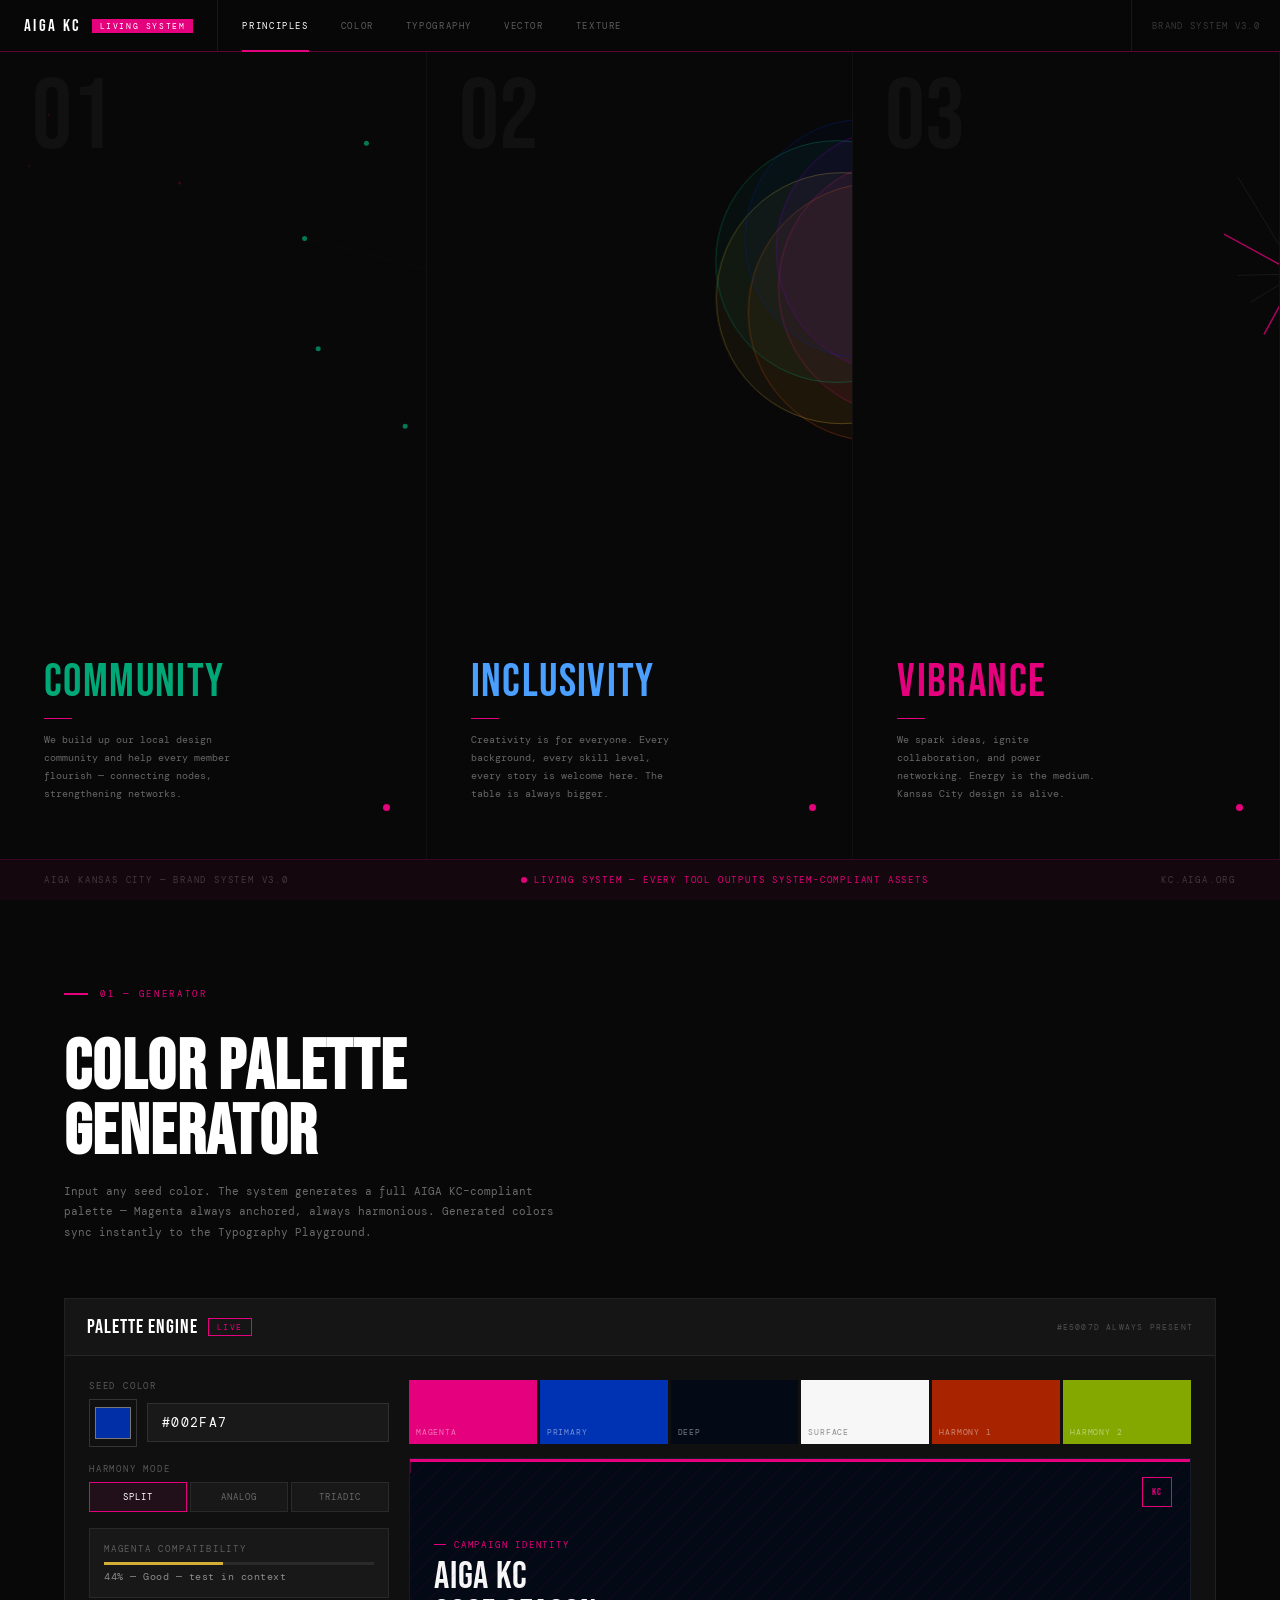
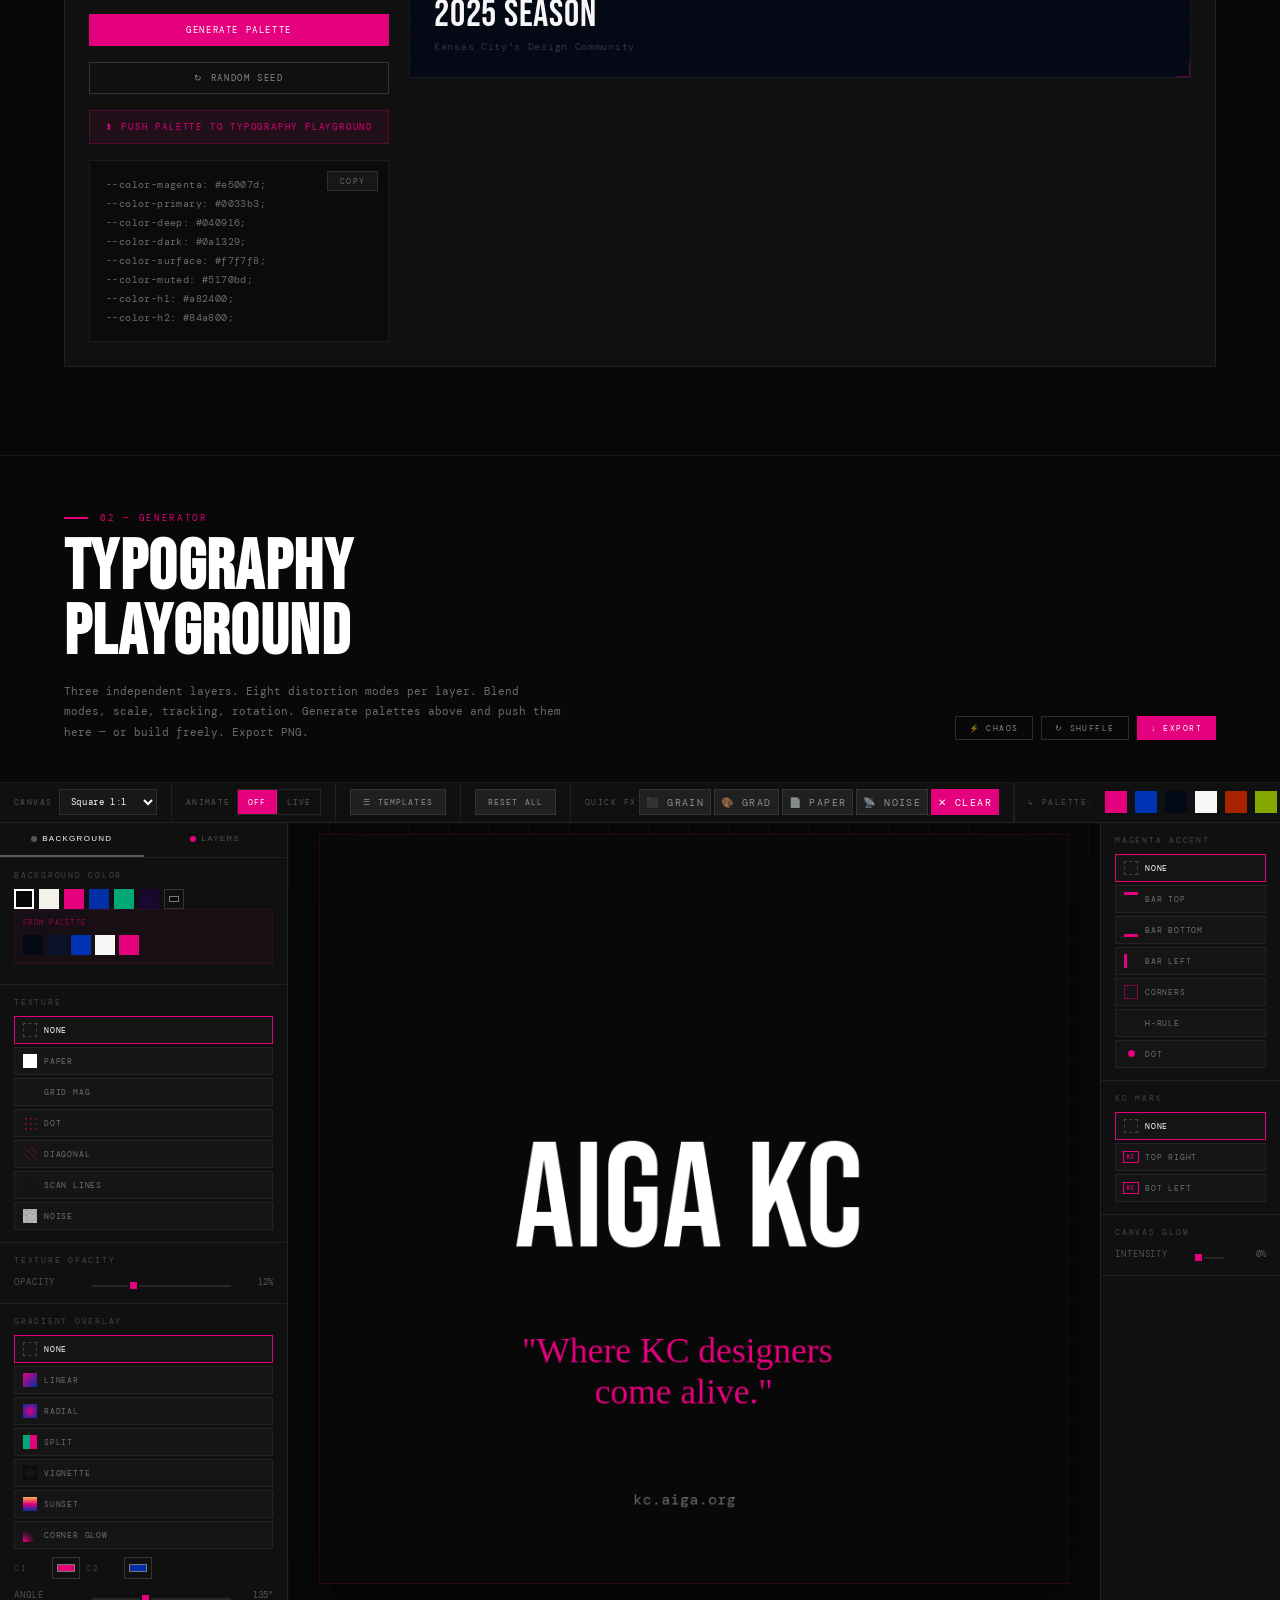
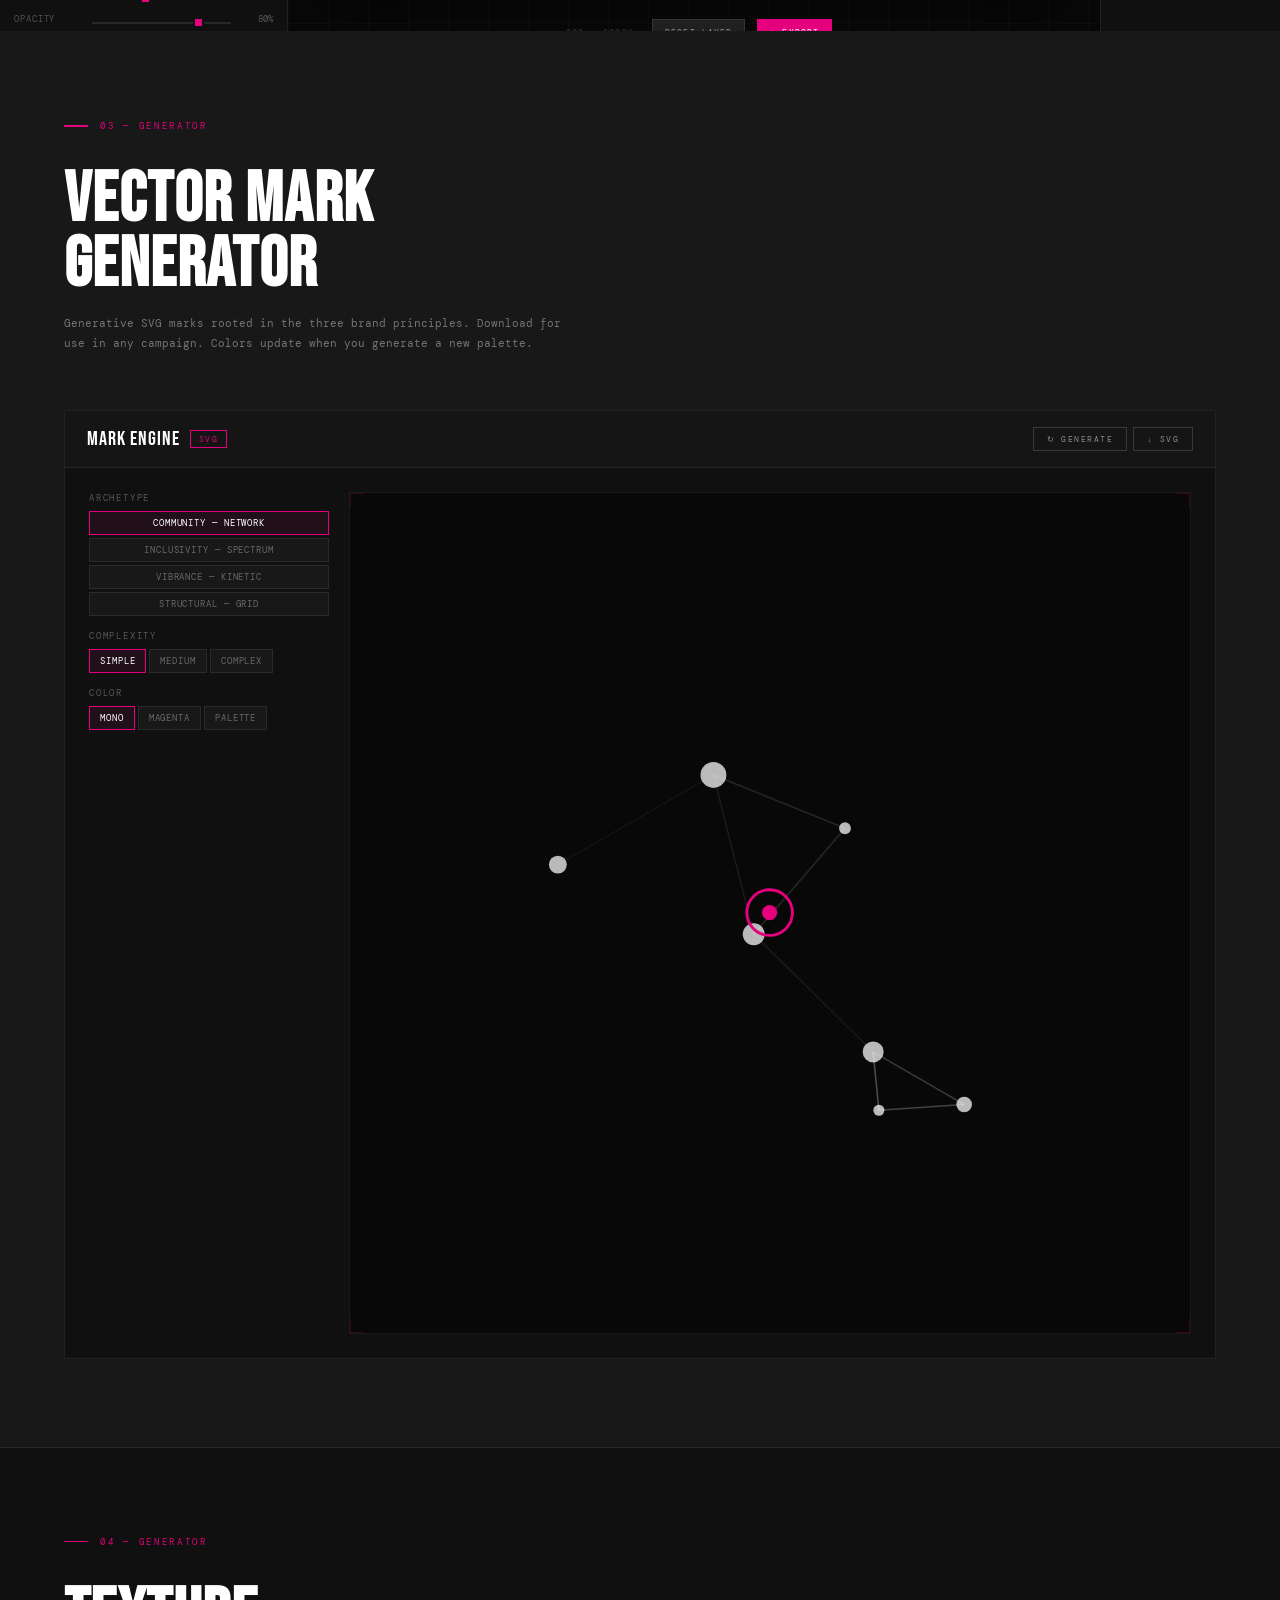
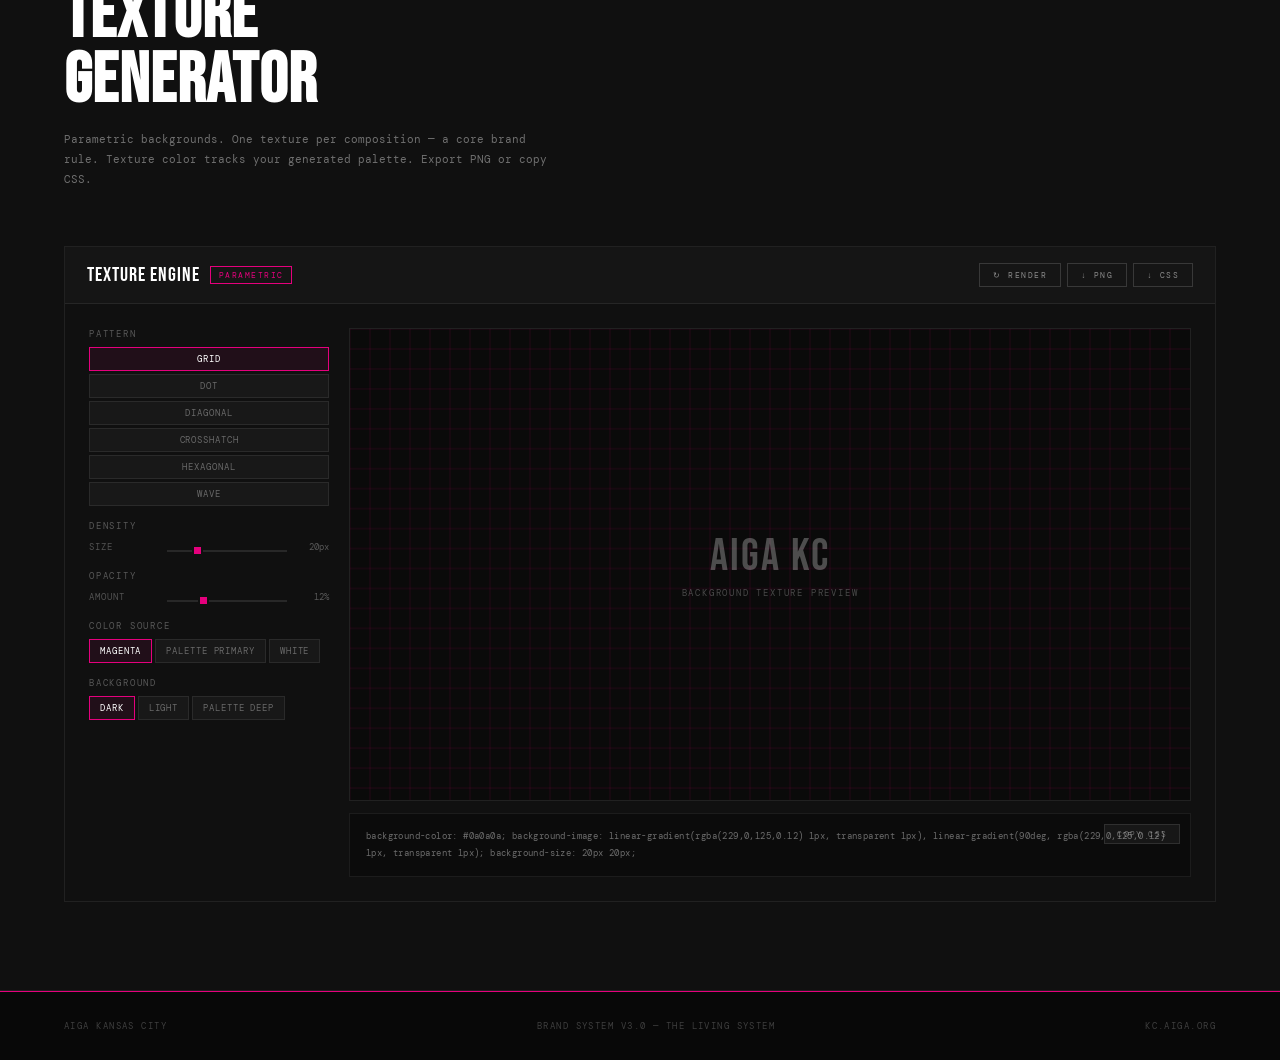
==== aigakc-brand-unified.html @ 0a93a460 "Initial commit" ====
<!DOCTYPE html>
<html lang="en">
<head>
<meta charset="UTF-8">
<meta name="viewport" content="width=device-width, initial-scale=1.0">
<title>AIGA KC — The Living Brand System</title>
<link rel="preconnect" href="https://fonts.googleapis.com">
<link href="https://fonts.googleapis.com/css2?family=Bebas+Neue&family=DM+Mono:ital,wght@0,300;0,400;0,500;1,300&family=Playfair+Display:ital,wght@0,700;0,900;1,700&display=swap" rel="stylesheet">
<style>
/* ════════════════════════════════════════
   TOKENS
════════════════════════════════════════ */
:root {
  --ink:    #080808;
  --ink2:   #101010;
  --ink3:   #181818;
  --ink4:   #202020;
  --ink5:   #2a2a2a;
  --paper:  #f4f1ea;
  --paper2: #ede9e0;
  --white:  #ffffff;
  --mag:    #e5007d;
  --mag-lo: rgba(229,0,125,0.15);
  --mag-hi: rgba(229,0,125,0.4);
  --border: rgba(255,255,255,0.07);
  --ease:   cubic-bezier(0.16,1,0.3,1);
  --nav-h:  52px;
  --panel-w: 288px;
}
*,*::before,*::after{margin:0;padding:0;box-sizing:border-box;}
html{scroll-behavior:smooth;font-size:13px;}
body{font-family:'DM Mono',monospace;background:var(--ink);color:var(--white);overflow-x:hidden;}
::selection{background:var(--mag);color:#fff;}
::-webkit-scrollbar{width:4px;height:4px;}
::-webkit-scrollbar-track{background:var(--ink);}
::-webkit-scrollbar-thumb{background:var(--ink5);}
::-webkit-scrollbar-thumb:hover{background:var(--mag);}

/* ════════════════════════════════════════
   NAV
════════════════════════════════════════ */
#nav{
  position:fixed;top:0;left:0;right:0;z-index:200;
  height:var(--nav-h);
  background:rgba(8,8,8,0.96);
  backdrop-filter:blur(16px);
  border-bottom:1.5px solid var(--mag-hi);
  display:flex;align-items:center;
}
.nav-logo{
  font-family:'Bebas Neue',sans-serif;
  font-size:17px;letter-spacing:0.14em;
  padding:0 24px;border-right:1px solid var(--border);
  height:100%;display:flex;align-items:center;gap:10px;white-space:nowrap;
}
.nav-logo .tag{
  background:var(--mag);color:#fff;
  font-family:'DM Mono',monospace;font-size:8px;
  letter-spacing:0.2em;padding:2px 8px;text-transform:uppercase;
}
.nav-links{display:flex;gap:0;list-style:none;padding:0 8px;}
.nav-links a{
  display:flex;align-items:center;height:var(--nav-h);
  padding:0 16px;
  color:rgba(255,255,255,0.35);
  text-decoration:none;font-size:9px;
  letter-spacing:0.18em;text-transform:uppercase;
  transition:color 0.15s;position:relative;
}
.nav-links a::after{
  content:'';position:absolute;bottom:0;left:16px;right:16px;height:1.5px;
  background:var(--mag);transform:scaleX(0);transition:transform 0.2s var(--ease);
}
.nav-links a:hover{color:rgba(255,255,255,0.7);}
.nav-links a.active{color:#fff;}
.nav-links a.active::after{transform:scaleX(1);}
.nav-spacer{flex:1;}
.nav-version{
  font-size:9px;letter-spacing:0.15em;text-transform:uppercase;
  color:rgba(255,255,255,0.2);padding:0 20px;
  border-left:1px solid var(--border);height:100%;display:flex;align-items:center;
}

/* ════════════════════════════════════════
   SHARED SECTION SHELL
════════════════════════════════════════ */
.section{
  padding:88px 64px;
  border-bottom:1.5px solid var(--border);
  position:relative;
}
.section.light{background:var(--paper);color:var(--ink);}
.eyebrow{
  display:flex;align-items:center;gap:12px;
  font-size:9px;letter-spacing:0.3em;text-transform:uppercase;
  color:var(--mag);margin-bottom:36px;
}
.eyebrow::before{content:'';display:block;width:24px;height:1.5px;background:var(--mag);}
.sec-title{
  font-family:'Bebas Neue',sans-serif;
  font-size:clamp(40px,5.5vw,72px);
  line-height:.93;letter-spacing:.02em;margin-bottom:14px;
}
.sec-lead{
  font-size:11px;line-height:1.85;
  color:rgba(255,255,255,0.4);
  max-width:500px;margin-bottom:56px;
}
.section.light .sec-lead{color:rgba(0,0,0,0.45);}

/* corner marks */
.cm{position:absolute;width:14px;height:14px;
    border-color:currentColor;border-style:solid;border-width:0;}
.cm.tl{top:0;left:0;border-top-width:1.5px;border-left-width:1.5px;}
.cm.tr{top:0;right:0;border-top-width:1.5px;border-right-width:1.5px;}
.cm.bl{bottom:0;left:0;border-bottom-width:1.5px;border-left-width:1.5px;}
.cm.br{bottom:0;right:0;border-bottom-width:1.5px;border-right-width:1.5px;}

/* ════════════════════════════════════════
   HERO
════════════════════════════════════════ */
#hero{
  margin-top:var(--nav-h);
  min-height:calc(100vh - var(--nav-h));
  display:grid;grid-template-columns:1fr 1fr 1fr;
  grid-template-rows:1fr auto;
  position:relative;overflow:hidden;
}
#hero-canvas{position:absolute;inset:0;pointer-events:none;z-index:0;}

.p-panel{
  position:relative;z-index:1;
  display:flex;flex-direction:column;justify-content:flex-end;
  padding:56px 44px;
  border-right:1px solid rgba(255,255,255,0.04);
  overflow:hidden;cursor:pointer;
  transition:background .4s;
}
.p-panel:last-child{border-right:none;}
.p-panel::before{
  content:'';position:absolute;inset:0;opacity:0;transition:opacity .5s;
}
.p-community::before{background:radial-gradient(circle at 50% 60%,rgba(0,168,120,.15),transparent 70%);}
.p-inclusivity::before{background:radial-gradient(circle at 50% 60%,rgba(0,47,167,.15),transparent 70%);}
.p-vibrance::before{background:radial-gradient(circle at 50% 60%,rgba(229,0,125,.2),transparent 70%);}
.p-panel:hover::before{opacity:1;}
.p-canvas{position:absolute;top:0;left:0;right:0;height:55%;pointer-events:none;}
.p-num{
  font-family:'Bebas Neue',sans-serif;font-size:100px;line-height:1;
  color:rgba(255,255,255,.04);position:absolute;top:16px;left:32px;
  pointer-events:none;transition:color .4s;
}
.p-panel:hover .p-num{color:rgba(255,255,255,.07);}
.p-word{font-family:'Bebas Neue',sans-serif;font-size:46px;line-height:1;letter-spacing:.03em;margin-bottom:12px;}
.p-line{width:28px;height:1.5px;background:var(--mag);margin-bottom:12px;transition:width .4s var(--ease);}
.p-panel:hover .p-line{width:56px;}
.p-desc{font-size:10px;line-height:1.8;color:rgba(255,255,255,.38);max-width:200px;transition:color .3s;}
.p-panel:hover .p-desc{color:rgba(255,255,255,.6);}
.p-dot{
  width:7px;height:7px;border-radius:50%;background:var(--mag);
  position:absolute;bottom:48px;right:36px;transition:transform .4s var(--ease);
}
.p-panel:hover .p-dot{transform:scale(2.5);}

.hero-bar{
  grid-column:1/-1;z-index:1;
  background:rgba(229,0,125,.06);
  border-top:1px solid rgba(229,0,125,.18);
  padding:14px 44px;
  display:flex;align-items:center;justify-content:space-between;
  font-size:9px;letter-spacing:.2em;text-transform:uppercase;
  color:rgba(255,255,255,.2);
}
.pulse-row{display:flex;align-items:center;gap:7px;color:var(--mag);}
.pulse-dot{width:6px;height:6px;border-radius:50%;background:var(--mag);animation:pulse 2s infinite;}
@keyframes pulse{0%,100%{opacity:1;transform:scale(1);}50%{opacity:.35;transform:scale(.55);}}

/* ════════════════════════════════════════
   GEN CARD SHELL
════════════════════════════════════════ */
.gen-card{
  background:var(--ink2);
  border:1.5px solid var(--border);
  position:relative;overflow:hidden;
}
.gen-card-head{
  display:flex;align-items:center;justify-content:space-between;
  padding:16px 22px;
  border-bottom:1px solid var(--border);
  background:rgba(255,255,255,.02);
}
.gen-card-title{
  font-family:'Bebas Neue',sans-serif;font-size:20px;letter-spacing:.05em;
  display:flex;align-items:center;gap:10px;
}
.gtag{
  font-family:'DM Mono',monospace;font-size:8px;
  letter-spacing:.18em;text-transform:uppercase;
  padding:3px 8px;border:1.5px solid var(--mag);color:var(--mag);
}
.gen-body{padding:24px;}

/* ════════════════════════════════════════
   SHARED FORM CONTROLS
════════════════════════════════════════ */
.ctrl-label{
  display:block;font-size:9px;letter-spacing:.2em;
  text-transform:uppercase;color:rgba(255,255,255,.3);
  margin-bottom:7px;
}
.section.light .ctrl-label{color:rgba(0,0,0,.4);}
.seg{display:flex;gap:3px;flex-wrap:wrap;}
.seg-btn{
  padding:5px 10px;
  background:rgba(255,255,255,.03);border:1px solid rgba(255,255,255,.08);
  color:rgba(255,255,255,.35);font-family:'DM Mono',monospace;
  font-size:9px;letter-spacing:.1em;text-transform:uppercase;
  cursor:pointer;transition:all .12s;
}
.seg-btn:hover{border-color:rgba(255,255,255,.2);color:#fff;}
.seg-btn.active{border-color:var(--mag);color:#fff;background:rgba(229,0,125,.08);}

.sl-row{display:flex;align-items:center;gap:8px;margin-bottom:7px;}
.sl-row:last-child{margin-bottom:0;}
.sl-label{font-size:9px;letter-spacing:.1em;color:rgba(255,255,255,.28);
  width:70px;flex-shrink:0;text-transform:uppercase;}
.sl-wrap{flex:1;}
input[type="range"]{
  -webkit-appearance:none;width:100%;height:2px;
  background:rgba(255,255,255,.1);outline:none;cursor:pointer;
}
input[type="range"]::-webkit-slider-thumb{
  -webkit-appearance:none;width:11px;height:11px;
  background:var(--mag);cursor:pointer;border:2px solid var(--ink2);
}
input[type="range"]:focus::-webkit-slider-thumb{background:#fff;}
.sl-val{font-size:9px;color:rgba(255,255,255,.3);width:34px;text-align:right;flex-shrink:0;}

.btn{
  display:inline-flex;align-items:center;justify-content:center;
  padding:9px 18px;font-family:'DM Mono',monospace;
  font-size:9px;letter-spacing:.18em;text-transform:uppercase;
  cursor:pointer;transition:all .15s;border:1.5px solid;
  white-space:nowrap;gap:6px;
}
.btn-primary{background:var(--mag);border-color:var(--mag);color:#fff;}
.btn-primary:hover{background:#c8006d;border-color:#c8006d;}
.btn-ghost{background:transparent;border-color:rgba(255,255,255,.15);color:rgba(255,255,255,.5);}
.btn-ghost:hover{border-color:#fff;color:#fff;}
.btn-sm{padding:6px 13px;font-size:8px;}

/* ════════════════════════════════════════
   PALETTE BRIDGE STRIP
════════════════════════════════════════ */
.palette-strip{
  display:flex;align-items:center;gap:6px;
  padding:7px 14px;
  background:rgba(255,255,255,.025);
  border:1px solid var(--border);
  border-radius:0;
}
.ps-label{font-size:8px;letter-spacing:.18em;text-transform:uppercase;
  color:rgba(255,255,255,.25);margin-right:4px;white-space:nowrap;}
.ps-swatch{
  width:22px;height:22px;cursor:pointer;flex-shrink:0;
  border:2px solid transparent;transition:border-color .12s,transform .12s;
  position:relative;
}
.ps-swatch:hover{border-color:rgba(255,255,255,.5);transform:scale(1.2);}
.ps-swatch.active{border-color:#fff;}
.ps-swatch[title]:hover::after{
  content:attr(title);
  position:absolute;bottom:calc(100% + 4px);left:50%;transform:translateX(-50%);
  background:var(--ink3);color:#fff;font-size:8px;letter-spacing:.1em;
  padding:3px 7px;white-space:nowrap;pointer-events:none;z-index:10;
}

/* ════════════════════════════════════════
   COLOR GENERATOR SECTION
════════════════════════════════════════ */
#color-section{background:var(--ink);}
.color-gen-grid{display:grid;grid-template-columns:300px 1fr;gap:20px;}
.color-controls{display:flex;flex-direction:column;gap:16px;}
.color-input-row{display:flex;gap:10px;align-items:center;}
#colorPicker{
  width:48px;height:48px;border:1px solid rgba(255,255,255,.15);
  background:transparent;cursor:pointer;padding:3px;flex-shrink:0;
}
#colorHex{
  flex:1;background:rgba(255,255,255,.04);
  border:1.5px solid rgba(255,255,255,.1);color:#fff;
  font-family:'DM Mono',monospace;font-size:13px;letter-spacing:.1em;
  padding:10px 14px;text-transform:uppercase;outline:none;transition:border-color .2s;
}
#colorHex:focus{border-color:var(--mag);}
.harm-row{display:flex;gap:3px;}
.harm-btn{
  flex:1;padding:8px 6px;
  background:rgba(255,255,255,.03);border:1px solid rgba(255,255,255,.08);
  color:rgba(255,255,255,.35);font-family:'DM Mono',monospace;
  font-size:9px;letter-spacing:.1em;text-transform:uppercase;
  cursor:pointer;transition:all .12s;
}
.harm-btn:hover,.harm-btn.active{border-color:var(--mag);color:#fff;background:rgba(229,0,125,.08);}

.compat-block{padding:14px;background:rgba(255,255,255,.03);border:1px solid var(--border);}
.compat-bar-track{height:3px;background:rgba(255,255,255,.08);position:relative;overflow:hidden;margin:7px 0 5px;}
.compat-bar-fill{height:100%;background:var(--mag);transition:width .5s var(--ease),background .3s;width:100%;}
.compat-score{font-size:10px;color:rgba(255,255,255,.5);letter-spacing:.05em;}

.palette-out{display:flex;flex-direction:column;gap:14px;}
.swatch-row{display:flex;gap:3px;height:64px;}
.p-swatch{
  flex:1;position:relative;cursor:pointer;
  transition:flex .25s var(--ease);overflow:hidden;
}
.p-swatch:hover{flex:1.8;}
.p-swatch-inner{
  position:absolute;inset:0;display:flex;
  flex-direction:column;justify-content:flex-end;padding:7px;
}
.p-swatch-hex{font-size:8px;letter-spacing:.08em;text-transform:uppercase;
  opacity:0;transition:opacity .15s;font-weight:500;}
.p-swatch:hover .p-swatch-hex{opacity:1;}
.p-swatch-name{font-size:8px;letter-spacing:.1em;text-transform:uppercase;opacity:.45;}

.preview-card{
  border:1.5px solid rgba(255,255,255,.08);
  overflow:hidden;position:relative;
  min-height:220px;display:flex;flex-direction:column;
  justify-content:flex-end;padding:24px;
  transition:background .35s;
}
.preview-card .cm{color:rgba(229,0,125,.4);}
.pc-bar{position:absolute;top:0;left:0;right:0;height:3px;}
.pc-kc{
  position:absolute;top:18px;right:18px;
  width:30px;height:30px;display:flex;align-items:center;justify-content:center;
  border:1.5px solid var(--mag);
  font-family:'Bebas Neue',sans-serif;font-size:10px;
  letter-spacing:.1em;color:var(--mag);
}
.pc-tag{font-size:9px;letter-spacing:.2em;text-transform:uppercase;margin-bottom:7px;
  display:flex;align-items:center;gap:8px;color:var(--mag);}
.pc-tag::before{content:'';display:block;width:12px;height:1px;background:currentColor;}
.pc-headline{font-family:'Bebas Neue',sans-serif;font-size:38px;line-height:1;
  letter-spacing:.02em;margin-bottom:6px;}
.pc-sub{font-size:10px;opacity:.45;letter-spacing:.07em;}

.css-box{
  background:rgba(0,0,0,.3);border:1px solid var(--border);
  padding:14px 16px;font-size:10px;line-height:1.9;
  color:rgba(255,255,255,.4);font-family:'DM Mono',monospace;
  letter-spacing:.04em;position:relative;
}
.copy-btn{
  position:absolute;top:10px;right:10px;
  padding:4px 12px;background:rgba(255,255,255,.05);
  border:1px solid rgba(255,255,255,.1);color:rgba(255,255,255,.35);
  font-family:'DM Mono',monospace;font-size:8px;letter-spacing:.15em;
  text-transform:uppercase;cursor:pointer;transition:all .15s;
}
.copy-btn:hover{border-color:var(--mag);color:#fff;}
.copy-btn.ok{border-color:#00a878;color:#00a878;}

.push-palette-btn{
  width:100%;padding:10px;text-align:center;
  background:rgba(229,0,125,.08);
  border:1.5px solid rgba(229,0,125,.25);
  color:var(--mag);font-family:'DM Mono',monospace;
  font-size:9px;letter-spacing:.2em;text-transform:uppercase;
  cursor:pointer;transition:all .2s;
}
.push-palette-btn:hover{background:rgba(229,0,125,.15);border-color:var(--mag);}

/* ════════════════════════════════════════
   TYPE PLAYGROUND SECTION
════════════════════════════════════════ */
#type-section{
  padding:0;border-bottom:1.5px solid var(--border);
}
.type-section-header{
  padding:56px 64px 40px;
  border-bottom:1px solid var(--border);
  display:flex;align-items:flex-end;justify-content:space-between;
}
.type-section-header-left{}
.type-section-actions{display:flex;gap:8px;padding-bottom:2px;}

/* The playground tool itself */
#type-tool{
  display:grid;grid-template-columns:var(--panel-w) 1fr 180px;
  height:calc(100vh - var(--nav-h));
  position:sticky;top:var(--nav-h);
  background:var(--ink);
}

/* Tool topbar */
#type-tb{
  grid-column:1/-1;grid-row:1;
  height:40px;
  background:var(--ink2);
  border-bottom:1px solid var(--border);
  display:flex;align-items:center;gap:0;
  overflow:hidden;flex-shrink:0;
}
/* redefine grid with topbar */
#type-tool{
  display:grid;
  grid-template-columns:var(--panel-w) 1fr 180px;
  grid-template-rows:40px 1fr;
  height:calc(100vh - var(--nav-h));
  position:sticky;top:var(--nav-h);
  background:var(--ink);
}
#type-tb{grid-column:1/-1;grid-row:1;}
#type-panel{
  grid-column:1;grid-row:2;
  background:var(--ink2);
  border-right:1px solid var(--border);
  overflow-y:auto;overflow-x:hidden;
  display:flex;flex-direction:column;
}
#type-canvas-area{
  grid-column:2;grid-row:2;
  display:flex;flex-direction:column;
  align-items:center;justify-content:center;
  background:var(--ink);position:relative;overflow:hidden;
}
#type-canvas-area::before{
  content:'';position:absolute;inset:0;
  background-image:
    linear-gradient(rgba(255,255,255,.02) 1px,transparent 1px),
    linear-gradient(90deg,rgba(255,255,255,.02) 1px,transparent 1px);
  background-size:40px 40px;pointer-events:none;
}
#type-rpanel{
  grid-column:3;grid-row:2;
  background:var(--ink2);
  border-left:1px solid var(--border);
  overflow-y:auto;
}

/* Palette sync strip inside type tool */
#palette-sync-strip{
  grid-column:1/-1;
  /* inside the topbar */
  display:none;
  align-items:center;
  padding:0 12px;gap:8px;
  border-left:1px solid var(--border);
  height:100%;flex:1;overflow-x:auto;
}
#palette-sync-strip.visible{display:flex;}

/* tb elements */
.tb-sep{width:1px;height:100%;background:var(--border);flex-shrink:0;}
.tb-item{
  display:flex;align-items:center;gap:6px;
  padding:0 14px;height:100%;
  border-right:1px solid var(--border);
  flex-shrink:0;
}
.tb-label{font-size:8px;letter-spacing:.18em;text-transform:uppercase;color:rgba(255,255,255,.28);white-space:nowrap;}
.tb-select{
  background:var(--ink3);border:1px solid rgba(255,255,255,.1);color:#fff;
  font-family:'DM Mono',monospace;font-size:9px;letter-spacing:.07em;
  padding:4px 7px;cursor:pointer;outline:none;height:26px;
}
.tb-select:focus{border-color:var(--mag);}
.tb-btn{
  height:26px;padding:0 12px;
  background:var(--ink4);border:1px solid rgba(255,255,255,.09);
  color:rgba(255,255,255,.5);font-family:'DM Mono',monospace;
  font-size:8px;letter-spacing:.14em;text-transform:uppercase;
  cursor:pointer;transition:all .12s;white-space:nowrap;
}
.tb-btn:hover{border-color:var(--mag);color:#fff;}
.tb-btn.mag{background:var(--mag);border-color:var(--mag);color:#fff;}
.tb-btn.mag:hover{background:#c8006d;}
.tb-toggle{display:flex;height:26px;border:1px solid rgba(255,255,255,.09);overflow:hidden;}
.tb-toggle button{
  padding:0 10px;background:transparent;border:none;
  color:rgba(255,255,255,.3);font-family:'DM Mono',monospace;
  font-size:8px;letter-spacing:.12em;text-transform:uppercase;
  cursor:pointer;transition:all .12s;
  border-right:1px solid rgba(255,255,255,.07);
}
.tb-toggle button:last-child{border-right:none;}
.tb-toggle button.active{background:var(--mag);color:#fff;}
.tb-toggle button:hover:not(.active){color:#fff;background:rgba(255,255,255,.05);}
.tb-spacer{flex:1;}

/* ── Panel mode tabs (BG / Layers) ── */
#panel-mode-tabs{
  display:flex;flex-shrink:0;border-bottom:1px solid var(--border);
}
.panel-mode-tab{
  flex:1;height:34px;display:flex;align-items:center;justify-content:center;gap:5px;
  font-size:8px;letter-spacing:.16em;text-transform:uppercase;
  cursor:pointer;background:transparent;border:none;color:rgba(255,255,255,.28);
  border-bottom:2px solid transparent;transition:all .12s;
}
.panel-mode-tab:hover{color:rgba(255,255,255,.6);}
.panel-mode-tab.active{color:#fff;border-bottom-color:rgba(255,255,255,.3);}
.panel-mode-tab.active.mode-layers{border-bottom-color:var(--mag);}
.l-dot{width:6px;height:6px;border-radius:50%;flex-shrink:0;}

/* ── Layer stack ── */
#layer-stack{
  flex-shrink:0;border-bottom:1px solid var(--border);
  background:rgba(0,0,0,.18);
}
.layer-row{
  display:flex;align-items:center;gap:0;
  height:44px;border-bottom:1px solid rgba(255,255,255,.04);
  cursor:pointer;transition:background .1s;position:relative;
}
.layer-row:last-child{border-bottom:none;}
.layer-row:hover{background:rgba(255,255,255,.03);}
.layer-row.active-layer{background:rgba(255,255,255,.055);}
.layer-row.active-layer::before{
  content:'';position:absolute;left:0;top:0;bottom:0;width:2px;
}
.layer-row[data-lid="l1"].active-layer::before{background:#e5007d;}
.layer-row[data-lid="l2"].active-layer::before{background:#4a9fff;}
.layer-row[data-lid="l3"].active-layer::before{background:#00c896;}

/* Eye toggle — dedicated click zone */
.layer-eye{
  width:36px;height:100%;display:flex;align-items:center;justify-content:center;
  flex-shrink:0;cursor:pointer;font-size:13px;
  transition:opacity .12s;z-index:2;
}
.layer-eye:hover{background:rgba(255,255,255,.05);}
.layer-row.layer-hidden .layer-eye{opacity:.28;}
.layer-row.layer-hidden .layer-body{opacity:.3;}

/* Layer body — click to edit */
.layer-body{
  flex:1;min-width:0;padding:0 6px 0 2px;
  display:flex;flex-direction:column;gap:2px;pointer-events:none;
}
.layer-body-top{
  display:flex;align-items:center;gap:6px;
}
.layer-name-badge{
  font-size:7px;letter-spacing:.18em;text-transform:uppercase;
  color:rgba(255,255,255,.32);flex-shrink:0;
}
.layer-text-preview{
  font-size:9px;color:rgba(255,255,255,.6);
  white-space:nowrap;overflow:hidden;text-overflow:ellipsis;
  max-width:100%;
}
.layer-body-meta{
  display:flex;align-items:center;gap:6px;
}
.layer-font-badge{
  font-size:7px;letter-spacing:.1em;text-transform:uppercase;
  color:rgba(255,255,255,.2);
}
.layer-op-bar{
  height:2px;flex:1;background:rgba(255,255,255,.06);
  position:relative;overflow:hidden;
}
.layer-op-bar-fill{
  position:absolute;left:0;top:0;bottom:0;
  background:var(--mag);opacity:.6;transition:width .15s;
}

/* Solo button */
.layer-solo{
  width:28px;height:100%;display:flex;align-items:center;justify-content:center;
  flex-shrink:0;cursor:pointer;font-size:9px;
  color:rgba(255,255,255,.15);transition:all .1s;letter-spacing:.06em;
}
.layer-solo:hover{color:rgba(255,255,255,.7);background:rgba(255,255,255,.04);}
.layer-solo.soloed{color:var(--mag);}

/* Add/clear strip */
#layer-stack-footer{
  display:flex;align-items:center;justify-content:space-between;
  padding:5px 8px;border-top:1px solid rgba(255,255,255,.04);
}
.lsf-btn{
  font-size:7px;letter-spacing:.15em;text-transform:uppercase;
  background:none;border:none;color:rgba(255,255,255,.25);
  cursor:pointer;padding:3px 6px;font-family:'DM Mono',monospace;
  transition:color .12s;
}
.lsf-btn:hover{color:rgba(255,255,255,.7);}
.lsf-btn.mag:hover{color:var(--mag);}
.lsf-count{
  font-size:7px;letter-spacing:.12em;text-transform:uppercase;
  color:rgba(255,255,255,.15);
}

/* Old layer-tab kept for compat */
#layer-tabs{display:none;}
.layer-tab{display:none;}

#panel-body{flex:1;overflow-y:auto;overflow-x:hidden;}
.tab-pane{display:none;}
.tab-pane.active{display:block;}

/* Control groups */
.cg{padding:12px 14px;border-bottom:1px solid var(--border);}
.cg-title{
  font-size:8px;letter-spacing:.22em;text-transform:uppercase;
  color:rgba(255,255,255,.22);margin-bottom:9px;
  display:flex;align-items:center;justify-content:space-between;
}
.cg-mini-btn{
  font-size:8px;letter-spacing:.1em;text-transform:uppercase;
  background:none;border:none;color:var(--mag);cursor:pointer;
  font-family:'DM Mono',monospace;padding:0;
}
.cg-mini-btn:hover{color:#fff;}
textarea.ti{
  width:100%;padding:8px 9px;background:rgba(255,255,255,.04);
  border:1px solid rgba(255,255,255,.08);color:#fff;
  font-family:'DM Mono',monospace;font-size:10px;letter-spacing:.04em;
  resize:vertical;min-height:44px;max-height:88px;outline:none;
  transition:border-color .15s;
}
textarea.ti:focus{border-color:var(--mag);}
.chips{display:flex;flex-wrap:wrap;gap:3px;margin-top:7px;}
.chip{
  padding:3px 7px;background:rgba(255,255,255,.03);
  border:1px solid rgba(255,255,255,.07);color:rgba(255,255,255,.4);
  font-family:'DM Mono',monospace;font-size:8px;letter-spacing:.09em;
  cursor:pointer;transition:all .1s;text-transform:uppercase;
}
.chip:hover{border-color:var(--mag);color:#fff;}

.color-row{display:flex;gap:5px;flex-wrap:wrap;align-items:center;}
.cdot{
  width:20px;height:20px;cursor:pointer;
  border:2px solid transparent;transition:border-color .12s;flex-shrink:0;
}
.cdot.active{border-color:#fff;}
.cdot:hover{border-color:rgba(255,255,255,.5);}
.cust-color{
  width:20px;height:20px;cursor:pointer;
  border:1px solid rgba(255,255,255,.15);background:transparent;padding:2px;
}

/* Palette color row in layers */
.palette-colors{
  display:flex;gap:4px;flex-wrap:wrap;margin-bottom:8px;
  padding:8px;
  background:rgba(229,0,125,.04);
  border:1px solid rgba(229,0,125,.12);
}
.palette-colors .ps-label{
  width:100%;font-size:7px;letter-spacing:.18em;text-transform:uppercase;
  color:rgba(229,0,125,.6);margin-bottom:4px;
}

.dist-grid{display:grid;grid-template-columns:1fr 1fr;gap:2px;}
.dist-btn{
  padding:8px 5px;text-align:center;
  background:rgba(255,255,255,.02);border:1px solid rgba(255,255,255,.07);
  color:rgba(255,255,255,.32);font-family:'DM Mono',monospace;
  font-size:7px;letter-spacing:.07em;text-transform:uppercase;
  cursor:pointer;transition:all .1s;line-height:1.5;
}
.dist-btn .di{display:block;font-size:14px;margin-bottom:2px;opacity:.55;}
.dist-btn:hover{border-color:rgba(255,255,255,.2);color:#fff;}
.dist-btn.active{border-color:var(--mag);color:#fff;background:rgba(229,0,125,.08);}
.dist-btn.active .di{opacity:1;}

.blend-seg{display:flex;gap:2px;flex-wrap:wrap;}
.bg-opts-col{display:flex;flex-direction:column;gap:3px;}
.bg-opt{
  display:flex;align-items:center;gap:7px;padding:6px 8px;
  background:rgba(255,255,255,.02);border:1px solid rgba(255,255,255,.06);
  color:rgba(255,255,255,.38);font-size:8px;letter-spacing:.1em;
  text-transform:uppercase;cursor:pointer;transition:all .1s;
}
.bg-opt:hover,.bg-opt.active{border-color:var(--mag);color:#fff;}
.bg-opt .sw{width:14px;height:14px;flex-shrink:0;}

.icon-btn{
  width:24px;height:24px;background:rgba(255,255,255,.04);
  border:1px solid rgba(255,255,255,.08);color:rgba(255,255,255,.38);
  cursor:pointer;font-size:11px;display:flex;align-items:center;justify-content:center;
  transition:all .1s;flex-shrink:0;
}
.icon-btn:hover{border-color:var(--mag);color:#fff;}
.icon-btn.active{background:rgba(229,0,125,.12);border-color:var(--mag);color:var(--mag);}

/* Canvas stage */
#stage{position:relative;z-index:1;box-shadow:0 0 0 1px rgba(229,0,125,.18),0 20px 60px rgba(0,0,0,.6);}
#typeCanvas{display:block;}
#canvas-info-bar{
  position:relative;z-index:1;
  display:flex;align-items:center;gap:8px;margin-top:10px;
}
.c-info{font-size:8px;letter-spacing:.15em;text-transform:uppercase;color:rgba(255,255,255,.18);padding:0 10px;}

/* ════════════════════════════════════════
   TEMPLATE DRAWER
════════════════════════════════════════ */
#tpl-drawer{
  position:absolute;
  top:40px; /* sits flush under the toolbar */
  left:var(--panel-w);
  right:180px;
  z-index:50;
  background:var(--ink2);
  border-bottom:1.5px solid var(--mag-hi);
  border-left:1px solid var(--border);
  border-right:1px solid var(--border);
  transform:translateY(-100%) translateY(-40px);
  opacity:0;
  pointer-events:none;
  transition:transform .32s var(--ease), opacity .22s ease;
  overflow:hidden;
}
#tpl-drawer.open{
  transform:translateY(0);
  opacity:1;
  pointer-events:all;
}
.tpl-drawer-inner{
  padding:16px 20px 20px;
}
.tpl-drawer-header{
  display:flex;align-items:center;justify-content:space-between;
  margin-bottom:16px;
}
.tpl-drawer-title{
  font-size:9px;letter-spacing:.22em;text-transform:uppercase;
  color:rgba(255,255,255,.35);
  display:flex;align-items:center;gap:10px;
}
.tpl-drawer-title::before{
  content:'';display:block;width:16px;height:1.5px;background:var(--mag);
}
.tpl-close{
  background:none;border:none;color:rgba(255,255,255,.3);
  font-size:14px;cursor:pointer;padding:2px 6px;
  transition:color .15s;font-family:'DM Mono',monospace;
}
.tpl-close:hover{color:var(--mag);}
.tpl-grid{
  display:grid;
  grid-template-columns:repeat(auto-fill,minmax(148px,1fr));
  gap:8px;
}
.tpl-card{
  cursor:pointer;
  border:1.5px solid rgba(255,255,255,.07);
  overflow:hidden;
  transition:border-color .15s, transform .15s var(--ease);
  position:relative;
}
.tpl-card:hover{
  border-color:var(--mag);
  transform:translateY(-2px);
}
.tpl-card.active-tpl{
  border-color:var(--mag);
  box-shadow:0 0 0 1px var(--mag);
}
/* The mini canvas preview */
.tpl-preview{
  height:90px;
  position:relative;overflow:hidden;
  display:flex;flex-direction:column;justify-content:flex-end;
  padding:10px 10px 8px;
  pointer-events:none;
}
.tpl-preview .tp-bar{
  position:absolute;top:0;left:0;right:0;height:2.5px;background:var(--mag);
}
.tpl-preview .tp-corner{
  position:absolute;width:8px;height:8px;
  border-color:rgba(229,0,125,.5);border-style:solid;border-width:0;
}
.tpl-preview .tp-corner.tl{top:5px;left:5px;border-top-width:1px;border-left-width:1px;}
.tpl-preview .tp-corner.br{bottom:5px;right:5px;border-bottom-width:1px;border-right-width:1px;}
.tpl-preview .tp-ey{
  font-size:6px;letter-spacing:.18em;text-transform:uppercase;
  margin-bottom:3px;display:flex;align-items:center;gap:4px;
}
.tpl-preview .tp-ey::before{content:'';display:block;width:8px;height:1px;background:currentColor;}
.tpl-preview .tp-h1{
  font-family:'Bebas Neue',sans-serif;line-height:.95;letter-spacing:.02em;
}
.tpl-preview .tp-h2{
  font-family:'Playfair Display',serif;font-style:italic;line-height:1.1;
}
.tpl-preview .tp-sub{
  font-family:'DM Mono',monospace;letter-spacing:.07em;text-transform:uppercase;
}
.tpl-meta{
  padding:7px 9px 8px;
  border-top:1px solid rgba(255,255,255,.06);
  background:rgba(255,255,255,.02);
}
.tpl-name{
  font-size:8px;letter-spacing:.12em;text-transform:uppercase;
  color:rgba(255,255,255,.7);display:block;margin-bottom:2px;
}
.tpl-desc{
  font-size:7px;letter-spacing:.06em;color:rgba(255,255,255,.28);
}
.tpl-cat{
  display:inline-block;margin-top:4px;
  font-size:6px;letter-spacing:.15em;text-transform:uppercase;
  padding:2px 6px;border:1px solid rgba(229,0,125,.3);color:var(--mag);
}

/* ════════════════════════════════════════
   VECTOR + TEXTURE SECTIONS
════════════════════════════════════════ */
#vector-section{background:var(--ink3);}
#texture-section{background:var(--ink2);}
.two-gen-grid{display:grid;grid-template-columns:240px 1fr;gap:20px;align-items:start;}
.vector-stage{
  aspect-ratio:1;background:var(--ink);
  border:1.5px solid var(--border);
  display:flex;align-items:center;justify-content:center;
  position:relative;overflow:hidden;
}
#vectorSvg{width:68%;height:68%;}
.texture-stage{
  aspect-ratio:16/9;border:1.5px solid var(--border);
  position:relative;overflow:hidden;
  display:flex;align-items:center;justify-content:center;
}
#textureCanvas{position:absolute;inset:0;width:100%;height:100%;}
.tex-overlay{
  position:relative;z-index:1;text-align:center;pointer-events:none;
}
.tex-overlay .big{font-family:'Bebas Neue',sans-serif;font-size:clamp(28px,3.5vw,48px);
  letter-spacing:.05em;opacity:.55;}
.tex-overlay .sm{font-size:9px;letter-spacing:.2em;text-transform:uppercase;opacity:.25;margin-top:4px;}

/* ════════════════════════════════════════
   OKLCH SHADE PANEL
════════════════════════════════════════ */
#oklch-panel{
  display:none;
  border:1px solid rgba(229,0,125,.22);
  background:rgba(0,0,0,.3);
  margin-top:8px;
  animation:shadeIn .2s var(--ease) both;
}
@keyframes shadeIn{from{opacity:0;transform:translateY(-6px);}to{opacity:1;transform:none;}}

.oklch-head{
  display:flex;align-items:center;justify-content:space-between;
  padding:10px 14px 8px;border-bottom:1px solid rgba(255,255,255,.06);
}
.oklch-title{
  font-size:8px;letter-spacing:.2em;text-transform:uppercase;
  color:rgba(255,255,255,.3);display:flex;align-items:center;gap:10px;
}
.oklch-source-chip{
  display:inline-flex;align-items:center;gap:6px;
  padding:3px 8px 3px 6px;
  border:1px solid rgba(255,255,255,.1);
  font-size:9px;letter-spacing:.06em;
}
.oklch-source-dot{width:10px;height:10px;border-radius:50%;flex-shrink:0;}
.oklch-actions{display:flex;gap:5px;}
.oklch-x{
  background:none;border:none;color:rgba(255,255,255,.2);
  font-family:'DM Mono',monospace;font-size:11px;cursor:pointer;
  padding:2px 6px;transition:color .12s;
}
.oklch-x:hover{color:#fff;}

/* Shade strip */
.oklch-shades{
  display:flex;height:72px;
  overflow:hidden;
}
.oklch-shade{
  flex:1;position:relative;cursor:pointer;
  transition:flex .2s var(--ease);
}
.oklch-shade:hover{flex:2.2;}
.oklch-shade-inner{
  position:absolute;inset:0;
  display:flex;flex-direction:column;justify-content:flex-end;
  padding:5px 5px 4px;opacity:0;transition:opacity .12s;
  gap:1px;pointer-events:none;
}
.oklch-shade:hover .oklch-shade-inner{opacity:1;}
.oklch-shade-step{
  font-size:7px;letter-spacing:.1em;text-transform:uppercase;
  font-family:'DM Mono',monospace;
}
.oklch-shade-hex{
  font-size:8px;letter-spacing:.04em;font-family:'DM Mono',monospace;
}
.oklch-shade-val{
  font-size:6.5px;letter-spacing:.04em;font-family:'DM Mono',monospace;opacity:.7;
  white-space:nowrap;overflow:hidden;text-overflow:ellipsis;
}

/* Detail row */
.oklch-detail{
  display:flex;gap:0;border-top:1px solid rgba(255,255,255,.05);
  flex-wrap:wrap;
}
.oklch-stat{
  flex:1;min-width:80px;padding:9px 12px;border-right:1px solid rgba(255,255,255,.05);
  display:flex;flex-direction:column;gap:3px;
}
.oklch-stat:last-child{border-right:none;}
.oklch-stat-val{
  font-family:'Bebas Neue',sans-serif;font-size:17px;letter-spacing:.04em;color:#fff;
  line-height:1;
}
.oklch-stat-key{
  font-size:7px;letter-spacing:.16em;text-transform:uppercase;
  color:rgba(255,255,255,.25);
}

/* Copy row */
.oklch-copy-row{
  display:flex;gap:4px;padding:8px 12px;border-top:1px solid rgba(255,255,255,.05);
  flex-wrap:wrap;
}
.oklch-copy-btn{
  font-family:'DM Mono',monospace;font-size:7px;letter-spacing:.14em;text-transform:uppercase;
  padding:4px 10px;background:rgba(255,255,255,.04);border:1px solid rgba(255,255,255,.08);
  color:rgba(255,255,255,.4);cursor:pointer;transition:all .1s;
}
.oklch-copy-btn:hover{border-color:var(--mag);color:#fff;}
.oklch-copy-btn.copied{border-color:#00a878;color:#00a878;}

/* ════════════════════════════════════════
   FOOTER
════════════════════════════════════════ */
footer{
  padding:28px 64px;border-top:1.5px solid var(--mag);
  display:flex;justify-content:space-between;align-items:center;
  font-size:9px;letter-spacing:.16em;text-transform:uppercase;
  color:rgba(255,255,255,.22);
}

/* ════════════════════════════════════════
   TOAST + REVEAL
════════════════════════════════════════ */
#toast{
  position:fixed;bottom:24px;left:50%;transform:translateX(-50%) translateY(10px);
  background:var(--mag);color:#fff;padding:7px 18px;
  font-size:8px;letter-spacing:.18em;text-transform:uppercase;
  opacity:0;transition:all .22s var(--ease);pointer-events:none;z-index:999;
}
#toast.show{opacity:1;transform:translateX(-50%) translateY(0);}
.reveal{opacity:0;transform:translateY(18px);
  transition:opacity .6s ease,transform .6s var(--ease);}
.reveal.in{opacity:1;transform:none;}

@media(max-width:900px){
  .color-gen-grid,.two-gen-grid{grid-template-columns:1fr;}
  #type-tool{grid-template-columns:1fr;grid-template-rows:40px auto 1fr;height:auto;position:relative;}
  #type-panel{max-height:320px;}
  #type-rpanel{display:none;}
  .section{padding:56px 24px;}
  #nav .nav-links{display:none;}
  footer{flex-direction:column;gap:10px;text-align:center;}
  .type-section-header{padding:40px 24px 28px;flex-direction:column;gap:14px;align-items:flex-start;}
}
</style>
</head>
<body>
<div id="toast"></div>

<!-- ══════════════════════════════════════
  NAV
══════════════════════════════════════ -->
<nav id="nav">
  <div class="nav-logo">AIGA KC <span class="tag">Living System</span></div>
  <ul class="nav-links">
    <li><a href="#hero" class="active">Principles</a></li>
    <li><a href="#color-section">Color</a></li>
    <li><a href="#type-section">Typography</a></li>
    <li><a href="#vector-section">Vector</a></li>
    <li><a href="#texture-section">Texture</a></li>
  </ul>
  <div class="nav-spacer"></div>
  <div class="nav-version">Brand System v3.0</div>
</nav>

<!-- ══════════════════════════════════════
  HERO — PRINCIPLES
══════════════════════════════════════ -->
<section id="hero" style="margin-top:var(--nav-h);">
  <canvas id="hero-canvas"></canvas>

  <div class="p-panel p-community" onclick="toast('Community — We build up our local design community and help every member flourish.')">
    <span class="p-num">01</span>
    <canvas class="p-canvas" id="pc-community"></canvas>
    <div class="p-word" style="color:#00a878;">Community</div>
    <div class="p-line"></div>
    <p class="p-desc">We build up our local design community and help every member flourish — connecting nodes, strengthening networks.</p>
    <div class="p-dot"></div>
  </div>

  <div class="p-panel p-inclusivity" onclick="toast('Inclusivity — Creativity is for everyone. Every background, every skill level is welcome here.')">
    <span class="p-num">02</span>
    <canvas class="p-canvas" id="pc-inclusivity"></canvas>
    <div class="p-word" style="color:#4a9fff;">Inclusivity</div>
    <div class="p-line"></div>
    <p class="p-desc">Creativity is for everyone. Every background, every skill level, every story is welcome here. The table is always bigger.</p>
    <div class="p-dot"></div>
  </div>

  <div class="p-panel p-vibrance" onclick="toast('Vibrance — We spark ideas, ignite collaboration, and power networking in KC.')">
    <span class="p-num">03</span>
    <canvas class="p-canvas" id="pc-vibrance"></canvas>
    <div class="p-word" style="color:#e5007d;">Vibrance</div>
    <div class="p-line"></div>
    <p class="p-desc">We spark ideas, ignite collaboration, and power networking. Energy is the medium. Kansas City design is alive.</p>
    <div class="p-dot"></div>
  </div>

  <div class="hero-bar">
    <span>AIGA Kansas City — Brand System v3.0</span>
    <div class="pulse-row"><div class="pulse-dot"></div><span>Living System — every tool outputs system-compliant assets</span></div>
    <span>kc.aiga.org</span>
  </div>
</section>

<!-- ══════════════════════════════════════
  COLOR GENERATOR
══════════════════════════════════════ -->
<div class="section" id="color-section">
  <div class="eyebrow"><span>01 — Generator</span></div>
  <h2 class="sec-title">Color Palette<br>Generator</h2>
  <p class="sec-lead">Input any seed color. The system generates a full AIGA KC–compliant palette — Magenta always anchored, always harmonious. Generated colors sync instantly to the Typography Playground.</p>

  <div class="gen-card reveal">
    <div class="gen-card-head">
      <div class="gen-card-title">Palette Engine <span class="gtag">Live</span></div>
      <span style="font-size:8px;letter-spacing:.15em;text-transform:uppercase;color:rgba(255,255,255,.25);">#E5007D always present</span>
    </div>
    <div class="gen-body">
      <div class="color-gen-grid">

        <div class="color-controls">
          <div>
            <label class="ctrl-label">Seed Color</label>
            <div class="color-input-row">
              <input type="color" id="colorPicker" value="#002fa7" oninput="syncHex(this.value)">
              <input type="text" id="colorHex" value="#002FA7" maxlength="7" oninput="syncPicker(this.value)" placeholder="#000000">
            </div>
          </div>
          <div>
            <label class="ctrl-label">Harmony Mode</label>
            <div class="harm-row">
              <button class="harm-btn active" onclick="setHarmony(this,'split')">Split</button>
              <button class="harm-btn" onclick="setHarmony(this,'analogous')">Analog</button>
              <button class="harm-btn" onclick="setHarmony(this,'triadic')">Triadic</button>
            </div>
          </div>
          <div class="compat-block">
            <span class="ctrl-label" style="margin-bottom:4px;">Magenta Compatibility</span>
            <div class="compat-bar-track"><div class="compat-bar-fill" id="compatBar"></div></div>
            <div class="compat-score" id="compatScore">—</div>
          </div>
          <button class="btn btn-primary" onclick="generatePalette()" style="width:100%;">Generate Palette</button>
          <button class="btn btn-ghost" onclick="randomSeed()" style="width:100%;">↻ Random Seed</button>
          <button class="push-palette-btn" id="pushBtn" onclick="pushToPlayground()">⬆ Push Palette to Typography Playground</button>
          <div style="position:relative;">
            <div class="css-box" id="cssBox">
              <button class="copy-btn" id="cssBtn" onclick="copyCss()">Copy</button>
              <div id="cssVars" style="font-size:10px;">-- Click Generate --</div>
            </div>
          </div>
        </div>

        <div class="palette-out">
          <div class="swatch-row" id="paletteSwatches"></div>

          <!-- OKLCH Shade Panel — injected below swatches on click -->
          <div id="oklch-panel">
            <div class="oklch-head">
              <div class="oklch-title">
                OKLCH Shades
                <span class="oklch-source-chip" id="oklchSourceChip">
                  <span class="oklch-source-dot" id="oklchSourceDot"></span>
                  <span id="oklchSourceLabel">—</span>
                </span>
              </div>
              <div class="oklch-actions">
                <button class="oklch-copy-btn" onclick="copyOklchCss()">Copy CSS Vars</button>
                <button class="oklch-x" onclick="closeOklchPanel()" title="Close">✕</button>
              </div>
            </div>
            <div class="oklch-shades" id="oklchShades"></div>
            <div class="oklch-detail" id="oklchDetail"></div>
            <div class="oklch-copy-row" id="oklchCopyRow"></div>
          </div>
          <div class="preview-card" id="previewCard">
            <svg id="pcTex" style="position:absolute;inset:0;width:100%;height:100%;opacity:.1;pointer-events:none;" preserveAspectRatio="xMidYMid slice"></svg>
            <div class="cm tl"></div><div class="cm br"></div>
            <div class="pc-bar" id="pcBar"></div>
            <div class="pc-kc">KC</div>
            <div class="pc-tag" id="pcTag">Campaign Identity</div>
            <div class="pc-headline" id="pcHead">AIGA KC<br>2025 Season</div>
            <div class="pc-sub" id="pcSub">Kansas City's Design Community</div>
          </div>
        </div>

      </div>
    </div>
  </div>
</div>

<!-- ══════════════════════════════════════
  TYPOGRAPHY PLAYGROUND
══════════════════════════════════════ -->
<div id="type-section">
  <div class="type-section-header">
    <div class="type-section-header-left">
      <div class="eyebrow" style="margin-bottom:12px;"><span>02 — Generator</span></div>
      <h2 class="sec-title">Typography<br>Playground</h2>
      <p class="sec-lead" style="margin-bottom:0;">Three independent layers. Eight distortion modes per layer. Blend modes, scale, tracking, rotation. Generate palettes above and push them here — or build freely. Export PNG.</p>
    </div>
    <div class="type-section-actions">
      <button class="btn btn-ghost btn-sm" onclick="typo_chaos()">⚡ Chaos</button>
      <button class="btn btn-ghost btn-sm" onclick="typo_shuffle()">↻ Shuffle</button>
      <button class="btn btn-primary btn-sm" onclick="openExport()">↓ Export</button>
    </div>
  </div>

  <!-- The sticky tool -->
  <div id="type-tool">

    <!-- Topbar -->
    <div id="type-tb">
      <div class="tb-item">
        <span class="tb-label">Canvas</span>
        <select class="tb-select" id="canvasSize" onchange="typo_resize()">
          <option value="800,800">Square 1:1</option>
          <option value="1200,630">Social 16:9</option>
          <option value="630,1200">Story 9:16</option>
          <option value="1200,450">Banner 8:3</option>
          <option value="800,1000">Poster 4:5</option>
        </select>
      </div>
      <div class="tb-item">
        <span class="tb-label">Animate</span>
        <div class="tb-toggle">
          <button class="active" id="animOff" onclick="typo_setAnim(false,this)">Off</button>
          <button id="animOn" onclick="typo_setAnim(true,this)">Live</button>
        </div>
      </div>
      <div class="tb-item">
        <button class="tb-btn" id="tplToggleBtn" onclick="toggleTplDrawer()">☰ Templates</button>
      </div>
      <div class="tb-item">
        <button class="tb-btn" onclick="typo_reset()">Reset All</button>
      </div>
      <!-- Quick FX -->
      <div class="tb-item" style="gap:3px;">
        <span class="tb-label">Quick FX</span>
        <div style="display:flex;gap:3px;flex-wrap:wrap;">
          <button class="tb-btn" title="Film Grain" onclick="quickFX('grain')" style="font-size:10px;padding:3px 6px;">⬛ Grain</button>
          <button class="tb-btn" title="Gradient overlay" onclick="quickFX('gradient')" style="font-size:10px;padding:3px 6px;">🎨 Grad</button>
          <button class="tb-btn" title="Paper texture" onclick="quickFX('paper')" style="font-size:10px;padding:3px 6px;">📄 Paper</button>
          <button class="tb-btn" title="Noise overlay" onclick="quickFX('noise')" style="font-size:10px;padding:3px 6px;">📡 Noise</button>
          <button class="tb-btn mag" title="Clear all FX" onclick="quickFX('clear')" style="font-size:10px;padding:3px 6px;">✕ Clear</button>
        </div>
      </div>
      <!-- Palette sync strip -->
      <div id="palette-sync-strip">
        <span class="ps-label">↳ Palette:</span>
        <!-- swatches injected here by JS -->
      </div>
    </div><!-- /#type-tb -->

    <!-- Template Drawer -->
    <div id="tpl-drawer">
      <div class="tpl-drawer-inner">
        <div class="tpl-drawer-header">
          <span class="tpl-drawer-title">Premade Templates</span>
          <button class="tpl-close" onclick="toggleTplDrawer()">✕</button>
        </div>
        <div class="tpl-grid" id="tplGrid"><!-- cards injected by JS --></div>
      </div>
    </div>

    <!-- Left panel -->
    <div id="type-panel">
    <!-- Panel mode: BG vs Layers -->
    <div id="panel-mode-tabs">
      <button class="panel-mode-tab mode-bg active" onclick="switchPanelMode('bg',this)">
        <span class="l-dot" style="background:rgba(255,255,255,.3);"></span>Background
      </button>
      <button class="panel-mode-tab mode-layers" onclick="switchPanelMode('layers',this)">
        <span class="l-dot" style="background:var(--mag);"></span>Layers
      </button>
    </div>

    <!-- Layer stack (always visible in Layers mode) -->
    <div id="layer-stack" style="display:none;">
      <!-- rows injected by buildLayerStack() -->
      <div id="layer-stack-footer">
        <span class="lsf-count" id="layerVisCount">3 of 3 visible</span>
        <div style="display:flex;gap:4px;">
          <button class="lsf-btn" onclick="setAllLayersVisible(true)">Show All</button>
          <button class="lsf-btn mag" onclick="setAllLayersVisible(false)">Hide All</button>
        </div>
      </div>
    </div>
      <div id="panel-body">
        <!-- BG pane -->
        <div class="tab-pane" id="pane-bg">
          <div class="cg">
            <div class="cg-title">Background Color</div>
            <div class="color-row" id="bg-colors">
              <div class="cdot active" style="background:#080808;" data-c="#080808" onclick="setBG(this)"></div>
              <div class="cdot" style="background:#f4f1ea;" data-c="#f4f1ea" onclick="setBG(this)"></div>
              <div class="cdot" style="background:#e5007d;" data-c="#e5007d" onclick="setBG(this)"></div>
              <div class="cdot" style="background:#002fa7;" data-c="#002fa7" onclick="setBG(this)"></div>
              <div class="cdot" style="background:#00a878;" data-c="#00a878" onclick="setBG(this)"></div>
              <div class="cdot" style="background:#1a0830;" data-c="#1a0830" onclick="setBG(this)"></div>
              <input type="color" class="cust-color" value="#080808" oninput="T.bg=this.value;typo_render();">
            </div>
            <!-- palette colors injected here -->
            <div class="palette-colors" id="bg-palette-colors" style="display:none;">
              <span class="ps-label">From palette</span>
            </div>
          </div>
          <div class="cg">
            <div class="cg-title">Texture</div>
            <div class="bg-opts-col" id="bgTexOpts">
              <div class="bg-opt active" data-tex="none" onclick="setBGTex(this)"><span class="sw" style="border:1px dashed rgba(255,255,255,.2);"></span>None</div>
              <div class="bg-opt" data-tex="paper" onclick="setBGTex(this)"><span class="sw" style="background:white;background-image:repeating-linear-gradient(rgba(100,160,220,.35) 1px,transparent 1px),repeating-linear-gradient(90deg,rgba(100,160,220,.35) 1px,transparent 1px);background-size:8px 8px;"></span>Paper</div>
              <div class="bg-opt" data-tex="grid" onclick="setBGTex(this)"><span class="sw" style="background:repeating-linear-gradient(rgba(229,0,125,.4) 1px,transparent 1px),repeating-linear-gradient(90deg,rgba(229,0,125,.4) 1px,transparent 1px);background-size:5px 5px;"></span>Grid Mag</div>
              <div class="bg-opt" data-tex="dot" onclick="setBGTex(this)"><span class="sw" style="background:radial-gradient(circle,rgba(229,0,125,.5) 1px,transparent 1px);background-size:5px 5px;"></span>Dot</div>
              <div class="bg-opt" data-tex="diagonal" onclick="setBGTex(this)"><span class="sw" style="background:repeating-linear-gradient(45deg,rgba(229,0,125,.4) 0,rgba(229,0,125,.4) 1px,transparent 1px,transparent 5px);"></span>Diagonal</div>
              <div class="bg-opt" data-tex="scan" onclick="setBGTex(this)"><span class="sw" style="background:repeating-linear-gradient(180deg,rgba(0,0,0,.18) 0,rgba(0,0,0,.18) 1px,transparent 1px,transparent 3px);"></span>Scan Lines</div>
              <div class="bg-opt" data-tex="noise" onclick="setBGTex(this)"><span class="sw" style="background:#888;filter:url(#noise-filter) contrast(170%) brightness(100%);background-image:url('data:image/svg+xml,<svg xmlns=%22http://www.w3.org/2000/svg%22><filter id=%22n%22><feTurbulence type=%22fractalNoise%22 baseFrequency=%220.9%22 numOctaves=%224%22/></filter><rect width=%22100%25%22 height=%22100%25%22 filter=%22url(%23n)%22 opacity=%220.8%22/></svg>');background-size:64px 64px;"></span>Noise</div>
            </div>
          </div>
          <div class="cg">
            <div class="cg-title">Texture Opacity</div>
            <div class="sl-row">
              <span class="sl-label">Opacity</span>
              <div class="sl-wrap"><input type="range" min="3" max="35" value="12" oninput="T.texOp=+this.value;document.getElementById('texOpVal').textContent=this.value+'%';typo_render();"></div>
              <span class="sl-val" id="texOpVal">12%</span>
            </div>
          </div>

          <!-- GRADIENT -->
          <div class="cg">
            <div class="cg-title">Gradient Overlay</div>
            <div class="bg-opts-col" id="gradTypeOpts">
              <div class="bg-opt active" data-g="none" onclick="setGrad(this,'none')"><span class="sw" style="border:1px dashed rgba(255,255,255,.2);"></span>None</div>
              <div class="bg-opt" data-g="linear" onclick="setGrad(this,'linear')"><span class="sw" style="background:linear-gradient(135deg,#e5007d,#002fa7);"></span>Linear</div>
              <div class="bg-opt" data-g="radial" onclick="setGrad(this,'radial')"><span class="sw" style="background:radial-gradient(circle,#e5007d,#002fa7);"></span>Radial</div>
              <div class="bg-opt" data-g="split" onclick="setGrad(this,'split')"><span class="sw" style="background:linear-gradient(90deg,#00a878 50%,#e5007d 50%);"></span>Split</div>
              <div class="bg-opt" data-g="vignette" onclick="setGrad(this,'vignette')"><span class="sw" style="background:radial-gradient(circle,transparent 30%,rgba(0,0,0,.8));"></span>Vignette</div>
              <div class="bg-opt" data-g="sunset" onclick="setGrad(this,'sunset')"><span class="sw" style="background:linear-gradient(180deg,#ffb347,#e5007d,#002fa7);"></span>Sunset</div>
              <div class="bg-opt" data-g="glow-corner" onclick="setGrad(this,'glow-corner')"><span class="sw" style="background:radial-gradient(circle at 0% 100%,#e5007d 0%,transparent 60%);"></span>Corner Glow</div>
            </div>
            <div style="display:flex;gap:6px;margin-top:8px;align-items:center;">
              <span class="cg-title" style="margin-bottom:0;width:32px;flex-shrink:0;">C1</span>
              <input type="color" class="cust-color" value="#e5007d" id="gradC1" oninput="T.gradC1=this.value;typo_render();" style="width:28px;height:22px;">
              <span class="cg-title" style="margin-bottom:0;width:32px;flex-shrink:0;">C2</span>
              <input type="color" class="cust-color" value="#002fa7" id="gradC2" oninput="T.gradC2=this.value;typo_render();" style="width:28px;height:22px;">
            </div>
            <div class="sl-row" style="margin-top:8px;">
              <span class="sl-label">Angle</span>
              <div class="sl-wrap"><input type="range" min="0" max="360" value="135" id="gradAngle" oninput="T.gradAngle=+this.value;document.getElementById('gradAngleVal').textContent=this.value+'°';typo_render();"></div>
              <span class="sl-val" id="gradAngleVal">135°</span>
            </div>
            <div class="sl-row">
              <span class="sl-label">Opacity</span>
              <div class="sl-wrap"><input type="range" min="5" max="100" value="80" id="gradOpacity" oninput="T.gradOpacity=+this.value;document.getElementById('gradOpacityVal').textContent=this.value+'%';typo_render();"></div>
              <span class="sl-val" id="gradOpacityVal">80%</span>
            </div>
          </div>

          <!-- GRAIN -->
          <div class="cg">
            <div class="cg-title">Film Grain / Noise</div>
            <div class="sl-row">
              <span class="sl-label">Amount</span>
              <div class="sl-wrap"><input type="range" min="0" max="100" value="0" id="grainAmount" oninput="T.grain=+this.value;document.getElementById('grainVal').textContent=this.value+'%';typo_render();"></div>
              <span class="sl-val" id="grainVal">0%</span>
            </div>
            <div class="sl-row">
              <span class="sl-label">Grain Size</span>
              <div class="sl-wrap"><input type="range" min="1" max="4" value="1" step="0.5" id="grainSize" oninput="T.grainSize=+this.value;document.getElementById('grainSizeVal').textContent=this.value+'×';typo_render();"></div>
              <span class="sl-val" id="grainSizeVal">1×</span>
            </div>
            <div class="bg-opts-col" id="grainStyleOpts" style="margin-top:6px;">
              <div class="bg-opt active" data-gs="overlay" onclick="setGrainStyle(this,'overlay')"><span class="sw" style="background:rgba(255,255,255,.15);"></span>Overlay</div>
              <div class="bg-opt" data-gs="monochrome" onclick="setGrainStyle(this,'monochrome')"><span class="sw" style="background:rgba(255,255,255,.08);"></span>Mono</div>
              <div class="bg-opt" data-gs="color" onclick="setGrainStyle(this,'color')"><span class="sw" style="background:linear-gradient(45deg,rgba(229,0,125,.2),rgba(0,47,167,.2));"></span>Color</div>
            </div>
          </div>
        </div>
        <!-- L1/L2/L3 panes built by JS -->
        <div class="tab-pane active" id="pane-l1"></div>
        <div class="tab-pane" id="pane-l2"></div>
        <div class="tab-pane" id="pane-l3"></div>
      </div>
    </div>

    <!-- Canvas area -->
    <div id="type-canvas-area">
      <div id="stage"><canvas id="typeCanvas" width="800" height="800"></canvas></div>
      <div id="canvas-info-bar">
        <span class="c-info" id="canvasInfo">800 × 800px</span>
        <button class="tb-btn" onclick="typo_resetLayer()">Reset Layer</button>
        <button class="tb-btn mag" style="margin-left:4px;" onclick="openExport()">↓ Export</button>
      </div>
    </div>

    <!-- Right panel: accents + kc mark -->
    <div id="type-rpanel">
      <div class="cg">
        <div class="cg-title">Magenta Accent</div>
        <div class="bg-opts-col" id="accentOpts">
          <div class="bg-opt active" data-a="none" onclick="setAccent(this,'none')"><span class="sw" style="border:1px dashed rgba(255,255,255,.2);"></span>None</div>
          <div class="bg-opt" data-a="bar-top" onclick="setAccent(this,'bar-top')"><span class="sw" style="background:linear-gradient(180deg,#e5007d 3px,transparent 3px);"></span>Bar Top</div>
          <div class="bg-opt" data-a="bar-bottom" onclick="setAccent(this,'bar-bottom')"><span class="sw" style="background:linear-gradient(0deg,#e5007d 3px,transparent 3px);"></span>Bar Bottom</div>
          <div class="bg-opt" data-a="bar-left" onclick="setAccent(this,'bar-left')"><span class="sw" style="background:linear-gradient(90deg,#e5007d 3px,transparent 3px);"></span>Bar Left</div>
          <div class="bg-opt" data-a="corners" onclick="setAccent(this,'corners')"><span class="sw" style="border:1px solid rgba(229,0,125,.5);"></span>Corners</div>
          <div class="bg-opt" data-a="rule" onclick="setAccent(this,'rule')"><span class="sw" style="background:linear-gradient(180deg,transparent 47%,#e5007d 47%,#e5007d 53%,transparent 53%);"></span>H-Rule</div>
          <div class="bg-opt" data-a="dot" onclick="setAccent(this,'dot')"><span class="sw" style="display:flex;align-items:center;justify-content:center;"><span style="width:7px;height:7px;background:#e5007d;border-radius:50%;display:block;"></span></span>Dot</div>
        </div>
      </div>
      <div class="cg">
        <div class="cg-title">KC Mark</div>
        <div class="bg-opts-col" id="kcOpts">
          <div class="bg-opt active" data-kc="none" onclick="setKC(this,'none')"><span class="sw" style="border:1px dashed rgba(255,255,255,.2);"></span>None</div>
          <div class="bg-opt" data-kc="tr" onclick="setKC(this,'tr')"><span class="sw" style="display:flex;align-items:center;justify-content:center;"><span style="font-family:'Bebas Neue';font-size:7px;border:1px solid #e5007d;padding:1px 3px;color:#e5007d;">KC</span></span>Top Right</div>
          <div class="bg-opt" data-kc="bl" onclick="setKC(this,'bl')"><span class="sw" style="display:flex;align-items:center;justify-content:center;"><span style="font-family:'Bebas Neue';font-size:7px;border:1px solid #e5007d;padding:1px 3px;color:#e5007d;">KC</span></span>Bot Left</div>
        </div>
      </div>
      <div class="cg">
        <div class="cg-title">Canvas Glow</div>
        <div class="sl-row">
          <span class="sl-label">Intensity</span>
          <div class="sl-wrap"><input type="range" min="0" max="100" value="0" oninput="T.glow=+this.value;document.getElementById('glowVal').textContent=this.value+'%';typo_render();"></div>
          <span class="sl-val" id="glowVal">0%</span>
        </div>
      </div>
    </div>

  </div><!-- /type-tool -->
</div><!-- /type-section -->

<!-- ══════════════════════════════════════
  VECTOR MARK GENERATOR
══════════════════════════════════════ -->
<div class="section" id="vector-section">
  <div class="eyebrow"><span>03 — Generator</span></div>
  <h2 class="sec-title">Vector Mark<br>Generator</h2>
  <p class="sec-lead">Generative SVG marks rooted in the three brand principles. Download for use in any campaign. Colors update when you generate a new palette.</p>
  <div class="gen-card reveal">
    <div class="gen-card-head">
      <div class="gen-card-title">Mark Engine <span class="gtag">SVG</span></div>
      <div style="display:flex;gap:6px;">
        <button class="btn btn-ghost btn-sm" onclick="genVector()">↻ Generate</button>
        <button class="btn btn-ghost btn-sm" onclick="dlSVG()">↓ SVG</button>
      </div>
    </div>
    <div class="gen-body">
      <div class="two-gen-grid">
        <div style="display:flex;flex-direction:column;gap:14px;">
          <div>
            <label class="ctrl-label">Archetype</label>
            <div class="seg" id="arcOpts" style="flex-direction:column;gap:3px;">
              <button class="seg-btn active" data-v="community" onclick="selCtrl(this,'arcOpts');V.arch=this.dataset.v;genVector();">Community — Network</button>
              <button class="seg-btn" data-v="inclusivity" onclick="selCtrl(this,'arcOpts');V.arch=this.dataset.v;genVector();">Inclusivity — Spectrum</button>
              <button class="seg-btn" data-v="vibrance" onclick="selCtrl(this,'arcOpts');V.arch=this.dataset.v;genVector();">Vibrance — Kinetic</button>
              <button class="seg-btn" data-v="structural" onclick="selCtrl(this,'arcOpts');V.arch=this.dataset.v;genVector();">Structural — Grid</button>
            </div>
          </div>
          <div>
            <label class="ctrl-label">Complexity</label>
            <div class="seg" id="cmpxOpts">
              <button class="seg-btn active" data-v="simple" onclick="selCtrl(this,'cmpxOpts');V.complexity=this.dataset.v;genVector();">Simple</button>
              <button class="seg-btn" data-v="medium" onclick="selCtrl(this,'cmpxOpts');V.complexity=this.dataset.v;genVector();">Medium</button>
              <button class="seg-btn" data-v="complex" onclick="selCtrl(this,'cmpxOpts');V.complexity=this.dataset.v;genVector();">Complex</button>
            </div>
          </div>
          <div>
            <label class="ctrl-label">Color</label>
            <div class="seg" id="vcOpts">
              <button class="seg-btn active" data-v="mono" onclick="selCtrl(this,'vcOpts');V.color=this.dataset.v;genVector();">Mono</button>
              <button class="seg-btn" data-v="accent" onclick="selCtrl(this,'vcOpts');V.color=this.dataset.v;genVector();">Magenta</button>
              <button class="seg-btn" data-v="palette" onclick="selCtrl(this,'vcOpts');V.color=this.dataset.v;genVector();">Palette</button>
            </div>
          </div>
        </div>
        <div class="vector-stage">
          <div class="cm tl" style="color:rgba(229,0,125,.2);"></div>
          <div class="cm tr" style="color:rgba(229,0,125,.2);"></div>
          <div class="cm bl" style="color:rgba(229,0,125,.2);"></div>
          <div class="cm br" style="color:rgba(229,0,125,.2);"></div>
          <svg id="vectorSvg" viewBox="0 0 300 300" xmlns="http://www.w3.org/2000/svg"></svg>
        </div>
      </div>
    </div>
  </div>
</div>

<!-- ══════════════════════════════════════
  TEXTURE GENERATOR
══════════════════════════════════════ -->
<div class="section" id="texture-section">
  <div class="eyebrow"><span>04 — Generator</span></div>
  <h2 class="sec-title">Texture<br>Generator</h2>
  <p class="sec-lead">Parametric backgrounds. One texture per composition — a core brand rule. Texture color tracks your generated palette. Export PNG or copy CSS.</p>
  <div class="gen-card reveal">
    <div class="gen-card-head">
      <div class="gen-card-title">Texture Engine <span class="gtag">Parametric</span></div>
      <div style="display:flex;gap:6px;">
        <button class="btn btn-ghost btn-sm" onclick="renderTexture()">↻ Render</button>
        <button class="btn btn-ghost btn-sm" onclick="dlTexture()">↓ PNG</button>
        <button class="btn btn-ghost btn-sm" onclick="copyTexCSS()">↓ CSS</button>
      </div>
    </div>
    <div class="gen-body">
      <div class="two-gen-grid">
        <div style="display:flex;flex-direction:column;gap:14px;">
          <div>
            <label class="ctrl-label">Pattern</label>
            <div class="seg" id="patOpts" style="flex-direction:column;gap:3px;">
              <button class="seg-btn active" data-v="grid" onclick="selCtrl(this,'patOpts');TX.pattern=this.dataset.v;renderTexture();">Grid</button>
              <button class="seg-btn" data-v="dot" onclick="selCtrl(this,'patOpts');TX.pattern=this.dataset.v;renderTexture();">Dot</button>
              <button class="seg-btn" data-v="diagonal" onclick="selCtrl(this,'patOpts');TX.pattern=this.dataset.v;renderTexture();">Diagonal</button>
              <button class="seg-btn" data-v="crosshatch" onclick="selCtrl(this,'patOpts');TX.pattern=this.dataset.v;renderTexture();">Crosshatch</button>
              <button class="seg-btn" data-v="hex" onclick="selCtrl(this,'patOpts');TX.pattern=this.dataset.v;renderTexture();">Hexagonal</button>
              <button class="seg-btn" data-v="wave" onclick="selCtrl(this,'patOpts');TX.pattern=this.dataset.v;renderTexture();">Wave</button>
            </div>
          </div>
          <div>
            <label class="ctrl-label">Density</label>
            <div class="sl-row"><span class="sl-label">Size</span><div class="sl-wrap"><input type="range" min="8" max="60" value="20" oninput="TX.density=+this.value;document.getElementById('txDenVal').textContent=this.value+'px';renderTexture();"></div><span class="sl-val" id="txDenVal">20px</span></div>
          </div>
          <div>
            <label class="ctrl-label">Opacity</label>
            <div class="sl-row"><span class="sl-label">Amount</span><div class="sl-wrap"><input type="range" min="3" max="35" value="12" oninput="TX.opacity=+this.value;document.getElementById('txOpVal').textContent=this.value+'%';renderTexture();"></div><span class="sl-val" id="txOpVal">12%</span></div>
          </div>
          <div>
            <label class="ctrl-label">Color Source</label>
            <div class="seg" id="txcOpts">
              <button class="seg-btn active" data-v="magenta" onclick="selCtrl(this,'txcOpts');TX.color=this.dataset.v;renderTexture();">Magenta</button>
              <button class="seg-btn" data-v="primary" onclick="selCtrl(this,'txcOpts');TX.color=this.dataset.v;renderTexture();">Palette Primary</button>
              <button class="seg-btn" data-v="white" onclick="selCtrl(this,'txcOpts');TX.color=this.dataset.v;renderTexture();">White</button>
            </div>
          </div>
          <div>
            <label class="ctrl-label">Background</label>
            <div class="seg" id="txbgOpts">
              <button class="seg-btn active" data-v="dark" onclick="selCtrl(this,'txbgOpts');TX.bg=this.dataset.v;renderTexture();">Dark</button>
              <button class="seg-btn" data-v="light" onclick="selCtrl(this,'txbgOpts');TX.bg=this.dataset.v;renderTexture();">Light</button>
              <button class="seg-btn" data-v="palette" onclick="selCtrl(this,'txbgOpts');TX.bg=this.dataset.v;renderTexture();">Palette Deep</button>
            </div>
          </div>
        </div>
        <div>
          <div class="texture-stage" id="texStage">
            <canvas id="textureCanvas"></canvas>
            <div class="tex-overlay">
              <div class="big" id="texOverlayBig">AIGA KC</div>
              <div class="sm">Background Texture Preview</div>
            </div>
          </div>
          <div class="css-box" style="margin-top:12px;position:relative;">
            <button class="copy-btn" id="texCssBtn" onclick="copyTexCSS()">Copy CSS</button>
            <div id="texCssOut" style="font-size:9px;line-height:1.9;color:rgba(255,255,255,.4);">-- Select pattern and click Render --</div>
          </div>
        </div>
      </div>
    </div>
  </div>
</div>

<footer>
  <span>AIGA Kansas City</span>
  <span>Brand System v3.0 — The Living System</span>
  <span>kc.aiga.org</span>
</footer>

<script>
/* ════════════════════════════════════════════
   SHARED PALETTE STATE — the bridge
════════════════════════════════════════════ */
const PALETTE = {
  magenta: '#e5007d',
  primary: '#002fa7',
  deep:    '#080f20',
  dark:    '#0d1a35',
  surface: '#e8f0fe',
  muted:   '#6b8ecf',
  h1:      '#a86fa7',
  h2:      '#7fb3e8',
};

function firePaletteChange() {
  window.dispatchEvent(new CustomEvent('paletteChange', {detail: {...PALETTE}}));
}

/* ════════════════════════════════════════════
   COLOR UTILS
════════════════════════════════════════════ */
function hexToRgb(hex){
  hex=hex.replace('#','');
  if(hex.length===3)hex=hex.split('').map(c=>c+c).join('');
  const n=parseInt(hex,16);
  return{r:(n>>16)&255,g:(n>>8)&255,b:n&255};
}
function rgbToHsl(r,g,b){
  r/=255;g/=255;b/=255;
  const mx=Math.max(r,g,b),mn=Math.min(r,g,b);
  let h,s,l=(mx+mn)/2;
  if(mx===mn){h=s=0;}else{
    const d=mx-mn;s=l>.5?d/(2-mx-mn):d/(mx+mn);
    switch(mx){case r:h=((g-b)/d+(g<b?6:0))/6;break;case g:h=((b-r)/d+2)/6;break;case b:h=((r-g)/d+4)/6;break;}
  }
  return[Math.round(h*360),Math.round(s*100),Math.round(l*100)];
}
function hslToHex(h,s,l){
  h=((h%360)+360)%360;s/=100;l/=100;
  const a=s*Math.min(l,1-l);
  const f=n=>{const k=(n+h/30)%12;const c=l-a*Math.max(-1,Math.min(k-3,9-k,1));return Math.round(255*c).toString(16).padStart(2,'0');};
  return'#'+f(0)+f(8)+f(4);
}
function hexToHsl(hex){const{r,g,b}=hexToRgb(hex);return rgbToHsl(r,g,b);}
function luminance(hex){const{r,g,b}=hexToRgb(hex);const t=c=>{c/=255;return c<=.03928?c/12.92:Math.pow((c+.055)/1.055,2.4);};return .2126*t(r)+.7152*t(g)+.0722*t(b);}
function contrastRatio(a,b){const la=luminance(a),lb=luminance(b);return(Math.max(la,lb)+.05)/(Math.min(la,lb)+.05);}
function lightness(hex){return hexToHsl(hex)[2];}
function textOn(bg){return lightness(bg)>50?'#080808':'#ffffff';}
function clamp(v,a,b){return Math.min(b,Math.max(a,v));}

/* ════════════════════════════════════════════
   COLOR GENERATOR
════════════════════════════════════════════ */
let harmonyMode = 'split';
function syncHex(v){document.getElementById('colorHex').value=v.toUpperCase();}
function syncPicker(v){if(/^#[0-9A-Fa-f]{6}$/.test(v))document.getElementById('colorPicker').value=v;}
function setHarmony(btn,v){
  document.querySelectorAll('.harm-btn').forEach(b=>b.classList.remove('active'));
  btn.classList.add('active');harmonyMode=v;generatePalette();
}
function randomSeed(){
  const hex=hslToHex(Math.floor(Math.random()*360),60+Math.floor(Math.random()*40),35+Math.floor(Math.random()*25));
  document.getElementById('colorPicker').value=hex;
  document.getElementById('colorHex').value=hex.toUpperCase();
  generatePalette();
}
function generatePalette(){
  let hex=document.getElementById('colorHex').value.trim();
  if(!/^#[0-9A-Fa-f]{6}$/.test(hex))hex=document.getElementById('colorPicker').value;
  const[h,s,l]=hexToHsl(hex);
  let ah=h;if(Math.abs(h-330)<25||Math.abs(h-330+360)<25)ah=(h+35)%360;
  const primary=hslToHex(ah,clamp(s,50,100),clamp(l,35,65));
  const deep=hslToHex(ah,clamp(s*.7,20,70),clamp(l*.15,5,18));
  const dark=hslToHex(ah,clamp(s*.6,15,60),clamp(l*.22,10,25));
  const surface=hslToHex(ah,clamp(s*.08,3,15),clamp(100-l*.05,92,97));
  const muted=hslToHex(ah,clamp(s*.45,20,70),clamp(l+20,50,80));
  let h1,h2;
  if(harmonyMode==='analogous'){h1=hslToHex((ah+28)%360,s,l);h2=hslToHex((ah-28+360)%360,s,l);}
  else if(harmonyMode==='split'){h1=hslToHex((ah+150)%360,s,l);h2=hslToHex((ah+210)%360,s,l);}
  else{h1=hslToHex((ah+120)%360,s,l);h2=hslToHex((ah+240)%360,s,l);}

  Object.assign(PALETTE,{magenta:'#e5007d',primary,deep,dark,surface,muted,h1,h2});

  const cr=contrastRatio(primary,'#e5007d');
  const score=Math.min(100,Math.round((cr/5)*100));
  document.getElementById('compatBar').style.width=score+'%';
  document.getElementById('compatBar').style.background=score>60?'#00a878':score>35?'#d4af37':'#e5007d';
  document.getElementById('compatScore').textContent=`${score}% — ${score>60?'Excellent':score>35?'Good — test in context':'Close to Magenta — test carefully'}`;

  renderSwatches();
  renderPreviewCard();
  renderCssExport();
  firePaletteChange();
  toast('Palette generated — use ⬆ Push to sync to Typography');
}

function renderSwatches(){
  const sw=[
    {c:PALETTE.magenta,n:'Magenta'},{c:PALETTE.primary,n:'Primary'},
    {c:PALETTE.deep,n:'Deep'},{c:PALETTE.surface,n:'Surface'},
    {c:PALETTE.h1,n:'Harmony 1'},{c:PALETTE.h2,n:'Harmony 2'},
  ];
  document.getElementById('paletteSwatches').innerHTML=sw.map(s=>`
    <div class="p-swatch" style="background:${s.c};" onclick="openOklchPanel('${s.c}','${s.n}',this)" title="Click to view OKLCH shades">
      <div class="p-swatch-inner" style="color:${textOn(s.c)};">
        <span class="p-swatch-hex">${s.c.toUpperCase()}</span>
        <span class="p-swatch-name">${s.n}</span>
      </div>
    </div>`).join('');
  // Close panel when palette regenerates with a new seed
  if(_currentOklchHex) closeOklchPanel();
}
function renderPreviewCard(){
  const p=PALETTE;const tc=textOn(p.deep);
  document.getElementById('previewCard').style.background=p.deep;
  document.getElementById('pcBar').style.background=p.magenta;
  document.getElementById('pcTag').style.color=p.magenta;
  document.getElementById('pcHead').style.color=tc==='#ffffff'?p.surface:p.primary;
  document.getElementById('pcSub').style.color=tc==='#ffffff'?'rgba(255,255,255,.4)':'rgba(0,0,0,.4)';
  const tex=document.getElementById('pcTex');
  tex.innerHTML=`<defs><pattern id="pp" x="0" y="0" width="20" height="20" patternUnits="userSpaceOnUse"><line x1="0" y1="20" x2="20" y2="0" stroke="${p.magenta}" stroke-width="1"/></pattern></defs><rect width="100%" height="100%" fill="url(#pp)"/>`;
}
function renderCssExport(){
  const p=PALETTE;
  document.getElementById('cssVars').innerHTML=[
    `--color-magenta: ${p.magenta};`,`--color-primary: ${p.primary};`,
    `--color-deep:    ${p.deep};`,`--color-dark:    ${p.dark};`,
    `--color-surface: ${p.surface};`,`--color-muted:   ${p.muted};`,
    `--color-h1:      ${p.h1};`,`--color-h2:      ${p.h2};`,
  ].map(l=>`<div>${l}</div>`).join('');
}
function copyCss(){
  const p=PALETTE;
  const t=`:root {\n  --color-magenta: ${p.magenta};\n  --color-primary: ${p.primary};\n  --color-deep:    ${p.deep};\n  --color-dark:    ${p.dark};\n  --color-surface: ${p.surface};\n  --color-muted:   ${p.muted};\n  --color-h1:      ${p.h1};\n  --color-h2:      ${p.h2};\n}`;
  navigator.clipboard?.writeText(t);
  const b=document.getElementById('cssBtn');b.textContent='Copied!';b.classList.add('ok');
  setTimeout(()=>{b.textContent='Copy';b.classList.remove('ok');},2000);
  toast('CSS variables copied');
}

function pushToPlayground(){
  // Push palette colors into the type playground
  updatePlaygroundPaletteSwatches();
  // Also apply deep color as bg option
  toast('Palette pushed to Typography Playground — check L1/L2/L3 color rows');
}

/* ════════════════════════════════════════════
   TYPOGRAPHY PLAYGROUND STATE
════════════════════════════════════════════ */
const COPY={
  display:['AIGA KC','DESIGN','COMMUNITY','GALA','PORTFOLIO','VIBRANCE','INCLUSIVITY','CREATIVE','KC','CONNECT','FLOURISH','BELONG'],
  editorial:['"Where KC designers come alive."','"Creativity belongs to everyone."','"Build. Connect. Flourish."','"This is your community."'],
  utility:['kc.aiga.org','Spring 2025','Portfolio Review Day','Coffee with Creatives','Annual Gala','Mentorship Program','Board Recruitment'],
};
const R={
  f:(a,b)=>a+Math.random()*(b-a),
  i:(a,b)=>Math.round(R.f(a,b)),
  p:a=>a[Math.floor(Math.random()*a.length)],
};
const defLayer=(text,color,size,x,y,font)=>({
  text,color,size,x,y,font:font||'Bebas Neue',
  style:'normal',bold:false,sx:100,sy:100,rot:0,ls:2,
  opacity:100,blend:'source-over',
  dist:'normal',distAmt:40,distSpd:30,visible:true,
});
const T={
  bg:'#080808',bgTex:'none',texOp:12,
  accent:'none',kc:'none',glow:0,
  // Gradient
  grad:'none', gradC1:'#e5007d', gradC2:'#002fa7',
  gradAngle:135, gradOpacity:80,
  // Grain
  grain:0, grainSize:1,
  frame:0,animating:false,
  layers:[
    defLayer('AIGA KC','#ffffff',160,50,50,'Bebas Neue'),
    defLayer('"Where KC designers\ncome alive."','#e5007d',38,50,72,'Playfair Display'),
    defLayer('kc.aiga.org','rgba(255,255,255,0.4)',16,50,89,'DM Mono'),
  ],
};
let TW=800,TH=800,animId=null;

/* ── Layer pane builder ── */
function buildLayerPane(lid){
  const idx=parseInt(lid[1])-1;
  const layer=T.layers[idx];
  const dotColors=['#e5007d','#4a9fff','#00c896','#d4af37','#ffffff','#f4f1ea'];
  const distItems=[
    {d:'normal',i:'Aa',l:'Normal'},{d:'wave',i:'∿',l:'Wave'},
    {d:'stagger',i:'↕',l:'Stagger'},{d:'explode',i:'✳',l:'Explode'},
    {d:'arch',i:'◡',l:'Arch'},{d:'tile',i:'▦',l:'Tile'},
    {d:'mirror',i:'⇅',l:'Mirror'},{d:'glitch',i:'▓',l:'Glitch'},
  ];
  const blendModes=['source-over','multiply','screen','overlay','difference','color-dodge'];
  document.getElementById(`pane-${lid}`).innerHTML=`
    <div class="cg">
      <div class="cg-title">Text Content <button class="cg-mini-btn" onclick="randText('${lid}')">↻ Random</button></div>
      <textarea class="ti" id="${lid}-text" oninput="T.layers[${idx}].text=this.value;typo_render();if(currentPanelMode==='layers')buildLayerStack();">${layer.text}</textarea>
      <div class="chips" id="${lid}-chips">${buildChips(lid)}</div>
    </div>
    <div class="cg">
      <div class="cg-title">Typeface</div>
      <div class="seg">
        ${['Bebas Neue','Playfair Display','DM Mono'].map(f=>`<button class="seg-btn${layer.font===f?' active':''}" onclick="T.layers[${idx}].font='${f}';selCtrl(this,null);typo_render();">${f==='Bebas Neue'?'Bebas':f==='Playfair Display'?'Playfair':'Mono'}</button>`).join('')}
      </div>
    </div>
    <div class="cg">
      <div class="cg-title">Style</div>
      <div class="seg">
        <button class="seg-btn${layer.style==='normal'?' active':''}" onclick="T.layers[${idx}].style='normal';selCtrl(this,null);typo_render();">Normal</button>
        <button class="seg-btn${layer.style==='italic'?' active':''}" onclick="T.layers[${idx}].style='italic';selCtrl(this,null);typo_render();">Italic</button>
        <button class="seg-btn${layer.bold?' active':''}" id="${lid}-bold" onclick="T.layers[${idx}].bold=!T.layers[${idx}].bold;this.classList.toggle('active');typo_render();">Bold</button>
      </div>
    </div>
    <div class="cg">
      <div class="cg-title">Color</div>
      <div class="palette-colors" id="${lid}-pal-colors"><span class="ps-label">From palette</span></div>
      <div class="color-row">
        ${dotColors.map(c=>`<div class="cdot${layer.color===c?' active':''}" style="background:${c};" data-c="${c}" onclick="T.layers[${idx}].color='${c}';this.closest('.color-row').querySelectorAll('.cdot').forEach(d=>d.classList.remove('active'));this.classList.add('active');typo_render();"></div>`).join('')}
        <input type="color" class="cust-color" value="${layer.color.startsWith('#')?layer.color:'#ffffff'}" oninput="T.layers[${idx}].color=this.value;typo_render();">
      </div>
    </div>
    <div class="cg">
      <div class="cg-title">Size & Scale</div>
      ${sliderRow(lid,idx,'size','Font Size',8,500,layer.size,'px')}
      ${sliderRow(lid,idx,'sx','Scale X',10,400,layer.sx,'%')}
      ${sliderRow(lid,idx,'sy','Scale Y',10,400,layer.sy,'%')}
    </div>
    <div class="cg">
      <div class="cg-title">Position & Transform</div>
      ${sliderRow(lid,idx,'x','X',-50,150,layer.x,'%')}
      ${sliderRow(lid,idx,'y','Y',-50,150,layer.y,'%')}
      ${sliderRow(lid,idx,'rot','Rotate',-180,180,layer.rot,'°')}
      ${sliderRow(lid,idx,'ls','Tracking',-10,120,layer.ls,'')}
      ${sliderRow(lid,idx,'op','Opacity',1,100,layer.opacity,'%')}
    </div>
    <div class="cg">
      <div class="cg-title">Blend Mode</div>
      <div class="blend-seg seg">
        ${blendModes.map(b=>`<button class="seg-btn${layer.blend===b?' active':''}" onclick="T.layers[${idx}].blend='${b}';selCtrl(this,null);typo_render();">${b==='source-over'?'Normal':b.replace('-',' ')}</button>`).join('')}
      </div>
    </div>
    <div class="cg">
      <div class="cg-title">Distortion</div>
      <div class="dist-grid">
        ${distItems.map(d=>`<button class="dist-btn${layer.dist===d.d?' active':''}" onclick="T.layers[${idx}].dist='${d.d}';this.closest('.dist-grid').querySelectorAll('.dist-btn').forEach(b=>b.classList.remove('active'));this.classList.add('active');typo_render();"><span class="di">${d.i}</span>${d.l}</button>`).join('')}
      </div>
    </div>
    <div class="cg">
      <div class="cg-title">Distortion Amount</div>
      ${sliderRow(lid,idx,'da','Amount',0,100,layer.distAmt,'')}
      ${sliderRow(lid,idx,'ds','Speed',1,100,layer.distSpd,'')}
    </div>`;
}

function sliderRow(lid,idx,param,label,min,max,val,unit){
  const map={size:'size',sx:'sx',sy:'sy',x:'x',y:'y',rot:'rot',ls:'ls',op:'opacity',da:'distAmt',ds:'distSpd'};
  const field=map[param]||param;
  return `<div class="sl-row">
    <span class="sl-label">${label}</span>
    <div class="sl-wrap"><input type="range" min="${min}" max="${max}" value="${val}" id="${lid}-${param}" oninput="T.layers[${idx}].${field}=+this.value;document.getElementById('${lid}-${param}Val').textContent=this.value+'${unit}';typo_render();"></div>
    <span class="sl-val" id="${lid}-${param}Val">${val}${unit}</span>
  </div>`;
}

function buildChips(lid){
  const pool=[...COPY.display.slice(0,5),...COPY.utility.slice(0,3)];
  const idx=parseInt(lid[1])-1;
  return pool.map(c=>`<div class="chip" onclick="T.layers[${idx}].text='${c.replace(/'/g,"\\'")}';document.getElementById('${lid}-text').value='${c.replace(/'/g,"\\'")}';typo_render();">${c.length>13?c.slice(0,12)+'…':c}</div>`).join('');
}

function randText(lid){
  const idx=parseInt(lid[1])-1;
  const pools=[COPY.display,COPY.editorial,COPY.utility];
  const t=R.p(R.p(pools));
  T.layers[idx].text=t;
  const el=document.getElementById(`${lid}-text`);if(el)el.value=t;
  typo_render();
}

/* ── Palette sync into layer swatches ── */
function updatePlaygroundPaletteSwatches(){
  const pal=PALETTE;
  const swatches=[
    {c:pal.magenta,n:'Mag'},{c:pal.primary,n:'Pri'},{c:pal.deep,n:'Deep'},
    {c:pal.surface,n:'Surf'},{c:pal.h1,n:'H1'},{c:pal.h2,n:'H2'},
  ];

  ['l1','l2','l3'].forEach(lid=>{
    const idx=parseInt(lid[1])-1;
    const container=document.getElementById(`${lid}-pal-colors`);
    if(!container)return;
    container.style.display='flex';
    container.innerHTML=`<span class="ps-label">From palette</span>`;
    swatches.forEach(s=>{
      const d=document.createElement('div');
      d.className='cdot ps-swatch';d.style.background=s.c;
      d.title=s.n+' '+s.c;
      d.onclick=()=>{T.layers[idx].color=s.c;typo_render();};
      container.appendChild(d);
    });
  });

  // BG palette
  const bgpc=document.getElementById('bg-palette-colors');
  if(bgpc){
    bgpc.style.display='flex';bgpc.style.flexWrap='wrap';bgpc.style.gap='4px';
    bgpc.innerHTML=`<span class="ps-label">From palette</span>`;
    [pal.deep,pal.dark,pal.primary,pal.surface,pal.magenta].forEach(c=>{
      const d=document.createElement('div');
      d.className='cdot';d.style.background=c;d.title=c;
      d.onclick=()=>{T.bg=c;typo_render();};
      bgpc.appendChild(d);
    });
  }

  // Update toolbar strip
  const strip=document.getElementById('palette-sync-strip');
  strip.classList.add('visible');
  // Remove old swatches (keep label)
  [...strip.querySelectorAll('.ps-swatch')].forEach(e=>e.remove());
  swatches.forEach(s=>{
    const d=document.createElement('div');
    d.className='ps-swatch';d.style.background=s.c;d.title=s.c;
    d.onclick=()=>{
      const activeTab=document.querySelector('.layer-tab.active')?.dataset.tab;
      if(activeTab&&activeTab!=='bg'){
        const idx=parseInt(activeTab[1])-1;
        T.layers[idx].color=s.c;typo_render();
        toast(`${s.n} → Layer ${idx+1}`);
      }
    };
    strip.appendChild(d);
  });
}

window.addEventListener('paletteChange',()=>updatePlaygroundPaletteSwatches());

/* ════════════════════════════════════════════
   CANVAS RENDER ENGINE
════════════════════════════════════════════ */
function typo_render(){
  const canvas=document.getElementById('typeCanvas');
  const ctx=canvas.getContext('2d');
  const t=T.frame;
  ctx.clearRect(0,0,TW,TH);

  // BG solid
  ctx.fillStyle=T.bg;ctx.fillRect(0,0,TW,TH);

  // Gradient overlay
  if(T.grad!=='none'){
    ctx.save();ctx.globalAlpha=T.gradOpacity/100;
    drawGradient(ctx,T.grad,TW,TH,T.gradC1,T.gradC2,T.gradAngle);
    ctx.restore();
  }

  // Glow
  if(T.glow>0){
    const g=ctx.createRadialGradient(TW/2,TH/2,0,TW/2,TH/2,Math.max(TW,TH)*.7);
    g.addColorStop(0,`rgba(229,0,125,${T.glow/400})`);g.addColorStop(1,'transparent');
    ctx.fillStyle=g;ctx.fillRect(0,0,TW,TH);
  }

  // Texture
  if(T.bgTex!=='none'){
    ctx.save();ctx.globalAlpha=T.texOp/100;
    drawBGTexture(ctx,T.bgTex,TW,TH);ctx.restore();
  }

  // Layers
  T.layers.forEach(layer=>{
    if(!layer.visible)return;
    ctx.save();ctx.globalAlpha=layer.opacity/100;
    ctx.globalCompositeOperation=layer.blend;
    drawLayer(ctx,layer,t);ctx.restore();
  });

  // Accents & KC
  drawAccent(ctx,TW,TH);drawKC(ctx,TW,TH);

  // Grain (always on top)
  if(T.grain>0) drawGrain(ctx,TW,TH,T.grain,T.grainSize,T.grainStyle||'overlay');
}

function drawBGTexture(ctx,type,W,H){
  const s=22;ctx.strokeStyle='#e5007d';ctx.fillStyle='#e5007d';ctx.lineWidth=1;
  if(type==='grid'){
    for(let x=0;x<W;x+=s){ctx.beginPath();ctx.moveTo(x,0);ctx.lineTo(x,H);ctx.stroke();}
    for(let y=0;y<H;y+=s){ctx.beginPath();ctx.moveTo(0,y);ctx.lineTo(W,y);ctx.stroke();}
  }else if(type==='paper'){
    // Blueprint / graph paper — light blue lines, standard grid spacing
    const sp=28;const minor='rgba(100,160,220,0.55)';const major='rgba(60,120,190,0.75)';
    ctx.lineWidth=0.8;
    for(let x=0;x<W;x+=sp){
      ctx.strokeStyle=(Math.round(x/sp)%5===0)?major:minor;
      ctx.beginPath();ctx.moveTo(x,0);ctx.lineTo(x,H);ctx.stroke();
    }
    for(let y=0;y<H;y+=sp){
      ctx.strokeStyle=(Math.round(y/sp)%5===0)?major:minor;
      ctx.beginPath();ctx.moveTo(0,y);ctx.lineTo(W,y);ctx.stroke();
    }
  }else if(type==='dot'){
    for(let x=s/2;x<W;x+=s)for(let y=s/2;y<H;y+=s){ctx.beginPath();ctx.arc(x,y,s*.1,0,Math.PI*2);ctx.fill();}
  }else if(type==='diagonal'){
    const d=Math.ceil(Math.hypot(W,H));ctx.save();ctx.translate(W/2,H/2);ctx.rotate(Math.PI/4);ctx.translate(-d/2,-d/2);
    for(let x=0;x<d*2;x+=s){ctx.beginPath();ctx.moveTo(x,0);ctx.lineTo(x,d*2);ctx.stroke();}
    ctx.restore();
  }else if(type==='scan'){
    // Horizontal scan lines — CRT / risograph feel
    ctx.strokeStyle='rgba(0,0,0,0.5)';ctx.lineWidth=1;
    const lh=3;
    for(let y=0;y<H;y+=lh){ctx.beginPath();ctx.moveTo(0,y);ctx.lineTo(W,y);ctx.stroke();}
  }else if(type==='noise'){
    // Fine static noise drawn pixel-by-pixel
    const imgd=ctx.createImageData(W,H);const d=imgd.data;
    for(let i=0;i<d.length;i+=4){
      const v=Math.random()>0.5?255:0;
      d[i]=v;d[i+1]=v;d[i+2]=v;d[i+3]=Math.round(Math.random()*80+20);
    }
    ctx.putImageData(imgd,0,0);
  }
}

function drawGradient(ctx,type,W,H,c1,c2,angle){
  let g;
  if(type==='linear'){
    const rad=angle*Math.PI/180;
    const cx=W/2,cy=H/2,len=Math.max(W,H);
    g=ctx.createLinearGradient(cx-Math.cos(rad)*len/2,cy-Math.sin(rad)*len/2,cx+Math.cos(rad)*len/2,cy+Math.sin(rad)*len/2);
    g.addColorStop(0,c1);g.addColorStop(1,c2);
    ctx.fillStyle=g;ctx.fillRect(0,0,W,H);
  }else if(type==='radial'){
    g=ctx.createRadialGradient(W/2,H/2,0,W/2,H/2,Math.max(W,H)*.7);
    g.addColorStop(0,c1);g.addColorStop(1,c2);
    ctx.fillStyle=g;ctx.fillRect(0,0,W,H);
  }else if(type==='split'){
    ctx.fillStyle=c1;ctx.fillRect(0,0,W/2,H);
    ctx.fillStyle=c2;ctx.fillRect(W/2,0,W/2,H);
    // soft seam
    const sg=ctx.createLinearGradient(W/2-W*.06,0,W/2+W*.06,0);
    sg.addColorStop(0,c1);sg.addColorStop(1,c2);
    ctx.fillStyle=sg;ctx.fillRect(W/2-W*.06,0,W*.12,H);
  }else if(type==='vignette'){
    g=ctx.createRadialGradient(W/2,H/2,Math.min(W,H)*.2,W/2,H/2,Math.max(W,H)*.85);
    g.addColorStop(0,'rgba(0,0,0,0)');g.addColorStop(1,'rgba(0,0,0,0.88)');
    ctx.fillStyle=g;ctx.fillRect(0,0,W,H);
  }else if(type==='sunset'){
    g=ctx.createLinearGradient(0,0,0,H);
    g.addColorStop(0,'#ffb347');g.addColorStop(0.45,c1);g.addColorStop(1,c2);
    ctx.fillStyle=g;ctx.fillRect(0,0,W,H);
  }else if(type==='glow-corner'){
    const corners=[[0,H],[W,0]];
    corners.forEach(([cx,cy])=>{
      const cg=ctx.createRadialGradient(cx,cy,0,cx,cy,Math.max(W,H)*.75);
      cg.addColorStop(0,c1+'88');cg.addColorStop(1,'transparent');
      ctx.fillStyle=cg;ctx.fillRect(0,0,W,H);
    });
  }
}

// Cached grain canvas for performance
let _grainCanvas=null,_grainW=0,_grainH=0,_grainSeed=0;
function drawGrain(ctx,W,H,intensity,size,style){
  size=Math.max(1,Math.round(size));
  const gW=Math.ceil(W/size),gH=Math.ceil(H/size);
  // Regenerate grain every 2 frames for animation feel
  if(!_grainCanvas||_grainW!==gW||_grainH!==gH||T.animating&&T.frame%2===0){
    if(!_grainCanvas)_grainCanvas=document.createElement('canvas');
    _grainCanvas.width=gW;_grainCanvas.height=gH;
    const gCtx=_grainCanvas.getContext('2d');
    const imgData=gCtx.createImageData(gW,gH);
    const d=imgData.data;
    const alpha=Math.round(intensity*2);
    for(let i=0;i<d.length;i+=4){
      if(style==='color'){
        d[i]=Math.random()>0.5?229:0;
        d[i+1]=0;
        d[i+2]=Math.random()>0.5?125:47;
        d[i+3]=Math.random()*alpha;
      }else{
        const v=Math.round(Math.random()*255);
        d[i]=d[i+1]=d[i+2]=v;
        d[i+3]=Math.random()*alpha;
      }
    }
    gCtx.putImageData(imgData,0,0);
    _grainW=gW;_grainH=gH;
  }
  ctx.save();
  ctx.globalCompositeOperation=style==='overlay'?'overlay':'screen';
  ctx.globalAlpha=1;
  ctx.imageSmoothingEnabled=false;
  ctx.drawImage(_grainCanvas,0,0,W,H);
  ctx.restore();
}

function drawLayer(ctx,layer,t){
  const text=layer.text||'';if(!text.trim())return;
  const fstr=`${layer.style==='italic'?'italic ':''}${layer.bold?'bold ':''}${layer.size}px '${layer.font}'`;
  ctx.font=fstr.trim();ctx.fillStyle=layer.color;ctx.textBaseline='middle';
  const px=(layer.x/100)*TW,py=(layer.y/100)*TH;
  const dist=layer.dist,amt=layer.distAmt,spd=layer.distSpd/100;
  const lines=text.split('\n');
  if(dist==='tile'){drawTile(ctx,layer,fstr,lines,t);return;}
  const lineH=layer.size*1.15;
  const totalH=lineH*lines.length;
  let yOff=py-totalH/2+lineH/2;
  lines.forEach(line=>{
    if(dist==='normal'){
      ctx.save();ctx.translate(px,yOff);ctx.rotate(layer.rot*Math.PI/180);ctx.scale(layer.sx/100,layer.sy/100);
      const tw=ctx.measureText(line).width+(line.length-1)*layer.ls;
      ctx.fillText(line,-tw/2,0);ctx.restore();
    }else{
      const chars=line.split('');ctx.save();ctx.translate(px,yOff);ctx.rotate(layer.rot*Math.PI/180);ctx.scale(layer.sx/100,layer.sy/100);
      let totalW=0;const widths=chars.map(c=>{const w=ctx.measureText(c).width+layer.ls;totalW+=w;return w;});
      let cx=-totalW/2;
      chars.forEach((ch,i)=>{
        ctx.save();const cT=t*spd+i*.3;
        if(dist==='wave'){ctx.translate(cx+widths[i]/2,Math.sin(cT*2+i*.5)*(amt/100)*layer.size*.6);}
        else if(dist==='stagger'){ctx.translate(cx+widths[i]/2,Math.sin(cT*1.5+i*1.1)*(amt/100)*layer.size*.8);}
        else if(dist==='explode'){
          const sd=i*2.4+1.3,ea=(amt/100)*layer.size*1.5;
          ctx.translate(cx+widths[i]/2+Math.sin(sd*5.1)*ea+Math.sin(cT*.8+sd)*ea*.3,Math.cos(sd*3.7)*ea*.5+Math.sin(cT*.6+sd*1.2)*ea*.2);
          ctx.rotate(Math.sin(sd*2.7+cT*.5)*(amt/100)*.8);
        }
        else if(dist==='arch'){
          const arcR=Math.max(TW,TH)*(.3+(1-amt/100)*.5);
          const arcSpan=totalW/arcR;const sA=-arcSpan/2-Math.PI/2;
          const charA=sA+(cx+widths[i]/2+totalW/2)/arcR;
          ctx.translate(Math.cos(charA)*arcR,Math.sin(charA)*arcR+arcR);ctx.rotate(charA+Math.PI/2);
          ctx.translate(-widths[i]/2,0);ctx.fillText(ch,0,0);ctx.restore();cx+=widths[i];return;
        }
        else if(dist==='mirror'){
          ctx.translate(cx+widths[i]/2,0);ctx.fillText(ch,-widths[i]/2,0);
          ctx.save();ctx.scale(1,-1);ctx.globalAlpha=(amt/100)*.4;ctx.fillText(ch,-widths[i]/2,layer.size*.15);ctx.restore();
          cx+=widths[i];ctx.restore();return;
        }
        else if(dist==='glitch'){
          const ga=(amt/100)*layer.size,gx=Math.sin(t*spd*3+i)*ga*.3;
          ctx.translate(cx+widths[i]/2,0);
          ctx.save();ctx.fillStyle='#e5007d';ctx.globalAlpha*=.65;ctx.fillText(ch,-widths[i]/2+gx,Math.sin(t*spd*2+i*1.3)*ga*.1);ctx.restore();
          ctx.save();ctx.fillStyle='#00e5ff';ctx.globalAlpha*=.45;ctx.fillText(ch,-widths[i]/2-gx*.5,0);ctx.restore();
          ctx.fillStyle=layer.color;ctx.fillText(ch,-widths[i]/2,0);cx+=widths[i];ctx.restore();return;
        }
        else{ctx.translate(cx+widths[i]/2,0);}
        ctx.fillText(ch,-widths[i]/2,0);ctx.restore();cx+=widths[i];
      });ctx.restore();
    }
    yOff+=lineH;
  });
}

function drawTile(ctx,layer,fstr,lines,t){
  const text=lines.join(' ');ctx.font=fstr.trim();ctx.fillStyle=layer.color;ctx.textBaseline='middle';
  const tw=ctx.measureText(text).width+layer.ls*(text.length);
  const th=layer.size;const spd=layer.distSpd/100;
  const offset=(T.frame*spd*.5)%tw;
  ctx.save();ctx.rotate(layer.rot*Math.PI/180);
  const rows=Math.ceil(TH/th)+2;const cols=Math.ceil(TW/tw)+2;
  for(let r=-1;r<rows;r++)for(let c=-1;c<cols;c++){
    ctx.globalAlpha=layer.opacity/100*(.2+((r+c)%3===0?layer.distAmt/200:.1));
    ctx.fillText(text,c*tw-offset,r*th*1.6+(c%2===0?0:th*.8));
  }ctx.restore();
}

function drawAccent(ctx,W,H){
  ctx.fillStyle='#e5007d';const bw=Math.max(3,W*.004);
  if(T.accent==='bar-top')ctx.fillRect(0,0,W,bw);
  if(T.accent==='bar-bottom')ctx.fillRect(0,H-bw,W,bw);
  if(T.accent==='bar-left')ctx.fillRect(0,0,bw,H);
  if(T.accent==='corners'){
    ctx.lineWidth=bw;ctx.strokeStyle='#e5007d';
    const p=W*.03,s=W*.05;
    [[p,p,1,1],[W-p,p,-1,1],[p,H-p,1,-1],[W-p,H-p,-1,-1]].forEach(([x,y,dx,dy])=>{
      ctx.beginPath();ctx.moveTo(x+s*dx,y);ctx.lineTo(x,y);ctx.lineTo(x,y+s*dy);ctx.stroke();
    });
  }
  if(T.accent==='rule')ctx.fillRect(0,H/2-bw/2,W,bw);
  if(T.accent==='dot'){ctx.beginPath();ctx.arc(W*.91,H*.09,W*.013,0,Math.PI*2);ctx.fill();}
}
function drawKC(ctx,W,H){
  if(T.kc==='none')return;
  const sz=W*.09,pad=W*.04;
  const x=T.kc==='tr'?W-pad-sz:pad;
  const y=T.kc==='tr'?pad:H-pad-sz;
  ctx.strokeStyle='#e5007d';ctx.lineWidth=W*.004;ctx.strokeRect(x,y,sz,sz);
  ctx.fillStyle='#e5007d';ctx.font=`${sz*.45}px 'Bebas Neue'`;
  ctx.textBaseline='middle';ctx.textAlign='center';
  ctx.fillText('KC',x+sz/2,y+sz/2);ctx.textAlign='left';
}

/* ── Fit canvas ── */
function typo_fitCanvas(){
  const area=document.getElementById('type-canvas-area');
  const aw=area.clientWidth-48,ah=area.clientHeight-60;
  const scale=Math.min(1,aw/TW,ah/TH);
  const stage=document.getElementById('stage');
  stage.style.transform=`scale(${scale})`;
  stage.style.transformOrigin='center center';
  stage.style.width=TW+'px';stage.style.height=TH+'px';
}
window.addEventListener('resize',typo_fitCanvas);

function typo_resize(){
  const v=document.getElementById('canvasSize').value;
  [TW,TH]=v.split(',').map(Number);
  const c=document.getElementById('typeCanvas');c.width=TW;c.height=TH;
  document.getElementById('canvasInfo').textContent=`${TW} × ${TH}px`;
  typo_fitCanvas();typo_render();
}

/* ── Tab switching ── */
/* ════════════════════════════════════════════
   PANEL MODE — BG vs Layers
════════════════════════════════════════════ */
let currentPanelMode = 'bg';
let activeLayerId = 'l1';
let soloedLayerId = null;

function switchPanelMode(mode, btn) {
  currentPanelMode = mode;
  document.querySelectorAll('.panel-mode-tab').forEach(b => b.classList.remove('active'));
  btn.classList.add('active');

  const stack = document.getElementById('layer-stack');
  const body = document.getElementById('panel-body');

  if (mode === 'bg') {
    stack.style.display = 'none';
    // Show BG pane, hide layer panes
    document.querySelectorAll('.tab-pane').forEach(p => p.classList.remove('active'));
    document.getElementById('pane-bg').classList.add('active');
    body.style.display = 'block';
  } else {
    stack.style.display = 'block';
    // Show active layer pane
    document.querySelectorAll('.tab-pane').forEach(p => p.classList.remove('active'));
    document.getElementById(`pane-${activeLayerId}`).classList.add('active');
    body.style.display = 'block';
    buildLayerStack();
  }
}

// Legacy compat — called by quickFX bg tab switch
function switchTab(tab, btn) {
  if (tab === 'bg') {
    const bgModeBtn = document.querySelector('.panel-mode-tab.mode-bg');
    if (bgModeBtn) switchPanelMode('bg', bgModeBtn);
  } else {
    const layersModeBtn = document.querySelector('.panel-mode-tab.mode-layers');
    if (layersModeBtn) switchPanelMode('layers', layersModeBtn);
    selectLayer(tab);
  }
}

function selectLayer(lid) {
  activeLayerId = lid;
  document.querySelectorAll('.tab-pane').forEach(p => p.classList.remove('active'));
  document.getElementById(`pane-${lid}`).classList.add('active');
  document.querySelectorAll('.layer-row').forEach(r => {
    r.classList.toggle('active-layer', r.dataset.lid === lid);
  });
}

function toggleLayerVisible(lid, e) {
  e.stopPropagation();
  const idx = parseInt(lid[1]) - 1;
  T.layers[idx].visible = !T.layers[idx].visible;
  // Update the row appearance
  const row = document.querySelector(`.layer-row[data-lid="${lid}"]`);
  if (row) {
    row.classList.toggle('layer-hidden', !T.layers[idx].visible);
    const eye = row.querySelector('.layer-eye');
    if (eye) eye.textContent = T.layers[idx].visible ? '👁' : '🚫';
  }
  updateLayerVisCount();
  typo_render();
}

function toggleSolo(lid, e) {
  e.stopPropagation();
  const btn = e.currentTarget;
  if (soloedLayerId === lid) {
    // Un-solo: restore all
    soloedLayerId = null;
    T.layers.forEach(l => l.visible = true);
  } else {
    soloedLayerId = lid;
    const idx = parseInt(lid[1]) - 1;
    T.layers.forEach((l, i) => l.visible = i === idx);
  }
  buildLayerStack();
  typo_render();
}

function setAllLayersVisible(vis) {
  soloedLayerId = null;
  T.layers.forEach(l => l.visible = vis);
  buildLayerStack();
  typo_render();
}

function updateLayerVisCount() {
  const vis = T.layers.filter(l => l.visible).length;
  const el = document.getElementById('layerVisCount');
  if (el) el.textContent = `${vis} of ${T.layers.length} visible`;
}

function buildLayerStack() {
  const LAYER_COLORS = ['#e5007d', '#4a9fff', '#00c896'];
  const LAYER_NAMES  = ['L1', 'L2', 'L3'];
  const FONT_SHORT   = { 'Bebas Neue': 'Bebas', 'Playfair Display': 'Playfair', 'DM Mono': 'Mono' };

  const stack = document.getElementById('layer-stack');
  // Remove old rows (keep footer)
  stack.querySelectorAll('.layer-row').forEach(r => r.remove());
  const footer = document.getElementById('layer-stack-footer');

  T.layers.forEach((layer, i) => {
    const lid = `l${i + 1}`;
    const color = LAYER_COLORS[i];
    const name = LAYER_NAMES[i];
    const isHidden = !layer.visible;
    const isSoloed = soloedLayerId === lid;
    const textPrev = layer.text.replace(/\n/g, ' ').slice(0, 28) + (layer.text.length > 28 ? '…' : '');
    const fontShort = FONT_SHORT[layer.font] || layer.font;
    const opPct = Math.round(layer.opacity);

    const row = document.createElement('div');
    row.className = `layer-row${isHidden ? ' layer-hidden' : ''}${activeLayerId === lid ? ' active-layer' : ''}`;
    row.dataset.lid = lid;
    row.onclick = () => {
      selectLayer(lid);
      // Build pane if coming from BG mode
      if (currentPanelMode !== 'layers') {
        const layersModeBtn = document.querySelector('.panel-mode-tab.mode-layers');
        if (layersModeBtn) switchPanelMode('layers', layersModeBtn);
      }
    };

    row.innerHTML = `
      <div class="layer-eye" title="${isHidden ? 'Show layer' : 'Hide layer'}" onclick="toggleLayerVisible('${lid}',event)">
        ${isHidden ? '🚫' : '👁'}
      </div>
      <div style="width:3px;height:24px;background:${color};border-radius:2px;flex-shrink:0;opacity:${isHidden?'0.2':'0.7'};"></div>
      <div class="layer-body">
        <div class="layer-body-top">
          <span class="layer-name-badge" style="color:${isHidden?'rgba(255,255,255,.15)':color};">${name}</span>
          <span class="layer-text-preview">${textPrev || '—'}</span>
        </div>
        <div class="layer-body-meta">
          <span class="layer-font-badge">${fontShort}</span>
          <div class="layer-op-bar">
            <div class="layer-op-bar-fill" style="width:${opPct}%;background:${color};"></div>
          </div>
          <span style="font-size:7px;color:rgba(255,255,255,.2);width:22px;text-align:right;flex-shrink:0;">${opPct}%</span>
        </div>
      </div>
      <div class="layer-solo${isSoloed ? ' soloed' : ''}" title="Solo this layer" onclick="toggleSolo('${lid}',event)">S</div>`;

    stack.insertBefore(row, footer);
  });

  updateLayerVisCount();
}

/* ── BG / Accent / KC ── */
function setBG(dot){
  document.querySelectorAll('#bg-colors .cdot').forEach(d=>d.classList.remove('active'));
  dot.classList.add('active');T.bg=dot.dataset.c;typo_render();
}
function setBGTex(el){
  document.querySelectorAll('#bgTexOpts .bg-opt').forEach(e=>e.classList.remove('active'));
  el.classList.add('active');T.bgTex=el.dataset.tex;typo_render();
}
function setGrad(el,v){
  document.querySelectorAll('#gradTypeOpts .bg-opt').forEach(e=>e.classList.remove('active'));
  el.classList.add('active');T.grad=v;typo_render();
}
function setGrainStyle(el,v){
  document.querySelectorAll('#grainStyleOpts .bg-opt').forEach(e=>e.classList.remove('active'));
  el.classList.add('active');T.grainStyle=v;_grainCanvas=null;typo_render();
}
function setAccent(el,v){
  document.querySelectorAll('#accentOpts .bg-opt').forEach(e=>e.classList.remove('active'));
  el.classList.add('active');T.accent=v;typo_render();
}
function setKC(el,v){
  document.querySelectorAll('#kcOpts .bg-opt').forEach(e=>e.classList.remove('active'));
  el.classList.add('active');T.kc=v;typo_render();
}
function selCtrl(btn,groupId){
  if(!btn||!groupId)return;
  const g=document.getElementById(groupId);if(!g)return;
  g.querySelectorAll('.seg-btn').forEach(b=>b.classList.remove('active'));
  btn.classList.add('active');
}

/* ── Animation ── */
function typo_setAnim(on,btn){
  document.querySelectorAll('.tb-toggle button').forEach(b=>b.classList.remove('active'));
  btn.classList.add('active');T.animating=on;
  if(on){if(animId)cancelAnimationFrame(animId);(function loop(){T.frame++;typo_render();if(T.animating)animId=requestAnimationFrame(loop);})();}
  else{if(animId){cancelAnimationFrame(animId);animId=null;}typo_render();}
}

/* ── Shuffle & Chaos ── */
function typo_shuffle(){
  const fonts=['Bebas Neue','Playfair Display','DM Mono'];
  const dists=['normal','wave','stagger','explode','arch','tile','mirror','glitch'];
  const bgs=['#080808','#0a0e1a','#1a0010','#0f1a0a','#f4f1ea','#1a1a0a'];
  const blends=['source-over','source-over','multiply','screen','overlay'];
  T.bg=R.p(bgs);T.bgTex=R.p(['none','none','grid','dot','diagonal']);
  T.accent=R.p(['none','bar-top','bar-bottom','corners','rule','dot','none']);
  T.layers.forEach((layer,i)=>{
    layer.font=R.p(fonts);
    layer.text=R.p(R.p([COPY.display,COPY.editorial,COPY.utility]));
    layer.size=[R.i(80,280),R.i(18,72),R.i(11,26)][i];
    layer.x=R.f(10,90);layer.y=R.f(20,85);layer.rot=R.f(-12,12);
    layer.sx=R.f(70,180);layer.sy=R.f(75,160);layer.ls=R.f(-2,28);
    layer.opacity=[100,R.i(60,100),R.i(30,80)][i];
    layer.dist=i===0?R.p(dists):R.p(['normal','normal','wave','stagger']);
    layer.distAmt=R.i(20,75);layer.blend=R.p(blends);
    layer.visible=true;layer.style=R.p(['normal','normal','italic']);layer.bold=Math.random()>.7;
    layer.color=i===0?'#ffffff':i===1?'#e5007d':`hsl(${R.i(0,360)},${R.i(50,100)}%,${R.i(55,80)}%)`;
  });
  syncLayerUI();typo_render();toast('Composition shuffled');
}
function typo_chaos(){
  const dists=['wave','stagger','explode','arch','tile','mirror','glitch'];
  const blends=['multiply','screen','overlay','difference','color-dodge'];
  T.layers.forEach(l=>{l.dist=R.p(dists);l.distAmt=R.i(60,100);l.distSpd=R.i(50,100);l.rot=R.f(-40,40);l.sx=R.f(20,380);l.sy=R.f(20,380);l.blend=Math.random()>.4?R.p(blends):'source-over';l.ls=R.f(5,60);});
  T.animating=true;document.getElementById('animOn').classList.add('active');document.getElementById('animOff').classList.remove('active');
  typo_setAnim(true,document.getElementById('animOn'));
  syncLayerUI();toast('⚡ Chaos — hit Live to animate');
}
function syncLayerUI(){
  ['l1','l2','l3'].forEach(lid=>{
    const idx=parseInt(lid[1])-1,layer=T.layers[idx];
    const get=id=>document.getElementById(id);
    const set=(id,v,u)=>{const el=get(id);if(el)el.value=v;const vl=get(id+'Val');if(vl)vl.textContent=v+u;};
    set(`${lid}-size`,Math.round(layer.size),'px');
    set(`${lid}-x`,Math.round(layer.x),'%');set(`${lid}-y`,Math.round(layer.y),'%');
    set(`${lid}-sx`,Math.round(layer.sx),'%');set(`${lid}-sy`,Math.round(layer.sy),'%');
    set(`${lid}-rot`,Math.round(layer.rot),'°');
    set(`${lid}-ls`,Math.round(layer.ls),'');
    set(`${lid}-op`,Math.round(layer.opacity),'%');
    set(`${lid}-da`,Math.round(layer.distAmt),'');
    set(`${lid}-ds`,Math.round(layer.distSpd),'');
    const ta=get(`${lid}-text`);if(ta)ta.value=layer.text;
  });
  if(currentPanelMode==='layers') buildLayerStack();
}

function typo_resetLayer(){
  const lid = activeLayerId;
  if(!lid || lid==='bg') return;
  const idx=parseInt(lid[1])-1;
  const defs=[
    defLayer('AIGA KC','#ffffff',160,50,50,'Bebas Neue'),
    defLayer('"Where KC designers\ncome alive."','#e5007d',38,50,72,'Playfair Display'),
    defLayer('kc.aiga.org','rgba(255,255,255,0.4)',16,50,89,'DM Mono'),
  ];
  T.layers[idx]=defs[idx];syncLayerUI();typo_render();toast(`Layer ${idx+1} reset`);
}
function typo_reset(){
  T.bg='#080808';T.bgTex='none';T.texOp=12;T.accent='none';T.kc='none';T.glow=0;
  T.grad='none';T.gradC1='#e5007d';T.gradC2='#002fa7';T.gradAngle=135;T.gradOpacity=80;
  T.grain=0;T.grainSize=1;T.grainStyle='overlay';
  soloedLayerId = null;
  T.layers=[
    defLayer('AIGA KC','#ffffff',160,50,50,'Bebas Neue'),
    defLayer('"Where KC designers\ncome alive."','#e5007d',38,50,72,'Playfair Display'),
    defLayer('kc.aiga.org','rgba(255,255,255,0.4)',16,50,89,'DM Mono'),
  ];
  syncLayerUI();typo_render();toast('All layers reset');
}
function typo_download(){
  const c=document.getElementById('typeCanvas');
  const a=document.createElement('a');a.download='aigakc-composition.png';
  a.href=c.toDataURL('image/png');a.click();toast('PNG downloaded');
}
function typo_copy(){
  const c=document.getElementById('typeCanvas');
  c.toBlob(b=>{try{navigator.clipboard.write([new ClipboardItem({'image/png':b})]);toast('Copied to clipboard');}catch(e){toast('Use download instead');}});
}

/* ════════════════════════════════════════════
   VECTOR GENERATOR
════════════════════════════════════════════ */
const V={arch:'community',complexity:'simple',color:'mono'};
function genVector(){
  const svg=document.getElementById('vectorSvg');
  const m='#e5007d';
  const c1=V.color==='mono'?'rgba(255,255,255,0.8)':V.color==='accent'?m:PALETTE.primary;
  const c2=V.color==='mono'?'rgba(255,255,255,0.35)':V.color==='accent'?'rgba(229,0,125,0.35)':PALETTE.h1;
  const c3=V.color==='mono'?'rgba(255,255,255,0.12)':PALETTE.h2;
  const rr=(a,b)=>a+Math.random()*(b-a);const ri=(a,b)=>Math.round(rr(a,b));
  let marks='';
  if(V.arch==='community'){
    const n=V.complexity==='simple'?7:V.complexity==='medium'?13:22;
    const nodes=Array.from({length:n},()=>({x:rr(25,275),y:rr(25,275),r:rr(2.5,7)}));
    nodes.forEach((n1,i)=>nodes.slice(i+1).forEach(n2=>{
      const d=Math.hypot(n1.x-n2.x,n1.y-n2.y);
      if(d<105)marks+=`<line x1="${n1.x.toFixed(1)}" y1="${n1.y.toFixed(1)}" x2="${n2.x.toFixed(1)}" y2="${n2.y.toFixed(1)}" stroke="${c1}" stroke-width="0.8" opacity="${((1-d/105)*.5).toFixed(2)}"/>`;
    }));
    nodes.forEach(n=>marks+=`<circle cx="${n.x.toFixed(1)}" cy="${n.y.toFixed(1)}" r="${n.r.toFixed(1)}" fill="${c1}" opacity="0.9"/>`);
    marks+=`<circle cx="150" cy="150" r="${V.complexity==='simple'?12:18}" fill="none" stroke="${m}" stroke-width="1.5"/><circle cx="150" cy="150" r="4" fill="${m}"/>`;
  }else if(V.arch==='inclusivity'){
    const colors=[m,'#e55800','#d4af37','#00a878','#002fa7','#6b00d4','#e5007d'];
    const n=V.complexity==='simple'?4:V.complexity==='medium'?7:11;
    for(let i=0;i<n;i++){
      const cx=80+i*(140/(n-1||1)),cy=150+Math.sin(i*Math.PI/3)*20,cr=32+Math.sin(i*.7)*12;
      marks+=`<circle cx="${cx.toFixed(1)}" cy="${cy.toFixed(1)}" r="${cr.toFixed(1)}" fill="${colors[i%colors.length]}" fill-opacity="0.16" stroke="${colors[i%colors.length]}" stroke-width="1" stroke-opacity="0.55"/>`;
    }
    marks+=`<circle cx="150" cy="150" r="18" fill="${m}" fill-opacity="0.55"/><circle cx="150" cy="150" r="18" fill="none" stroke="${m}" stroke-width="2"/>`;
  }else if(V.arch==='vibrance'){
    const n=V.complexity==='simple'?8:V.complexity==='medium'?16:24;
    const ir=V.complexity==='simple'?40:30;
    for(let i=0;i<n;i++){
      const a=(i/n)*Math.PI*2-Math.PI/2;const len=rr(50,130);
      marks+=`<line x1="${(150+Math.cos(a)*ir).toFixed(1)}" y1="${(150+Math.sin(a)*ir).toFixed(1)}" x2="${(150+Math.cos(a)*len).toFixed(1)}" y2="${(150+Math.sin(a)*len).toFixed(1)}" stroke="${i%3===0?m:c1}" stroke-width="${rr(.5,2.5).toFixed(1)}" opacity="${(.3+Math.random()*.7).toFixed(2)}"/>`;
    }
    if(V.complexity!=='simple'){const nd=V.complexity==='medium'?3:6;for(let i=0;i<nd;i++){const a=(i/nd)*Math.PI*2,cr=60+i*15,dx=150+Math.cos(a)*cr,dy=150+Math.sin(a)*cr,s=rr(6,14);marks+=`<rect x="${(dx-s/2).toFixed(1)}" y="${(dy-s/2).toFixed(1)}" width="${s.toFixed(1)}" height="${s.toFixed(1)}" fill="${i%2===0?m:c1}" fill-opacity="${(.4+Math.random()*.4).toFixed(2)}" transform="rotate(45,${dx.toFixed(1)},${dy.toFixed(1)})"/>`;}}
    marks+=`<circle cx="150" cy="150" r="26" fill="none" stroke="${m}" stroke-width="2"/><circle cx="150" cy="150" r="7" fill="${m}"/>`;
  }else{
    const step=V.complexity==='simple'?60:V.complexity==='medium'?40:30;
    for(let x=step;x<300;x+=step)marks+=`<line x1="${x}" y1="0" x2="${x}" y2="300" stroke="${c3}" stroke-width="1"/>`;
    for(let y=step;y<300;y+=step)marks+=`<line x1="0" y1="${y}" x2="300" y2="${y}" stroke="${c3}" stroke-width="1"/>`;
    const cm=22;[[10,10,1,1],[10,268,1,-1],[268,10,-1,1],[268,268,-1,-1]].forEach(([x,y,dx,dy])=>{
      marks+=`<polyline points="${x+cm*dx},${y} ${x},${y} ${x},${y+cm*dy}" fill="none" stroke="${m}" stroke-width="2"/>`;
    });
    marks+=`<rect x="130" y="130" width="40" height="40" fill="none" stroke="${c1}" stroke-width="1.5"/><rect x="140" y="140" width="20" height="20" fill="${m}" fill-opacity="0.8"/>`;
    if(V.complexity!=='simple'){for(let i=0;i<4;i++){const a=(i/4)*Math.PI*2;marks+=`<circle cx="${(150+Math.cos(a)*80).toFixed(1)}" cy="${(150+Math.sin(a)*80).toFixed(1)}" r="3" fill="${c2}"/>`;}}
  }
  svg.innerHTML=marks;
}
function dlSVG(){
  const svg=document.getElementById('vectorSvg');
  const full=`<svg xmlns="http://www.w3.org/2000/svg" viewBox="0 0 300 300" style="background:#0a0a0a">${svg.innerHTML}</svg>`;
  const a=document.createElement('a');a.href=URL.createObjectURL(new Blob([full],{type:'image/svg+xml'}));
  a.download=`aigakc-mark-${V.arch}.svg`;a.click();toast('SVG downloaded');
}
window.addEventListener('paletteChange',()=>{if(V.color==='palette')genVector();});

/* ════════════════════════════════════════════
   TEXTURE GENERATOR
════════════════════════════════════════════ */
const TX={pattern:'grid',density:20,opacity:12,color:'magenta',bg:'dark'};
function getTXColor(){return TX.color==='magenta'?'#e5007d':TX.color==='primary'?PALETTE.primary:'#ffffff';}
function getTXBg(){return TX.bg==='dark'?'#0a0a0a':TX.bg==='light'?'#f4f1ea':PALETTE.deep;}

function renderTexture(){
  const stage=document.getElementById('texStage');
  const canvas=document.getElementById('textureCanvas');
  const W=stage.clientWidth||800,H=stage.clientHeight||450;
  canvas.width=W;canvas.height=H;
  const ctx=canvas.getContext('2d');
  const s=TX.density,op=TX.opacity/100,bg=getTXBg(),col=getTXColor();
  ctx.fillStyle=bg;ctx.fillRect(0,0,W,H);
  ctx.save();ctx.globalAlpha=op;ctx.strokeStyle=col;ctx.fillStyle=col;ctx.lineWidth=1;
  if(TX.pattern==='grid'){
    for(let x=0;x<W;x+=s){ctx.beginPath();ctx.moveTo(x,0);ctx.lineTo(x,H);ctx.stroke();}
    for(let y=0;y<H;y+=s){ctx.beginPath();ctx.moveTo(0,y);ctx.lineTo(W,y);ctx.stroke();}
  }else if(TX.pattern==='dot'){
    for(let x=s/2;x<W;x+=s)for(let y=s/2;y<H;y+=s){ctx.beginPath();ctx.arc(x,y,s*.11,0,Math.PI*2);ctx.fill();}
  }else if(TX.pattern==='diagonal'){
    const d=Math.ceil(Math.hypot(W,H));ctx.save();ctx.translate(W/2,H/2);ctx.rotate(Math.PI/4);ctx.translate(-d/2,-d/2);
    for(let x=0;x<d*2;x+=s){ctx.beginPath();ctx.moveTo(x,0);ctx.lineTo(x,d*2);ctx.stroke();}ctx.restore();
  }else if(TX.pattern==='crosshatch'){
    const d=Math.ceil(Math.hypot(W,H));
    [[Math.PI/4],[-Math.PI/4]].forEach(([a])=>{
      ctx.save();ctx.translate(W/2,H/2);ctx.rotate(a);ctx.translate(-d/2,-d/2);
      for(let x=0;x<d*2;x+=s){ctx.beginPath();ctx.moveTo(x,0);ctx.lineTo(x,d*2);ctx.stroke();}ctx.restore();
    });
  }else if(TX.pattern==='hex'){
    const rh=s,rw=rh*Math.cos(Math.PI/6),rows=Math.ceil(H/(rh*1.5))+2,cols=Math.ceil(W/(rw*2))+2;
    for(let row=-1;row<rows;row++)for(let col=-1;col<cols;col++){
      const cx=col*rw*2+(row%2?rw:0),cy=row*rh*1.5;
      ctx.beginPath();for(let i=0;i<6;i++){const a=Math.PI/180*(60*i-30);i===0?ctx.moveTo(cx+rh*.85*Math.cos(a),cy+rh*.85*Math.sin(a)):ctx.lineTo(cx+rh*.85*Math.cos(a),cy+rh*.85*Math.sin(a));}
      ctx.closePath();ctx.stroke();
    }
  }else if(TX.pattern==='wave'){
    ctx.lineWidth=1.5;const amp=s*.6,freq=Math.PI*2/s/2;
    for(let y=s/2;y<H+s;y+=s){ctx.beginPath();for(let x=0;x<=W;x+=2){const wy=y+Math.sin(x*freq)*amp;x===0?ctx.moveTo(x,wy):ctx.lineTo(x,wy);}ctx.stroke();}
  }
  ctx.restore();

  const ovl=document.getElementById('texOverlayBig');
  if(ovl){ovl.style.color=lightness(bg)>50?'rgba(0,0,0,0.5)':'rgba(255,255,255,0.5)';}

  // CSS output
  const{r,g,b}=hexToRgb(col);
  const rgbStr=`rgba(${r},${g},${b},${op})`;
  let css='';
  if(TX.pattern==='grid')css=`background-color: ${bg};\nbackground-image:\n  linear-gradient(${rgbStr} 1px, transparent 1px),\n  linear-gradient(90deg, ${rgbStr} 1px, transparent 1px);\nbackground-size: ${s}px ${s}px;`;
  else if(TX.pattern==='dot')css=`background-color: ${bg};\nbackground-image: radial-gradient(circle, ${col} ${Math.round(s*.11)}px, transparent ${Math.round(s*.11)}px);\nbackground-size: ${s}px ${s}px;`;
  else if(TX.pattern==='diagonal')css=`background-color: ${bg};\nbackground-image: repeating-linear-gradient(\n  45deg, transparent, transparent ${s-1}px,\n  ${rgbStr} ${s-1}px, ${rgbStr} ${s}px\n);`;
  else if(TX.pattern==='crosshatch')css=`background-color: ${bg};\nbackground-image:\n  repeating-linear-gradient(45deg, ${rgbStr} 0, ${rgbStr} 1px, transparent 0, transparent 50%),\n  repeating-linear-gradient(-45deg, ${rgbStr} 0, ${rgbStr} 1px, transparent 0, transparent 50%);\nbackground-size: ${s}px ${s}px;`;
  else css=`/* ${TX.pattern} — download PNG as background */\nbackground-color: ${bg};\nbackground-image: url('aigakc-texture-${TX.pattern}.png');\nbackground-size: ${s*4}px;`;
  document.getElementById('texCssOut').textContent=css;
}
function dlTexture(){
  const c=document.getElementById('textureCanvas');
  const a=document.createElement('a');a.download=`aigakc-texture-${TX.pattern}.png`;
  a.href=c.toDataURL();a.click();toast('PNG downloaded');
}
function copyTexCSS(){
  navigator.clipboard?.writeText(document.getElementById('texCssOut').textContent);
  const b=document.getElementById('texCssBtn');b.textContent='Copied!';b.classList.add('ok');
  setTimeout(()=>{b.textContent='Copy CSS';b.classList.remove('ok');},2000);
  toast('CSS copied');
}
window.addEventListener('paletteChange',()=>{if(TX.color==='primary'||TX.bg==='palette')renderTexture();});

/* ════════════════════════════════════════════
   HERO CANVASES
════════════════════════════════════════════ */
function initHeroCanvas(){
  const canvas=document.getElementById('hero-canvas');
  const ctx=canvas.getContext('2d');let W,H,pts=[];
  function resize(){W=canvas.offsetWidth;H=canvas.offsetHeight;canvas.width=W;canvas.height=H;pts=Array.from({length:Math.floor(W*H/12000)},()=>({x:Math.random()*W,y:Math.random()*H,vx:(Math.random()-.5)*.3,vy:(Math.random()-.5)*.3,r:Math.random()*1.8+.8}));}
  resize();window.addEventListener('resize',resize);
  (function tick(){ctx.clearRect(0,0,W,H);pts.forEach(p=>{p.x+=p.vx;p.y+=p.vy;if(p.x<0||p.x>W)p.vx*=-1;if(p.y<0||p.y>H)p.vy*=-1;});
    for(let i=0;i<pts.length;i++)for(let j=i+1;j<pts.length;j++){const d=Math.hypot(pts[i].x-pts[j].x,pts[i].y-pts[j].y);if(d<110){ctx.beginPath();ctx.moveTo(pts[i].x,pts[i].y);ctx.lineTo(pts[j].x,pts[j].y);ctx.strokeStyle=`rgba(229,0,125,${(1-d/110)*.1})`;ctx.lineWidth=.7;ctx.stroke();}}
    pts.forEach(p=>{ctx.beginPath();ctx.arc(p.x,p.y,p.r,0,Math.PI*2);ctx.fillStyle='rgba(229,0,125,0.2)';ctx.fill();});
    requestAnimationFrame(tick);
  })();
}
function initPrincipleCanvas(id,type){
  const c=document.getElementById(id);if(!c)return;
  const ctx=c.getContext('2d');let f=0;
  function resize(){c.width=c.offsetWidth;c.height=c.offsetHeight;}
  resize();window.addEventListener('resize',resize);
  (function tick(){const W=c.width,H=c.height;ctx.clearRect(0,0,W,H);f++;
    if(type==='community'){
      const n=8,r=Math.min(W,H)*.35,pts=Array.from({length:n},(_,i)=>{const a=(i/n)*Math.PI*2+f*.005;return{x:W/2+Math.cos(a)*(r+Math.sin(f*.02+i)*12),y:H/2+Math.sin(a)*(r+Math.sin(f*.02+i)*12)};});
      pts.forEach(p=>{const d=Math.hypot(p.x-W/2,p.y-H/2);ctx.beginPath();ctx.moveTo(p.x,p.y);ctx.lineTo(W/2,H/2);ctx.strokeStyle=`rgba(0,168,120,${.28*(1-d/(r+20))})`;ctx.lineWidth=.8;ctx.stroke();});
      pts.forEach(p=>{ctx.beginPath();ctx.arc(p.x,p.y,2.5,0,Math.PI*2);ctx.fillStyle='rgba(0,168,120,0.7)';ctx.fill();});
      ctx.beginPath();ctx.arc(W/2,H/2,5+Math.sin(f*.05)*2,0,Math.PI*2);ctx.fillStyle='#00a878';ctx.fill();
    }else if(type==='inclusivity'){
      ['#e5007d','#e55800','#d4af37','#00a878','#002fa7','#8b00d4'].forEach((col,i)=>{
        const a=(i/6)*Math.PI*2+f*.007,cr=Math.min(W,H)*.28+Math.sin(f*.018+i)*5;
        const{r,g,b}=hexToRgb(col);
        ctx.beginPath();ctx.arc(W/2+Math.cos(a)*cr*.3,H/2+Math.sin(a)*cr*.3,cr,0,Math.PI*2);
        ctx.fillStyle=`rgba(${r},${g},${b},0.055)`;ctx.fill();
        ctx.strokeStyle=`rgba(${r},${g},${b},0.32)`;ctx.lineWidth=1;ctx.stroke();
      });
      ctx.beginPath();ctx.arc(W/2,H/2,8+Math.sin(f*.08)*2,0,Math.PI*2);ctx.fillStyle='rgba(229,0,125,0.75)';ctx.fill();
    }else{
      const n=12;for(let i=0;i<n;i++){const a=(i/n)*Math.PI*2+f*.01,len=Math.min(W,H)*(.22+Math.sin(f*.035+i*.7)*.1);ctx.beginPath();ctx.moveTo(W/2+Math.cos(a)*7,H/2+Math.sin(a)*7);ctx.lineTo(W/2+Math.cos(a)*len,H/2+Math.sin(a)*len);ctx.strokeStyle=i%3===0?'rgba(229,0,125,0.75)':'rgba(255,255,255,0.1)';ctx.lineWidth=i%3===0?1.5:.7;ctx.stroke();}
      const p=Math.sin(f*.055)*3.5+10;ctx.beginPath();ctx.arc(W/2,H/2,p,0,Math.PI*2);ctx.fillStyle='#e5007d';ctx.fill();
    }
    requestAnimationFrame(tick);
  })();
}

/* ════════════════════════════════════════════
   TEMPLATES
════════════════════════════════════════════ */

const TEMPLATES = [
  {
    id: 'event-poster',
    name: 'Event Poster',
    cat: 'Event',
    desc: 'Bold headline with date & URL',
    canvas: '800,1000',
    bg: '#080808', bgTex: 'none', texOp: 12,
    accent: 'bar-top', kc: 'tr', glow: 18,
    preview: {
      bg: '#080808', barTop: true, corners: false,
      eyebrow: { text: 'AIGA KC', color: '#e5007d', size: 9 },
      h1: { text: 'PORTFOLIO\nREVIEW\nDAY', color: '#ffffff', size: 38, font: 'Bebas Neue' },
      sub: { text: 'kc.aiga.org', color: 'rgba(255,255,255,0.4)', size: 7 },
    },
    layers: [
      { text: 'PORTFOLIO\nREVIEW\nDAY', color: '#ffffff', size: 210, x: 50, y: 40,
        font: 'Bebas Neue', style: 'normal', bold: false, sx: 100, sy: 100,
        rot: 0, ls: 2, opacity: 100, blend: 'source-over', dist: 'normal', distAmt: 40, distSpd: 30, visible: true },
      { text: 'April 12, 2025', color: '#e5007d', size: 28, x: 50, y: 72,
        font: 'DM Mono', style: 'normal', bold: false, sx: 100, sy: 100,
        rot: 0, ls: 8, opacity: 100, blend: 'source-over', dist: 'normal', distAmt: 40, distSpd: 30, visible: true },
      { text: 'kc.aiga.org', color: 'rgba(255,255,255,0.35)', size: 16, x: 50, y: 90,
        font: 'DM Mono', style: 'normal', bold: false, sx: 100, sy: 100,
        rot: 0, ls: 14, opacity: 100, blend: 'source-over', dist: 'normal', distAmt: 40, distSpd: 30, visible: true },
    ],
  },
  {
    id: 'social-square',
    name: 'Social Square',
    cat: 'Social',
    desc: 'Instagram-ready 1:1 announcement',
    canvas: '800,800',
    bg: '#e5007d', bgTex: 'grid', texOp: 10,
    accent: 'corners', kc: 'tr', glow: 0,
    preview: {
      bg: '#e5007d', barTop: false, corners: true,
      eyebrow: { text: 'SAVE THE DATE', color: '#ffffff', size: 7 },
      h1: { text: 'GALA\n2025', color: '#ffffff', size: 40, font: 'Bebas Neue' },
      sub: { text: 'Annual Design Awards', color: 'rgba(255,255,255,0.65)', size: 7 },
    },
    layers: [
      { text: 'GALA\n2025', color: '#ffffff', size: 220, x: 50, y: 46,
        font: 'Bebas Neue', style: 'normal', bold: false, sx: 100, sy: 100,
        rot: 0, ls: 3, opacity: 100, blend: 'source-over', dist: 'normal', distAmt: 40, distSpd: 30, visible: true },
      { text: 'Annual Design Awards', color: 'rgba(255,255,255,0.75)', size: 24, x: 50, y: 74,
        font: 'Playfair Display', style: 'italic', bold: false, sx: 100, sy: 100,
        rot: 0, ls: 2, opacity: 100, blend: 'source-over', dist: 'normal', distAmt: 40, distSpd: 30, visible: true },
      { text: 'AIGA KC', color: 'rgba(255,255,255,0.22)', size: 18, x: 50, y: 87,
        font: 'DM Mono', style: 'normal', bold: false, sx: 100, sy: 100,
        rot: 0, ls: 22, opacity: 100, blend: 'source-over', dist: 'normal', distAmt: 40, distSpd: 30, visible: true },
    ],
  },
  {
    id: 'editorial',
    name: 'Editorial',
    cat: 'Brand',
    desc: 'Serif quote with structural rules',
    canvas: '1200,630',
    bg: '#f4f1ea', bgTex: 'none', texOp: 12,
    accent: 'rule', kc: 'none', glow: 0,
    preview: {
      bg: '#f4f1ea', barTop: false, corners: false, light: true,
      eyebrow: { text: 'AIGA KC', color: '#e5007d', size: 7 },
      h1: { text: '"Build.\nConnect.\nFlourish."', color: '#080808', size: 22, font: 'Playfair Display' },
      sub: { text: 'kc.aiga.org', color: 'rgba(0,0,0,0.35)', size: 7 },
    },
    layers: [
      { text: '"Build.\nConnect.\nFlourish."', color: '#080808', size: 120, x: 50, y: 46,
        font: 'Playfair Display', style: 'italic', bold: false, sx: 100, sy: 100,
        rot: 0, ls: 0, opacity: 100, blend: 'source-over', dist: 'normal', distAmt: 40, distSpd: 30, visible: true },
      { text: 'Kansas City\'s Design Community', color: 'rgba(0,0,0,0.45)', size: 18, x: 50, y: 79,
        font: 'DM Mono', style: 'normal', bold: false, sx: 100, sy: 100,
        rot: 0, ls: 10, opacity: 100, blend: 'source-over', dist: 'normal', distAmt: 40, distSpd: 30, visible: true },
      { text: 'AIGA KC', color: '#e5007d', size: 16, x: 50, y: 88,
        font: 'DM Mono', style: 'normal', bold: false, sx: 100, sy: 100,
        rot: 0, ls: 26, opacity: 100, blend: 'source-over', dist: 'normal', distAmt: 40, distSpd: 30, visible: true },
    ],
  },
  {
    id: 'story-vertical',
    name: 'Story / Reel',
    cat: 'Social',
    desc: 'Full-bleed 9:16 for Stories & Reels',
    canvas: '630,1200',
    bg: '#0a0010', bgTex: 'dot', texOp: 14,
    accent: 'bar-left', kc: 'bl', glow: 45,
    preview: {
      bg: '#0a0010', barTop: false, corners: false,
      eyebrow: { text: 'THIS WEEK', color: '#e5007d', size: 7 },
      h1: { text: 'COFFEE\nWITH\nCREATIVES', color: '#ffffff', size: 24, font: 'Bebas Neue' },
      sub: { text: 'Join us Thursday', color: 'rgba(255,255,255,0.5)', size: 7 },
    },
    layers: [
      { text: 'COFFEE\nWITH\nCREATIVES', color: '#ffffff', size: 160, x: 50, y: 42,
        font: 'Bebas Neue', style: 'normal', bold: false, sx: 100, sy: 100,
        rot: 0, ls: 2, opacity: 100, blend: 'source-over', dist: 'normal', distAmt: 40, distSpd: 30, visible: true },
      { text: '"Join us every Thursday\nfor good coffee and\nbetter conversation."', color: 'rgba(255,255,255,0.55)', size: 26, x: 50, y: 72,
        font: 'Playfair Display', style: 'italic', bold: false, sx: 100, sy: 100,
        rot: 0, ls: 0, opacity: 100, blend: 'source-over', dist: 'normal', distAmt: 40, distSpd: 30, visible: true },
      { text: 'kc.aiga.org', color: '#e5007d', size: 15, x: 50, y: 88,
        font: 'DM Mono', style: 'normal', bold: false, sx: 100, sy: 100,
        rot: 0, ls: 16, opacity: 100, blend: 'source-over', dist: 'normal', distAmt: 40, distSpd: 30, visible: true },
    ],
  },
  {
    id: 'stat-banner',
    name: 'Stat Banner',
    cat: 'Brand',
    desc: 'Big number + supporting copy',
    canvas: '1200,450',
    bg: '#080808', bgTex: 'diagonal', texOp: 7,
    accent: 'bar-bottom', kc: 'none', glow: 0,
    preview: {
      bg: '#080808', barTop: false, corners: false,
      eyebrow: { text: 'COMMUNITY', color: '#e5007d', size: 7 },
      h1: { text: '500+\nMEMBERS', color: '#ffffff', size: 30, font: 'Bebas Neue' },
      sub: { text: 'Kansas City Designers', color: 'rgba(255,255,255,0.35)', size: 7 },
    },
    layers: [
      { text: '500+', color: '#ffffff', size: 280, x: 30, y: 52,
        font: 'Bebas Neue', style: 'normal', bold: false, sx: 100, sy: 100,
        rot: 0, ls: -2, opacity: 100, blend: 'source-over', dist: 'normal', distAmt: 40, distSpd: 30, visible: true },
      { text: 'Kansas City\nDesign Members', color: '#e5007d', size: 46, x: 72, y: 45,
        font: 'Bebas Neue', style: 'normal', bold: false, sx: 100, sy: 100,
        rot: 0, ls: 2, opacity: 100, blend: 'source-over', dist: 'normal', distAmt: 40, distSpd: 30, visible: true },
      { text: 'and growing every year', color: 'rgba(255,255,255,0.35)', size: 18, x: 72, y: 72,
        font: 'DM Mono', style: 'normal', bold: false, sx: 100, sy: 100,
        rot: 0, ls: 6, opacity: 100, blend: 'source-over', dist: 'normal', distAmt: 40, distSpd: 30, visible: true },
    ],
  },
  {
    id: 'glitch-energy',
    name: 'Glitch Energy',
    cat: 'Experimental',
    desc: 'RGB split — animated distortion',
    canvas: '800,800',
    bg: '#080808', bgTex: 'none', texOp: 12,
    accent: 'dot', kc: 'none', glow: 30,
    preview: {
      bg: '#080808', barTop: false, corners: false,
      eyebrow: { text: 'LIVE', color: '#e5007d', size: 7 },
      h1: { text: 'DESIGN\nCOMMUNITY', color: '#ffffff', size: 26, font: 'Bebas Neue' },
      sub: { text: 'glitch / animated', color: 'rgba(229,0,125,0.6)', size: 7 },
    },
    layers: [
      { text: 'DESIGN\nCOMMUNITY', color: '#ffffff', size: 160, x: 50, y: 43,
        font: 'Bebas Neue', style: 'normal', bold: false, sx: 100, sy: 100,
        rot: 0, ls: 2, opacity: 100, blend: 'source-over', dist: 'glitch', distAmt: 68, distSpd: 55, visible: true },
      { text: 'KANSAS CITY', color: '#e5007d', size: 44, x: 50, y: 69,
        font: 'DM Mono', style: 'normal', bold: false, sx: 100, sy: 100,
        rot: 0, ls: 18, opacity: 85, blend: 'source-over', dist: 'wave', distAmt: 28, distSpd: 40, visible: true },
      { text: 'kc.aiga.org', color: 'rgba(255,255,255,0.3)', size: 14, x: 50, y: 84,
        font: 'DM Mono', style: 'normal', bold: false, sx: 100, sy: 100,
        rot: 0, ls: 20, opacity: 100, blend: 'source-over', dist: 'normal', distAmt: 40, distSpd: 30, visible: true },
    ],
  },
  {
    id: 'board-recruitment',
    name: 'Board Recruitment',
    cat: 'Event',
    desc: 'Call-to-action with diagonal energy',
    canvas: '800,800',
    bg: '#002fa7', bgTex: 'grid', texOp: 10,
    accent: 'corners', kc: 'bl', glow: 20,
    preview: {
      bg: '#002fa7', barTop: false, corners: true,
      eyebrow: { text: 'JOIN THE BOARD', color: '#ffffff', size: 7 },
      h1: { text: 'SHAPE\nKC\nDESIGN', color: '#ffffff', size: 34, font: 'Bebas Neue' },
      sub: { text: 'Apply now', color: 'rgba(255,255,255,0.55)', size: 7 },
    },
    layers: [
      { text: 'SHAPE\nKC\nDESIGN', color: '#ffffff', size: 200, x: 50, y: 43,
        font: 'Bebas Neue', style: 'normal', bold: false, sx: 100, sy: 100,
        rot: -4, ls: 2, opacity: 100, blend: 'source-over', dist: 'normal', distAmt: 40, distSpd: 30, visible: true },
      { text: '"Lead. Build. Inspire."', color: '#e5007d', size: 30, x: 50, y: 74,
        font: 'Playfair Display', style: 'italic', bold: false, sx: 100, sy: 100,
        rot: 0, ls: 0, opacity: 100, blend: 'source-over', dist: 'normal', distAmt: 40, distSpd: 30, visible: true },
      { text: 'Board Applications Open', color: 'rgba(255,255,255,0.55)', size: 15, x: 50, y: 87,
        font: 'DM Mono', style: 'normal', bold: false, sx: 100, sy: 100,
        rot: 0, ls: 10, opacity: 100, blend: 'source-over', dist: 'normal', distAmt: 40, distSpd: 30, visible: true },
    ],
  },
  {
    id: 'mentorship',
    name: 'Mentorship',
    cat: 'Event',
    desc: 'Warm and editorial — light on dark',
    canvas: '800,800',
    bg: '#0d1208', bgTex: 'none', texOp: 12,
    accent: 'bar-top', kc: 'none', glow: 12,
    grad: 'none', gradC1: '#e5007d', gradC2: '#002fa7', gradAngle: 135, gradOpacity: 80,
    grain: 0, grainSize: 1, grainStyle: 'overlay',
    preview: {
      bg: '#0d1208', barTop: true, corners: false,
      eyebrow: { text: 'MENTORSHIP PROGRAM', color: '#e5007d', size: 7 },
      h1: { text: 'GROW\nTOGETHER', color: '#ffffff', size: 30, font: 'Bebas Neue' },
      sub: { text: '"Every expert was once a beginner."', color: 'rgba(255,255,255,0.5)', size: 7 },
    },
    layers: [
      { text: 'GROW\nTOGETHER', color: '#ffffff', size: 190, x: 50, y: 42,
        font: 'Bebas Neue', style: 'normal', bold: false, sx: 100, sy: 100,
        rot: 0, ls: 3, opacity: 100, blend: 'source-over', dist: 'normal', distAmt: 40, distSpd: 30, visible: true },
      { text: '"Every expert was\nonce a beginner."', color: 'rgba(255,255,255,0.5)', size: 28, x: 50, y: 73,
        font: 'Playfair Display', style: 'italic', bold: false, sx: 100, sy: 100,
        rot: 0, ls: 0, opacity: 100, blend: 'source-over', dist: 'normal', distAmt: 40, distSpd: 30, visible: true },
      { text: 'AIGA KC  ·  kc.aiga.org', color: '#e5007d', size: 13, x: 50, y: 89,
        font: 'DM Mono', style: 'normal', bold: false, sx: 100, sy: 100,
        rot: 0, ls: 12, opacity: 100, blend: 'source-over', dist: 'normal', distAmt: 40, distSpd: 30, visible: true },
    ],
  },
  // ── NEW TEMPLATES FROM EXISTING LIBRARY ──
  {
    id: 'awards-call',
    name: 'A-Awards CFS',
    cat: 'Gala',
    desc: 'Black + magenta — call for submissions',
    canvas: '800,1000',
    bg: '#080808', bgTex: 'none', texOp: 12,
    accent: 'none', kc: 'tr', glow: 0,
    grad: 'none', gradC1: '#e5007d', gradC2: '#002fa7', gradAngle: 135, gradOpacity: 80,
    grain: 22, grainSize: 1, grainStyle: 'overlay',
    preview: {
      bg: '#080808', barTop: false, corners: false,
      eyebrow: { text: 'A-AWARDS', color: '#e5007d', size: 7 },
      h1: { text: 'CALL FOR\nSUBMISSIONS\nIS OPEN!', color: '#ffffff', size: 28, font: 'Bebas Neue' },
      sub: { text: 'AIGA KC Annual Design Awards', color: '#e5007d', size: 7 },
    },
    layers: [
      { text: 'CALL FOR\nSUBMISSIONS\nIS OPEN!', color: '#ffffff', size: 195, x: 50, y: 42,
        font: 'Bebas Neue', style: 'normal', bold: true, sx: 100, sy: 100,
        rot: 0, ls: 1, opacity: 100, blend: 'source-over', dist: 'normal', distAmt: 40, distSpd: 30, visible: true },
      { text: 'EARLY BIRD', color: '#e5007d', size: 80, x: 50, y: 71,
        font: 'Bebas Neue', style: 'normal', bold: true, sx: 100, sy: 100,
        rot: 0, ls: 2, opacity: 100, blend: 'source-over', dist: 'normal', distAmt: 40, distSpd: 30, visible: true },
      { text: 'A-AWARDS  ·  AIGA KC', color: 'rgba(255,255,255,0.35)', size: 14, x: 50, y: 88,
        font: 'DM Mono', style: 'normal', bold: false, sx: 100, sy: 100,
        rot: 0, ls: 16, opacity: 100, blend: 'source-over', dist: 'normal', distAmt: 40, distSpd: 30, visible: true },
    ],
  },
  {
    id: 'split-takeover',
    name: 'Takeover Split',
    cat: 'Campaign',
    desc: 'Two-tone split bg — high energy matchup',
    canvas: '800,800',
    bg: '#080808', bgTex: 'none', texOp: 12,
    accent: 'none', kc: 'none', glow: 0,
    grad: 'split', gradC1: '#00a878', gradC2: '#c8000e', gradAngle: 90, gradOpacity: 100,
    grain: 35, grainSize: 1.5, grainStyle: 'overlay',
    preview: {
      bg: '#080808', barTop: false, corners: false,
      eyebrow: { text: 'THE TAKEOVER', color: '#ffffff', size: 7 },
      h1: { text: 'AIGA PHL\nvs AIGA KC', color: '#ffffff', size: 26, font: 'Bebas Neue' },
      sub: { text: 'Winner takes all of social media', color: 'rgba(255,255,255,0.6)', size: 7 },
    },
    layers: [
      { text: 'THE\nTAKEOVER', color: '#ffffff', size: 195, x: 50, y: 35,
        font: 'Bebas Neue', style: 'normal', bold: true, sx: 100, sy: 100,
        rot: 0, ls: 1, opacity: 100, blend: 'source-over', dist: 'normal', distAmt: 40, distSpd: 30, visible: true },
      { text: 'WINNER TAKES ALL', color: '#ffffff', size: 46, x: 50, y: 68,
        font: 'Bebas Neue', style: 'normal', bold: false, sx: 100, sy: 100,
        rot: 0, ls: 4, opacity: 100, blend: 'source-over', dist: 'normal', distAmt: 40, distSpd: 30, visible: true },
      { text: 'kc.aiga.org', color: 'rgba(255,255,255,0.45)', size: 16, x: 50, y: 85,
        font: 'DM Mono', style: 'normal', bold: false, sx: 100, sy: 100,
        rot: 0, ls: 14, opacity: 100, blend: 'source-over', dist: 'normal', distAmt: 40, distSpd: 30, visible: true },
    ],
  },
  {
    id: 'cocktails-solid',
    name: 'Cocktails w/ Creatives',
    cat: 'Event',
    desc: 'Solid vibrant bg — bold display info',
    canvas: '800,800',
    bg: '#00a878', bgTex: 'none', texOp: 12,
    accent: 'none', kc: 'none', glow: 0,
    grad: 'none', gradC1: '#e5007d', gradC2: '#002fa7', gradAngle: 135, gradOpacity: 80,
    grain: 8, grainSize: 1, grainStyle: 'monochrome',
    preview: {
      bg: '#00a878', barTop: false, corners: false,
      eyebrow: { text: 'THIS THURSDAY', color: '#1a1a0a', size: 7 },
      h1: { text: 'COCKTAILS\nWITH\nCREATIVES', color: '#1a1a0a', size: 26, font: 'Bebas Neue' },
      sub: { text: '6–8PM  ·  Vine Street Brewing', color: 'rgba(0,0,0,0.6)', size: 7 },
    },
    layers: [
      { text: 'COCKTAILS\nWITH\nCREATIVES', color: '#1a1a0a', size: 190, x: 50, y: 42,
        font: 'Bebas Neue', style: 'normal', bold: false, sx: 100, sy: 100,
        rot: 0, ls: 1, opacity: 100, blend: 'source-over', dist: 'normal', distAmt: 40, distSpd: 30, visible: true },
      { text: 'JULY 31  ·  6–8PM', color: '#080808', size: 32, x: 50, y: 73,
        font: 'DM Mono', style: 'normal', bold: true, sx: 100, sy: 100,
        rot: 0, ls: 6, opacity: 100, blend: 'source-over', dist: 'normal', distAmt: 40, distSpd: 30, visible: true },
      { text: '@AIGAKC', color: '#e5007d', size: 22, x: 50, y: 86,
        font: 'DM Mono', style: 'normal', bold: false, sx: 100, sy: 100,
        rot: 0, ls: 18, opacity: 100, blend: 'source-over', dist: 'normal', distAmt: 40, distSpd: 30, visible: true },
    ],
  },
  {
    id: 'jazz-couture',
    name: 'Jazz Couture / Gala',
    cat: 'Gala',
    desc: 'Dark bg + bold mixed color type',
    canvas: '800,800',
    bg: '#080808', bgTex: 'none', texOp: 12,
    accent: 'none', kc: 'none', glow: 0,
    grad: 'glow-corner', gradC1: '#002fa7', gradC2: '#080808', gradAngle: 135, gradOpacity: 60,
    grain: 18, grainSize: 1, grainStyle: 'overlay',
    preview: {
      bg: '#080808', barTop: false, corners: false,
      eyebrow: { text: 'A20 THEME ATTIRE', color: '#e5007d', size: 7 },
      h1: { text: 'JAZZ\nCOUTURE', color: '#f4f1ea', size: 36, font: 'Bebas Neue' },
      sub: { text: 'Fashion that embodies heart and soul', color: 'rgba(255,255,255,0.6)', size: 7 },
    },
    layers: [
      { text: 'A20 THEME', color: '#e5007d', size: 36, x: 50, y: 22,
        font: 'DM Mono', style: 'normal', bold: false, sx: 100, sy: 100,
        rot: 0, ls: 20, opacity: 100, blend: 'source-over', dist: 'normal', distAmt: 40, distSpd: 30, visible: true },
      { text: 'JAZZ\nCOUTURE', color: '#f4f1ea', size: 220, x: 50, y: 52,
        font: 'Bebas Neue', style: 'normal', bold: false, sx: 100, sy: 100,
        rot: 0, ls: 1, opacity: 100, blend: 'source-over', dist: 'normal', distAmt: 40, distSpd: 30, visible: true },
      { text: 'Heart & Soul', color: '#e5007d', size: 38, x: 50, y: 83,
        font: 'Playfair Display', style: 'italic', bold: false, sx: 100, sy: 100,
        rot: 0, ls: 0, opacity: 100, blend: 'source-over', dist: 'normal', distAmt: 40, distSpd: 30, visible: true },
    ],
  },
  {
    id: 'join-board-grid',
    name: 'Join Our Board',
    cat: 'Brand',
    desc: 'Grid paper bg — bold black type, magenta accents',
    canvas: '800,1000',
    bg: '#f8f7f2', bgTex: 'grid', texOp: 22,
    accent: 'none', kc: 'none', glow: 0,
    grad: 'none', gradC1: '#e5007d', gradC2: '#f8f7f2', gradAngle: 135, gradOpacity: 80,
    grain: 6, grainSize: 1, grainStyle: 'monochrome',
    preview: {
      bg: '#f8f7f2', barTop: false, corners: false, light: true,
      eyebrow: { text: 'FIND YOUR CREATIVE COMMUNITY', color: '#e5007d', size: 7 },
      h1: { text: 'JOIN\nOUR\nBOARD', color: '#080808', size: 38, font: 'Bebas Neue' },
      sub: { text: 'AIGA KC — Apply Now', color: 'rgba(0,0,0,0.5)', size: 7 },
    },
    layers: [
      { text: 'JOIN\nOUR\nBOARD', color: '#080808', size: 210, x: 50, y: 42,
        font: 'Bebas Neue', style: 'normal', bold: true, sx: 100, sy: 100,
        rot: 0, ls: 0, opacity: 100, blend: 'source-over', dist: 'normal', distAmt: 40, distSpd: 30, visible: true },
      { text: 'FIND YOUR\nCREATIVE COMMUNITY', color: '#e5007d', size: 34, x: 50, y: 74,
        font: 'DM Mono', style: 'normal', bold: false, sx: 100, sy: 100,
        rot: 0, ls: 4, opacity: 100, blend: 'source-over', dist: 'normal', distAmt: 40, distSpd: 30, visible: true },
      { text: '@AIGAKC', color: 'rgba(0,0,0,0.45)', size: 18, x: 50, y: 88,
        font: 'DM Mono', style: 'normal', bold: false, sx: 100, sy: 100,
        rot: 0, ls: 20, opacity: 100, blend: 'source-over', dist: 'normal', distAmt: 40, distSpd: 30, visible: true },
    ],
  },
  {
    id: 'peach-gradient',
    name: 'Upcoming Events',
    cat: 'Event',
    desc: 'Soft warm gradient — upcoming events style',
    canvas: '800,800',
    bg: '#f4c5a0', bgTex: 'none', texOp: 12,
    accent: 'none', kc: 'none', glow: 0,
    grad: 'linear', gradC1: '#f9d4b0', gradC2: '#e8a080', gradAngle: 160, gradOpacity: 100,
    grain: 14, grainSize: 1, grainStyle: 'monochrome',
    preview: {
      bg: '#f4c5a0', barTop: false, corners: false, light: true,
      eyebrow: { text: 'MARCH 2025', color: '#080808', size: 7 },
      h1: { text: 'UPCOMING\nEVENTS', color: '#080808', size: 36, font: 'Bebas Neue' },
      sub: { text: 'AIGA KC  ·  Sign up today!', color: 'rgba(0,0,0,0.5)', size: 7 },
    },
    layers: [
      { text: 'UPCOMING\nEVENTS', color: '#080808', size: 185, x: 50, y: 35,
        font: 'Bebas Neue', style: 'normal', bold: false, sx: 100, sy: 100,
        rot: 0, ls: 1, opacity: 100, blend: 'source-over', dist: 'normal', distAmt: 40, distSpd: 30, visible: true },
      { text: 'March 2025', color: '#080808', size: 32, x: 50, y: 60,
        font: 'Playfair Display', style: 'italic', bold: false, sx: 100, sy: 100,
        rot: 0, ls: 0, opacity: 100, blend: 'source-over', dist: 'normal', distAmt: 40, distSpd: 30, visible: true },
      { text: '@AIGAKC', color: '#e5007d', size: 18, x: 50, y: 84,
        font: 'DM Mono', style: 'normal', bold: false, sx: 100, sy: 100,
        rot: 0, ls: 22, opacity: 100, blend: 'source-over', dist: 'normal', distAmt: 40, distSpd: 30, visible: true },
    ],
  },
  {
    id: 'lavender-editorial',
    name: 'Wellness / Collab',
    cat: 'Event',
    desc: 'Soft lavender + vignette — calm editorial feel',
    canvas: '800,800',
    bg: '#c8c0e8', bgTex: 'none', texOp: 12,
    accent: 'none', kc: 'none', glow: 0,
    grad: 'vignette', gradC1: '#c8c0e8', gradC2: '#9080c0', gradAngle: 135, gradOpacity: 55,
    grain: 20, grainSize: 1, grainStyle: 'monochrome',
    preview: {
      bg: '#c8c0e8', barTop: false, corners: false, light: true,
      eyebrow: { text: 'A CREATIVE WELLNESS WORKSHOP', color: '#e5007d', size: 7 },
      h1: { text: 'REFRESH\n& RESET', color: '#080808', size: 30, font: 'Playfair Display' },
      sub: { text: 'AIGA KC  ·  kc.aiga.org', color: 'rgba(0,0,0,0.45)', size: 7 },
    },
    layers: [
      { text: 'REFRESH\n& RESET', color: '#1a0830', size: 160, x: 50, y: 40,
        font: 'Playfair Display', style: 'italic', bold: false, sx: 100, sy: 100,
        rot: 0, ls: 0, opacity: 100, blend: 'source-over', dist: 'normal', distAmt: 40, distSpd: 30, visible: true },
      { text: 'A Creative Wellness Workshop', color: '#080808', size: 22, x: 50, y: 67,
        font: 'DM Mono', style: 'normal', bold: false, sx: 100, sy: 100,
        rot: 0, ls: 3, opacity: 100, blend: 'source-over', dist: 'normal', distAmt: 40, distSpd: 30, visible: true },
      { text: 'AIGA KC', color: '#e5007d', size: 20, x: 50, y: 83,
        font: 'DM Mono', style: 'normal', bold: false, sx: 100, sy: 100,
        rot: 0, ls: 24, opacity: 100, blend: 'source-over', dist: 'normal', distAmt: 40, distSpd: 30, visible: true },
    ],
  },
  // ─── FROM REFERENCE LIBRARY ─────────────────────────────────────────────
  {
    id: 'coffee-creatives',
    name: 'Coffee w/ Creatives',
    cat: 'Event',
    desc: 'Grid paper bg, mixed script + display headline',
    canvas: '800,800',
    bg: '#f6f4ef', bgTex: 'paper', texOp: 28,
    accent: 'none', kc: 'tr', glow: 0,
    grad: 'none', gradC1: '#e5007d', gradC2: '#f6f4ef', gradAngle: 135, gradOpacity: 80,
    grain: 10, grainSize: 1, grainStyle: 'monochrome',
    preview: {
      bg: '#f6f4ef', barTop: false, corners: false, light: true,
      eyebrow: { text: 'LEARN MORE ABOUT JOINING', color: '#e5007d', size: 6 },
      h1: { text: 'Coffee\nwith\nCreatives', color: '#080808', size: 26, font: 'Playfair Display' },
      sub: { text: 'AIGA KC  ·  @AIGAKC', color: 'rgba(0,0,0,0.35)', size: 7 },
    },
    layers: [
      { text: 'Coffee with\nCreatives', color: '#080808', size: 152, x: 50, y: 38,
        font: 'Playfair Display', style: 'italic', bold: false, sx: 100, sy: 100,
        rot: -2, ls: -1, opacity: 100, blend: 'source-over', dist: 'normal', distAmt: 40, distSpd: 30, visible: true },
      { text: 'LEARN MORE ABOUT', color: '#e5007d', size: 24, x: 50, y: 66,
        font: 'Bebas Neue', style: 'normal', bold: false, sx: 100, sy: 100,
        rot: 0, ls: 8, opacity: 100, blend: 'source-over', dist: 'normal', distAmt: 40, distSpd: 30, visible: true },
      { text: 'JOINING OUR BOARD', color: '#080808', size: 30, x: 50, y: 74,
        font: 'Bebas Neue', style: 'normal', bold: false, sx: 100, sy: 100,
        rot: 0, ls: 4, opacity: 100, blend: 'source-over', dist: 'normal', distAmt: 40, distSpd: 30, visible: true },
    ],
  },
  {
    id: 'portfolio-day',
    name: 'Portfolio Day',
    cat: 'Event',
    desc: 'Black bg, vibrant multicolor header + speaker layout',
    canvas: '800,800',
    bg: '#080808', bgTex: 'none', texOp: 12,
    accent: 'none', kc: 'bl', glow: 0,
    grad: 'none', gradC1: '#e5007d', gradC2: '#002fa7', gradAngle: 135, gradOpacity: 80,
    grain: 8, grainSize: 1, grainStyle: 'overlay',
    preview: {
      bg: '#080808', barTop: false, corners: false, light: false,
      eyebrow: { text: 'AIGA KC  ·  PRESENTED BY ADOBE', color: '#ffffff', size: 6 },
      h1: { text: 'PORTFOLIO\nDAY', color: '#e5007d', size: 36, font: 'Bebas Neue' },
      sub: { text: 'SPEAKER SPOTLIGHT', color: 'rgba(255,255,255,0.5)', size: 7 },
    },
    layers: [
      { text: 'PORTFOLIO\nDAY', color: '#e5007d', size: 220, x: 50, y: 32,
        font: 'Bebas Neue', style: 'normal', bold: false, sx: 100, sy: 100,
        rot: 0, ls: 2, opacity: 100, blend: 'source-over', dist: 'normal', distAmt: 40, distSpd: 30, visible: true },
      { text: 'SPEAKER NAME', color: '#ffffff', size: 42, x: 50, y: 62,
        font: 'Bebas Neue', style: 'normal', bold: false, sx: 100, sy: 100,
        rot: 0, ls: 2, opacity: 100, blend: 'source-over', dist: 'normal', distAmt: 40, distSpd: 30, visible: true },
      { text: 'VP OF DESIGN  ·  COMPANY NAME', color: '#f5a623', size: 22, x: 50, y: 74,
        font: 'DM Mono', style: 'normal', bold: false, sx: 100, sy: 100,
        rot: 0, ls: 3, opacity: 100, blend: 'source-over', dist: 'normal', distAmt: 40, distSpd: 30, visible: true },
    ],
  },
  {
    id: 'field-guide',
    name: 'Field Guide',
    cat: 'Event',
    desc: 'Clean cream card, deep green display, editorial serif',
    canvas: '800,1000',
    bg: '#f2f0e8', bgTex: 'none', texOp: 12,
    accent: 'corners', kc: 'bl', glow: 0,
    grad: 'none', gradC1: '#e5007d', gradC2: '#002fa7', gradAngle: 135, gradOpacity: 80,
    grain: 16, grainSize: 1.5, grainStyle: 'monochrome',
    preview: {
      bg: '#f2f0e8', barTop: false, corners: true, light: true,
      eyebrow: { text: 'A CREATIVE BOTANICAL EXPLORATION', color: 'rgba(0,0,0,0.45)', size: 6 },
      h1: { text: 'FIELD\nGUIDE', color: '#1a4a1a', size: 42, font: 'Bebas Neue' },
      sub: { text: 'SATURDAY  ·  11AM – 1PM', color: '#e5007d', size: 7 },
    },
    layers: [
      { text: 'FIELD\nGUIDE', color: '#1a4a1a', size: 240, x: 50, y: 35,
        font: 'Bebas Neue', style: 'normal', bold: false, sx: 100, sy: 100,
        rot: 0, ls: 1, opacity: 100, blend: 'source-over', dist: 'normal', distAmt: 40, distSpd: 30, visible: true },
      { text: 'A Creative Botanical Exploration', color: '#080808', size: 28, x: 50, y: 58,
        font: 'Playfair Display', style: 'italic', bold: false, sx: 100, sy: 100,
        rot: 0, ls: 0, opacity: 100, blend: 'source-over', dist: 'normal', distAmt: 40, distSpd: 30, visible: true },
      { text: 'SATURDAY  ·  11AM – 1PM', color: '#e5007d', size: 20, x: 50, y: 70,
        font: 'DM Mono', style: 'normal', bold: false, sx: 100, sy: 100,
        rot: 0, ls: 10, opacity: 100, blend: 'source-over', dist: 'normal', distAmt: 40, distSpd: 30, visible: true },
    ],
  },
  {
    id: 'cocktails-teal',
    name: 'Cocktails / Social',
    cat: 'Event',
    desc: 'Vibrant teal bg, chunky rounded display type, editorial date block',
    canvas: '800,800',
    bg: '#00a878', bgTex: 'none', texOp: 12,
    accent: 'none', kc: 'none', glow: 0,
    grad: 'none', gradC1: '#e5007d', gradC2: '#002fa7', gradAngle: 135, gradOpacity: 80,
    grain: 20, grainSize: 1, grainStyle: 'monochrome',
    preview: {
      bg: '#00a878', barTop: false, corners: false, light: false,
      eyebrow: { text: 'JULY 31  ·  6–8PM', color: '#080808', size: 6 },
      h1: { text: 'COCKTAILS\nW/ CREATIVES', color: '#080808', size: 26, font: 'Bebas Neue' },
      sub: { text: 'VINE STREET BREWING  ·  @AIGAKC', color: 'rgba(0,0,0,0.55)', size: 7 },
    },
    layers: [
      { text: 'Cocktails\nwith\nCreatives', color: '#080808', size: 165, x: 50, y: 38,
        font: 'Playfair Display', style: 'italic', bold: false, sx: 100, sy: 100,
        rot: 0, ls: -1, opacity: 100, blend: 'source-over', dist: 'normal', distAmt: 40, distSpd: 30, visible: true },
      { text: 'JULY 31  ·  6–8PM', color: '#080808', size: 32, x: 50, y: 70,
        font: 'Bebas Neue', style: 'normal', bold: false, sx: 100, sy: 100,
        rot: 0, ls: 4, opacity: 100, blend: 'source-over', dist: 'normal', distAmt: 40, distSpd: 30, visible: true },
      { text: 'BOOK DONATION  ·  BLK + BRWN', color: '#e5007d', size: 20, x: 50, y: 83,
        font: 'DM Mono', style: 'normal', bold: false, sx: 100, sy: 100,
        rot: 0, ls: 6, opacity: 100, blend: 'source-over', dist: 'normal', distAmt: 40, distSpd: 30, visible: true },
    ],
  },
  {
    id: 'gala-dark-energy',
    name: 'Gala / A-Awards',
    cat: 'Brand',
    desc: 'Black bg, blue torn-paper border feel, cream + magenta mixed type',
    canvas: '800,800',
    bg: '#080808', bgTex: 'none', texOp: 12,
    accent: 'corners', kc: 'none', glow: 22,
    grad: 'vignette', gradC1: '#0a0820', gradC2: '#080808', gradAngle: 135, gradOpacity: 70,
    grain: 28, grainSize: 1, grainStyle: 'overlay',
    preview: {
      bg: '#080808', barTop: false, corners: true, light: false,
      eyebrow: { text: 'A20 · ANNUAL DESIGN AWARDS', color: '#e5007d', size: 6 },
      h1: { text: 'JAZZ\nCOUTURE', color: '#f0e8d8', size: 38, font: 'Bebas Neue' },
      sub: { text: 'FASHION THAT EMBODIES HEART AND SOUL', color: 'rgba(255,255,255,0.4)', size: 6 },
    },
    layers: [
      { text: 'A20 · ANNUAL DESIGN AWARDS', color: '#e5007d', size: 22, x: 50, y: 14,
        font: 'Bebas Neue', style: 'normal', bold: false, sx: 100, sy: 100,
        rot: 0, ls: 8, opacity: 100, blend: 'source-over', dist: 'normal', distAmt: 40, distSpd: 30, visible: true },
      { text: 'JAZZ\nCOUTURE', color: '#f0e8d8', size: 220, x: 50, y: 48,
        font: 'Bebas Neue', style: 'normal', bold: false, sx: 100, sy: 100,
        rot: 0, ls: 1, opacity: 100, blend: 'source-over', dist: 'normal', distAmt: 40, distSpd: 30, visible: true },
      { text: 'FASHION THAT EMBODIES\nHEART AND SOUL', color: '#e5007d', size: 34, x: 50, y: 80,
        font: 'Bebas Neue', style: 'normal', bold: false, sx: 100, sy: 100,
        rot: 0, ls: 3, opacity: 100, blend: 'source-over', dist: 'normal', distAmt: 40, distSpd: 30, visible: true },
    ],
  },
];

let activeTplId = null;
let drawerOpen = false;

function toggleTplDrawer() {
  drawerOpen = !drawerOpen;
  const drawer = document.getElementById('tpl-drawer');
  const btn = document.getElementById('tplToggleBtn');
  drawer.classList.toggle('open', drawerOpen);
  btn.classList.toggle('mag', drawerOpen);
  btn.textContent = drawerOpen ? '✕ Close' : '☰ Templates';
}

function buildTplCards() {
  const grid = document.getElementById('tplGrid');
  const cats = [...new Set(TEMPLATES.map(t => t.cat))];

  grid.innerHTML = TEMPLATES.map(tpl => {
    const p = tpl.preview;
    const lightBg = p.light;
    const textColor = lightBg ? p.h1.color : p.h1.color;
    const eyeColor = p.eyebrow.color;
    const subColor = p.sub.color;

    const barHTML = p.barTop
      ? `<div style="position:absolute;top:0;left:0;right:0;height:2.5px;background:#e5007d;"></div>` : '';
    const cornerHTML = p.corners
      ? `<div style="position:absolute;top:5px;left:5px;width:8px;height:8px;border-top:1px solid rgba(229,0,125,0.55);border-left:1px solid rgba(229,0,125,0.55);"></div>
         <div style="position:absolute;bottom:5px;right:5px;width:8px;height:8px;border-bottom:1px solid rgba(229,0,125,0.55);border-right:1px solid rgba(229,0,125,0.55);"></div>` : '';

    // Encode canvas size label
    const [cw, ch] = tpl.canvas.split(',');
    const ratio = parseInt(cw) > parseInt(ch) ? '16:9' : parseInt(cw) < parseInt(ch) ? '9:16' : '1:1';

    return `<div class="tpl-card${activeTplId === tpl.id ? ' active-tpl' : ''}" onclick="applyTemplate('${tpl.id}')" data-tpl="${tpl.id}">
      <div class="tpl-preview" style="background:${p.bg};">
        ${barHTML}${cornerHTML}
        <div class="tp-ey" style="color:${eyeColor};font-size:${p.eyebrow.size}px;">${p.eyebrow.text}</div>
        <div style="font-family:'${p.h1.font}',${p.h1.font==='Playfair Display'?'serif':'sans-serif'};font-size:${p.h1.size}px;line-height:.95;letter-spacing:.02em;color:${textColor};${p.h1.font==='Playfair Display'?'font-style:italic;':''}">${p.h1.text.replace(/\n/g,'<br>')}</div>
        <div style="font-size:${p.sub.size}px;letter-spacing:.12em;text-transform:uppercase;color:${subColor};margin-top:4px;font-family:'DM Mono',monospace;">${p.sub.text}</div>
      </div>
      <div class="tpl-meta">
        <span class="tpl-name">${tpl.name}</span>
        <span class="tpl-desc">${tpl.desc}</span>
        <span class="tpl-cat">${tpl.cat} · ${ratio}</span>
      </div>
    </div>`;
  }).join('');
}

function applyTemplate(id) {
  const tpl = TEMPLATES.find(t => t.id === id);
  if (!tpl) return;

  activeTplId = id;

  // Apply canvas size
  const sel = document.getElementById('canvasSize');
  [...sel.options].forEach(o => { if (o.value === tpl.canvas) o.selected = true; });
  [TW, TH] = tpl.canvas.split(',').map(Number);
  const canvas = document.getElementById('typeCanvas');
  canvas.width = TW; canvas.height = TH;
  document.getElementById('canvasInfo').textContent = `${TW} × ${TH}px`;

  // Apply global state
  T.bg = tpl.bg;
  T.bgTex = tpl.bgTex;
  T.texOp = tpl.texOp;
  T.accent = tpl.accent;
  T.kc = tpl.kc;
  T.glow = tpl.glow;
  // Gradient
  T.grad = tpl.grad ?? 'none';
  T.gradC1 = tpl.gradC1 ?? '#e5007d';
  T.gradC2 = tpl.gradC2 ?? '#002fa7';
  T.gradAngle = tpl.gradAngle ?? 135;
  T.gradOpacity = tpl.gradOpacity ?? 80;
  // Grain
  T.grain = tpl.grain ?? 0;
  T.grainSize = tpl.grainSize ?? 1;
  T.grainStyle = tpl.grainStyle ?? 'overlay';
  _grainCanvas = null; // reset grain cache

  // Deep-copy layers
  T.layers = tpl.layers.map(l => ({...l}));

  // Sync all UI
  syncLayerUI();

  // Sync right panel overlays
  document.querySelectorAll('#accentOpts .bg-opt').forEach(el => {
    el.classList.toggle('active', el.dataset.a === tpl.accent);
  });
  document.querySelectorAll('#kcOpts .bg-opt').forEach(el => {
    el.classList.toggle('active', el.dataset.kc === tpl.kc);
  });

  // Sync bg texture
  document.querySelectorAll('#bgTexOpts .bg-opt').forEach(el => {
    el.classList.toggle('active', el.dataset.tex === tpl.bgTex);
  });

  // Sync gradient UI
  document.querySelectorAll('#gradTypeOpts .bg-opt').forEach(el => {
    el.classList.toggle('active', el.dataset.g === T.grad);
  });
  const gc1El = document.getElementById('gradC1'); if(gc1El) gc1El.value = T.gradC1;
  const gc2El = document.getElementById('gradC2'); if(gc2El) gc2El.value = T.gradC2;
  const gaEl = document.getElementById('gradAngle'); if(gaEl){ gaEl.value = T.gradAngle; document.getElementById('gradAngleVal').textContent = T.gradAngle + '°'; }
  const gopEl = document.getElementById('gradOpacity'); if(gopEl){ gopEl.value = T.gradOpacity; document.getElementById('gradOpacityVal').textContent = T.gradOpacity + '%'; }

  // Sync grain UI
  const grAmtEl = document.getElementById('grainAmount'); if(grAmtEl){ grAmtEl.value = T.grain; document.getElementById('grainVal').textContent = T.grain + '%'; }
  const grSzEl = document.getElementById('grainSize'); if(grSzEl){ grSzEl.value = T.grainSize; document.getElementById('grainSizeVal').textContent = T.grainSize + '×'; }
  document.querySelectorAll('#grainStyleOpts .bg-opt').forEach(el => {
    el.classList.toggle('active', el.dataset.gs === T.grainStyle);
  });

  // Sync glow
  const glEl = document.querySelector('[oninput*="T.glow"]'); if(glEl){ glEl.value = T.glow; document.getElementById('glowVal').textContent = T.glow + '%'; }

  // Mark cards
  document.querySelectorAll('.tpl-card').forEach(c => {
    c.classList.toggle('active-tpl', c.dataset.tpl === id);
  });

  // Rebuild layer panes so controls reflect new values
  buildLayerPane('l1'); buildLayerPane('l2'); buildLayerPane('l3');
  updatePlaygroundPaletteSwatches();
  soloedLayerId = null;
  if (currentPanelMode === 'layers') buildLayerStack();
  // Switch to Layers mode to show the template visually
  const layersBtn = document.querySelector('.panel-mode-tab.mode-layers');
  if (layersBtn) switchPanelMode('layers', layersBtn);
  selectLayer('l1');

  typo_fitCanvas();
  typo_render();
  toggleTplDrawer();
  toast(`Template loaded: ${tpl.name}`);
}

/* ════════════════════════════════════════════
   SCROLLSPY
════════════════════════════════════════════ */
function initScrollSpy(){
  const sections=['hero','color-section','type-section','vector-section','texture-section'];
  const links=document.querySelectorAll('.nav-links a');
  const observer=new IntersectionObserver(entries=>{
    entries.forEach(e=>{
      if(e.isIntersecting){
        const id=e.target.id;
        links.forEach(l=>{l.classList.toggle('active',l.getAttribute('href')==='#'+id);});
      }
    });
  },{threshold:.15,rootMargin:'-52px 0px 0px 0px'});
  sections.forEach(id=>{const el=document.getElementById(id);if(el)observer.observe(el);});
}

/* ════════════════════════════════════════════
   REVEAL
════════════════════════════════════════════ */
const revObs=new IntersectionObserver(entries=>{entries.forEach(e=>{if(e.isIntersecting)e.target.classList.add('in');});},{threshold:.1});

/* ════════════════════════════════════════════
   TOAST
════════════════════════════════════════════ */
function toast(msg){const t=document.getElementById('toast');t.textContent=msg;t.classList.add('show');setTimeout(()=>t.classList.remove('show'),2200);}

/* ════════════════════════════════════════════
   INIT
════════════════════════════════════════════ */
document.addEventListener('DOMContentLoaded',()=>{
  initHeroCanvas();
  initPrincipleCanvas('pc-community','community');
  initPrincipleCanvas('pc-inclusivity','inclusivity');
  initPrincipleCanvas('pc-vibrance','vibrance');

  buildLayerPane('l1');buildLayerPane('l2');buildLayerPane('l3');
  buildTplCards();

  // Init panel: start on BG tab, pane-bg active
  document.querySelectorAll('.tab-pane').forEach(p=>p.classList.remove('active'));
  document.getElementById('pane-bg').classList.add('active');

  typo_fitCanvas();typo_render();
  generatePalette();
  genVector();
  setTimeout(renderTexture,120);

  document.querySelectorAll('.reveal').forEach(el=>revObs.observe(el));
  initScrollSpy();
});
/* ════════════════════════════════════════════
   QUICK FX — one-click grain / gradient / texture presets
════════════════════════════════════════════ */
function quickFX(type) {
  _grainCanvas = null;
  if (type === 'grain') {
    // Toggle: if grain already on, bump it up; if maxed, reset
    T.grain = T.grain < 20 ? 35 : T.grain < 50 ? 65 : 0;
    T.grainSize = 1; T.grainStyle = 'overlay';
    const el = document.getElementById('grainAmount'); if(el){ el.value = T.grain; document.getElementById('grainVal').textContent = T.grain + '%'; }
    // Switch to BG tab so the slider is visible
    const bgTab = document.querySelector('[data-tab="bg"]'); if(bgTab) switchTab('bg', bgTab);
  } else if (type === 'gradient') {
    const presets = [
      { grad:'vignette', c1:'#000000', c2:'#080808', op:80 },
      { grad:'linear', c1:'#e5007d', c2:'#002fa7', op:60 },
      { grad:'sunset', c1:'#e5007d', c2:'#1a0830', op:80 },
      { grad:'glow-corner', c1:'#e5007d', c2:'#080808', op:70 },
    ];
    // Cycle through presets
    const cur = presets.findIndex(p => p.grad === T.grad);
    const next = presets[(cur + 1) % presets.length];
    T.grad = next.grad; T.gradC1 = next.c1; T.gradC2 = next.c2; T.gradOpacity = next.op;
    document.querySelectorAll('#gradTypeOpts .bg-opt').forEach(el => {
      el.classList.toggle('active', el.dataset.g === T.grad);
    });
    const bgTab = document.querySelector('[data-tab="bg"]'); if(bgTab) switchTab('bg', bgTab);
  } else if (type === 'paper') {
    const isPaper = T.bgTex === 'paper';
    T.bgTex = isPaper ? 'none' : 'paper';
    T.texOp = isPaper ? 12 : 30;
    document.querySelectorAll('#bgTexOpts .bg-opt').forEach(el => {
      el.classList.toggle('active', el.dataset.tex === T.bgTex);
    });
  } else if (type === 'noise') {
    const isNoise = T.bgTex === 'noise';
    T.bgTex = isNoise ? 'none' : 'noise';
    T.texOp = isNoise ? 12 : 20;
    document.querySelectorAll('#bgTexOpts .bg-opt').forEach(el => {
      el.classList.toggle('active', el.dataset.tex === T.bgTex);
    });
  } else if (type === 'clear') {
    T.grain = 0; T.grainSize = 1; T.grainStyle = 'overlay';
    T.grad = 'none'; T.glow = 0; T.bgTex = 'none'; T.texOp = 12;
    const gEl = document.getElementById('grainAmount'); if(gEl){ gEl.value = 0; document.getElementById('grainVal').textContent = '0%'; }
    document.querySelectorAll('#gradTypeOpts .bg-opt').forEach(el => el.classList.toggle('active', el.dataset.g === 'none'));
    document.querySelectorAll('#bgTexOpts .bg-opt').forEach(el => el.classList.toggle('active', el.dataset.tex === 'none'));
    document.querySelectorAll('#grainStyleOpts .bg-opt').forEach(el => el.classList.toggle('active', el.dataset.gs === 'overlay'));
    toast('FX cleared');
  }
  typo_render();
}

/* ════════════════════════════════════════════
   EXPORT SYSTEM
════════════════════════════════════════════ */

const PLATFORMS_DEF = [
  { id:'ig-post',    label:'Instagram',  sub:'Post',    icon:'📷', w:1080, h:1080 },
  { id:'ig-story',   label:'Instagram',  sub:'Story',   icon:'📱', w:1080, h:1920 },
  { id:'tiktok',     label:'TikTok',     sub:'Video',   icon:'🎵', w:1080, h:1920 },
  { id:'twitter',    label:'X / Twitter',sub:'Post',    icon:'𝕏',  w:1200, h:675  },
  { id:'linkedin',   label:'LinkedIn',   sub:'Post',    icon:'💼', w:1200, h:628  },
  { id:'facebook',   label:'Facebook',   sub:'Post',    icon:'📘', w:1200, h:630  },
  { id:'youtube',    label:'YouTube',    sub:'Thumb',   icon:'▶',  w:1280, h:720  },
  { id:'custom',     label:'Canvas',     sub:'Current', icon:'⬜', w:null, h:null },
];

const EX = {
  platform: 'ig-post',
  format: 'png',
  quality: 0.92,
  scale: 2,
  duration: 4,
  fps: 30,
  loop: 'loop',
};

let recTimer = null;
let recMediaRecorder = null;

function getExportDims() {
  const p = PLATFORMS_DEF.find(x => x.id === EX.platform);
  if (!p || p.w === null) return { w: TW * EX.scale, h: TH * EX.scale };
  return { w: p.w, h: p.h };
}

function openExport() {
  document.getElementById('export-overlay').classList.add('open');
  buildPlatformGrid();
  updateExpSummary();
}
function closeExport() {
  document.getElementById('export-overlay').classList.remove('open');
}

function buildPlatformGrid() {
  const grid = document.getElementById('platGrid');
  grid.innerHTML = PLATFORMS_DEF.map(p => {
    const dims = p.w ? `${p.w}×${p.h}` : `${TW}×${TH}`;
    return `<button class="plat-btn${EX.platform===p.id?' active':''}" onclick="selPlatform('${p.id}',this)">
      <span class="plat-icon">${p.icon}</span>
      <span class="plat-name">${p.label}</span>
      <span class="plat-dim">${p.sub} · ${dims}</span>
    </button>`;
  }).join('');
}

function selPlatform(id, btn) {
  EX.platform = id;
  document.querySelectorAll('.plat-btn').forEach(b => b.classList.remove('active'));
  btn.classList.add('active');
  updateExpSummary();
}

function switchExpTab(tab, btn) {
  document.querySelectorAll('.exp-tab').forEach(b => b.classList.remove('active'));
  document.querySelectorAll('.exp-pane').forEach(p => p.classList.remove('active'));
  btn.classList.add('active');
  document.getElementById(`exp-pane-${tab}`).classList.add('active');
}

function selExpSeg(btn, groupId) {
  document.querySelectorAll(`#${groupId} .exp-seg`).forEach(b => b.classList.remove('active'));
  btn.classList.add('active');
}

function updateExpSummary() {
  const d = getExportDims();
  // Image summary
  document.getElementById('sumW').textContent = d.w.toLocaleString();
  document.getElementById('sumH').textContent = d.h.toLocaleString();
  document.getElementById('sumFmt').textContent = EX.format.toUpperCase();
  const p = PLATFORMS_DEF.find(x => x.id === EX.platform);
  document.getElementById('sumPlat').textContent = p ? p.label.split('/')[0].trim() : 'Custom';
  // Show/hide quality slider
  const isPNG = EX.format === 'png';
  document.getElementById('qualitySlider').disabled = isPNG;
  document.getElementById('qualityNote').style.display = isPNG ? 'inline' : 'none';
  document.getElementById('qualitySlider').style.opacity = isPNG ? '.3' : '1';
  // Video summary
  document.getElementById('vidSumW').textContent = d.w.toLocaleString();
  document.getElementById('vidSumH').textContent = d.h.toLocaleString();
  document.getElementById('vidSumDur').textContent = EX.duration + 's';
  document.getElementById('vidSumFps').textContent = EX.fps;
}

/* ── Render at arbitrary resolution ── */
function renderAtRes(targetW, targetH) {
  const off = document.createElement('canvas');
  off.width = targetW; off.height = targetH;
  const ctx = off.getContext('2d');
  const sx = targetW / TW;
  const sy = targetH / TH;

  // Background
  ctx.fillStyle = T.bg; ctx.fillRect(0, 0, targetW, targetH);

  // Gradient
  if (T.grad !== 'none') {
    ctx.save(); ctx.globalAlpha = T.gradOpacity/100;
    drawGradient(ctx, T.grad, targetW, targetH, T.gradC1, T.gradC2, T.gradAngle);
    ctx.restore();
  }

  // Glow
  if (T.glow > 0) {
    const g = ctx.createRadialGradient(targetW/2, targetH/2, 0, targetW/2, targetH/2, Math.max(targetW,targetH)*.7);
    g.addColorStop(0, `rgba(229,0,125,${T.glow/400})`); g.addColorStop(1, 'transparent');
    ctx.fillStyle = g; ctx.fillRect(0, 0, targetW, targetH);
  }

  // Texture (scale-aware)
  if (T.bgTex !== 'none') {
    ctx.save(); ctx.globalAlpha = T.texOp/100;
    const s = 22 * sx;
    ctx.strokeStyle = '#e5007d'; ctx.fillStyle = '#e5007d'; ctx.lineWidth = sx;
    if (T.bgTex === 'grid') {
      for (let x=0; x<targetW; x+=s) { ctx.beginPath(); ctx.moveTo(x,0); ctx.lineTo(x,targetH); ctx.stroke(); }
      for (let y=0; y<targetH; y+=s) { ctx.beginPath(); ctx.moveTo(0,y); ctx.lineTo(targetW,y); ctx.stroke(); }
    } else if (T.bgTex === 'paper') {
      const sp = 28 * sx; const minor = 'rgba(100,160,220,0.55)'; const major = 'rgba(60,120,190,0.75)';
      ctx.lineWidth = 0.8 * sx;
      for (let x=0; x<targetW; x+=sp) {
        ctx.strokeStyle = (Math.round(x/sp)%5===0) ? major : minor;
        ctx.beginPath(); ctx.moveTo(x,0); ctx.lineTo(x,targetH); ctx.stroke();
      }
      for (let y=0; y<targetH; y+=sp) {
        ctx.strokeStyle = (Math.round(y/sp)%5===0) ? major : minor;
        ctx.beginPath(); ctx.moveTo(0,y); ctx.lineTo(targetW,y); ctx.stroke();
      }
    } else if (T.bgTex === 'dot') {
      for (let x=s/2; x<targetW; x+=s) for (let y=s/2; y<targetH; y+=s) { ctx.beginPath(); ctx.arc(x,y,s*.1,0,Math.PI*2); ctx.fill(); }
    } else if (T.bgTex === 'diagonal') {
      const d = Math.ceil(Math.hypot(targetW,targetH));
      ctx.save(); ctx.translate(targetW/2,targetH/2); ctx.rotate(Math.PI/4); ctx.translate(-d/2,-d/2);
      for (let x=0; x<d*2; x+=s) { ctx.beginPath(); ctx.moveTo(x,0); ctx.lineTo(x,d*2); ctx.stroke(); }
      ctx.restore();
    } else if (T.bgTex === 'scan') {
      ctx.strokeStyle = 'rgba(0,0,0,0.5)'; ctx.lineWidth = sx;
      const lh = 3 * sx;
      for (let y=0; y<targetH; y+=lh) { ctx.beginPath(); ctx.moveTo(0,y); ctx.lineTo(targetW,y); ctx.stroke(); }
    } else if (T.bgTex === 'noise') {
      const imgd = ctx.createImageData(targetW, targetH); const nd = imgd.data;
      for (let i=0; i<nd.length; i+=4) {
        const v = Math.random()>0.5?255:0; nd[i]=v; nd[i+1]=v; nd[i+2]=v; nd[i+3]=Math.round(Math.random()*80+20);
      }
      ctx.putImageData(imgd, 0, 0);
    }
    ctx.restore();
  }

  // Layers — scale all size/position values
  const savedTW = TW, savedTH = TH;
  TW = targetW; TH = targetH;
  T.layers.forEach(layer => {
    if (!layer.visible) return;
    const scaledLayer = {
      ...layer,
      size: layer.size * ((sx + sy) / 2),
    };
    ctx.save();
    ctx.globalAlpha = scaledLayer.opacity / 100;
    ctx.globalCompositeOperation = scaledLayer.blend;
    drawLayer(ctx, scaledLayer, T.frame);
    ctx.restore();
  });
  TW = savedTW; TH = savedTH;

  // Accents and KC mark at target dims
  const savedAccentTW = TW, savedAccentTH = TH;
  TW = targetW; TH = targetH;
  drawAccent(ctx, targetW, targetH);
  drawKC(ctx, targetW, targetH);
  TW = savedAccentTW; TH = savedAccentTH;

  // Grain
  if (T.grain > 0) {
    _grainCanvas = null; // force regenerate at export res
    drawGrain(ctx, targetW, targetH, T.grain, T.grainSize, T.grainStyle||'overlay');
  }

  return off;
}

/* ── Image export ── */
function exportImage() {
  const d = getExportDims();
  const off = renderAtRes(d.w, d.h);
  const mime = EX.format === 'png' ? 'image/png' : EX.format === 'jpeg' ? 'image/jpeg' : 'image/webp';
  const quality = EX.format === 'png' ? undefined : EX.quality;
  const p = PLATFORMS_DEF.find(x => x.id === EX.platform);
  const platSlug = p ? p.id : 'custom';
  const ext = EX.format === 'jpeg' ? 'jpg' : EX.format;
  const ts = new Date().toISOString().slice(0,10);
  const filename = `aigakc-${platSlug}-${ts}.${ext}`;

  off.toBlob(blob => {
    const url = URL.createObjectURL(blob);
    const a = document.createElement('a');
    a.href = url; a.download = filename; a.click();
    setTimeout(() => URL.revokeObjectURL(url), 3000);
    const kb = Math.round(blob.size / 1024);
    toast(`Downloaded ${filename} · ${kb < 1024 ? kb+'KB' : (kb/1024).toFixed(1)+'MB'}`);
  }, mime, quality);
}

function exportCopy() {
  const d = getExportDims();
  const off = renderAtRes(d.w, d.h);
  off.toBlob(blob => {
    try {
      navigator.clipboard.write([new ClipboardItem({'image/png': blob})]);
      toast('Copied to clipboard — paste into Figma, Canva, or your app');
    } catch(e) {
      toast('Clipboard write failed — try Download instead');
    }
  }, 'image/png');
}

/* ── Video export ── */
function recordVideo() {
  if (recMediaRecorder && recMediaRecorder.state === 'recording') return;

  const d = getExportDims();
  // Resize the live canvas to export dims
  const canvas = document.getElementById('typeCanvas');
  const origW = TW, origH = TH;
  TW = d.w; TH = d.h;
  canvas.width = d.w; canvas.height = d.h;
  typo_fitCanvas();

  // Enable animation
  const wasAnimating = T.animating;
  if (!T.animating) typo_setAnim(true, document.getElementById('animOn'));

  const btn = document.getElementById('recBtn');
  btn.disabled = true;
  btn.textContent = '● Recording…';

  const progress = document.getElementById('rec-progress');
  const barFill = document.getElementById('recBarFill');
  const recLabel = document.getElementById('recLabel');
  progress.classList.add('visible');

  // Choose best codec
  const mimeOptions = [
    'video/webm;codecs=vp9',
    'video/webm;codecs=vp8',
    'video/webm',
  ];
  const mime = mimeOptions.find(m => MediaRecorder.isTypeSupported(m)) || 'video/webm';

  const stream = canvas.captureStream(EX.fps);
  recMediaRecorder = new MediaRecorder(stream, { mimeType: mime, videoBitsPerSecond: 8000000 });
  const chunks = [];

  recMediaRecorder.ondataavailable = e => { if (e.data.size > 0) chunks.push(e.data); };

  recMediaRecorder.onstop = () => {
    // Restore canvas
    TW = origW; TH = origH;
    canvas.width = TW; canvas.height = TH;
    document.getElementById('canvasInfo').textContent = `${TW} × ${TH}px`;
    typo_fitCanvas(); typo_render();
    if (!wasAnimating) typo_setAnim(false, document.getElementById('animOff'));

    btn.disabled = false;
    btn.textContent = '● Record & Export WebM';
    progress.classList.remove('visible');
    barFill.style.width = '0%';
    clearInterval(recTimer);

    const blob = new Blob(chunks, { type: mime });
    const url = URL.createObjectURL(blob);
    const p = PLATFORMS_DEF.find(x => x.id === EX.platform);
    const platSlug = p ? p.id : 'custom';
    const ts = new Date().toISOString().slice(0,10);
    const a = document.createElement('a');
    a.href = url; a.download = `aigakc-${platSlug}-${ts}.webm`; a.click();
    setTimeout(() => URL.revokeObjectURL(url), 5000);
    const mb = (blob.size / (1024*1024)).toFixed(1);
    toast(`Downloaded WebM · ${mb}MB · ${EX.duration}s at ${EX.fps}fps`);
  };

  recMediaRecorder.start(100); // collect data every 100ms

  // Progress countdown
  const startTime = Date.now();
  const totalMs = EX.duration * 1000;
  recTimer = setInterval(() => {
    const elapsed = Date.now() - startTime;
    const pct = Math.min(100, (elapsed / totalMs) * 100);
    barFill.style.width = pct + '%';
    recLabel.textContent = `Recording… ${(elapsed/1000).toFixed(1)}s / ${EX.duration}s`;
    if (elapsed >= totalMs) {
      clearInterval(recTimer);
      recMediaRecorder.stop();
    }
  }, 60);
}

/* ════════════════════════════════════════════
   OKLCH COLOR ENGINE
════════════════════════════════════════════ */

// sRGB → Linear
function srgbToLinear(c) {
  c = c / 255;
  return c <= 0.04045 ? c / 12.92 : Math.pow((c + 0.055) / 1.055, 2.4);
}
// Linear → sRGB
function linearToSrgb(c) {
  c = Math.max(0, Math.min(1, c));
  return Math.round(255 * (c <= 0.0031308 ? 12.92 * c : 1.055 * Math.pow(c, 1/2.4) - 0.055));
}

// sRGB → OKLab (via linear sRGB → XYZ D65 → OKLab)
function rgbToOklab(r, g, b) {
  const lr = srgbToLinear(r), lg = srgbToLinear(g), lb = srgbToLinear(b);
  // Linear sRGB → LMS (via M1 matrix)
  const l = 0.4122214708*lr + 0.5363325363*lg + 0.0514459929*lb;
  const m = 0.2119034982*lr + 0.6806995451*lg + 0.1073969566*lb;
  const s = 0.0883024619*lr + 0.2817188376*lg + 0.6299787005*lb;
  // Cube-root
  const l_ = Math.cbrt(l), m_ = Math.cbrt(m), s_ = Math.cbrt(s);
  return {
    L: 0.2104542553*l_ + 0.7936177850*m_ - 0.0040720468*s_,
    a: 1.9779984951*l_ - 2.4285922050*m_ + 0.4505937099*s_,
    b: 0.0259040371*l_ + 0.7827717662*m_ - 0.8086757660*s_
  };
}

// OKLab → OKLCH
function oklabToOklch({ L, a, b }) {
  const C = Math.sqrt(a * a + b * b);
  let H = Math.atan2(b, a) * 180 / Math.PI;
  if (H < 0) H += 360;
  return { L, C, H };
}

// OKLCH → OKLab
function oklchToOklab({ L, C, H }) {
  const hr = H * Math.PI / 180;
  return { L, a: C * Math.cos(hr), b: C * Math.sin(hr) };
}

// OKLab → linear RGB → sRGB hex
function oklabToHex({ L, a, b }) {
  const l_ = L + 0.3963377774*a + 0.2158037573*b;
  const m_ = L - 0.1055613458*a - 0.0638541728*b;
  const s_ = L - 0.0894841775*a - 1.2914855480*b;
  const l = l_*l_*l_, m = m_*m_*m_, s = s_*s_*s_;
  const lr =  4.0767416621*l - 3.3077115913*m + 0.2309699292*s;
  const lg = -1.2684380046*l + 2.6097574011*m - 0.3413193965*s;
  const lb = -0.0041960863*l - 0.7034186147*m + 1.7076147010*s;
  const R = linearToSrgb(lr), G = linearToSrgb(lg), B = linearToSrgb(lb);
  return '#' + [R,G,B].map(v => Math.max(0,Math.min(255,v)).toString(16).padStart(2,'0')).join('');
}

// Full pipeline: hex → OKLCH
function hexToOklch(hex) {
  const { r, g, b } = hexToRgb(hex);
  return oklabToOklch(rgbToOklab(r, g, b));
}

// Full pipeline: OKLCH → hex
function oklchToHex(L, C, H) {
  return oklabToHex(oklchToOklab({ L, C, H }));
}

// Generate N perceptually-even shades by sweeping L from near-white to near-black,
// keeping C and H constant (chroma-preserved scale)
function generateOklchShades(hex, steps = 11) {
  const { L, C, H } = hexToOklch(hex);
  const shades = [];
  for (let i = 0; i < steps; i++) {
    // L sweep: 0.97 (near white) → 0.10 (near black)
    const t = i / (steps - 1);
    const targetL = 0.97 - t * 0.87;
    // Scale chroma: reduce slightly at extremes to avoid gamut issues
    const chromaScale = 1 - Math.pow(Math.abs(targetL - 0.5) * 2, 2.5) * 0.35;
    const targetC = C * chromaScale;
    const h = oklchToHex(targetL, Math.max(0, targetC), H);
    const step = i === 0 ? 50 : i * 100; // 50, 100, 200…1000
    shades.push({
      step,
      hex: h,
      L: targetL,
      C: targetC,
      H,
      isSrc: Math.abs(targetL - L) < 0.045 // flag the shade closest to source
    });
  }
  return shades;
}

/* ── Panel open/close ── */
let _currentOklchHex = null;
let _currentOklchName = null;
let _oklchShades = [];

function openOklchPanel(hex, name, sourceEl) {
  _currentOklchHex = hex;
  _currentOklchName = name;

  // Update source chip
  document.getElementById('oklchSourceDot').style.background = hex;
  document.getElementById('oklchSourceLabel').textContent = `${name}  ${hex.toUpperCase()}`;

  // Generate shades
  _oklchShades = generateOklchShades(hex, 11);

  renderOklchShades();
  renderOklchDetail(hex);
  renderOklchCopyRow();

  // Show panel
  const panel = document.getElementById('oklch-panel');
  panel.style.display = 'block';
  panel.scrollIntoView({ behavior: 'smooth', block: 'nearest' });
}

function closeOklchPanel() {
  document.getElementById('oklch-panel').style.display = 'none';
  _currentOklchHex = null;
}

function renderOklchShades() {
  const STEP_LABELS = ['50','100','200','300','400','500','600','700','800','900','950'];
  document.getElementById('oklchShades').innerHTML = _oklchShades.map((s, i) => {
    const tc = textOn(s.hex);
    const marker = s.isSrc ? `<div style="position:absolute;top:4px;left:50%;transform:translateX(-50%);width:4px;height:4px;border-radius:50%;background:${tc};opacity:.5;"></div>` : '';
    return `<div class="oklch-shade" style="background:${s.hex};" onclick="copyShadeHex('${s.hex}','${STEP_LABELS[i]}',this)" title="Click to copy ${s.hex}">
      ${marker}
      <div class="oklch-shade-inner" style="color:${tc};">
        <span class="oklch-shade-step">${STEP_LABELS[i]}</span>
        <span class="oklch-shade-hex">${s.hex.toUpperCase()}</span>
        <span class="oklch-shade-val">L ${s.L.toFixed(2)} C ${s.C.toFixed(3)}</span>
      </div>
    </div>`;
  }).join('');
}

function renderOklchDetail(hex) {
  const { L, C, H } = hexToOklch(hex);
  const { r, g, b } = hexToRgb(hex);
  const wcagWhite = contrastRatio(hex, '#ffffff').toFixed(1);
  const wcagBlack = contrastRatio(hex, '#000000').toFixed(1);
  const wcagMag   = contrastRatio(hex, '#e5007d').toFixed(1);

  document.getElementById('oklchDetail').innerHTML = `
    <div class="oklch-stat">
      <div class="oklch-stat-val" style="font-family:'DM Mono',monospace;font-size:12px;">${L.toFixed(3)}</div>
      <div class="oklch-stat-key">Lightness (L)</div>
    </div>
    <div class="oklch-stat">
      <div class="oklch-stat-val" style="font-family:'DM Mono',monospace;font-size:12px;">${C.toFixed(4)}</div>
      <div class="oklch-stat-key">Chroma (C)</div>
    </div>
    <div class="oklch-stat">
      <div class="oklch-stat-val" style="font-family:'DM Mono',monospace;font-size:12px;">${H.toFixed(1)}°</div>
      <div class="oklch-stat-key">Hue (H)</div>
    </div>
    <div class="oklch-stat">
      <div class="oklch-stat-val">${wcagWhite}:1</div>
      <div class="oklch-stat-key">vs White</div>
    </div>
    <div class="oklch-stat">
      <div class="oklch-stat-val">${wcagBlack}:1</div>
      <div class="oklch-stat-key">vs Black</div>
    </div>
    <div class="oklch-stat">
      <div class="oklch-stat-val" style="color:#e5007d;">${wcagMag}:1</div>
      <div class="oklch-stat-key">vs Magenta</div>
    </div>`;
}

function renderOklchCopyRow() {
  const { L, C, H } = hexToOklch(_currentOklchHex);
  const oklchStr = `oklch(${(L*100).toFixed(1)}% ${C.toFixed(4)} ${H.toFixed(1)})`;

  document.getElementById('oklchCopyRow').innerHTML = `
    <button class="oklch-copy-btn" onclick="copyText('${oklchStr}',this)">Copy oklch()</button>
    <button class="oklch-copy-btn" onclick="copyText('${_currentOklchHex.toUpperCase()}',this)">Copy HEX</button>
    <button class="oklch-copy-btn" onclick="copyOklchCss()">Copy full scale CSS</button>
    <button class="oklch-copy-btn" onclick="pushShadeToPlayground('${_currentOklchHex}')">→ Push to Playground</button>`;
}

function copyShadeHex(hex, step, el) {
  copyText(hex.toUpperCase(), el);
  // Update detail panel to reflect clicked shade
  _currentOklchHex = hex;
  renderOklchDetail(hex);
  renderOklchCopyRow();
  // Highlight the clicked shade
  document.querySelectorAll('.oklch-shade').forEach(s => s.style.outline = 'none');
  el.style.outline = '2px solid #fff';
  setTimeout(() => { el.style.outline = 'none'; }, 900);
}

function copyText(text, btn) {
  navigator.clipboard?.writeText(text);
  const orig = btn.textContent;
  btn.textContent = '✓ Copied';
  btn.classList.add('copied');
  setTimeout(() => { btn.textContent = orig; btn.classList.remove('copied'); }, 1600);
  toast(`Copied: ${text}`);
}

function copyOklchCss() {
  const STEP_LABELS = ['50','100','200','300','400','500','600','700','800','900','950'];
  const name = (_currentOklchName || 'color').toLowerCase().replace(/\s+/g, '-');
  const lines = _oklchShades.map((s, i) => {
    const { L, C, H } = hexToOklch(s.hex);
    return `  --${name}-${STEP_LABELS[i]}: oklch(${(L*100).toFixed(1)}% ${C.toFixed(4)} ${H.toFixed(1)}); /* ${s.hex.toUpperCase()} */`;
  });
  const css = `:root {\n${lines.join('\n')}\n}`;
  navigator.clipboard?.writeText(css);
  toast(`CSS scale for ${_currentOklchName} copied`);
}

function pushShadeToPlayground(hex) {
  // Add the color to the palette and push to playground
  PALETTE.primary = hex;
  updatePlaygroundPaletteSwatches();
  toast(`${hex.toUpperCase()} pushed to Typography Playground`);
}

</script>
<style>
/* ════════════════════════════════════════
   EXPORT MODAL
════════════════════════════════════════ */
#export-overlay{
  position:fixed;inset:0;z-index:500;
  background:rgba(0,0,0,.75);
  backdrop-filter:blur(8px);
  display:flex;align-items:flex-end;justify-content:center;
  opacity:0;pointer-events:none;transition:opacity .25s ease;
}
#export-overlay.open{opacity:1;pointer-events:all;}
#export-panel{
  width:100%;max-width:860px;
  background:var(--ink2);
  border:1.5px solid var(--mag-hi);
  border-bottom:none;
  transform:translateY(40px);transition:transform .32s var(--ease);
  max-height:90vh;overflow-y:auto;overflow-x:hidden;
}
#export-overlay.open #export-panel{transform:translateY(0);}

.exp-head{
  display:flex;align-items:center;justify-content:space-between;
  padding:16px 24px;border-bottom:1px solid var(--border);
  background:rgba(229,0,125,.05);position:sticky;top:0;z-index:2;
  backdrop-filter:blur(8px);
}
.exp-title{
  font-family:'Bebas Neue',sans-serif;font-size:22px;letter-spacing:.06em;
  display:flex;align-items:center;gap:12px;
}
.exp-title .gtag{font-size:9px;letter-spacing:.18em;}
.exp-x{
  background:none;border:none;color:rgba(255,255,255,.35);
  font-size:16px;cursor:pointer;padding:4px 8px;
  font-family:'DM Mono',monospace;transition:color .15s;
}
.exp-x:hover{color:var(--mag);}

/* Platform presets */
.exp-platforms{
  padding:16px 24px;
  border-bottom:1px solid var(--border);
  background:rgba(255,255,255,.015);
}
.exp-plat-label{
  font-size:8px;letter-spacing:.22em;text-transform:uppercase;
  color:rgba(255,255,255,.28);margin-bottom:10px;
}
.plat-grid{
  display:grid;
  grid-template-columns:repeat(auto-fill,minmax(110px,1fr));
  gap:5px;
}
.plat-btn{
  padding:9px 7px;text-align:center;
  background:rgba(255,255,255,.03);border:1.5px solid rgba(255,255,255,.07);
  cursor:pointer;transition:all .12s;
}
.plat-btn:hover{border-color:rgba(255,255,255,.2);}
.plat-btn.active{border-color:var(--mag);background:rgba(229,0,125,.08);}
.plat-icon{font-size:15px;display:block;margin-bottom:4px;opacity:.7;}
.plat-name{font-size:8px;letter-spacing:.1em;text-transform:uppercase;color:rgba(255,255,255,.65);display:block;}
.plat-dim{font-size:7px;letter-spacing:.06em;color:rgba(255,255,255,.28);display:block;margin-top:2px;}
.plat-btn.active .plat-name{color:#fff;}
.plat-btn.active .plat-icon{opacity:1;}

/* Tabs */
.exp-tabs{
  display:flex;border-bottom:1px solid var(--border);
}
.exp-tab{
  flex:1;padding:11px 16px;text-align:center;
  font-size:9px;letter-spacing:.18em;text-transform:uppercase;
  cursor:pointer;color:rgba(255,255,255,.3);
  border-bottom:2px solid transparent;background:none;border-top:none;border-left:none;border-right:none;
  transition:all .15s;font-family:'DM Mono',monospace;
}
.exp-tab:hover{color:rgba(255,255,255,.7);}
.exp-tab.active{color:#fff;border-bottom-color:var(--mag);}

/* Tab panes */
.exp-pane{display:none;padding:20px 24px 28px;}
.exp-pane.active{display:block;}
.exp-row{
  display:grid;grid-template-columns:1fr 1fr;gap:16px;
  margin-bottom:16px;
}
.exp-field{display:flex;flex-direction:column;gap:7px;}
.exp-field-label{
  font-size:8px;letter-spacing:.2em;text-transform:uppercase;
  color:rgba(255,255,255,.28);
}
.exp-segs{display:flex;gap:3px;flex-wrap:wrap;}
.exp-seg{
  padding:6px 12px;background:rgba(255,255,255,.03);
  border:1px solid rgba(255,255,255,.08);color:rgba(255,255,255,.4);
  font-family:'DM Mono',monospace;font-size:9px;
  letter-spacing:.1em;text-transform:uppercase;cursor:pointer;transition:all .1s;
}
.exp-seg:hover{border-color:rgba(255,255,255,.2);color:#fff;}
.exp-seg.active{border-color:var(--mag);color:#fff;background:rgba(229,0,125,.08);}

.exp-quality-row{
  display:flex;align-items:center;gap:10px;margin-top:4px;
}
.exp-quality-row .sl-wrap{flex:1;}
.exp-quality-row .sl-val{
  font-size:10px;color:rgba(255,255,255,.5);width:34px;text-align:right;
  flex-shrink:0;
}

/* Output summary */
.exp-summary{
  display:flex;gap:8px;flex-wrap:wrap;margin:14px 0;
  padding:12px 14px;
  background:rgba(229,0,125,.04);
  border:1px solid rgba(229,0,125,.12);
}
.exp-stat{display:flex;flex-direction:column;gap:2px;}
.exp-stat-val{
  font-family:'Bebas Neue',sans-serif;font-size:20px;
  letter-spacing:.04em;color:#fff;line-height:1;
}
.exp-stat-key{
  font-size:7px;letter-spacing:.2em;text-transform:uppercase;
  color:rgba(255,255,255,.3);
}
.exp-stat-sep{
  width:1px;background:rgba(255,255,255,.08);
  align-self:stretch;margin:0 4px;
}

/* Big export buttons */
.exp-actions{display:flex;gap:8px;margin-top:18px;}
.exp-btn{
  flex:1;padding:13px 20px;
  font-family:'DM Mono',monospace;font-size:9px;letter-spacing:.18em;
  text-transform:uppercase;cursor:pointer;border:1.5px solid;
  transition:all .15s;display:flex;align-items:center;justify-content:center;gap:8px;
}
.exp-btn-primary{background:var(--mag);border-color:var(--mag);color:#fff;}
.exp-btn-primary:hover{background:#c8006d;border-color:#c8006d;}
.exp-btn-ghost{background:transparent;border-color:rgba(255,255,255,.15);color:rgba(255,255,255,.5);}
.exp-btn-ghost:hover{border-color:#fff;color:#fff;}
.exp-btn:disabled{opacity:.35;cursor:not-allowed;}

/* Video progress */
#rec-progress{
  margin-top:14px;display:none;flex-direction:column;gap:6px;
}
#rec-progress.visible{display:flex;}
.rec-bar-track{height:3px;background:rgba(255,255,255,.08);overflow:hidden;}
.rec-bar-fill{
  height:100%;background:var(--mag);width:0%;
  transition:width .1s linear;
}
.rec-label{
  font-size:8px;letter-spacing:.15em;text-transform:uppercase;
  color:rgba(255,255,255,.4);display:flex;align-items:center;gap:8px;
}
.rec-dot{
  width:6px;height:6px;border-radius:50%;background:#f44;
  animation:pulse 1s infinite;
}
.exp-note{
  margin-top:10px;padding:10px 12px;
  background:rgba(255,255,255,.025);border:1px solid var(--border);
  font-size:9px;line-height:1.7;color:rgba(255,255,255,.35);
  letter-spacing:.04em;
}
.exp-note strong{color:rgba(255,255,255,.6);}
</style>

<!-- ══════════════════════════════════════
  EXPORT MODAL
══════════════════════════════════════ -->
<div id="export-overlay" onclick="if(event.target===this)closeExport()">
  <div id="export-panel">

    <div class="exp-head">
      <div class="exp-title">Export <span class="gtag">Image &amp; Video</span></div>
      <button class="exp-x" onclick="closeExport()">✕ Close</button>
    </div>

    <!-- Platform presets -->
    <div class="exp-platforms">
      <div class="exp-plat-label">Platform Preset — sets canvas dimensions at export time</div>
      <div class="plat-grid" id="platGrid">
        <!-- injected by JS -->
      </div>
    </div>

    <!-- Tabs -->
    <div class="exp-tabs">
      <button class="exp-tab active" onclick="switchExpTab('image',this)">Image</button>
      <button class="exp-tab" onclick="switchExpTab('video',this)">Video</button>
    </div>

    <!-- IMAGE pane -->
    <div class="exp-pane active" id="exp-pane-image">
      <div class="exp-row">
        <div class="exp-field">
          <div class="exp-field-label">Format</div>
          <div class="exp-segs" id="expFmtSegs">
            <button class="exp-seg active" data-v="png" onclick="selExpSeg(this,'expFmtSegs');EX.format=this.dataset.v;updateExpSummary();">PNG</button>
            <button class="exp-seg" data-v="jpeg" onclick="selExpSeg(this,'expFmtSegs');EX.format=this.dataset.v;updateExpSummary();">JPEG</button>
            <button class="exp-seg" data-v="webp" onclick="selExpSeg(this,'expFmtSegs');EX.format=this.dataset.v;updateExpSummary();">WebP</button>
          </div>
        </div>
        <div class="exp-field">
          <div class="exp-field-label">Scale</div>
          <div class="exp-segs" id="expScaleSegs">
            <button class="exp-seg" data-v="1" onclick="selExpSeg(this,'expScaleSegs');EX.scale=+this.dataset.v;updateExpSummary();">1×</button>
            <button class="exp-seg active" data-v="2" onclick="selExpSeg(this,'expScaleSegs');EX.scale=+this.dataset.v;updateExpSummary();">2× Retina</button>
            <button class="exp-seg" data-v="3" onclick="selExpSeg(this,'expScaleSegs');EX.scale=+this.dataset.v;updateExpSummary();">3×</button>
          </div>
        </div>
      </div>

      <div class="exp-field" id="qualityField">
        <div class="exp-field-label">Quality <span id="qualityNote" style="color:rgba(255,255,255,.2);font-size:8px;"> — PNG is lossless, quality not applicable</span></div>
        <div class="exp-quality-row">
          <div class="sl-wrap"><input type="range" min="50" max="100" value="92" id="qualitySlider" oninput="EX.quality=+this.value/100;document.getElementById('qualityVal').textContent=this.value+'%';updateExpSummary();"></div>
          <span class="sl-val" id="qualityVal">92%</span>
        </div>
      </div>

      <div class="exp-summary" id="exp-img-summary">
        <div class="exp-stat"><div class="exp-stat-val" id="sumW">—</div><div class="exp-stat-key">Width px</div></div>
        <div class="exp-stat-sep"></div>
        <div class="exp-stat"><div class="exp-stat-val" id="sumH">—</div><div class="exp-stat-key">Height px</div></div>
        <div class="exp-stat-sep"></div>
        <div class="exp-stat"><div class="exp-stat-val" id="sumFmt">PNG</div><div class="exp-stat-key">Format</div></div>
        <div class="exp-stat-sep"></div>
        <div class="exp-stat"><div class="exp-stat-val" id="sumPlat">Custom</div><div class="exp-stat-key">Platform</div></div>
        <div class="exp-stat-sep"></div>
        <div class="exp-stat"><div class="exp-stat-val" id="sumColor">sRGB</div><div class="exp-stat-key">Color space</div></div>
      </div>

      <div class="exp-actions">
        <button class="exp-btn exp-btn-ghost" onclick="exportCopy()">⎘ Copy to Clipboard</button>
        <button class="exp-btn exp-btn-primary" onclick="exportImage()">↓ Download Image</button>
      </div>
    </div>

    <!-- VIDEO pane -->
    <div class="exp-pane" id="exp-pane-video">
      <div class="exp-row">
        <div class="exp-field">
          <div class="exp-field-label">Duration</div>
          <div class="exp-segs" id="expDurSegs">
            <button class="exp-seg" data-v="2" onclick="selExpSeg(this,'expDurSegs');EX.duration=+this.dataset.v;updateExpSummary();">2s</button>
            <button class="exp-seg active" data-v="4" onclick="selExpSeg(this,'expDurSegs');EX.duration=+this.dataset.v;updateExpSummary();">4s</button>
            <button class="exp-seg" data-v="6" onclick="selExpSeg(this,'expDurSegs');EX.duration=+this.dataset.v;updateExpSummary();">6s</button>
            <button class="exp-seg" data-v="8" onclick="selExpSeg(this,'expDurSegs');EX.duration=+this.dataset.v;updateExpSummary();">8s</button>
            <button class="exp-seg" data-v="12" onclick="selExpSeg(this,'expDurSegs');EX.duration=+this.dataset.v;updateExpSummary();">12s</button>
          </div>
        </div>
        <div class="exp-field">
          <div class="exp-field-label">Frame Rate</div>
          <div class="exp-segs" id="expFpsSegs">
            <button class="exp-seg" data-v="24" onclick="selExpSeg(this,'expFpsSegs');EX.fps=+this.dataset.v;updateExpSummary();">24 fps</button>
            <button class="exp-seg active" data-v="30" onclick="selExpSeg(this,'expFpsSegs');EX.fps=+this.dataset.v;updateExpSummary();">30 fps</button>
            <button class="exp-seg" data-v="60" onclick="selExpSeg(this,'expFpsSegs');EX.fps=+this.dataset.v;updateExpSummary();">60 fps</button>
          </div>
        </div>
      </div>

      <div class="exp-field" style="margin-bottom:14px;">
        <div class="exp-field-label">Loop</div>
        <div class="exp-segs" id="expLoopSegs">
          <button class="exp-seg active" data-v="loop" onclick="selExpSeg(this,'expLoopSegs');EX.loop='loop';">Loop</button>
          <button class="exp-seg" data-v="once" onclick="selExpSeg(this,'expLoopSegs');EX.loop='once';">Play Once</button>
        </div>
      </div>

      <div class="exp-summary">
        <div class="exp-stat"><div class="exp-stat-val" id="vidSumW">—</div><div class="exp-stat-key">Width px</div></div>
        <div class="exp-stat-sep"></div>
        <div class="exp-stat"><div class="exp-stat-val" id="vidSumH">—</div><div class="exp-stat-key">Height px</div></div>
        <div class="exp-stat-sep"></div>
        <div class="exp-stat"><div class="exp-stat-val" id="vidSumDur">4s</div><div class="exp-stat-key">Duration</div></div>
        <div class="exp-stat-sep"></div>
        <div class="exp-stat"><div class="exp-stat-val" id="vidSumFps">30</div><div class="exp-stat-key">FPS</div></div>
        <div class="exp-stat-sep"></div>
        <div class="exp-stat"><div class="exp-stat-val">WebM</div><div class="exp-stat-key">Format</div></div>
      </div>

      <div id="rec-progress">
        <div class="rec-label"><div class="rec-dot"></div><span id="recLabel">Recording… 0s / 4s</span></div>
        <div class="rec-bar-track"><div class="rec-bar-fill" id="recBarFill"></div></div>
      </div>

      <div class="exp-actions">
        <button class="exp-btn exp-btn-primary" id="recBtn" onclick="recordVideo()">● Record &amp; Export WebM</button>
      </div>

      <div class="exp-note">
        <strong>WebM (VP9)</strong> plays natively in Chrome, Firefox, Edge, and Android. For Instagram/TikTok upload, convert to MP4 using <strong>CloudConvert</strong>, <strong>Handbrake</strong>, or <strong>ffmpeg -i input.webm output.mp4</strong>. Most modern social platforms also accept WebM directly via web upload.
      </div>
    </div>

  </div>
</div>
</body>
</html>
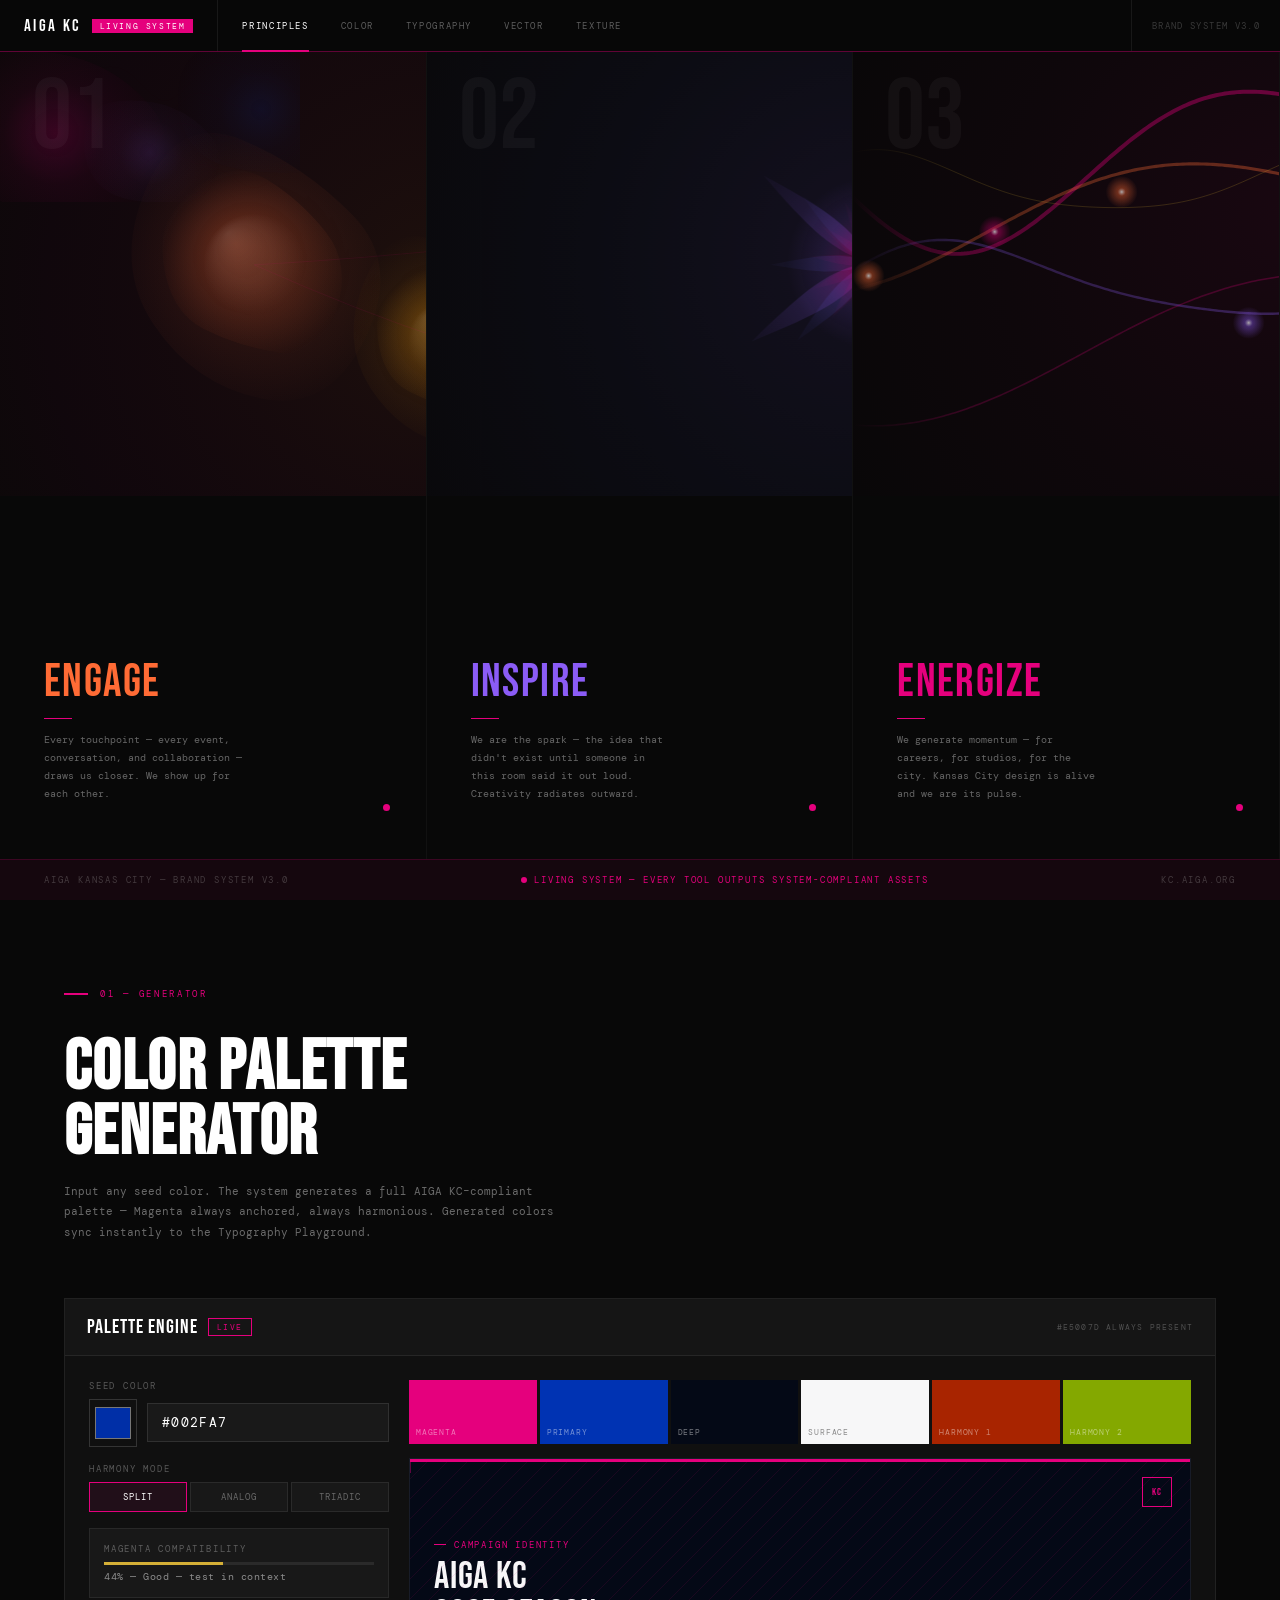
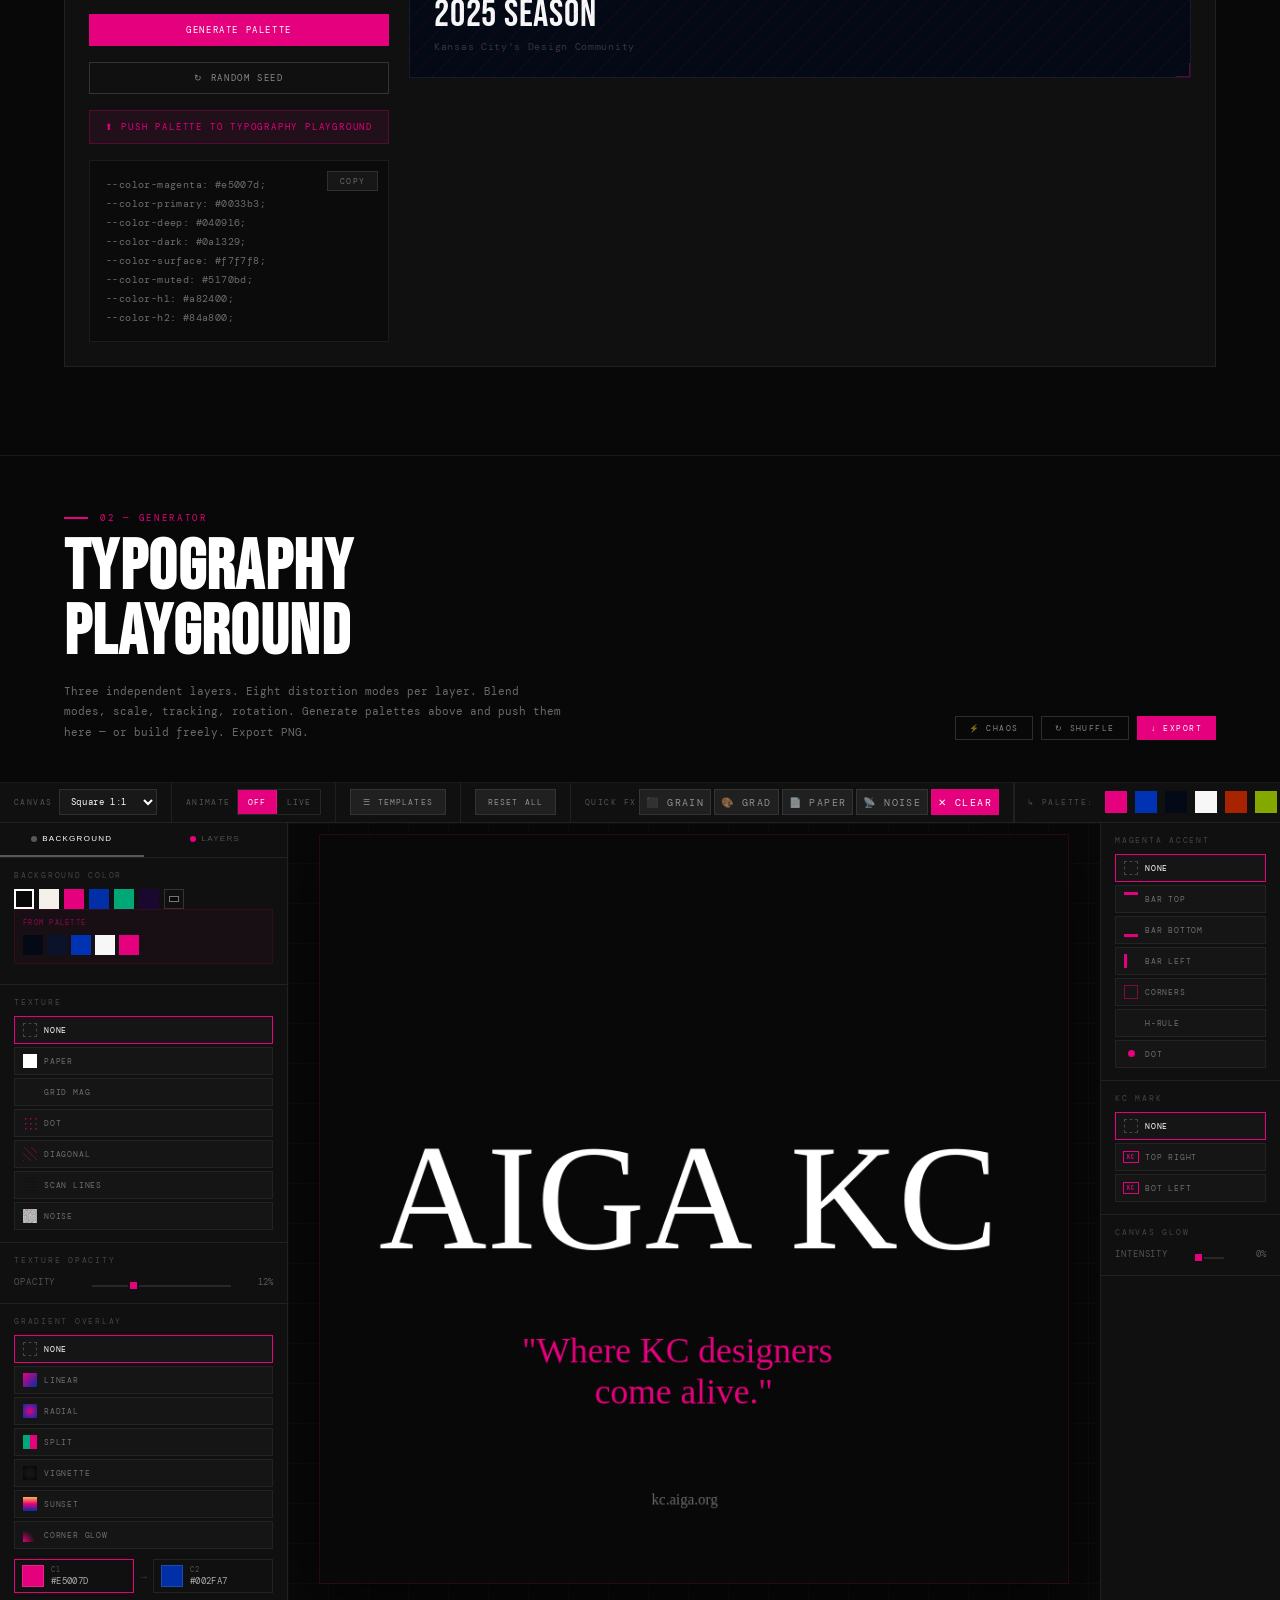
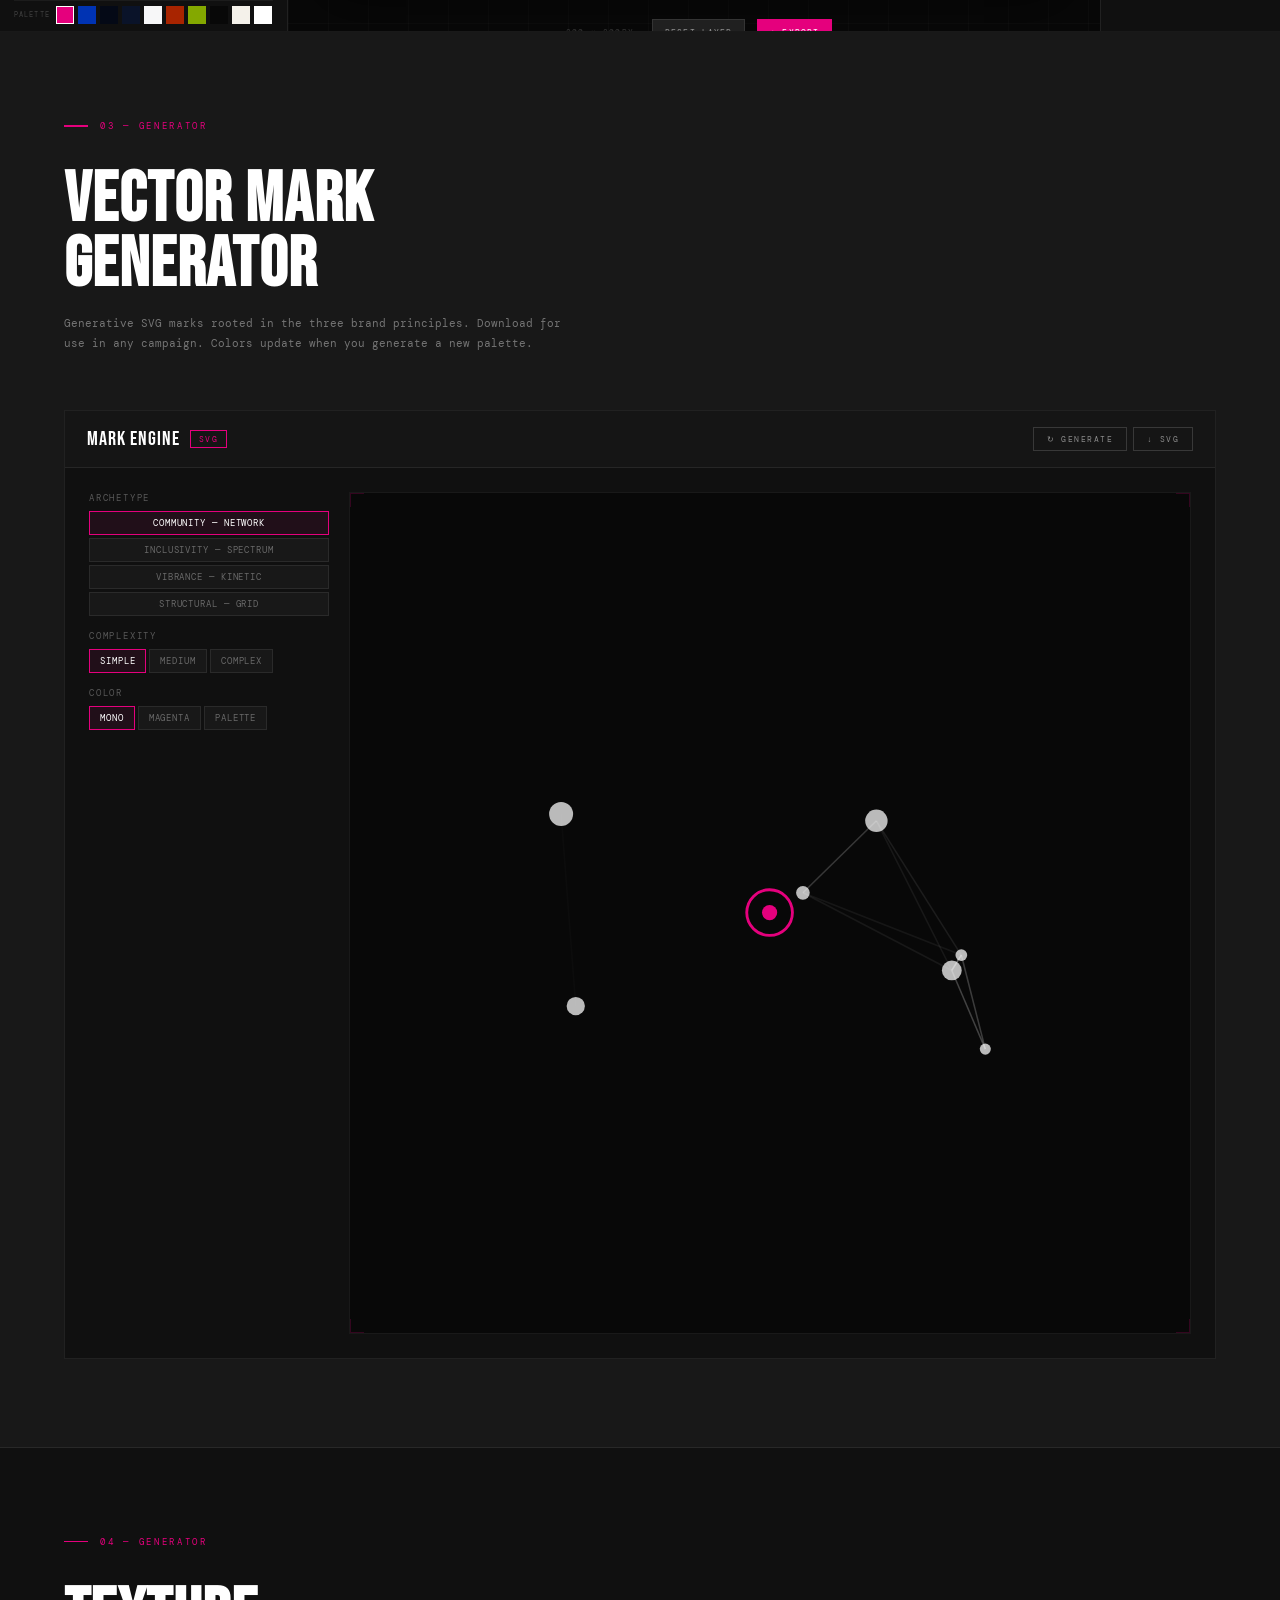
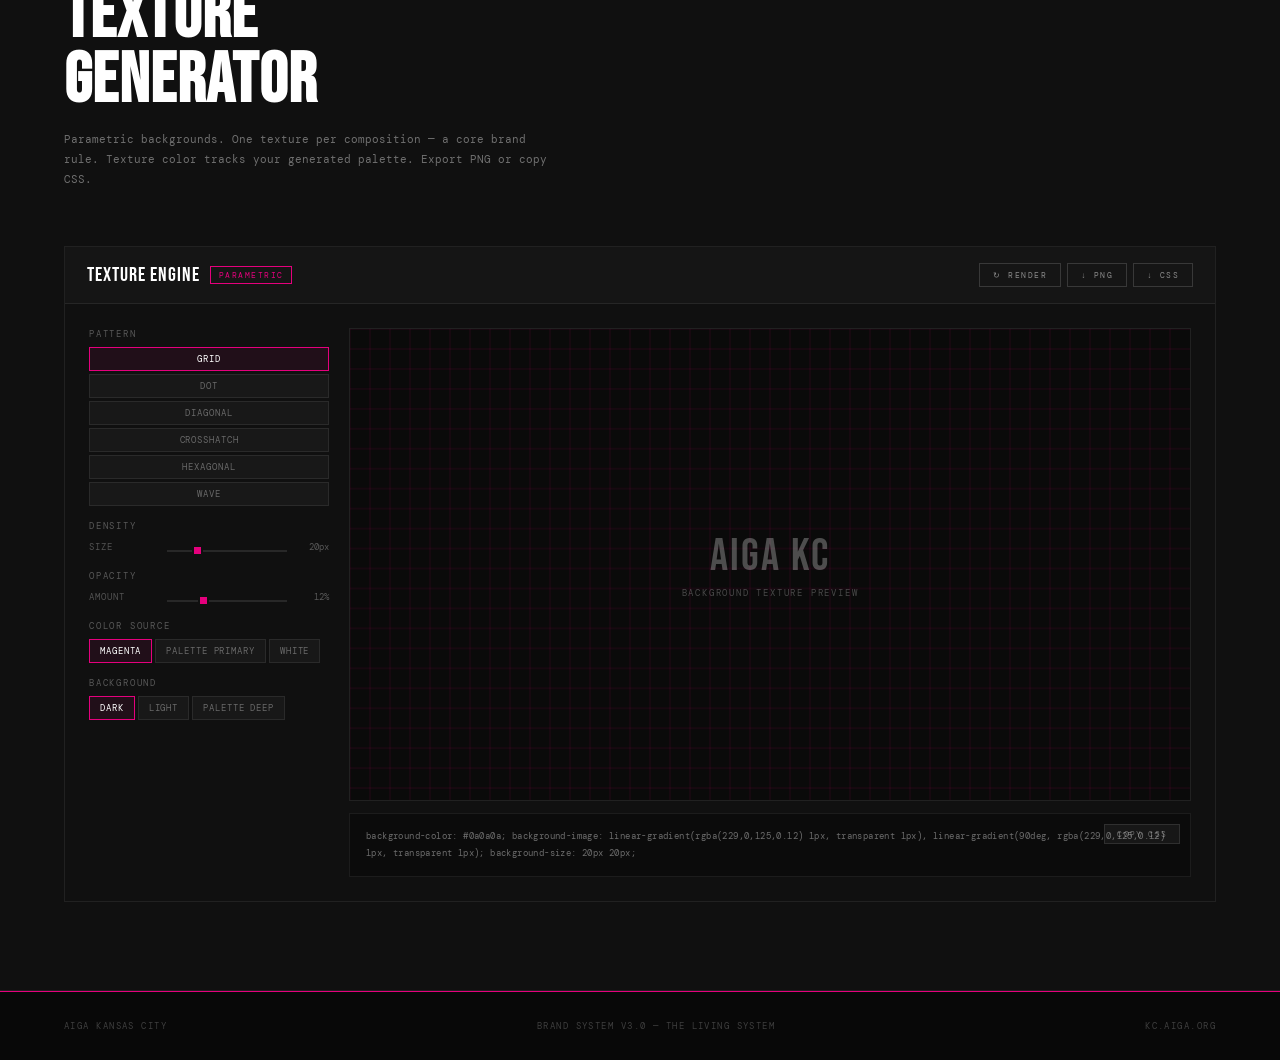
==== commit 8942d13d: "Update aigakc-brand-unified.html" ====
--- a/aigakc-brand-unified.html
+++ b/aigakc-brand-unified.html
@@ -140,9 +140,9 @@
 .p-panel::before{
   content:'';position:absolute;inset:0;opacity:0;transition:opacity .5s;
 }
-.p-community::before{background:radial-gradient(circle at 50% 60%,rgba(0,168,120,.15),transparent 70%);}
-.p-inclusivity::before{background:radial-gradient(circle at 50% 60%,rgba(0,47,167,.15),transparent 70%);}
-.p-vibrance::before{background:radial-gradient(circle at 50% 60%,rgba(229,0,125,.2),transparent 70%);}
+.p-engage::before{background:radial-gradient(circle at 50% 60%,rgba(255,107,53,.18),transparent 70%);}
+.p-inspire::before{background:radial-gradient(circle at 50% 60%,rgba(139,92,246,.18),transparent 70%);}
+.p-energize::before{background:radial-gradient(circle at 50% 60%,rgba(229,0,125,.2),transparent 70%);}
 .p-panel:hover::before{opacity:1;}
 .p-canvas{position:absolute;top:0;left:0;right:0;height:55%;pointer-events:none;}
 .p-num{
@@ -841,6 +841,83 @@
 .tex-overlay .sm{font-size:9px;letter-spacing:.2em;text-transform:uppercase;opacity:.25;margin-top:4px;}
 
 /* ════════════════════════════════════════
+   GRADIENT COLOR PICKER
+════════════════════════════════════════ */
+.grad-color-section{
+  margin-top:10px;display:flex;flex-direction:column;gap:7px;
+}
+.grad-slots{
+  display:flex;align-items:center;gap:6px;
+}
+.grad-slot{
+  flex:1;display:flex;align-items:center;gap:7px;
+  padding:5px 7px;border:1.5px solid rgba(255,255,255,.08);
+  cursor:pointer;transition:border-color .12s;
+}
+.grad-slot:hover{border-color:rgba(255,255,255,.22);}
+.grad-slot.active{border-color:var(--mag);}
+.grad-slot-swatch{
+  width:22px;height:22px;flex-shrink:0;
+  border:1px solid rgba(255,255,255,.12);
+}
+.grad-slot-info{display:flex;flex-direction:column;gap:1px;min-width:0;}
+.grad-slot-label{
+  font-size:7px;letter-spacing:.18em;text-transform:uppercase;
+  color:rgba(255,255,255,.28);
+}
+.grad-slot-hex{
+  font-family:'DM Mono',monospace;font-size:9px;
+  color:rgba(255,255,255,.65);letter-spacing:.04em;text-transform:uppercase;
+}
+.grad-slot-arrow{
+  font-size:11px;color:rgba(255,255,255,.18);flex-shrink:0;
+}
+
+/* Palette row */
+.grad-palette-row{
+  display:flex;align-items:center;gap:4px;flex-wrap:wrap;
+  padding:5px 0;
+  border-top:1px solid rgba(255,255,255,.05);
+}
+.grad-pal-label{
+  font-size:7px;letter-spacing:.16em;text-transform:uppercase;
+  color:rgba(255,255,255,.2);margin-right:2px;flex-shrink:0;
+}
+.grad-pal-dot{
+  width:18px;height:18px;cursor:pointer;flex-shrink:0;
+  border:1.5px solid transparent;transition:border-color .1s,transform .1s;
+}
+.grad-pal-dot:hover{border-color:rgba(255,255,255,.5);transform:scale(1.15);}
+.grad-pal-dot.applied{border-color:#fff;}
+
+/* Custom hex row */
+.grad-custom-row{
+  display:flex;align-items:center;gap:6px;
+  border-top:1px solid rgba(255,255,255,.05);
+  padding-top:6px;
+}
+.grad-hex-input{
+  flex:1;background:rgba(255,255,255,.04);border:1px solid rgba(255,255,255,.08);
+  color:#fff;font-family:'DM Mono',monospace;font-size:10px;letter-spacing:.04em;
+  padding:4px 7px;outline:none;transition:border-color .15s;
+  text-transform:uppercase;
+}
+.grad-hex-input:focus{border-color:var(--mag);}
+.grad-pick-btn{
+  width:26px;height:26px;background:rgba(255,255,255,.04);
+  border:1px solid rgba(255,255,255,.1);cursor:pointer;
+  display:flex;align-items:center;justify-content:center;
+  font-size:11px;transition:border-color .1s;flex-shrink:0;padding:0;
+}
+.grad-pick-btn:hover{border-color:var(--mag);}
+
+/* Live preview strip */
+.grad-preview-strip{
+  height:12px;transition:background .2s;
+  border:1px solid rgba(255,255,255,.06);
+}
+
+/* ════════════════════════════════════════
    OKLCH SHADE PANEL
 ════════════════════════════════════════ */
 #oklch-panel{
@@ -997,30 +1074,30 @@
 <section id="hero" style="margin-top:var(--nav-h);">
   <canvas id="hero-canvas"></canvas>
 
-  <div class="p-panel p-community" onclick="toast('Community — We build up our local design community and help every member flourish.')">
+  <div class="p-panel p-engage" onclick="toast('Engage — Every connection we make strengthens the fabric of KC design.')">
     <span class="p-num">01</span>
-    <canvas class="p-canvas" id="pc-community"></canvas>
-    <div class="p-word" style="color:#00a878;">Community</div>
+    <canvas class="p-canvas" id="pc-engage"></canvas>
+    <div class="p-word" style="color:#ff6b35;">Engage</div>
     <div class="p-line"></div>
-    <p class="p-desc">We build up our local design community and help every member flourish — connecting nodes, strengthening networks.</p>
+    <p class="p-desc">Every touchpoint — every event, conversation, and collaboration — draws us closer. We show up for each other.</p>
     <div class="p-dot"></div>
   </div>
 
-  <div class="p-panel p-inclusivity" onclick="toast('Inclusivity — Creativity is for everyone. Every background, every skill level is welcome here.')">
+  <div class="p-panel p-inspire" onclick="toast('Inspire — We are the spark that sets Kansas City designers alight.')">
     <span class="p-num">02</span>
-    <canvas class="p-canvas" id="pc-inclusivity"></canvas>
-    <div class="p-word" style="color:#4a9fff;">Inclusivity</div>
+    <canvas class="p-canvas" id="pc-inspire"></canvas>
+    <div class="p-word" style="color:#8b5cf6;">Inspire</div>
     <div class="p-line"></div>
-    <p class="p-desc">Creativity is for everyone. Every background, every skill level, every story is welcome here. The table is always bigger.</p>
+    <p class="p-desc">We are the spark — the idea that didn't exist until someone in this room said it out loud. Creativity radiates outward.</p>
     <div class="p-dot"></div>
   </div>
 
-  <div class="p-panel p-vibrance" onclick="toast('Vibrance — We spark ideas, ignite collaboration, and power networking in KC.')">
+  <div class="p-panel p-energize" onclick="toast('Energize — Kansas City design is alive. The energy is the medium.')">
     <span class="p-num">03</span>
-    <canvas class="p-canvas" id="pc-vibrance"></canvas>
-    <div class="p-word" style="color:#e5007d;">Vibrance</div>
+    <canvas class="p-canvas" id="pc-energize"></canvas>
+    <div class="p-word" style="color:#e5007d;">Energize</div>
     <div class="p-line"></div>
-    <p class="p-desc">We spark ideas, ignite collaboration, and power networking. Energy is the medium. Kansas City design is alive.</p>
+    <p class="p-desc">We generate momentum — for careers, for studios, for the city. Kansas City design is alive and we are its pulse.</p>
     <div class="p-dot"></div>
   </div>
 
@@ -1266,11 +1343,44 @@
               <div class="bg-opt" data-g="sunset" onclick="setGrad(this,'sunset')"><span class="sw" style="background:linear-gradient(180deg,#ffb347,#e5007d,#002fa7);"></span>Sunset</div>
               <div class="bg-opt" data-g="glow-corner" onclick="setGrad(this,'glow-corner')"><span class="sw" style="background:radial-gradient(circle at 0% 100%,#e5007d 0%,transparent 60%);"></span>Corner Glow</div>
             </div>
-            <div style="display:flex;gap:6px;margin-top:8px;align-items:center;">
-              <span class="cg-title" style="margin-bottom:0;width:32px;flex-shrink:0;">C1</span>
-              <input type="color" class="cust-color" value="#e5007d" id="gradC1" oninput="T.gradC1=this.value;typo_render();" style="width:28px;height:22px;">
-              <span class="cg-title" style="margin-bottom:0;width:32px;flex-shrink:0;">C2</span>
-              <input type="color" class="cust-color" value="#002fa7" id="gradC2" oninput="T.gradC2=this.value;typo_render();" style="width:28px;height:22px;">
+            <div class="grad-color-section">
+              <!-- Slot row -->
+              <div class="grad-slots">
+                <div class="grad-slot active" id="gradSlot1" onclick="selectGradSlot(1)" title="Select C1 to edit">
+                  <div class="grad-slot-swatch" id="gradSlot1Swatch" style="background:#e5007d;"></div>
+                  <div class="grad-slot-info">
+                    <span class="grad-slot-label">C1</span>
+                    <span class="grad-slot-hex" id="gradSlot1Hex">#E5007D</span>
+                  </div>
+                </div>
+                <div class="grad-slot-arrow">→</div>
+                <div class="grad-slot" id="gradSlot2" onclick="selectGradSlot(2)" title="Select C2 to edit">
+                  <div class="grad-slot-swatch" id="gradSlot2Swatch" style="background:#002fa7;"></div>
+                  <div class="grad-slot-info">
+                    <span class="grad-slot-label">C2</span>
+                    <span class="grad-slot-hex" id="gradSlot2Hex">#002FA7</span>
+                  </div>
+                </div>
+                <input type="color" id="gradC1" value="#e5007d" style="display:none;" oninput="applyGradColorInput(1,this.value)">
+                <input type="color" id="gradC2" value="#002fa7" style="display:none;" oninput="applyGradColorInput(2,this.value)">
+              </div>
+
+              <!-- Palette swatches for gradient -->
+              <div class="grad-palette-row" id="gradPaletteRow">
+                <span class="grad-pal-label">Palette</span>
+                <!-- injected by updateGradPaletteSwatches -->
+              </div>
+
+              <!-- Custom color input -->
+              <div class="grad-custom-row">
+                <span class="grad-pal-label">Custom</span>
+                <input type="text" class="grad-hex-input" id="gradHexInput" maxlength="7" placeholder="#000000"
+                  oninput="applyGradHexInput(this.value)">
+                <button class="grad-pick-btn" onclick="openGradColorPicker()" title="Open color picker">⬛</button>
+              </div>
+
+              <!-- Live preview strip -->
+              <div class="grad-preview-strip" id="gradPreviewStrip"></div>
             </div>
             <div class="sl-row" style="margin-top:8px;">
               <span class="sl-label">Angle</span>
@@ -2271,7 +2381,7 @@
 }
 function setGrad(el,v){
   document.querySelectorAll('#gradTypeOpts .bg-opt').forEach(e=>e.classList.remove('active'));
-  el.classList.add('active');T.grad=v;typo_render();
+  el.classList.add('active');T.grad=v;updateGradPreviewStrip();typo_render();
 }
 function setGrainStyle(el,v){
   document.querySelectorAll('#grainStyleOpts .bg-opt').forEach(e=>e.classList.remove('active'));
@@ -2370,6 +2480,7 @@
     defLayer('kc.aiga.org','rgba(255,255,255,0.4)',16,50,89,'DM Mono'),
   ];
   syncLayerUI();typo_render();toast('All layers reset');
+  syncGradSlotsFromState();
 }
 function typo_download(){
   const c=document.getElementById('typeCanvas');
@@ -2514,38 +2625,222 @@
 ════════════════════════════════════════════ */
 function initHeroCanvas(){
   const canvas=document.getElementById('hero-canvas');
-  const ctx=canvas.getContext('2d');let W,H,pts=[];
-  function resize(){W=canvas.offsetWidth;H=canvas.offsetHeight;canvas.width=W;canvas.height=H;pts=Array.from({length:Math.floor(W*H/12000)},()=>({x:Math.random()*W,y:Math.random()*H,vx:(Math.random()-.5)*.3,vy:(Math.random()-.5)*.3,r:Math.random()*1.8+.8}));}
+  const ctx=canvas.getContext('2d');
+  let W,H,t=0;
+  function resize(){W=canvas.offsetWidth;H=canvas.offsetHeight;canvas.width=W;canvas.height=H;}
   resize();window.addEventListener('resize',resize);
-  (function tick(){ctx.clearRect(0,0,W,H);pts.forEach(p=>{p.x+=p.vx;p.y+=p.vy;if(p.x<0||p.x>W)p.vx*=-1;if(p.y<0||p.y>H)p.vy*=-1;});
-    for(let i=0;i<pts.length;i++)for(let j=i+1;j<pts.length;j++){const d=Math.hypot(pts[i].x-pts[j].x,pts[i].y-pts[j].y);if(d<110){ctx.beginPath();ctx.moveTo(pts[i].x,pts[i].y);ctx.lineTo(pts[j].x,pts[j].y);ctx.strokeStyle=`rgba(229,0,125,${(1-d/110)*.1})`;ctx.lineWidth=.7;ctx.stroke();}}
-    pts.forEach(p=>{ctx.beginPath();ctx.arc(p.x,p.y,p.r,0,Math.PI*2);ctx.fillStyle='rgba(229,0,125,0.2)';ctx.fill();});
+
+  (function tick(){
+    ctx.clearRect(0,0,W,H);
+    t+=0.003;
+
+    // Large drifting aurora blobs — gradient mesh feel
+    const blobs=[
+      {cx:W*(.18+Math.sin(t*.28)*.07),cy:H*(.44+Math.cos(t*.23)*.1),r:W*.38,rgb:[229,0,125],a:.055},
+      {cx:W*(.82+Math.cos(t*.21)*.05),cy:H*(.38+Math.sin(t*.26)*.09),r:W*.3,rgb:[0,47,167],a:.045},
+      {cx:W*(.5+Math.sin(t*.17)*.04), cy:H*(.6+Math.cos(t*.19)*.07), r:W*.24,rgb:[139,92,246],a:.04},
+    ];
+    blobs.forEach(b=>{
+      const g=ctx.createRadialGradient(b.cx,b.cy,0,b.cx,b.cy,b.r);
+      const[r,gr,bl]=b.rgb;
+      g.addColorStop(0,`rgba(${r},${gr},${bl},${b.a*3.5})`);
+      g.addColorStop(.45,`rgba(${r},${gr},${bl},${b.a})`);
+      g.addColorStop(1,`rgba(${r},${gr},${bl},0)`);
+      drawSmoothBlob(ctx,b.cx,b.cy,b.r,b.r*.82,8,t,b.a*120);
+      ctx.fillStyle=g;ctx.fill();
+    });
+
+    // Subtle flowing breath lines
+    for(let i=0;i<4;i++){
+      const by=H*(.18+i*.2);
+      ctx.beginPath();ctx.moveTo(0,by);
+      for(let x=0;x<=W;x+=5){
+        const y=by+Math.sin(x/W*Math.PI*4.5+t*1.1+i*.8)*16+Math.sin(x/W*Math.PI*8+t*.7+i*1.5)*6;
+        ctx.lineTo(x,y);
+      }
+      ctx.strokeStyle=`rgba(229,0,125,${.016-i*.002})`;ctx.lineWidth=.7;ctx.stroke();
+    }
     requestAnimationFrame(tick);
   })();
 }
+
+// ── shared smooth-blob utility ──
+function drawSmoothBlob(ctx,cx,cy,rx,ry,n,t,phase){
+  const pts=[];
+  for(let i=0;i<n;i++){
+    const a=(i/n)*Math.PI*2;
+    const noise=Math.sin(a*2.1+t*.9+phase*.01)*0.17+Math.sin(a*3.4-t*.6+phase*.013)*0.09+Math.sin(a*5.7+t*.4)*0.04;
+    pts.push({x:cx+Math.cos(a)*rx*(1+noise),y:cy+Math.sin(a)*ry*(1+noise)});
+  }
+  ctx.beginPath();
+  for(let i=0;i<pts.length;i++){
+    const p1=pts[i],p2=pts[(i+1)%pts.length];
+    if(i===0){const p0=pts[pts.length-1];ctx.moveTo((p0.x+p1.x)/2,(p0.y+p1.y)/2);}
+    ctx.quadraticCurveTo(p1.x,p1.y,(p1.x+p2.x)/2,(p1.y+p2.y)/2);
+  }
+  ctx.closePath();
+}
+
 function initPrincipleCanvas(id,type){
   const c=document.getElementById(id);if(!c)return;
-  const ctx=c.getContext('2d');let f=0;
+  const ctx=c.getContext('2d');let t=0;
   function resize(){c.width=c.offsetWidth;c.height=c.offsetHeight;}
   resize();window.addEventListener('resize',resize);
-  (function tick(){const W=c.width,H=c.height;ctx.clearRect(0,0,W,H);f++;
-    if(type==='community'){
-      const n=8,r=Math.min(W,H)*.35,pts=Array.from({length:n},(_,i)=>{const a=(i/n)*Math.PI*2+f*.005;return{x:W/2+Math.cos(a)*(r+Math.sin(f*.02+i)*12),y:H/2+Math.sin(a)*(r+Math.sin(f*.02+i)*12)};});
-      pts.forEach(p=>{const d=Math.hypot(p.x-W/2,p.y-H/2);ctx.beginPath();ctx.moveTo(p.x,p.y);ctx.lineTo(W/2,H/2);ctx.strokeStyle=`rgba(0,168,120,${.28*(1-d/(r+20))})`;ctx.lineWidth=.8;ctx.stroke();});
-      pts.forEach(p=>{ctx.beginPath();ctx.arc(p.x,p.y,2.5,0,Math.PI*2);ctx.fillStyle='rgba(0,168,120,0.7)';ctx.fill();});
-      ctx.beginPath();ctx.arc(W/2,H/2,5+Math.sin(f*.05)*2,0,Math.PI*2);ctx.fillStyle='#00a878';ctx.fill();
-    }else if(type==='inclusivity'){
-      ['#e5007d','#e55800','#d4af37','#00a878','#002fa7','#8b00d4'].forEach((col,i)=>{
-        const a=(i/6)*Math.PI*2+f*.007,cr=Math.min(W,H)*.28+Math.sin(f*.018+i)*5;
-        const{r,g,b}=hexToRgb(col);
-        ctx.beginPath();ctx.arc(W/2+Math.cos(a)*cr*.3,H/2+Math.sin(a)*cr*.3,cr,0,Math.PI*2);
-        ctx.fillStyle=`rgba(${r},${g},${b},0.055)`;ctx.fill();
-        ctx.strokeStyle=`rgba(${r},${g},${b},0.32)`;ctx.lineWidth=1;ctx.stroke();
+
+  (function tick(){
+    const W=c.width,H=c.height;
+    ctx.clearRect(0,0,W,H);
+    t+=0.007;
+
+    if(type==='engage'){
+      /* ── ENGAGE ──
+         Three organic blob-bodies drifting toward a shared warmth.
+         Mesh gradient: coral → amber → magenta.
+         Connection threads weave between them like reaching hands. */
+
+      // Warm ambient glow
+      const bg=ctx.createRadialGradient(W*.5,H*.55,0,W*.5,H*.55,W*.75);
+      bg.addColorStop(0,'rgba(255,107,53,.09)');bg.addColorStop(.6,'rgba(229,0,125,.04)');bg.addColorStop(1,'rgba(255,107,53,0)');
+      ctx.fillStyle=bg;ctx.fillRect(0,0,W,H);
+
+      // Three gathering bodies
+      const bodies=[
+        {bx:.28+Math.sin(t*.38)*.04, by:.42+Math.cos(t*.32)*.06, rx:.21, ry:.24, rgb:[255,107,53], phase:0},
+        {bx:.72+Math.cos(t*.35)*.04, by:.37+Math.sin(t*.40)*.05, rx:.18, ry:.21, rgb:[229,0,125],  phase:2.1},
+        {bx:.5 +Math.sin(t*.29)*.03, by:.59+Math.cos(t*.27)*.06, rx:.16, ry:.19, rgb:[245,158,11], phase:4.2},
+      ];
+      bodies.forEach(b=>{
+        const cx=b.bx*W,cy=b.by*H,rx=b.rx*Math.min(W,H),ry=b.ry*Math.min(W,H);
+        const[r,g,bl]=b.rgb;
+        // Outer soft halo
+        const halo=ctx.createRadialGradient(cx,cy,rx*.2,cx,cy,rx*1.6);
+        halo.addColorStop(0,`rgba(${r},${g},${bl},.13)`);halo.addColorStop(1,`rgba(${r},${g},${bl},0)`);
+        drawSmoothBlob(ctx,cx,cy,rx*1.5,ry*1.5,6,t,b.phase+1);ctx.fillStyle=halo;ctx.fill();
+        // Core blob
+        const core=ctx.createRadialGradient(cx-rx*.2,cy-ry*.2,0,cx,cy,rx*1.05);
+        core.addColorStop(0,`rgba(${r},${g},${bl},.28)`);core.addColorStop(.5,`rgba(${r},${g},${bl},.14)`);core.addColorStop(1,`rgba(${r},${g},${bl},0)`);
+        drawSmoothBlob(ctx,cx,cy,rx,ry,7,t,b.phase);ctx.fillStyle=core;ctx.fill();
+        // Inner highlight
+        const hi=ctx.createRadialGradient(cx-rx*.28,cy-ry*.3,0,cx,cy,rx*.55);
+        hi.addColorStop(0,'rgba(255,255,255,.1)');hi.addColorStop(1,'rgba(255,255,255,0)');
+        ctx.fillStyle=hi;ctx.fill();
       });
-      ctx.beginPath();ctx.arc(W/2,H/2,8+Math.sin(f*.08)*2,0,Math.PI*2);ctx.fillStyle='rgba(229,0,125,0.75)';ctx.fill();
+
+      // Connection threads — organic bezier arcs
+      [[0,1],[1,2],[0,2]].forEach(([ai,bi])=>{
+        const a=bodies[ai],b=bodies[bi];
+        const x1=a.bx*W,y1=a.by*H,x2=b.bx*W,y2=b.by*H;
+        const mx=(x1+x2)/2+Math.sin(t*.9+ai+bi)*14;
+        const my=(y1+y2)/2+Math.cos(t*.7+ai)*10;
+        ctx.beginPath();ctx.moveTo(x1,y1);ctx.quadraticCurveTo(mx,my,x2,y2);
+        ctx.strokeStyle='rgba(229,0,125,.1)';ctx.lineWidth=.8;ctx.stroke();
+      });
+
+    }else if(type==='inspire'){
+      /* ── INSPIRE ──
+         Organic bloom radiating from a living core.
+         Layered petal forms, gradient-filled, breathing in and out.
+         Colors: violet → indigo → magenta. */
+
+      // Background nebula
+      const bg=ctx.createRadialGradient(W*.5,H*.44,0,W*.5,H*.5,W*.7);
+      bg.addColorStop(0,'rgba(139,92,246,.1)');bg.addColorStop(.45,'rgba(99,102,241,.05)');bg.addColorStop(1,'rgba(139,92,246,0)');
+      ctx.fillStyle=bg;ctx.fillRect(0,0,W,H);
+
+      const cx=W*.5+Math.sin(t*.18)*W*.02;
+      const cy=H*.45+Math.cos(t*.16)*H*.025;
+
+      // Three petal layers, each rotating and breathing at different rhythms
+      [{n:5,baseR:.29,speed:.12,phase:0,   ca:[229,0,125],  cb:[139,92,246]},
+       {n:8,baseR:.22,speed:-.08,phase:.8, ca:[139,92,246], cb:[99,102,241]},
+       {n:12,baseR:.14,speed:.18,phase:1.6,ca:[99,102,241], cb:[229,0,125]},
+      ].forEach((layer,li)=>{
+        const breathe=1+Math.sin(t*.75+li*.6)*.1;
+        for(let i=0;i<layer.n;i++){
+          const a=(i/layer.n)*Math.PI*2+t*layer.speed+layer.phase;
+          const petalLen=Math.min(W,H)*layer.baseR*breathe*(1+Math.sin(t*1.1+i*.7+li)*.09);
+          const petalW=petalLen*.38+Math.sin(t*.8+i)*.02*petalLen;
+          const tipX=cx+Math.cos(a)*petalLen,tipY=cy+Math.sin(a)*petalLen;
+          const spread=.42+Math.sin(t*.5+i)*.06;
+          const lx=cx+Math.cos(a+spread)*petalW*.75,ly=cy+Math.sin(a+spread)*petalW*.75;
+          const rx=cx+Math.cos(a-spread)*petalW*.75,ry2=cy+Math.sin(a-spread)*petalW*.75;
+          const cLen=petalLen*.52;
+          const c1x=cx+Math.cos(a+.18)*cLen,c1y=cy+Math.sin(a+.18)*cLen;
+          const c2x=cx+Math.cos(a-.18)*cLen,c2y=cy+Math.sin(a-.18)*cLen;
+
+          ctx.beginPath();
+          ctx.moveTo(cx,cy);
+          ctx.bezierCurveTo(lx,ly,c1x,c1y,tipX,tipY);
+          ctx.bezierCurveTo(c2x,c2y,rx,ry2,cx,cy);
+          ctx.closePath();
+
+          const alpha=(.13-li*.03)*(1+Math.sin(t*.9+i)*.18);
+          const pg=ctx.createLinearGradient(cx,cy,tipX,tipY);
+          const[r1,g1,b1]=layer.ca,[r2,g2,b2]=layer.cb;
+          pg.addColorStop(0,`rgba(${r1},${g1},${b1},${alpha*1.8})`);
+          pg.addColorStop(.5,`rgba(${r2},${g2},${b2},${alpha*1.1})`);
+          pg.addColorStop(1,`rgba(${r2},${g2},${b2},${alpha*.25})`);
+          ctx.fillStyle=pg;ctx.fill();
+        }
+      });
+
+      // Living core — radiant white-hot center
+      const coreR=Math.min(W,H)*(.038+Math.sin(t*1.5)*.008);
+      const cg=ctx.createRadialGradient(cx,cy,0,cx,cy,coreR*4.5);
+      cg.addColorStop(0,'rgba(255,255,255,.4)');cg.addColorStop(.2,'rgba(229,0,125,.25)');
+      cg.addColorStop(.6,'rgba(139,92,246,.1)');cg.addColorStop(1,'rgba(139,92,246,0)');
+      ctx.beginPath();ctx.arc(cx,cy,coreR*4.5,0,Math.PI*2);ctx.fillStyle=cg;ctx.fill();
+      ctx.beginPath();ctx.arc(cx,cy,coreR,0,Math.PI*2);ctx.fillStyle='rgba(255,255,255,.55)';ctx.fill();
+
     }else{
-      const n=12;for(let i=0;i<n;i++){const a=(i/n)*Math.PI*2+f*.01,len=Math.min(W,H)*(.22+Math.sin(f*.035+i*.7)*.1);ctx.beginPath();ctx.moveTo(W/2+Math.cos(a)*7,H/2+Math.sin(a)*7);ctx.lineTo(W/2+Math.cos(a)*len,H/2+Math.sin(a)*len);ctx.strokeStyle=i%3===0?'rgba(229,0,125,0.75)':'rgba(255,255,255,0.1)';ctx.lineWidth=i%3===0?1.5:.7;ctx.stroke();}
-      const p=Math.sin(f*.055)*3.5+10;ctx.beginPath();ctx.arc(W/2,H/2,p,0,Math.PI*2);ctx.fillStyle='#e5007d';ctx.fill();
+      /* ── ENERGIZE ──
+         Fluid chromatic ribbons sweeping across the canvas.
+         Kinetic sine-arcs with gradient strokes and glowing sparks.
+         Colors: magenta → coral → violet — pure forward motion. */
+
+      // Background pulse
+      const bg=ctx.createRadialGradient(W*.5,H*.35,0,W*.5,H*.5,W*.65);
+      bg.addColorStop(0,'rgba(229,0,125,.08)');bg.addColorStop(.5,'rgba(229,0,125,.03)');bg.addColorStop(1,'rgba(229,0,125,0)');
+      ctx.fillStyle=bg;ctx.fillRect(0,0,W,H);
+
+      // Five flowing ribbon arcs
+      const ribbons=[
+        {by:.24,f:2.7,amp:.17,ph:0,   rgb:[229,0,125],  w:3.8},
+        {by:.38,f:2.0,amp:.13,ph:1.3, rgb:[255,107,53], w:2.8},
+        {by:.52,f:3.4,amp:.09,ph:2.6, rgb:[139,92,246], w:2.2},
+        {by:.65,f:1.7,amp:.15,ph:.7,  rgb:[229,0,125],  w:1.6},
+        {by:.3, f:4.2,amp:.07,ph:3.2, rgb:[245,200,50], w:1.0},
+      ];
+
+      ribbons.forEach((rib,ri)=>{
+        const[r,g,bl]=rib.rgb;
+        const spd=1.1+ri*.22;
+        const baseY=rib.by*H;
+
+        ctx.beginPath();
+        for(let xi=0;xi<=W;xi+=3){
+          const y=baseY+Math.sin(xi/W*Math.PI*rib.f+t*spd+rib.ph)*rib.amp*H+Math.sin(xi/W*Math.PI*(rib.f*1.6)+t*(spd*.55)+rib.ph*1.4)*rib.amp*H*.28;
+          xi===0?ctx.moveTo(xi,y):ctx.lineTo(xi,y);
+        }
+        const sg=ctx.createLinearGradient(0,0,W,0);
+        const alpha=.32-ri*.04;
+        sg.addColorStop(0,`rgba(${r},${g},${bl},0)`);sg.addColorStop(.12,`rgba(${r},${g},${bl},${alpha})`);
+        sg.addColorStop(.5,`rgba(${r},${g},${bl},${alpha*1.3})`);sg.addColorStop(.88,`rgba(${r},${g},${bl},${alpha*.7})`);
+        sg.addColorStop(1,`rgba(${r},${g},${bl},0)`);
+        ctx.strokeStyle=sg;ctx.lineWidth=rib.w*(1+Math.sin(t*.85+ri)*.12);ctx.lineCap='round';ctx.stroke();
+      });
+
+      // Travelling spark glows along ribbons
+      for(let i=0;i<7;i++){
+        const rib=ribbons[i%ribbons.length];
+        const prog=((t*.38+i*.143)%1);
+        const x=prog*W;
+        const y=rib.by*H+Math.sin(x/W*Math.PI*rib.f+t*1.1+rib.ph)*rib.amp*H;
+        const[r,g,bl]=rib.rgb;
+        const sg=ctx.createRadialGradient(x,y,0,x,y,16);
+        sg.addColorStop(0,'rgba(255,255,255,.65)');sg.addColorStop(.25,`rgba(${r},${g},${bl},.4)`);sg.addColorStop(1,`rgba(${r},${g},${bl},0)`);
+        ctx.beginPath();ctx.arc(x,y,16,0,Math.PI*2);ctx.fillStyle=sg;ctx.fill();
+      }
     }
     requestAnimationFrame(tick);
   })();
@@ -3216,6 +3511,9 @@
   const gaEl = document.getElementById('gradAngle'); if(gaEl){ gaEl.value = T.gradAngle; document.getElementById('gradAngleVal').textContent = T.gradAngle + '°'; }
   const gopEl = document.getElementById('gradOpacity'); if(gopEl){ gopEl.value = T.gradOpacity; document.getElementById('gradOpacityVal').textContent = T.gradOpacity + '%'; }
 
+  // Sync gradient slot UI
+  syncGradSlotsFromState();
+
   // Sync grain UI
   const grAmtEl = document.getElementById('grainAmount'); if(grAmtEl){ grAmtEl.value = T.grain; document.getElementById('grainVal').textContent = T.grain + '%'; }
   const grSzEl = document.getElementById('grainSize'); if(grSzEl){ grSzEl.value = T.grainSize; document.getElementById('grainSizeVal').textContent = T.grainSize + '×'; }
@@ -3279,9 +3577,9 @@
 ════════════════════════════════════════════ */
 document.addEventListener('DOMContentLoaded',()=>{
   initHeroCanvas();
-  initPrincipleCanvas('pc-community','community');
-  initPrincipleCanvas('pc-inclusivity','inclusivity');
-  initPrincipleCanvas('pc-vibrance','vibrance');
+  initPrincipleCanvas('pc-engage','engage');
+  initPrincipleCanvas('pc-inspire','inspire');
+  initPrincipleCanvas('pc-energize','energize');
 
   buildLayerPane('l1');buildLayerPane('l2');buildLayerPane('l3');
   buildTplCards();
@@ -3292,6 +3590,7 @@
 
   typo_fitCanvas();typo_render();
   generatePalette();
+  updateGradPaletteSwatches();
   genVector();
   setTimeout(renderTexture,120);
 
@@ -3887,6 +4186,130 @@
   toast(`${hex.toUpperCase()} pushed to Typography Playground`);
 }
 
+/* ════════════════════════════════════════════
+   GRADIENT COLOR PICKER
+════════════════════════════════════════════ */
+let _activeGradSlot = 1; // which slot (1 or 2) is selected for editing
+
+function selectGradSlot(n) {
+  _activeGradSlot = n;
+  document.getElementById('gradSlot1').classList.toggle('active', n === 1);
+  document.getElementById('gradSlot2').classList.toggle('active', n === 2);
+  // Sync the hex input to the active slot's current color
+  const hex = n === 1 ? T.gradC1 : T.gradC2;
+  const hexInput = document.getElementById('gradHexInput');
+  if (hexInput) hexInput.value = hex.toUpperCase();
+  // Highlight any applied palette dot
+  updateGradPaletteApplied();
+}
+
+function applyGradColor(hex) {
+  if (_activeGradSlot === 1) {
+    T.gradC1 = hex;
+    document.getElementById('gradSlot1Swatch').style.background = hex;
+    document.getElementById('gradSlot1Hex').textContent = hex.toUpperCase();
+    document.getElementById('gradC1').value = hex;
+  } else {
+    T.gradC2 = hex;
+    document.getElementById('gradSlot2Swatch').style.background = hex;
+    document.getElementById('gradSlot2Hex').textContent = hex.toUpperCase();
+    document.getElementById('gradC2').value = hex;
+  }
+  const hexInput = document.getElementById('gradHexInput');
+  if (hexInput) hexInput.value = hex.toUpperCase();
+  updateGradPreviewStrip();
+  updateGradPaletteApplied();
+  typo_render();
+}
+
+function applyGradColorInput(slot, hex) {
+  // Called by the hidden native color input
+  if (slot === 1) { T.gradC1 = hex; document.getElementById('gradSlot1Swatch').style.background = hex; document.getElementById('gradSlot1Hex').textContent = hex.toUpperCase(); }
+  else { T.gradC2 = hex; document.getElementById('gradSlot2Swatch').style.background = hex; document.getElementById('gradSlot2Hex').textContent = hex.toUpperCase(); }
+  updateGradPreviewStrip();
+  typo_render();
+}
+
+function applyGradHexInput(val) {
+  if (/^#[0-9A-Fa-f]{6}$/.test(val)) applyGradColor(val);
+}
+
+function openGradColorPicker() {
+  const picker = document.getElementById(_activeGradSlot === 1 ? 'gradC1' : 'gradC2');
+  if (picker) picker.click();
+}
+
+function updateGradPreviewStrip() {
+  const strip = document.getElementById('gradPreviewStrip');
+  if (!strip) return;
+  if (T.grad === 'none' || T.grad === 'vignette') {
+    strip.style.background = `linear-gradient(90deg,${T.gradC1},${T.gradC2})`;
+  } else if (T.grad === 'split') {
+    strip.style.background = `linear-gradient(90deg,${T.gradC1} 50%,${T.gradC2} 50%)`;
+  } else if (T.grad === 'radial') {
+    strip.style.background = `radial-gradient(circle,${T.gradC1},${T.gradC2})`;
+  } else {
+    const angle = T.gradAngle ?? 135;
+    strip.style.background = `linear-gradient(${angle}deg,${T.gradC1},${T.gradC2})`;
+  }
+}
+
+function updateGradPaletteApplied() {
+  const activeHex = (_activeGradSlot === 1 ? T.gradC1 : T.gradC2).toLowerCase();
+  document.querySelectorAll('#gradPaletteRow .grad-pal-dot').forEach(dot => {
+    dot.classList.toggle('applied', dot.dataset.c.toLowerCase() === activeHex);
+  });
+}
+
+function updateGradPaletteSwatches() {
+  const row = document.getElementById('gradPaletteRow');
+  if (!row) return;
+  const colors = [
+    { c: PALETTE.magenta, n: 'Mag' },
+    { c: PALETTE.primary, n: 'Pri' },
+    { c: PALETTE.deep,    n: 'Deep' },
+    { c: PALETTE.dark,    n: 'Dark' },
+    { c: PALETTE.surface, n: 'Surf' },
+    { c: PALETTE.h1,      n: 'H1' },
+    { c: PALETTE.h2,      n: 'H2' },
+    { c: '#080808',       n: 'Ink' },
+    { c: '#f4f1ea',       n: 'Paper' },
+    { c: '#ffffff',       n: 'White' },
+  ];
+  row.innerHTML = `<span class="grad-pal-label">Palette</span>`;
+  colors.forEach(({ c, n }) => {
+    const d = document.createElement('div');
+    d.className = 'grad-pal-dot';
+    d.style.background = c;
+    d.dataset.c = c;
+    d.title = `${n} — ${c}`;
+    d.onclick = () => applyGradColor(c);
+    row.appendChild(d);
+  });
+  updateGradPreviewStrip();
+  updateGradPaletteApplied();
+}
+
+// Sync when palette changes
+window.addEventListener('paletteChange', () => updateGradPaletteSwatches());
+
+// Also sync gradient slot UI when a template applies new colors
+const _origApplyGradColor = applyGradColor;
+function syncGradSlotsFromState() {
+  const s1 = document.getElementById('gradSlot1Swatch');
+  const s2 = document.getElementById('gradSlot2Swatch');
+  const h1 = document.getElementById('gradSlot1Hex');
+  const h2 = document.getElementById('gradSlot2Hex');
+  if (s1) s1.style.background = T.gradC1;
+  if (s2) s2.style.background = T.gradC2;
+  if (h1) h1.textContent = T.gradC1.toUpperCase();
+  if (h2) h2.textContent = T.gradC2.toUpperCase();
+  const gc1 = document.getElementById('gradC1'); if (gc1) gc1.value = T.gradC1;
+  const gc2 = document.getElementById('gradC2'); if (gc2) gc2.value = T.gradC2;
+  updateGradPreviewStrip();
+  updateGradPaletteApplied();
+}
+
 </script>
 <style>
 /* ════════════════════════════════════════
@@ -4195,4 +4618,4 @@
   </div>
 </div>
 </body>
-</html>
+</html>
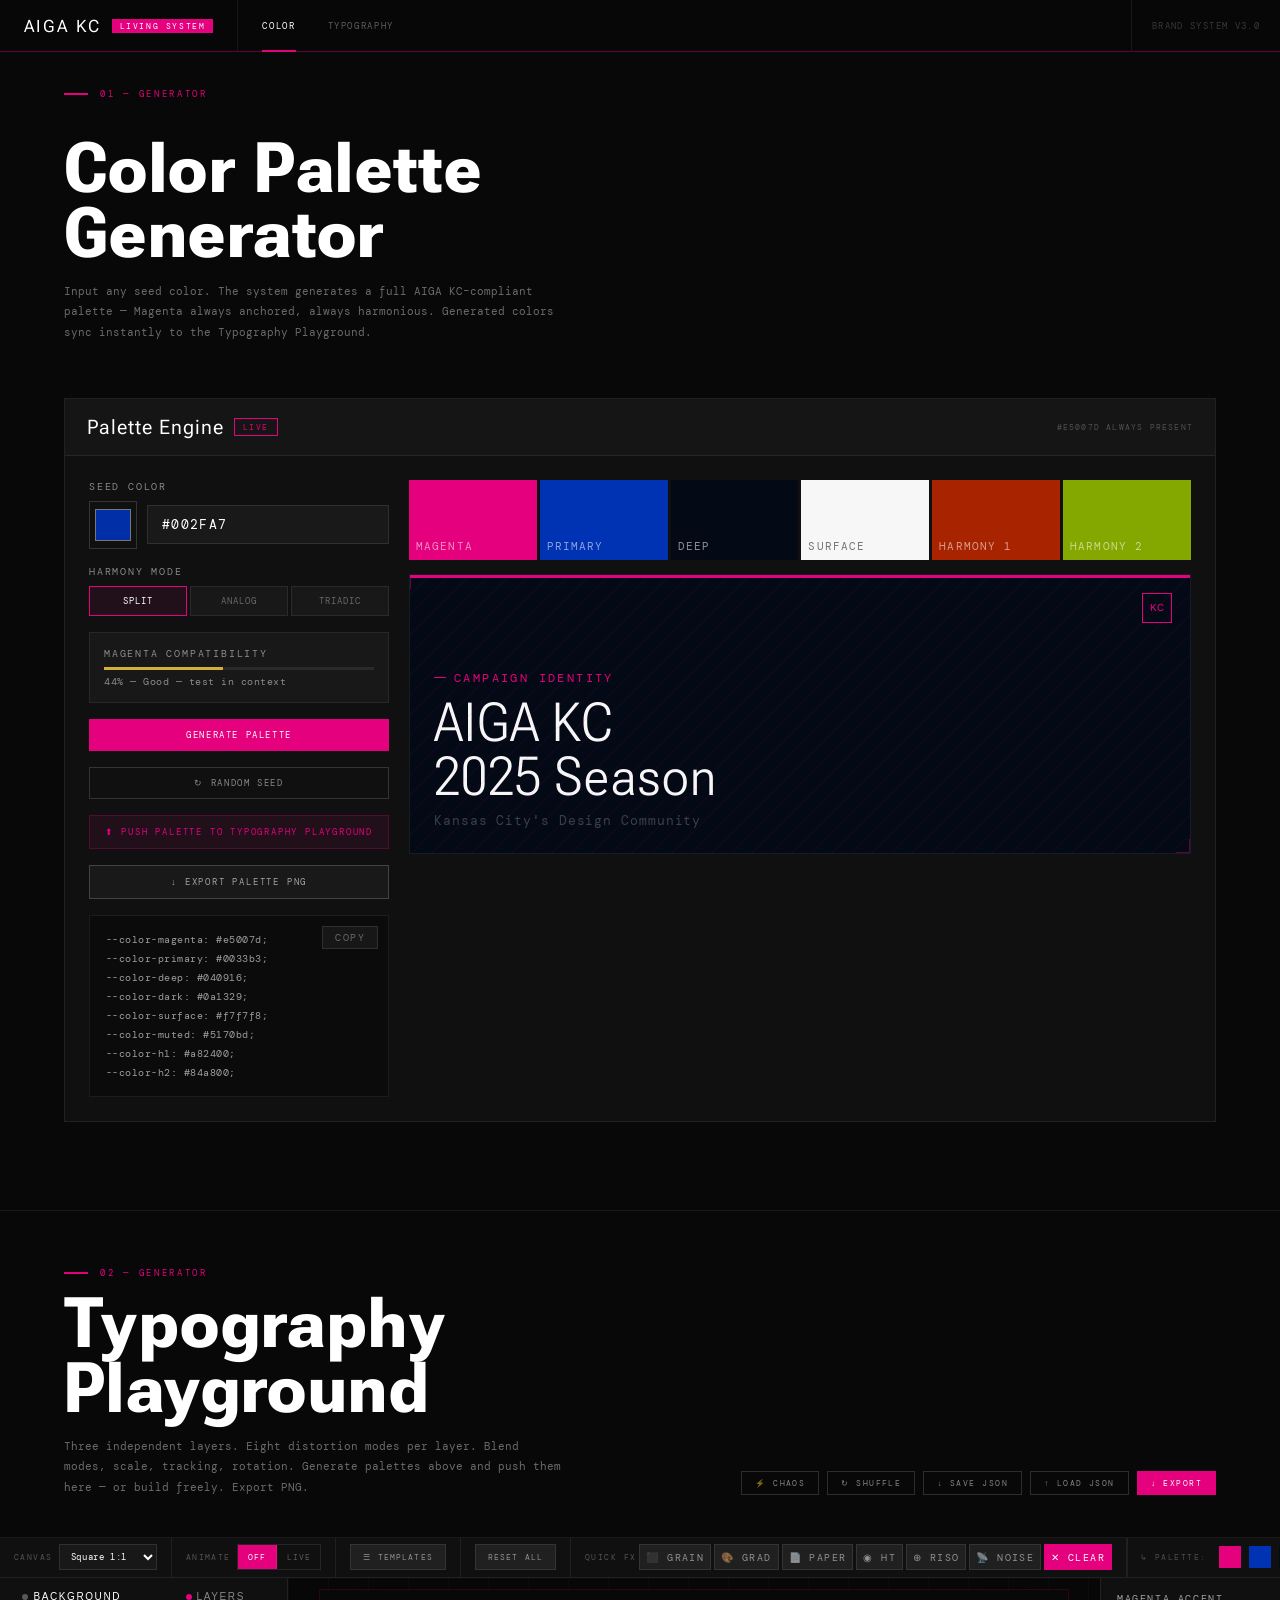
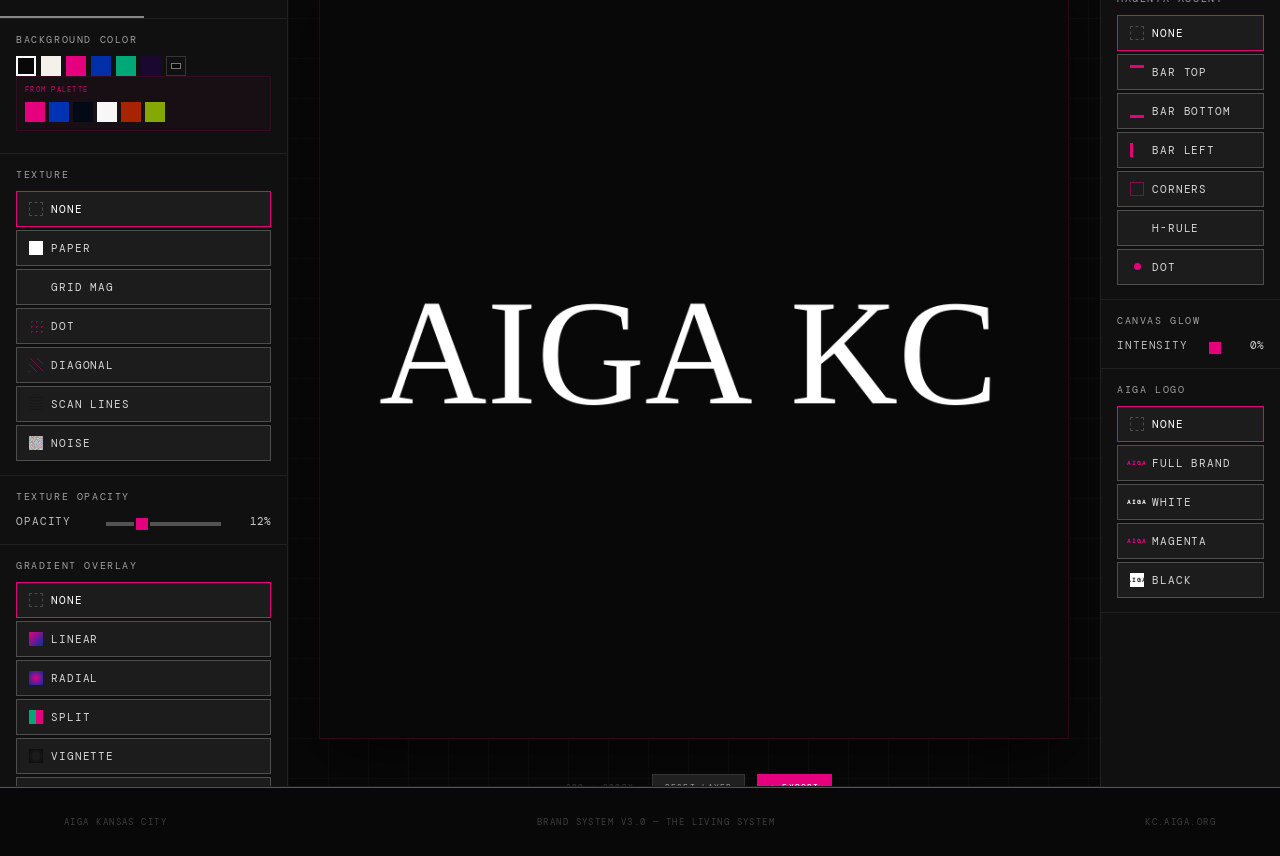
==== commit 5000d690: "Added logos" ====
--- a/aigakc-brand-unified.html
+++ b/aigakc-brand-unified.html
@@ -5,7 +5,7 @@
 <meta name="viewport" content="width=device-width, initial-scale=1.0">
 <title>AIGA KC — The Living Brand System</title>
 <link rel="preconnect" href="https://fonts.googleapis.com">
-<link href="https://fonts.googleapis.com/css2?family=Bebas+Neue&family=DM+Mono:ital,wght@0,300;0,400;0,500;1,300&family=Playfair+Display:ital,wght@0,700;0,900;1,700&display=swap" rel="stylesheet">
+<link href="https://fonts.googleapis.com/css2?family=Roboto+Flex:ital,opsz,wdth,wght,GRAD@0,8..144,25..151,100..900,-200..150;1,8..144,25..151,100..900,-200..150&family=DM+Mono:ital,wght@0,300;0,400;0,500;1,300&family=Fraunces:ital,opsz,wght,SOFT,WONK@0,9..144,100..900,0..100,0..1;1,9..144,100..900,0..100,0..1&family=Recursive:wght@300..1000&display=swap" rel="stylesheet">
 <style>
 /* ════════════════════════════════════════
    TOKENS
@@ -48,7 +48,7 @@
   display:flex;align-items:center;
 }
 .nav-logo{
-  font-family:'Bebas Neue',sans-serif;
+  font-family:'Roboto Flex',sans-serif;
   font-size:17px;letter-spacing:0.14em;
   padding:0 24px;border-right:1px solid var(--border);
   height:100%;display:flex;align-items:center;gap:10px;white-space:nowrap;
@@ -97,7 +97,7 @@
 }
 .eyebrow::before{content:'';display:block;width:24px;height:1.5px;background:var(--mag);}
 .sec-title{
-  font-family:'Bebas Neue',sans-serif;
+  font-family:'Roboto Flex',sans-serif;
   font-size:clamp(40px,5.5vw,72px);
   line-height:.93;letter-spacing:.02em;margin-bottom:14px;
 }
@@ -146,12 +146,12 @@
 .p-panel:hover::before{opacity:1;}
 .p-canvas{position:absolute;top:0;left:0;right:0;height:55%;pointer-events:none;}
 .p-num{
-  font-family:'Bebas Neue',sans-serif;font-size:100px;line-height:1;
+  font-family:'Roboto Flex',sans-serif;font-size:100px;line-height:1;
   color:rgba(255,255,255,.04);position:absolute;top:16px;left:32px;
   pointer-events:none;transition:color .4s;
 }
 .p-panel:hover .p-num{color:rgba(255,255,255,.07);}
-.p-word{font-family:'Bebas Neue',sans-serif;font-size:46px;line-height:1;letter-spacing:.03em;margin-bottom:12px;}
+.p-word{font-family:'Roboto Flex',sans-serif;font-size:46px;line-height:1;letter-spacing:.03em;margin-bottom:12px;}
 .p-line{width:28px;height:1.5px;background:var(--mag);margin-bottom:12px;transition:width .4s var(--ease);}
 .p-panel:hover .p-line{width:56px;}
 .p-desc{font-size:10px;line-height:1.8;color:rgba(255,255,255,.38);max-width:200px;transition:color .3s;}
@@ -190,7 +190,7 @@
   background:rgba(255,255,255,.02);
 }
 .gen-card-title{
-  font-family:'Bebas Neue',sans-serif;font-size:20px;letter-spacing:.05em;
+  font-family:'Roboto Flex',sans-serif;font-size:20px;letter-spacing:.05em;
   display:flex;align-items:center;gap:10px;
 }
 .gtag{
@@ -204,37 +204,37 @@
    SHARED FORM CONTROLS
 ════════════════════════════════════════ */
 .ctrl-label{
-  display:block;font-size:9px;letter-spacing:.2em;
-  text-transform:uppercase;color:rgba(255,255,255,.3);
-  margin-bottom:7px;
-}
-.section.light .ctrl-label{color:rgba(0,0,0,.4);}
-.seg{display:flex;gap:3px;flex-wrap:wrap;}
+  display:block;font-size:10px;letter-spacing:.18em;
+  text-transform:uppercase;color:rgba(255,255,255,.5);
+  margin-bottom:8px;
+}
+.section.light .ctrl-label{color:rgba(0,0,0,.55);}
+.seg{display:flex;gap:4px;flex-wrap:wrap;}
 .seg-btn{
-  padding:5px 10px;
-  background:rgba(255,255,255,.03);border:1px solid rgba(255,255,255,.08);
-  color:rgba(255,255,255,.35);font-family:'DM Mono',monospace;
-  font-size:9px;letter-spacing:.1em;text-transform:uppercase;
+  padding:8px 14px;
+  background:rgba(255,255,255,.06);border:1px solid rgba(255,255,255,.22);
+  color:rgba(255,255,255,.78);font-family:'DM Mono',monospace;
+  font-size:11px;letter-spacing:.08em;text-transform:uppercase;
   cursor:pointer;transition:all .12s;
 }
-.seg-btn:hover{border-color:rgba(255,255,255,.2);color:#fff;}
-.seg-btn.active{border-color:var(--mag);color:#fff;background:rgba(229,0,125,.08);}
-
-.sl-row{display:flex;align-items:center;gap:8px;margin-bottom:7px;}
+.seg-btn:hover{border-color:rgba(255,255,255,.55);color:#fff;}
+.seg-btn.active{border-color:var(--mag);color:#fff;background:rgba(229,0,125,.15);}
+
+.sl-row{display:flex;align-items:center;gap:8px;margin-bottom:10px;}
 .sl-row:last-child{margin-bottom:0;}
-.sl-label{font-size:9px;letter-spacing:.1em;color:rgba(255,255,255,.28);
-  width:70px;flex-shrink:0;text-transform:uppercase;}
+.sl-label{font-size:11px;letter-spacing:.08em;color:rgba(255,255,255,.72);
+  width:82px;flex-shrink:0;text-transform:uppercase;}
 .sl-wrap{flex:1;}
 input[type="range"]{
-  -webkit-appearance:none;width:100%;height:2px;
-  background:rgba(255,255,255,.1);outline:none;cursor:pointer;
+  -webkit-appearance:none;width:100%;height:4px;
+  background:rgba(255,255,255,.28);outline:none;cursor:pointer;
 }
 input[type="range"]::-webkit-slider-thumb{
-  -webkit-appearance:none;width:11px;height:11px;
+  -webkit-appearance:none;width:16px;height:16px;
   background:var(--mag);cursor:pointer;border:2px solid var(--ink2);
 }
 input[type="range"]:focus::-webkit-slider-thumb{background:#fff;}
-.sl-val{font-size:9px;color:rgba(255,255,255,.3);width:34px;text-align:right;flex-shrink:0;}
+.sl-val{font-size:11px;color:rgba(255,255,255,.8);width:42px;text-align:right;flex-shrink:0;}
 
 .btn{
   display:inline-flex;align-items:center;justify-content:center;
@@ -309,7 +309,7 @@
 .compat-score{font-size:10px;color:rgba(255,255,255,.5);letter-spacing:.05em;}
 
 .palette-out{display:flex;flex-direction:column;gap:14px;}
-.swatch-row{display:flex;gap:3px;height:64px;}
+.swatch-row{display:flex;gap:3px;height:80px;}
 .p-swatch{
   flex:1;position:relative;cursor:pointer;
   transition:flex .25s var(--ease);overflow:hidden;
@@ -319,15 +319,15 @@
   position:absolute;inset:0;display:flex;
   flex-direction:column;justify-content:flex-end;padding:7px;
 }
-.p-swatch-hex{font-size:8px;letter-spacing:.08em;text-transform:uppercase;
+.p-swatch-hex{font-size:11px;letter-spacing:.08em;text-transform:uppercase;
   opacity:0;transition:opacity .15s;font-weight:500;}
 .p-swatch:hover .p-swatch-hex{opacity:1;}
-.p-swatch-name{font-size:8px;letter-spacing:.1em;text-transform:uppercase;opacity:.45;}
+.p-swatch-name{font-size:11px;letter-spacing:.1em;text-transform:uppercase;opacity:.55;}
 
 .preview-card{
   border:1.5px solid rgba(255,255,255,.08);
   overflow:hidden;position:relative;
-  min-height:220px;display:flex;flex-direction:column;
+  min-height:280px;display:flex;flex-direction:column;
   justify-content:flex-end;padding:24px;
   transition:background .35s;
 }
@@ -337,27 +337,27 @@
   position:absolute;top:18px;right:18px;
   width:30px;height:30px;display:flex;align-items:center;justify-content:center;
   border:1.5px solid var(--mag);
-  font-family:'Bebas Neue',sans-serif;font-size:10px;
+  font-family:'Roboto Flex',sans-serif;font-size:10px;
   letter-spacing:.1em;color:var(--mag);
 }
-.pc-tag{font-size:9px;letter-spacing:.2em;text-transform:uppercase;margin-bottom:7px;
+.pc-tag{font-size:12px;letter-spacing:.2em;text-transform:uppercase;margin-bottom:10px;
   display:flex;align-items:center;gap:8px;color:var(--mag);}
 .pc-tag::before{content:'';display:block;width:12px;height:1px;background:currentColor;}
-.pc-headline{font-family:'Bebas Neue',sans-serif;font-size:38px;line-height:1;
-  letter-spacing:.02em;margin-bottom:6px;}
-.pc-sub{font-size:10px;opacity:.45;letter-spacing:.07em;}
+.pc-headline{font-family:'Roboto Flex',sans-serif;font-size:54px;line-height:1;
+  letter-spacing:.02em;margin-bottom:8px;}
+.pc-sub{font-size:13px;opacity:.55;letter-spacing:.07em;}
 
 .css-box{
   background:rgba(0,0,0,.3);border:1px solid var(--border);
-  padding:14px 16px;font-size:10px;line-height:1.9;
-  color:rgba(255,255,255,.4);font-family:'DM Mono',monospace;
+  padding:14px 16px;font-size:12px;line-height:1.9;
+  color:rgba(255,255,255,.6);font-family:'DM Mono',monospace;
   letter-spacing:.04em;position:relative;
 }
 .copy-btn{
   position:absolute;top:10px;right:10px;
   padding:4px 12px;background:rgba(255,255,255,.05);
   border:1px solid rgba(255,255,255,.1);color:rgba(255,255,255,.35);
-  font-family:'DM Mono',monospace;font-size:8px;letter-spacing:.15em;
+  font-family:'DM Mono',monospace;font-size:10px;letter-spacing:.15em;
   text-transform:uppercase;cursor:pointer;transition:all .15s;
 }
 .copy-btn:hover{border-color:var(--mag);color:#fff;}
@@ -496,13 +496,13 @@
   display:flex;flex-shrink:0;border-bottom:1px solid var(--border);
 }
 .panel-mode-tab{
-  flex:1;height:34px;display:flex;align-items:center;justify-content:center;gap:5px;
-  font-size:8px;letter-spacing:.16em;text-transform:uppercase;
-  cursor:pointer;background:transparent;border:none;color:rgba(255,255,255,.28);
+  flex:1;height:40px;display:flex;align-items:center;justify-content:center;gap:5px;
+  font-size:10px;letter-spacing:.16em;text-transform:uppercase;
+  cursor:pointer;background:transparent;border:none;color:rgba(255,255,255,.5);
   border-bottom:2px solid transparent;transition:all .12s;
 }
-.panel-mode-tab:hover{color:rgba(255,255,255,.6);}
-.panel-mode-tab.active{color:#fff;border-bottom-color:rgba(255,255,255,.3);}
+.panel-mode-tab:hover{color:rgba(255,255,255,.85);}
+.panel-mode-tab.active{color:#fff;border-bottom-color:rgba(255,255,255,.5);}
 .panel-mode-tab.active.mode-layers{border-bottom-color:var(--mag);}
 .l-dot{width:6px;height:6px;border-radius:50%;flex-shrink:0;}
 
@@ -513,7 +513,7 @@
 }
 .layer-row{
   display:flex;align-items:center;gap:0;
-  height:44px;border-bottom:1px solid rgba(255,255,255,.04);
+  height:52px;border-bottom:1px solid rgba(255,255,255,.04);
   cursor:pointer;transition:background .1s;position:relative;
 }
 .layer-row:last-child{border-bottom:none;}
@@ -525,11 +525,61 @@
 .layer-row[data-lid="l1"].active-layer::before{background:#e5007d;}
 .layer-row[data-lid="l2"].active-layer::before{background:#4a9fff;}
 .layer-row[data-lid="l3"].active-layer::before{background:#00c896;}
+.layer-row[data-lid="l4"].active-layer::before{background:#d4af37;}
+.layer-row[data-lid="l5"].active-layer::before{background:#9b59b6;}
+.layer-row[data-lid="l6"].active-layer::before{background:#e67e22;}
+
+/* Type badge (T / IMG) */
+.layer-type-badge{
+  font-size:8px;letter-spacing:.1em;text-transform:uppercase;
+  color:rgba(255,255,255,.55);flex-shrink:0;
+  padding:1px 3px;border:1px solid rgba(255,255,255,.2);border-radius:2px;
+}
+/* Delete button */
+.layer-del-btn{
+  width:26px;height:100%;display:flex;align-items:center;justify-content:center;
+  flex-shrink:0;cursor:pointer;font-size:13px;
+  color:rgba(255,255,255,.35);transition:all .1s;
+}
+.layer-del-btn:hover{color:rgba(229,0,125,1);background:rgba(229,0,125,.08);}
+/* Add-layer picker */
+.layer-add-picker{
+  display:none;gap:0;border-top:1px solid rgba(255,255,255,.06);
+}
+.layer-add-picker.open{display:flex;}
+.lap-btn{
+  flex:1;padding:8px 6px;background:none;border:none;color:rgba(255,255,255,.75);
+  font-family:'DM Mono',monospace;font-size:10px;letter-spacing:.1em;text-transform:uppercase;
+  cursor:pointer;transition:background .12s,color .12s;
+  border-right:1px solid rgba(255,255,255,.05);
+}
+.lap-btn:last-child{border-right:none;}
+.lap-btn:hover{background:rgba(255,255,255,.06);color:#fff;}
+/* Image upload area */
+.img-upload-area{
+  display:flex;flex-direction:column;align-items:center;justify-content:center;
+  gap:6px;padding:18px 12px;
+  border:1.5px dashed rgba(255,255,255,.22);border-radius:3px;
+  cursor:pointer;transition:border-color .15s,background .15s;
+  text-align:center;
+}
+.img-upload-area:hover{border-color:rgba(229,0,125,.35);background:rgba(229,0,125,.03);}
+.img-upload-area .iua-icon{font-size:20px;opacity:.7;}
+.img-upload-area .iua-label{font-size:8px;letter-spacing:.12em;text-transform:uppercase;color:rgba(255,255,255,.65);}
+.img-upload-area .iua-hint{font-size:7px;color:rgba(255,255,255,.4);}
+.img-thumb{
+  width:100%;aspect-ratio:16/9;object-fit:contain;background:rgba(0,0,0,.4);
+  border-radius:3px;border:1px solid rgba(255,255,255,.2);
+}
+/* Canvas drag cursor */
+#typeCanvas{cursor:default;}
+#typeCanvas.drag-hover{cursor:grab;}
+#typeCanvas.dragging{cursor:grabbing;}
 
 /* Eye toggle — dedicated click zone */
 .layer-eye{
   width:36px;height:100%;display:flex;align-items:center;justify-content:center;
-  flex-shrink:0;cursor:pointer;font-size:13px;
+  flex-shrink:0;cursor:pointer;font-size:15px;
   transition:opacity .12s;z-index:2;
 }
 .layer-eye:hover{background:rgba(255,255,255,.05);}
@@ -545,11 +595,11 @@
   display:flex;align-items:center;gap:6px;
 }
 .layer-name-badge{
-  font-size:7px;letter-spacing:.18em;text-transform:uppercase;
-  color:rgba(255,255,255,.32);flex-shrink:0;
+  font-size:9px;letter-spacing:.18em;text-transform:uppercase;
+  color:rgba(255,255,255,.6);flex-shrink:0;
 }
 .layer-text-preview{
-  font-size:9px;color:rgba(255,255,255,.6);
+  font-size:11px;color:rgba(255,255,255,.88);
   white-space:nowrap;overflow:hidden;text-overflow:ellipsis;
   max-width:100%;
 }
@@ -557,8 +607,8 @@
   display:flex;align-items:center;gap:6px;
 }
 .layer-font-badge{
-  font-size:7px;letter-spacing:.1em;text-transform:uppercase;
-  color:rgba(255,255,255,.2);
+  font-size:9px;letter-spacing:.1em;text-transform:uppercase;
+  color:rgba(255,255,255,.5);
 }
 .layer-op-bar{
   height:2px;flex:1;background:rgba(255,255,255,.06);
@@ -572,11 +622,16 @@
 /* Solo button */
 .layer-solo{
   width:28px;height:100%;display:flex;align-items:center;justify-content:center;
-  flex-shrink:0;cursor:pointer;font-size:9px;
-  color:rgba(255,255,255,.15);transition:all .1s;letter-spacing:.06em;
-}
-.layer-solo:hover{color:rgba(255,255,255,.7);background:rgba(255,255,255,.04);}
+  flex-shrink:0;cursor:pointer;font-size:11px;
+  color:rgba(255,255,255,.4);transition:all .1s;letter-spacing:.06em;
+}
+.layer-solo:hover{color:rgba(255,255,255,.9);background:rgba(255,255,255,.06);}
 .layer-solo.soloed{color:var(--mag);}
+
+/* Layer reorder buttons */
+.layer-move-btns{display:flex;flex-direction:column;width:20px;height:100%;flex-shrink:0;}
+.layer-move-btn{flex:1;display:flex;align-items:center;justify-content:center;cursor:pointer;font-size:8px;color:rgba(255,255,255,.4);transition:all .1s;}
+.layer-move-btn:hover{color:rgba(255,255,255,.9);background:rgba(255,255,255,.06);}
 
 /* Add/clear strip */
 #layer-stack-footer{
@@ -584,16 +639,16 @@
   padding:5px 8px;border-top:1px solid rgba(255,255,255,.04);
 }
 .lsf-btn{
-  font-size:7px;letter-spacing:.15em;text-transform:uppercase;
-  background:none;border:none;color:rgba(255,255,255,.25);
-  cursor:pointer;padding:3px 6px;font-family:'DM Mono',monospace;
+  font-size:9px;letter-spacing:.15em;text-transform:uppercase;
+  background:none;border:none;color:rgba(255,255,255,.55);
+  cursor:pointer;padding:5px 8px;font-family:'DM Mono',monospace;
   transition:color .12s;
 }
 .lsf-btn:hover{color:rgba(255,255,255,.7);}
 .lsf-btn.mag:hover{color:var(--mag);}
 .lsf-count{
-  font-size:7px;letter-spacing:.12em;text-transform:uppercase;
-  color:rgba(255,255,255,.15);
+  font-size:9px;letter-spacing:.12em;text-transform:uppercase;
+  color:rgba(255,255,255,.45);
 }
 
 /* Old layer-tab kept for compat */
@@ -605,31 +660,40 @@
 .tab-pane.active{display:block;}
 
 /* Control groups */
-.cg{padding:12px 14px;border-bottom:1px solid var(--border);}
+.cg{padding:14px 16px;border-bottom:1px solid var(--border);}
 .cg-title{
-  font-size:8px;letter-spacing:.22em;text-transform:uppercase;
-  color:rgba(255,255,255,.22);margin-bottom:9px;
+  font-size:10px;letter-spacing:.16em;text-transform:uppercase;
+  color:rgba(255,255,255,.6);margin-bottom:10px;
   display:flex;align-items:center;justify-content:space-between;
 }
+.align-btns{display:flex;gap:4px;}
+.align-btn{
+  background:rgba(255,255,255,.08);border:1px solid rgba(255,255,255,.25);
+  color:rgba(255,255,255,.75);font-family:'DM Mono',monospace;font-size:11px;
+  padding:4px 9px;cursor:pointer;letter-spacing:.06em;
+  transition:background .12s,color .12s;
+}
+.align-btn:hover{background:rgba(255,255,255,.18);color:#fff;}
+.align-btn.on{background:rgba(229,0,125,.2);border-color:var(--mag);color:rgba(229,0,125,1);}
 .cg-mini-btn{
-  font-size:8px;letter-spacing:.1em;text-transform:uppercase;
+  font-size:10px;letter-spacing:.08em;text-transform:uppercase;
   background:none;border:none;color:var(--mag);cursor:pointer;
   font-family:'DM Mono',monospace;padding:0;
 }
 .cg-mini-btn:hover{color:#fff;}
 textarea.ti{
-  width:100%;padding:8px 9px;background:rgba(255,255,255,.04);
-  border:1px solid rgba(255,255,255,.08);color:#fff;
-  font-family:'DM Mono',monospace;font-size:10px;letter-spacing:.04em;
-  resize:vertical;min-height:44px;max-height:88px;outline:none;
+  width:100%;padding:9px 10px;background:rgba(255,255,255,.05);
+  border:1px solid rgba(255,255,255,.2);color:#fff;
+  font-family:'DM Mono',monospace;font-size:12px;letter-spacing:.04em;
+  resize:vertical;min-height:52px;max-height:100px;outline:none;
   transition:border-color .15s;
 }
 textarea.ti:focus{border-color:var(--mag);}
-.chips{display:flex;flex-wrap:wrap;gap:3px;margin-top:7px;}
+.chips{display:flex;flex-wrap:wrap;gap:4px;margin-top:8px;}
 .chip{
-  padding:3px 7px;background:rgba(255,255,255,.03);
-  border:1px solid rgba(255,255,255,.07);color:rgba(255,255,255,.4);
-  font-family:'DM Mono',monospace;font-size:8px;letter-spacing:.09em;
+  padding:4px 8px;background:rgba(255,255,255,.05);
+  border:1px solid rgba(255,255,255,.18);color:rgba(255,255,255,.7);
+  font-family:'DM Mono',monospace;font-size:9px;letter-spacing:.08em;
   cursor:pointer;transition:all .1s;text-transform:uppercase;
 }
 .chip:hover{border-color:var(--mag);color:#fff;}
@@ -655,36 +719,63 @@
 }
 .palette-colors .ps-label{
   width:100%;font-size:7px;letter-spacing:.18em;text-transform:uppercase;
-  color:rgba(229,0,125,.6);margin-bottom:4px;
-}
-
-.dist-grid{display:grid;grid-template-columns:1fr 1fr;gap:2px;}
+  color:rgba(229,0,125,.9);margin-bottom:4px;
+}
+
+.dist-grid{display:grid;grid-template-columns:1fr 1fr;gap:3px;}
 .dist-btn{
-  padding:8px 5px;text-align:center;
-  background:rgba(255,255,255,.02);border:1px solid rgba(255,255,255,.07);
-  color:rgba(255,255,255,.32);font-family:'DM Mono',monospace;
-  font-size:7px;letter-spacing:.07em;text-transform:uppercase;
+  padding:10px 6px;text-align:center;
+  background:rgba(255,255,255,.05);border:1px solid rgba(255,255,255,.22);
+  color:rgba(255,255,255,.78);font-family:'DM Mono',monospace;
+  font-size:10px;letter-spacing:.06em;text-transform:uppercase;
   cursor:pointer;transition:all .1s;line-height:1.5;
 }
-.dist-btn .di{display:block;font-size:14px;margin-bottom:2px;opacity:.55;}
-.dist-btn:hover{border-color:rgba(255,255,255,.2);color:#fff;}
-.dist-btn.active{border-color:var(--mag);color:#fff;background:rgba(229,0,125,.08);}
+.dist-btn .di{display:block;font-size:18px;margin-bottom:2px;opacity:.8;}
+.dist-btn:hover{border-color:rgba(255,255,255,.55);color:#fff;}
+.dist-btn.active{border-color:var(--mag);color:#fff;background:rgba(229,0,125,.15);}
 .dist-btn.active .di{opacity:1;}
+
+/* ── Variable Type axis controls ── */
+.var-badge{
+  background:rgba(229,0,125,.18);color:var(--mag);
+  font-family:'DM Mono',monospace;font-size:8px;letter-spacing:.12em;
+  padding:2px 6px;margin-left:6px;text-transform:uppercase;vertical-align:middle;border-radius:2px;
+}
+.var-axis-block{margin-bottom:10px;padding-bottom:8px;border-bottom:1px solid rgba(255,255,255,.05);}
+.var-axis-block:last-of-type{border-bottom:none;margin-bottom:0;}
+.var-row{display:grid;grid-template-columns:40px 1fr;align-items:center;gap:4px;margin-bottom:4px;}
+.var-range-row{display:grid;grid-template-columns:24px 1fr 28px 24px 1fr 28px;align-items:center;gap:3px;margin-bottom:4px;}
+.var-ease-row{display:grid;grid-template-columns:24px 1fr 28px 1fr;align-items:center;gap:3px;}
+.var-row-label{font-size:10px;letter-spacing:.08em;text-transform:uppercase;color:var(--mag);}
+.var-mini-label{font-size:9px;letter-spacing:.05em;text-transform:uppercase;color:rgba(255,255,255,.55);}
+.var-sel{
+  background:var(--ink3);border:1px solid rgba(255,255,255,.22);color:#fff;
+  font-family:'DM Mono',monospace;font-size:10px;letter-spacing:.04em;
+  padding:5px 6px;cursor:pointer;outline:none;height:30px;
+}
+.var-sel:focus{border-color:var(--mag);}
+.var-ease-sel{
+  background:var(--ink3);border:1px solid rgba(255,255,255,.2);color:rgba(255,255,255,.85);
+  font-family:'DM Mono',monospace;font-size:9px;padding:4px 5px;cursor:pointer;outline:none;height:26px;
+}
+.var-ease-sel:focus{border-color:var(--mag);}
+.var-mini-sl{width:100%;height:4px;accent-color:var(--mag);cursor:pointer;}
+.var-mini-val{font-size:10px;color:rgba(255,255,255,.72);text-align:right;white-space:nowrap;}
 
 .blend-seg{display:flex;gap:2px;flex-wrap:wrap;}
 .bg-opts-col{display:flex;flex-direction:column;gap:3px;}
 .bg-opt{
-  display:flex;align-items:center;gap:7px;padding:6px 8px;
-  background:rgba(255,255,255,.02);border:1px solid rgba(255,255,255,.06);
-  color:rgba(255,255,255,.38);font-size:8px;letter-spacing:.1em;
+  display:flex;align-items:center;gap:8px;padding:10px 12px;
+  background:rgba(255,255,255,.05);border:1px solid rgba(255,255,255,.22);
+  color:rgba(255,255,255,.82);font-size:11px;letter-spacing:.08em;
   text-transform:uppercase;cursor:pointer;transition:all .1s;
 }
 .bg-opt:hover,.bg-opt.active{border-color:var(--mag);color:#fff;}
 .bg-opt .sw{width:14px;height:14px;flex-shrink:0;}
 
 .icon-btn{
-  width:24px;height:24px;background:rgba(255,255,255,.04);
-  border:1px solid rgba(255,255,255,.08);color:rgba(255,255,255,.38);
+  width:24px;height:24px;background:rgba(255,255,255,.06);
+  border:1px solid rgba(255,255,255,.2);color:rgba(255,255,255,.65);
   cursor:pointer;font-size:11px;display:flex;align-items:center;justify-content:center;
   transition:all .1s;flex-shrink:0;
 }
@@ -788,10 +879,10 @@
 }
 .tpl-preview .tp-ey::before{content:'';display:block;width:8px;height:1px;background:currentColor;}
 .tpl-preview .tp-h1{
-  font-family:'Bebas Neue',sans-serif;line-height:.95;letter-spacing:.02em;
+  font-family:'Roboto Flex',sans-serif;line-height:.95;letter-spacing:.02em;
 }
 .tpl-preview .tp-h2{
-  font-family:'Playfair Display',serif;font-style:italic;line-height:1.1;
+  font-family:'Fraunces',serif;font-style:italic;line-height:1.1;
 }
 .tpl-preview .tp-sub{
   font-family:'DM Mono',monospace;letter-spacing:.07em;text-transform:uppercase;
@@ -836,7 +927,7 @@
 .tex-overlay{
   position:relative;z-index:1;text-align:center;pointer-events:none;
 }
-.tex-overlay .big{font-family:'Bebas Neue',sans-serif;font-size:clamp(28px,3.5vw,48px);
+.tex-overlay .big{font-family:'Roboto Flex',sans-serif;font-size:clamp(28px,3.5vw,48px);
   letter-spacing:.05em;opacity:.55;}
 .tex-overlay .sm{font-size:9px;letter-spacing:.2em;text-transform:uppercase;opacity:.25;margin-top:4px;}
 
@@ -992,7 +1083,7 @@
 }
 .oklch-stat:last-child{border-right:none;}
 .oklch-stat-val{
-  font-family:'Bebas Neue',sans-serif;font-size:17px;letter-spacing:.04em;color:#fff;
+  font-family:'Roboto Flex',sans-serif;font-size:17px;letter-spacing:.04em;color:#fff;
   line-height:1;
 }
 .oklch-stat-key{
@@ -1058,55 +1149,12 @@
 <nav id="nav">
   <div class="nav-logo">AIGA KC <span class="tag">Living System</span></div>
   <ul class="nav-links">
-    <li><a href="#hero" class="active">Principles</a></li>
-    <li><a href="#color-section">Color</a></li>
+    <li><a href="#color-section" class="active">Color</a></li>
     <li><a href="#type-section">Typography</a></li>
-    <li><a href="#vector-section">Vector</a></li>
-    <li><a href="#texture-section">Texture</a></li>
   </ul>
   <div class="nav-spacer"></div>
   <div class="nav-version">Brand System v3.0</div>
 </nav>
-
-<!-- ══════════════════════════════════════
-  HERO — PRINCIPLES
-══════════════════════════════════════ -->
-<section id="hero" style="margin-top:var(--nav-h);">
-  <canvas id="hero-canvas"></canvas>
-
-  <div class="p-panel p-engage" onclick="toast('Engage — Every connection we make strengthens the fabric of KC design.')">
-    <span class="p-num">01</span>
-    <canvas class="p-canvas" id="pc-engage"></canvas>
-    <div class="p-word" style="color:#ff6b35;">Engage</div>
-    <div class="p-line"></div>
-    <p class="p-desc">Every touchpoint — every event, conversation, and collaboration — draws us closer. We show up for each other.</p>
-    <div class="p-dot"></div>
-  </div>
-
-  <div class="p-panel p-inspire" onclick="toast('Inspire — We are the spark that sets Kansas City designers alight.')">
-    <span class="p-num">02</span>
-    <canvas class="p-canvas" id="pc-inspire"></canvas>
-    <div class="p-word" style="color:#8b5cf6;">Inspire</div>
-    <div class="p-line"></div>
-    <p class="p-desc">We are the spark — the idea that didn't exist until someone in this room said it out loud. Creativity radiates outward.</p>
-    <div class="p-dot"></div>
-  </div>
-
-  <div class="p-panel p-energize" onclick="toast('Energize — Kansas City design is alive. The energy is the medium.')">
-    <span class="p-num">03</span>
-    <canvas class="p-canvas" id="pc-energize"></canvas>
-    <div class="p-word" style="color:#e5007d;">Energize</div>
-    <div class="p-line"></div>
-    <p class="p-desc">We generate momentum — for careers, for studios, for the city. Kansas City design is alive and we are its pulse.</p>
-    <div class="p-dot"></div>
-  </div>
-
-  <div class="hero-bar">
-    <span>AIGA Kansas City — Brand System v3.0</span>
-    <div class="pulse-row"><div class="pulse-dot"></div><span>Living System — every tool outputs system-compliant assets</span></div>
-    <span>kc.aiga.org</span>
-  </div>
-</section>
 
 <!-- ══════════════════════════════════════
   COLOR GENERATOR
@@ -1148,6 +1196,7 @@
           <button class="btn btn-primary" onclick="generatePalette()" style="width:100%;">Generate Palette</button>
           <button class="btn btn-ghost" onclick="randomSeed()" style="width:100%;">↻ Random Seed</button>
           <button class="push-palette-btn" id="pushBtn" onclick="pushToPlayground()">⬆ Push Palette to Typography Playground</button>
+          <button class="push-palette-btn" style="border-color:rgba(255,255,255,.18);color:rgba(255,255,255,.6);background:rgba(255,255,255,.04);" onclick="exportPaletteImage()">↓ Export Palette PNG</button>
           <div style="position:relative;">
             <div class="css-box" id="cssBox">
               <button class="copy-btn" id="cssBtn" onclick="copyCss()">Copy</button>
@@ -1207,6 +1256,8 @@
     <div class="type-section-actions">
       <button class="btn btn-ghost btn-sm" onclick="typo_chaos()">⚡ Chaos</button>
       <button class="btn btn-ghost btn-sm" onclick="typo_shuffle()">↻ Shuffle</button>
+      <button class="btn btn-ghost btn-sm" onclick="typo_exportJSON()">↓ Save JSON</button>
+      <label class="btn btn-ghost btn-sm" style="cursor:pointer;" title="Import a saved JSON composition">↑ Load JSON<input type="file" accept=".json,application/json" style="display:none;" onchange="typo_importJSON(this)"></label>
       <button class="btn btn-primary btn-sm" onclick="openExport()">↓ Export</button>
     </div>
   </div>
@@ -1246,6 +1297,8 @@
           <button class="tb-btn" title="Film Grain" onclick="quickFX('grain')" style="font-size:10px;padding:3px 6px;">⬛ Grain</button>
           <button class="tb-btn" title="Gradient overlay" onclick="quickFX('gradient')" style="font-size:10px;padding:3px 6px;">🎨 Grad</button>
           <button class="tb-btn" title="Paper texture" onclick="quickFX('paper')" style="font-size:10px;padding:3px 6px;">📄 Paper</button>
+          <button class="tb-btn" title="Halftone dots" onclick="quickFX('halftone')" style="font-size:10px;padding:3px 6px;">◉ HT</button>
+          <button class="tb-btn" title="Risograph" onclick="quickFX('riso')" style="font-size:10px;padding:3px 6px;">⊕ Riso</button>
           <button class="tb-btn" title="Noise overlay" onclick="quickFX('noise')" style="font-size:10px;padding:3px 6px;">📡 Noise</button>
           <button class="tb-btn mag" title="Clear all FX" onclick="quickFX('clear')" style="font-size:10px;padding:3px 6px;">✕ Clear</button>
         </div>
@@ -1283,11 +1336,16 @@
     <!-- Layer stack (always visible in Layers mode) -->
     <div id="layer-stack" style="display:none;">
       <!-- rows injected by buildLayerStack() -->
+      <div class="layer-add-picker" id="layerAddPicker">
+        <button class="lap-btn" onclick="addLayer('text')">＋ Text</button>
+        <button class="lap-btn" onclick="addLayer('image')">＋ Image</button>
+      </div>
       <div id="layer-stack-footer">
-        <span class="lsf-count" id="layerVisCount">3 of 3 visible</span>
+        <span class="lsf-count" id="layerVisCount">1 of 1 visible</span>
         <div style="display:flex;gap:4px;">
           <button class="lsf-btn" onclick="setAllLayersVisible(true)">Show All</button>
           <button class="lsf-btn mag" onclick="setAllLayersVisible(false)">Hide All</button>
+          <button class="lsf-btn" style="color:rgba(229,0,125,.6);" onclick="toggleAddLayerPicker()">＋ Add</button>
         </div>
       </div>
     </div>
@@ -1306,7 +1364,7 @@
               <input type="color" class="cust-color" value="#080808" oninput="T.bg=this.value;typo_render();">
             </div>
             <!-- palette colors injected here -->
-            <div class="palette-colors" id="bg-palette-colors" style="display:none;">
+            <div class="palette-colors" id="bg-palette-colors">
               <span class="ps-label">From palette</span>
             </div>
           </div>
@@ -1342,6 +1400,8 @@
               <div class="bg-opt" data-g="vignette" onclick="setGrad(this,'vignette')"><span class="sw" style="background:radial-gradient(circle,transparent 30%,rgba(0,0,0,.8));"></span>Vignette</div>
               <div class="bg-opt" data-g="sunset" onclick="setGrad(this,'sunset')"><span class="sw" style="background:linear-gradient(180deg,#ffb347,#e5007d,#002fa7);"></span>Sunset</div>
               <div class="bg-opt" data-g="glow-corner" onclick="setGrad(this,'glow-corner')"><span class="sw" style="background:radial-gradient(circle at 0% 100%,#e5007d 0%,transparent 60%);"></span>Corner Glow</div>
+              <div class="bg-opt" data-g="conic" onclick="setGrad(this,'conic')"><span class="sw" style="background:conic-gradient(#e5007d,#8800cc,#002fa7,#e5007d);"></span>Conic</div>
+              <div class="bg-opt" data-g="mesh" onclick="setGrad(this,'mesh')"><span class="sw" style="background:radial-gradient(ellipse at 20% 30%,#e5007daa 0%,transparent 60%),radial-gradient(ellipse at 80% 70%,#002fa7aa 0%,transparent 60%),radial-gradient(ellipse at 60% 20%,#8800ccaa 0%,transparent 50%);"></span>Mesh</div>
             </div>
             <div class="grad-color-section">
               <!-- Slot row -->
@@ -1354,6 +1414,14 @@
                   </div>
                 </div>
                 <div class="grad-slot-arrow">→</div>
+                <div class="grad-slot" id="gradSlot3" onclick="selectGradSlot(3)" title="Select mid color to edit">
+                  <div class="grad-slot-swatch" id="gradSlot3Swatch" style="background:#8800cc;"></div>
+                  <div class="grad-slot-info">
+                    <span class="grad-slot-label">Mid</span>
+                    <span class="grad-slot-hex" id="gradSlot3Hex">#8800CC</span>
+                  </div>
+                </div>
+                <div class="grad-slot-arrow">→</div>
                 <div class="grad-slot" id="gradSlot2" onclick="selectGradSlot(2)" title="Select C2 to edit">
                   <div class="grad-slot-swatch" id="gradSlot2Swatch" style="background:#002fa7;"></div>
                   <div class="grad-slot-info">
@@ -1363,20 +1431,13 @@
                 </div>
                 <input type="color" id="gradC1" value="#e5007d" style="display:none;" oninput="applyGradColorInput(1,this.value)">
                 <input type="color" id="gradC2" value="#002fa7" style="display:none;" oninput="applyGradColorInput(2,this.value)">
+                <input type="color" id="gradC3" value="#8800cc" style="display:none;" oninput="applyGradColorInput(3,this.value)">
               </div>
 
               <!-- Palette swatches for gradient -->
               <div class="grad-palette-row" id="gradPaletteRow">
                 <span class="grad-pal-label">Palette</span>
                 <!-- injected by updateGradPaletteSwatches -->
-              </div>
-
-              <!-- Custom color input -->
-              <div class="grad-custom-row">
-                <span class="grad-pal-label">Custom</span>
-                <input type="text" class="grad-hex-input" id="gradHexInput" maxlength="7" placeholder="#000000"
-                  oninput="applyGradHexInput(this.value)">
-                <button class="grad-pick-btn" onclick="openGradColorPicker()" title="Open color picker">⬛</button>
               </div>
 
               <!-- Live preview strip -->
@@ -1392,11 +1453,28 @@
               <div class="sl-wrap"><input type="range" min="5" max="100" value="80" id="gradOpacity" oninput="T.gradOpacity=+this.value;document.getElementById('gradOpacityVal').textContent=this.value+'%';typo_render();"></div>
               <span class="sl-val" id="gradOpacityVal">80%</span>
             </div>
+            <div class="sl-row">
+              <span class="sl-label">Mid Pos</span>
+              <div class="sl-wrap"><input type="range" min="0" max="100" value="50" id="gradMid" oninput="T.gradMid=+this.value;document.getElementById('gradMidVal').textContent=this.value+'%';typo_render();"></div>
+              <span class="sl-val" id="gradMidVal">50%</span>
+            </div>
+            <div class="sl-row">
+              <span class="sl-label">Grad Grain</span>
+              <div class="sl-wrap"><input type="range" min="0" max="100" value="0" id="gradGrain" oninput="T.gradGrain=+this.value;document.getElementById('gradGrainVal').textContent=this.value+'%';typo_render();"></div>
+              <span class="sl-val" id="gradGrainVal">0%</span>
+            </div>
+            <div class="sl-row" id="gradBlobsRow" style="display:none;">
+              <span class="sl-label">Blobs</span>
+              <div class="sl-wrap"><input type="range" min="2" max="8" value="4" step="1" id="gradBlobs" oninput="T.gradBlobs=+this.value;document.getElementById('gradBlobsVal').textContent=this.value;typo_render();"></div>
+              <span class="sl-val" id="gradBlobsVal">4</span>
+            </div>
           </div>
 
           <!-- GRAIN -->
           <div class="cg">
-            <div class="cg-title">Film Grain / Noise</div>
+            <div class="cg-title">Film Grain / Noise
+              <button class="align-btn on" id="grainAnimToggle" title="Toggle grain animation" onclick="T.grainAnim=!T.grainAnim;_grainCanvas=null;this.classList.toggle('on',T.grainAnim);this.textContent=T.grainAnim?'Animated':'Static';typo_render();">Animated</button>
+            </div>
             <div class="sl-row">
               <span class="sl-label">Amount</span>
               <div class="sl-wrap"><input type="range" min="0" max="100" value="0" id="grainAmount" oninput="T.grain=+this.value;document.getElementById('grainVal').textContent=this.value+'%';typo_render();"></div>
@@ -1410,14 +1488,73 @@
             <div class="bg-opts-col" id="grainStyleOpts" style="margin-top:6px;">
               <div class="bg-opt active" data-gs="overlay" onclick="setGrainStyle(this,'overlay')"><span class="sw" style="background:rgba(255,255,255,.15);"></span>Overlay</div>
               <div class="bg-opt" data-gs="monochrome" onclick="setGrainStyle(this,'monochrome')"><span class="sw" style="background:rgba(255,255,255,.08);"></span>Mono</div>
-              <div class="bg-opt" data-gs="color" onclick="setGrainStyle(this,'color')"><span class="sw" style="background:linear-gradient(45deg,rgba(229,0,125,.2),rgba(0,47,167,.2));"></span>Color</div>
+              <div class="bg-opt" data-gs="color" onclick="setGrainStyle(this,'color')"><span class="sw" id="grainColorSw" style="background:#ec008c;"></span>Color</div>
+            </div>
+            <!-- Grain color palette — only visible when color grain is active -->
+            <div class="grad-palette-row" id="grainColorPaletteRow" style="display:none;">
+              <span class="grad-pal-label">Color</span>
+              <!-- injected by updateGrainPaletteSwatches -->
             </div>
           </div>
+
+          <!-- HALFTONE -->
+          <div class="cg">
+            <div class="cg-title">Halftone
+              <button class="align-btn" id="htBgToggle" title="Toggle halftone on background" onclick="T.htBg=!T.htBg;this.classList.toggle('on',!T.htBg);this.textContent=T.htBg?'All':'Text only';typo_render();">All</button>
+            </div>
+            <div class="bg-opts-col" id="htModeOpts">
+              <div class="bg-opt active" data-ht="none" onclick="setHTMode(this,'none')"><span class="sw" style="border:1px dashed rgba(255,255,255,.2);"></span>None</div>
+              <div class="bg-opt" data-ht="dots" onclick="setHTMode(this,'dots')"><span class="sw" style="background:radial-gradient(circle,rgba(255,255,255,.85) 1.5px,transparent 1.5px) 0 0/5px 5px,radial-gradient(circle,rgba(255,255,255,.4) 0.8px,transparent 0.8px) 2.5px 2.5px/5px 5px;"></span>Dots</div>
+              <div class="bg-opt" data-ht="lines" onclick="setHTMode(this,'lines')"><span class="sw" style="background:repeating-linear-gradient(90deg,rgba(255,255,255,.7) 0,rgba(255,255,255,.7) 1.5px,transparent 1.5px,transparent 4px);"></span>Lines</div>
+              <div class="bg-opt" data-ht="color" onclick="setHTMode(this,'color')"><span class="sw" style="background:#fff;background-image:radial-gradient(circle,#00b4f0 1.2px,transparent 1.2px) 0 0/5px 5px,radial-gradient(circle,#ec008c 1.2px,transparent 1.2px) 1px 2.5px/5px 5px,radial-gradient(circle,#ffee00 1.2px,transparent 1.2px) 3px 1px/5px 5px;"></span>CMYK</div>
+            </div>
+            <div class="sl-row" style="margin-top:8px;">
+              <span class="sl-label">Spacing</span>
+              <div class="sl-wrap"><input type="range" min="1" max="24" value="8" id="htSpacing" oninput="T.htSpacing=+this.value;document.getElementById('htSpacingVal').textContent=this.value+'px';if(!T.animating)typo_render();"></div>
+              <span class="sl-val" id="htSpacingVal">8px</span>
+            </div>
+            <div class="sl-row">
+              <span class="sl-label">Angle</span>
+              <div class="sl-wrap"><input type="range" min="0" max="90" value="45" id="htAngle" oninput="T.htAngle=+this.value;document.getElementById('htAngleVal').textContent=this.value+'°';typo_render();"></div>
+              <span class="sl-val" id="htAngleVal">45°</span>
+            </div>
+          </div>
+
+          <!-- RISOGRAPH -->
+          <div class="cg">
+            <div class="cg-title">Risograph</div>
+            <div class="sl-row">
+              <span class="sl-label">Intensity</span>
+              <div class="sl-wrap"><input type="range" min="0" max="100" value="0" id="risoAmt" oninput="T.riso=+this.value;document.getElementById('risoAmtVal').textContent=this.value+'%';typo_render();"></div>
+              <span class="sl-val" id="risoAmtVal">0%</span>
+            </div>
+            <div class="sl-row">
+              <span class="sl-label">Offset</span>
+              <div class="sl-wrap"><input type="range" min="1" max="12" value="3" id="risoOff" oninput="T.risoOffset=+this.value;document.getElementById('risoOffVal').textContent=this.value+'px';typo_render();"></div>
+              <span class="sl-val" id="risoOffVal">3px</span>
+            </div>
+            <div class="sl-row" style="align-items:flex-start;flex-direction:column;gap:6px;">
+              <span class="sl-label">Ink Color</span>
+              <div style="display:flex;gap:4px;align-items:center;flex-wrap:wrap;">
+                <div class="cdot active" data-riso-preset="#e5007d" style="background:#e5007d;width:16px;height:16px;cursor:pointer;" onclick="setRisoColor('#e5007d',this)"></div>
+                <div class="cdot" data-riso-preset="#002fa7" style="background:#002fa7;width:16px;height:16px;cursor:pointer;" onclick="setRisoColor('#002fa7',this)"></div>
+                <div class="cdot" data-riso-preset="#00a878" style="background:#00a878;width:16px;height:16px;cursor:pointer;" onclick="setRisoColor('#00a878',this)"></div>
+                <div class="cdot" data-riso-preset="#ff6b1a" style="background:#ff6b1a;width:16px;height:16px;cursor:pointer;" onclick="setRisoColor('#ff6b1a',this)"></div>
+                <div class="cdot" data-riso-preset="#ffd600" style="background:#ffd600;width:16px;height:16px;cursor:pointer;" onclick="setRisoColor('#ffd600',this)"></div>
+                <div class="cdot" data-riso-preset="#7b2fff" style="background:#7b2fff;width:16px;height:16px;cursor:pointer;" onclick="setRisoColor('#7b2fff',this)"></div>
+                <input type="color" id="risoC1Pick" class="cust-color" value="#e5007d" oninput="setRisoColor(this.value,null);typo_render();" style="margin-left:2px;">
+              </div>
+              <div id="riso-pal-colors" class="palette-colors" style="width:100%;margin-bottom:0;padding:6px 8px;">
+                <span class="ps-label">From palette</span>
+              </div>
+            </div>
+          </div>
+
         </div>
-        <!-- L1/L2/L3 panes built by JS -->
+        <!-- Layer panes — l1 is static, l2+ are created dynamically -->
         <div class="tab-pane active" id="pane-l1"></div>
-        <div class="tab-pane" id="pane-l2"></div>
-        <div class="tab-pane" id="pane-l3"></div>
+        <!-- Hidden global file input for image layer upload -->
+        <input type="file" id="imgLayerFileInput" accept="image/*" style="display:none;" onchange="uploadLayerImage(this.files[0])">
       </div>
     </div>
 
@@ -1446,14 +1583,6 @@
         </div>
       </div>
       <div class="cg">
-        <div class="cg-title">KC Mark</div>
-        <div class="bg-opts-col" id="kcOpts">
-          <div class="bg-opt active" data-kc="none" onclick="setKC(this,'none')"><span class="sw" style="border:1px dashed rgba(255,255,255,.2);"></span>None</div>
-          <div class="bg-opt" data-kc="tr" onclick="setKC(this,'tr')"><span class="sw" style="display:flex;align-items:center;justify-content:center;"><span style="font-family:'Bebas Neue';font-size:7px;border:1px solid #e5007d;padding:1px 3px;color:#e5007d;">KC</span></span>Top Right</div>
-          <div class="bg-opt" data-kc="bl" onclick="setKC(this,'bl')"><span class="sw" style="display:flex;align-items:center;justify-content:center;"><span style="font-family:'Bebas Neue';font-size:7px;border:1px solid #e5007d;padding:1px 3px;color:#e5007d;">KC</span></span>Bot Left</div>
-        </div>
-      </div>
-      <div class="cg">
         <div class="cg-title">Canvas Glow</div>
         <div class="sl-row">
           <span class="sl-label">Intensity</span>
@@ -1461,140 +1590,30 @@
           <span class="sl-val" id="glowVal">0%</span>
         </div>
       </div>
-    </div>
-
-  </div><!-- /type-tool -->
-</div><!-- /type-section -->
-
-<!-- ══════════════════════════════════════
-  VECTOR MARK GENERATOR
-══════════════════════════════════════ -->
-<div class="section" id="vector-section">
-  <div class="eyebrow"><span>03 — Generator</span></div>
-  <h2 class="sec-title">Vector Mark<br>Generator</h2>
-  <p class="sec-lead">Generative SVG marks rooted in the three brand principles. Download for use in any campaign. Colors update when you generate a new palette.</p>
-  <div class="gen-card reveal">
-    <div class="gen-card-head">
-      <div class="gen-card-title">Mark Engine <span class="gtag">SVG</span></div>
-      <div style="display:flex;gap:6px;">
-        <button class="btn btn-ghost btn-sm" onclick="genVector()">↻ Generate</button>
-        <button class="btn btn-ghost btn-sm" onclick="dlSVG()">↓ SVG</button>
-      </div>
-    </div>
-    <div class="gen-body">
-      <div class="two-gen-grid">
-        <div style="display:flex;flex-direction:column;gap:14px;">
-          <div>
-            <label class="ctrl-label">Archetype</label>
-            <div class="seg" id="arcOpts" style="flex-direction:column;gap:3px;">
-              <button class="seg-btn active" data-v="community" onclick="selCtrl(this,'arcOpts');V.arch=this.dataset.v;genVector();">Community — Network</button>
-              <button class="seg-btn" data-v="inclusivity" onclick="selCtrl(this,'arcOpts');V.arch=this.dataset.v;genVector();">Inclusivity — Spectrum</button>
-              <button class="seg-btn" data-v="vibrance" onclick="selCtrl(this,'arcOpts');V.arch=this.dataset.v;genVector();">Vibrance — Kinetic</button>
-              <button class="seg-btn" data-v="structural" onclick="selCtrl(this,'arcOpts');V.arch=this.dataset.v;genVector();">Structural — Grid</button>
-            </div>
-          </div>
-          <div>
-            <label class="ctrl-label">Complexity</label>
-            <div class="seg" id="cmpxOpts">
-              <button class="seg-btn active" data-v="simple" onclick="selCtrl(this,'cmpxOpts');V.complexity=this.dataset.v;genVector();">Simple</button>
-              <button class="seg-btn" data-v="medium" onclick="selCtrl(this,'cmpxOpts');V.complexity=this.dataset.v;genVector();">Medium</button>
-              <button class="seg-btn" data-v="complex" onclick="selCtrl(this,'cmpxOpts');V.complexity=this.dataset.v;genVector();">Complex</button>
-            </div>
-          </div>
-          <div>
-            <label class="ctrl-label">Color</label>
-            <div class="seg" id="vcOpts">
-              <button class="seg-btn active" data-v="mono" onclick="selCtrl(this,'vcOpts');V.color=this.dataset.v;genVector();">Mono</button>
-              <button class="seg-btn" data-v="accent" onclick="selCtrl(this,'vcOpts');V.color=this.dataset.v;genVector();">Magenta</button>
-              <button class="seg-btn" data-v="palette" onclick="selCtrl(this,'vcOpts');V.color=this.dataset.v;genVector();">Palette</button>
-            </div>
-          </div>
+      <div class="cg">
+        <div class="cg-title">AIGA Logo</div>
+        <div class="bg-opts-col" id="logoVariantOpts">
+          <div class="bg-opt active" data-logo="none" onclick="setLogoVariant(this,'none')"><span class="sw" style="border:1px dashed rgba(255,255,255,.2);"></span>None</div>
+          <div class="bg-opt" data-logo="full" onclick="setLogoVariant(this,'full')"><span class="sw" style="display:flex;align-items:center;justify-content:center;font-size:6px;font-weight:900;color:#EC008C;">AIGA</span>Full Brand</div>
+          <div class="bg-opt" data-logo="white" onclick="setLogoVariant(this,'white')"><span class="sw" style="display:flex;align-items:center;justify-content:center;font-size:6px;font-weight:900;color:#fff;">AIGA</span>White</div>
+          <div class="bg-opt" data-logo="magenta" onclick="setLogoVariant(this,'magenta')"><span class="sw" style="display:flex;align-items:center;justify-content:center;font-size:6px;font-weight:900;color:#EC008C;">AIGA</span>Magenta</div>
+          <div class="bg-opt" data-logo="black" onclick="setLogoVariant(this,'black')"><span class="sw" style="display:flex;align-items:center;justify-content:center;font-size:6px;font-weight:900;color:#222;background:#fff;">AIGA</span>Black</div>
         </div>
-        <div class="vector-stage">
-          <div class="cm tl" style="color:rgba(229,0,125,.2);"></div>
-          <div class="cm tr" style="color:rgba(229,0,125,.2);"></div>
-          <div class="cm bl" style="color:rgba(229,0,125,.2);"></div>
-          <div class="cm br" style="color:rgba(229,0,125,.2);"></div>
-          <svg id="vectorSvg" viewBox="0 0 300 300" xmlns="http://www.w3.org/2000/svg"></svg>
-        </div>
-      </div>
-    </div>
-  </div>
-</div>
-
-<!-- ══════════════════════════════════════
-  TEXTURE GENERATOR
-══════════════════════════════════════ -->
-<div class="section" id="texture-section">
-  <div class="eyebrow"><span>04 — Generator</span></div>
-  <h2 class="sec-title">Texture<br>Generator</h2>
-  <p class="sec-lead">Parametric backgrounds. One texture per composition — a core brand rule. Texture color tracks your generated palette. Export PNG or copy CSS.</p>
-  <div class="gen-card reveal">
-    <div class="gen-card-head">
-      <div class="gen-card-title">Texture Engine <span class="gtag">Parametric</span></div>
-      <div style="display:flex;gap:6px;">
-        <button class="btn btn-ghost btn-sm" onclick="renderTexture()">↻ Render</button>
-        <button class="btn btn-ghost btn-sm" onclick="dlTexture()">↓ PNG</button>
-        <button class="btn btn-ghost btn-sm" onclick="copyTexCSS()">↓ CSS</button>
-      </div>
-    </div>
-    <div class="gen-body">
-      <div class="two-gen-grid">
-        <div style="display:flex;flex-direction:column;gap:14px;">
-          <div>
-            <label class="ctrl-label">Pattern</label>
-            <div class="seg" id="patOpts" style="flex-direction:column;gap:3px;">
-              <button class="seg-btn active" data-v="grid" onclick="selCtrl(this,'patOpts');TX.pattern=this.dataset.v;renderTexture();">Grid</button>
-              <button class="seg-btn" data-v="dot" onclick="selCtrl(this,'patOpts');TX.pattern=this.dataset.v;renderTexture();">Dot</button>
-              <button class="seg-btn" data-v="diagonal" onclick="selCtrl(this,'patOpts');TX.pattern=this.dataset.v;renderTexture();">Diagonal</button>
-              <button class="seg-btn" data-v="crosshatch" onclick="selCtrl(this,'patOpts');TX.pattern=this.dataset.v;renderTexture();">Crosshatch</button>
-              <button class="seg-btn" data-v="hex" onclick="selCtrl(this,'patOpts');TX.pattern=this.dataset.v;renderTexture();">Hexagonal</button>
-              <button class="seg-btn" data-v="wave" onclick="selCtrl(this,'patOpts');TX.pattern=this.dataset.v;renderTexture();">Wave</button>
-            </div>
-          </div>
-          <div>
-            <label class="ctrl-label">Density</label>
-            <div class="sl-row"><span class="sl-label">Size</span><div class="sl-wrap"><input type="range" min="8" max="60" value="20" oninput="TX.density=+this.value;document.getElementById('txDenVal').textContent=this.value+'px';renderTexture();"></div><span class="sl-val" id="txDenVal">20px</span></div>
-          </div>
-          <div>
-            <label class="ctrl-label">Opacity</label>
-            <div class="sl-row"><span class="sl-label">Amount</span><div class="sl-wrap"><input type="range" min="3" max="35" value="12" oninput="TX.opacity=+this.value;document.getElementById('txOpVal').textContent=this.value+'%';renderTexture();"></div><span class="sl-val" id="txOpVal">12%</span></div>
-          </div>
-          <div>
-            <label class="ctrl-label">Color Source</label>
-            <div class="seg" id="txcOpts">
-              <button class="seg-btn active" data-v="magenta" onclick="selCtrl(this,'txcOpts');TX.color=this.dataset.v;renderTexture();">Magenta</button>
-              <button class="seg-btn" data-v="primary" onclick="selCtrl(this,'txcOpts');TX.color=this.dataset.v;renderTexture();">Palette Primary</button>
-              <button class="seg-btn" data-v="white" onclick="selCtrl(this,'txcOpts');TX.color=this.dataset.v;renderTexture();">White</button>
-            </div>
-          </div>
-          <div>
-            <label class="ctrl-label">Background</label>
-            <div class="seg" id="txbgOpts">
-              <button class="seg-btn active" data-v="dark" onclick="selCtrl(this,'txbgOpts');TX.bg=this.dataset.v;renderTexture();">Dark</button>
-              <button class="seg-btn" data-v="light" onclick="selCtrl(this,'txbgOpts');TX.bg=this.dataset.v;renderTexture();">Light</button>
-              <button class="seg-btn" data-v="palette" onclick="selCtrl(this,'txbgOpts');TX.bg=this.dataset.v;renderTexture();">Palette Deep</button>
-            </div>
-          </div>
-        </div>
-        <div>
-          <div class="texture-stage" id="texStage">
-            <canvas id="textureCanvas"></canvas>
-            <div class="tex-overlay">
-              <div class="big" id="texOverlayBig">AIGA KC</div>
-              <div class="sm">Background Texture Preview</div>
-            </div>
-          </div>
-          <div class="css-box" style="margin-top:12px;position:relative;">
-            <button class="copy-btn" id="texCssBtn" onclick="copyTexCSS()">Copy CSS</button>
-            <div id="texCssOut" style="font-size:9px;line-height:1.9;color:rgba(255,255,255,.4);">-- Select pattern and click Render --</div>
+        <div id="logoControls" style="margin-top:8px;display:none;flex-direction:column;gap:8px;">
+          <div class="bg-opts-col" id="logoDockOpts">
+            <div class="bg-opt active" data-dock="tr" onclick="setLogoDock(this,'tr')"><span class="sw" style="display:flex;align-items:flex-start;justify-content:flex-end;"><span style="width:6px;height:4px;background:rgba(255,255,255,.5);border-radius:1px;margin:1px;"></span></span>Top Right</div>
+            <div class="bg-opt" data-dock="bl" onclick="setLogoDock(this,'bl')"><span class="sw" style="display:flex;align-items:flex-end;justify-content:flex-start;"><span style="width:6px;height:4px;background:rgba(255,255,255,.5);border-radius:1px;margin:1px;"></span></span>Bottom Left</div>
           </div>
         </div>
       </div>
     </div>
-  </div>
-</div>
-
+
+  </div><!-- /type-tool -->
+</div><!-- /type-section -->
+
+<!-- ══════════════════════════════════════
+  VECTOR MARK GENERATOR
+══════════════════════════════════════ -->
 <footer>
   <span>AIGA Kansas City</span>
   <span>Brand System v3.0 — The Living System</span>
@@ -1763,38 +1782,142 @@
   p:a=>a[Math.floor(Math.random()*a.length)],
 };
 const defLayer=(text,color,size,x,y,font)=>({
-  text,color,size,x,y,font:font||'Bebas Neue',
+  type:'text',
+  text,color,size,x,y,font:font||'Roboto Flex',
   style:'normal',bold:false,sx:100,sy:100,rot:0,ls:2,
   opacity:100,blend:'source-over',
-  dist:'normal',distAmt:40,distSpd:30,visible:true,
+  dists:['normal'],distAmt:40,distSpd:30,visible:true,
+  distSettings:{wave:{amt:40,spd:30},stagger:{amt:40,spd:30},explode:{amt:40,spd:30},arch:{amt:40,spd:30},tile:{amt:40,spd:30},mirror:{amt:40,spd:30},glitch:{amt:40,spd:30},circle:{amt:35,spd:20}},
+  circleRings:1,circleOrient:'tangent',
+  varWghtPat:'none',varWghtMin:200,varWghtMax:800,varWghtSpd:3,varWghtEase:'linear',
+  varWidthPat:'none',varWidthMin:60,varWidthMax:140,varWidthSpd:3,varWidthEase:'linear',
+  varSkewPat:'none',varSkewMin:-25,varSkewMax:25,varSkewSpd:3,varSkewEase:'linear',
+  varSoftPat:'none',varSoftMin:0,varSoftMax:100,varSoftSpd:3,varSoftEase:'linear',
+  varWonkPat:'none',varWonkMin:0,varWonkMax:1,varWonkSpd:3,varWonkEase:'linear',
+  varScaleXPat:'none',varScaleXMin:50,varScaleXMax:150,varScaleXSpd:3,varScaleXEase:'linear',
+  varScaleYPat:'none',varScaleYMin:50,varScaleYMax:150,varScaleYSpd:3,varScaleYEase:'linear',
+  varRotPat:'none',varRotMin:-45,varRotMax:45,varRotSpd:3,varRotEase:'linear',
+  varTrackPat:'none',varTrackMin:-5,varTrackMax:60,varTrackSpd:3,varTrackEase:'linear',
+  varSpd:3,
+});
+const defImageLayer=(x,y)=>({
+  type:'image',
+  x:x??50,y:y??50,imgSrc:null,img:null,imgScale:100,
+  opacity:100,blend:'source-over',visible:true,
+  text:'',color:'#fff',size:16,font:'Roboto Flex',
+  style:'normal',bold:false,sx:100,sy:100,rot:0,ls:2,
+  dists:['normal'],distAmt:40,distSpd:30,
+  distSettings:{},circleRings:1,circleOrient:'tangent',
+  varWghtPat:'none',varWidthPat:'none',varSkewPat:'none',varSoftPat:'none',varWonkPat:'none',
+  varScaleXPat:'none',varScaleYPat:'none',varRotPat:'none',varTrackPat:'none',
+  varWghtMin:200,varWghtMax:800,varWidthMin:60,varWidthMax:140,
+  varSkewMin:-25,varSkewMax:25,varSoftMin:0,varSoftMax:100,varWonkMin:0,varWonkMax:1,
+  varScaleXMin:50,varScaleXMax:150,varScaleYMin:50,varScaleYMax:150,
+  varRotMin:-45,varRotMax:45,varTrackMin:-5,varTrackMax:60,
+  varSpd:3,varWghtSpd:3,varWidthSpd:3,varSkewSpd:3,varSoftSpd:3,varWonkSpd:3,
+  varScaleXSpd:3,varScaleYSpd:3,varRotSpd:3,varTrackSpd:3,
+  varWghtEase:'linear',varWidthEase:'linear',varSkewEase:'linear',varSoftEase:'linear',varWonkEase:'linear',
+  varScaleXEase:'linear',varScaleYEase:'linear',varRotEase:'linear',varTrackEase:'linear',
 });
 const T={
   bg:'#080808',bgTex:'none',texOp:12,
   accent:'none',kc:'none',glow:0,
   // Gradient
-  grad:'none', gradC1:'#e5007d', gradC2:'#002fa7',
-  gradAngle:135, gradOpacity:80,
+  grad:'none', gradC1:'#e5007d', gradC2:'#002fa7', gradC3:'#8800cc',
+  gradAngle:135, gradOpacity:80, gradMid:50, gradGrain:0, gradBlobs:4,
   // Grain
-  grain:0, grainSize:1,
+  grain:0, grainSize:1, grainAnim:true, grainColor:'#ec008c',
+  htMode:'none', htSpacing:8, htAngle:45, htBg:true,
+  riso:0, risoOffset:3, risoC1:'#e5007d',
+  // Logo
+  logo:'none', logoDock:'tr', logoSize:28, logoOpacity:100,
   frame:0,animating:false,
   layers:[
-    defLayer('AIGA KC','#ffffff',160,50,50,'Bebas Neue'),
-    defLayer('"Where KC designers\ncome alive."','#e5007d',38,50,72,'Playfair Display'),
-    defLayer('kc.aiga.org','rgba(255,255,255,0.4)',16,50,89,'DM Mono'),
+    defLayer('AIGA KC','#ffffff',160,50,50,'Roboto Flex'),
   ],
 };
 let TW=800,TH=800,animId=null;
 
 /* ── Layer pane builder ── */
 function buildLayerPane(lid){
-  const idx=parseInt(lid[1])-1;
+  ensureLayerPane(lid);
+  const idx=lidToIdx(lid);
   const layer=T.layers[idx];
+  if(!layer) return;
+  // Image layer: render a simpler panel
+  if(layer.type==='image'){
+    const blendModes=['source-over','multiply','screen','overlay','difference','color-dodge'];
+    const imgDItems=[
+      {d:'normal',i:'□',l:'Normal'},{d:'wave',i:'∿',l:'Wave'},
+      {d:'stagger',i:'↕',l:'Bounce'},{d:'explode',i:'✳',l:'Pulse'},
+      {d:'glitch',i:'▓',l:'Glitch'},{d:'mirror',i:'⇅',l:'Mirror'},
+    ];
+    const imgDists=layer.dists||['normal'];
+    document.getElementById(`pane-${lid}`).innerHTML=`
+    <div class="cg">
+      <div class="cg-title">Image</div>
+      ${layer.imgSrc
+        ? `<img class="img-thumb" src="${layer.imgSrc}" style="margin-bottom:8px;">
+           <button class="cg-mini-btn" onclick="_imgUploadTargetLid='${lid}';document.getElementById('imgLayerFileInput').click();">↻ Replace</button>`
+        : `<div class="img-upload-area" onclick="_imgUploadTargetLid='${lid}';document.getElementById('imgLayerFileInput').click();">
+             <span class="iua-icon">⬆</span>
+             <span class="iua-label">Upload Image</span>
+             <span class="iua-hint">PNG, JPG, GIF — max 2MB</span>
+           </div>`}
+    </div>
+    <div class="cg">
+      <div class="cg-title">Position &amp; Transform
+        <div class="align-btns">
+          <button class="align-btn" title="Center H" onclick="T.layers[${idx}].x=50;document.getElementById('${lid}-x').value=50;document.getElementById('${lid}-xVal').textContent='50%';typo_render();">↔</button>
+          <button class="align-btn" title="Center V" onclick="T.layers[${idx}].y=50;document.getElementById('${lid}-y').value=50;document.getElementById('${lid}-yVal').textContent='50%';typo_render();">↕</button>
+        </div>
+      </div>
+      <div class="sl-row"><span class="sl-label">X</span>
+        <div class="sl-wrap"><input type="range" min="0" max="100" value="${Math.round(layer.x)}" id="${lid}-x" oninput="T.layers[${idx}].x=+this.value;document.getElementById('${lid}-xVal').textContent=this.value+'%';typo_render();"></div>
+        <span class="sl-val" id="${lid}-xVal">${Math.round(layer.x)}%</span></div>
+      <div class="sl-row"><span class="sl-label">Y</span>
+        <div class="sl-wrap"><input type="range" min="0" max="100" value="${Math.round(layer.y)}" id="${lid}-y" oninput="T.layers[${idx}].y=+this.value;document.getElementById('${lid}-yVal').textContent=this.value+'%';typo_render();"></div>
+        <span class="sl-val" id="${lid}-yVal">${Math.round(layer.y)}%</span></div>
+      <div class="sl-row"><span class="sl-label">Scale</span>
+        <div class="sl-wrap"><input type="range" min="5" max="300" value="${layer.imgScale??100}" id="${lid}-imgScale" oninput="T.layers[${idx}].imgScale=+this.value;document.getElementById('${lid}-imgScaleVal').textContent=this.value+'%';typo_render();"></div>
+        <span class="sl-val" id="${lid}-imgScaleVal">${layer.imgScale??100}%</span></div>
+      <div class="sl-row"><span class="sl-label">Rotate</span>
+        <div class="sl-wrap"><input type="range" min="-180" max="180" value="${layer.rot||0}" id="${lid}-rot" oninput="T.layers[${idx}].rot=+this.value;document.getElementById('${lid}-rotVal').textContent=this.value+'°';typo_render();"></div>
+        <span class="sl-val" id="${lid}-rotVal">${layer.rot||0}°</span></div>
+      <div class="sl-row"><span class="sl-label">Scale X</span>
+        <div class="sl-wrap"><input type="range" min="10" max="400" value="${layer.sx??100}" id="${lid}-sx" oninput="T.layers[${idx}].sx=+this.value;document.getElementById('${lid}-sxVal').textContent=this.value+'%';typo_render();"></div>
+        <span class="sl-val" id="${lid}-sxVal">${layer.sx??100}%</span></div>
+      <div class="sl-row"><span class="sl-label">Scale Y</span>
+        <div class="sl-wrap"><input type="range" min="10" max="400" value="${layer.sy??100}" id="${lid}-sy" oninput="T.layers[${idx}].sy=+this.value;document.getElementById('${lid}-syVal').textContent=this.value+'%';typo_render();"></div>
+        <span class="sl-val" id="${lid}-syVal">${layer.sy??100}%</span></div>
+    </div>
+    <div class="cg">
+      <div class="cg-title">Effects</div>
+      <div class="dist-grid" id="${lid}-dist-grid">
+        ${imgDItems.map(item=>`<button class="dist-btn${imgDists.includes(item.d)?' active':''}" onclick="toggleImgDist('${lid}',${idx},'${item.d}')"><span class="di">${item.i}</span>${item.l}</button>`).join('')}
+      </div>
+      <div style="font-size:7px;color:rgba(255,255,255,.2);margin-top:4px;letter-spacing:.1em;">Click multiple to stack</div>
+      <div style="margin-top:8px;" id="${lid}-dist-controls">${buildDistControls(lid,layer)}</div>
+    </div>
+    <div class="cg">
+      <div class="cg-title">Appearance</div>
+      <div class="sl-row"><span class="sl-label">Opacity</span>
+        <div class="sl-wrap"><input type="range" min="5" max="100" value="${Math.round(layer.opacity)}" id="${lid}-op" oninput="T.layers[${idx}].opacity=+this.value;document.getElementById('${lid}-opVal').textContent=this.value+'%';typo_render();if(currentPanelMode==='layers')buildLayerStack();"></div>
+        <span class="sl-val" id="${lid}-opVal">${Math.round(layer.opacity)}%</span></div>
+      <div class="cg-title" style="margin-top:8px;">Blend</div>
+      <div class="seg" style="flex-wrap:wrap;gap:4px;">
+        ${blendModes.map(m=>`<button class="seg-btn${layer.blend===m?' active':''}" onclick="T.layers[${idx}].blend='${m}';this.closest('.seg').querySelectorAll('.seg-btn').forEach(b=>b.classList.remove('active'));this.classList.add('active');typo_render();">${m}</button>`).join('')}
+      </div>
+    </div>`;
+    return;
+  }
   const dotColors=['#e5007d','#4a9fff','#00c896','#d4af37','#ffffff','#f4f1ea'];
   const distItems=[
     {d:'normal',i:'Aa',l:'Normal'},{d:'wave',i:'∿',l:'Wave'},
     {d:'stagger',i:'↕',l:'Stagger'},{d:'explode',i:'✳',l:'Explode'},
     {d:'arch',i:'◡',l:'Arch'},{d:'tile',i:'▦',l:'Tile'},
-    {d:'mirror',i:'⇅',l:'Mirror'},{d:'glitch',i:'▓',l:'Glitch'},
+    {d:'circle',i:'◯',l:'Circle'},{d:'mirror',i:'⇅',l:'Mirror'},
+    {d:'glitch',i:'▓',l:'Glitch'},
   ];
   const blendModes=['source-over','multiply','screen','overlay','difference','color-dodge'];
   document.getElementById(`pane-${lid}`).innerHTML=`
@@ -1806,14 +1929,14 @@
     <div class="cg">
       <div class="cg-title">Typeface</div>
       <div class="seg">
-        ${['Bebas Neue','Playfair Display','DM Mono'].map(f=>`<button class="seg-btn${layer.font===f?' active':''}" onclick="T.layers[${idx}].font='${f}';selCtrl(this,null);typo_render();">${f==='Bebas Neue'?'Bebas':f==='Playfair Display'?'Playfair':'Mono'}</button>`).join('')}
+        ${[['Roboto Flex','Flex'],['Fraunces','Fraunces'],['DM Mono','Mono'],['Recursive','Recursive']].map(([f,l])=>`<button class="seg-btn${layer.font===f?' active':''}" onclick="T.layers[${idx}].font='${f}';this.closest('.seg').querySelectorAll('.seg-btn').forEach(b=>b.classList.remove('active'));this.classList.add('active');typo_render();">${l}</button>`).join('')}
       </div>
     </div>
     <div class="cg">
       <div class="cg-title">Style</div>
       <div class="seg">
-        <button class="seg-btn${layer.style==='normal'?' active':''}" onclick="T.layers[${idx}].style='normal';selCtrl(this,null);typo_render();">Normal</button>
-        <button class="seg-btn${layer.style==='italic'?' active':''}" onclick="T.layers[${idx}].style='italic';selCtrl(this,null);typo_render();">Italic</button>
+        <button class="seg-btn${layer.style==='normal'?' active':''}" onclick="T.layers[${idx}].style='normal';this.closest('.seg').querySelectorAll('.seg-btn').forEach(b=>b.classList.remove('active'));this.classList.add('active');typo_render();">Normal</button>
+        <button class="seg-btn${layer.style==='italic'?' active':''}" onclick="T.layers[${idx}].style='italic';this.closest('.seg').querySelectorAll('.seg-btn').forEach(b=>b.classList.remove('active'));this.classList.add('active');typo_render();">Italic</button>
         <button class="seg-btn${layer.bold?' active':''}" id="${lid}-bold" onclick="T.layers[${idx}].bold=!T.layers[${idx}].bold;this.classList.toggle('active');typo_render();">Bold</button>
       </div>
     </div>
@@ -1832,7 +1955,12 @@
       ${sliderRow(lid,idx,'sy','Scale Y',10,400,layer.sy,'%')}
     </div>
     <div class="cg">
-      <div class="cg-title">Position & Transform</div>
+      <div class="cg-title">Position & Transform
+        <div class="align-btns">
+          <button class="align-btn" title="Center horizontally" onclick="T.layers[${idx}].x=50;document.getElementById('${lid}-x').value=50;document.getElementById('${lid}-xVal').textContent='50%';typo_render();">↔</button>
+          <button class="align-btn" title="Center vertically" onclick="T.layers[${idx}].y=50;document.getElementById('${lid}-y').value=50;document.getElementById('${lid}-yVal').textContent='50%';typo_render();">↕</button>
+        </div>
+      </div>
       ${sliderRow(lid,idx,'x','X',-50,150,layer.x,'%')}
       ${sliderRow(lid,idx,'y','Y',-50,150,layer.y,'%')}
       ${sliderRow(lid,idx,'rot','Rotate',-180,180,layer.rot,'°')}
@@ -1842,24 +1970,80 @@
     <div class="cg">
       <div class="cg-title">Blend Mode</div>
       <div class="blend-seg seg">
-        ${blendModes.map(b=>`<button class="seg-btn${layer.blend===b?' active':''}" onclick="T.layers[${idx}].blend='${b}';selCtrl(this,null);typo_render();">${b==='source-over'?'Normal':b.replace('-',' ')}</button>`).join('')}
+        ${blendModes.map(b=>`<button class="seg-btn${layer.blend===b?' active':''}" onclick="T.layers[${idx}].blend='${b}';this.closest('.seg').querySelectorAll('.seg-btn').forEach(b=>b.classList.remove('active'));this.classList.add('active');typo_render();">${b==='source-over'?'Normal':b.replace('-',' ')}</button>`).join('')}
       </div>
     </div>
     <div class="cg">
       <div class="cg-title">Distortion</div>
-      <div class="dist-grid">
-        ${distItems.map(d=>`<button class="dist-btn${layer.dist===d.d?' active':''}" onclick="T.layers[${idx}].dist='${d.d}';this.closest('.dist-grid').querySelectorAll('.dist-btn').forEach(b=>b.classList.remove('active'));this.classList.add('active');typo_render();"><span class="di">${d.i}</span>${d.l}</button>`).join('')}
+      <div class="dist-grid" id="${lid}-dist-grid">
+        ${distItems.map(d=>`<button class="dist-btn${(layer.dists||(layer.dist?[layer.dist]:['normal'])).includes(d.d)?' active':''}" onclick="toggleDist(${idx},'${d.d}','${lid}')"><span class="di">${d.i}</span>${d.l}</button>`).join('')}
       </div>
+      <div style="font-size:7px;color:rgba(255,255,255,.2);margin-top:4px;letter-spacing:.1em;">Click multiple to stack</div>
+    </div>
+    <div class="cg" id="${lid}-dist-settings-cg">
+      <div class="cg-title">Distortion Settings</div>
+      <div id="${lid}-dist-settings">${buildDistControls(lid,layer)}</div>
     </div>
     <div class="cg">
-      <div class="cg-title">Distortion Amount</div>
-      ${sliderRow(lid,idx,'da','Amount',0,100,layer.distAmt,'')}
-      ${sliderRow(lid,idx,'ds','Speed',1,100,layer.distSpd,'')}
+      <div class="cg-title">Variable Type <span class="var-badge">AXIS</span></div>
+      ${varAxisRow(lid,idx,'varWghtPat','varWghtMin','varWghtMax','varWghtSpd','varWghtEase','Wght',100,900,layer.varWghtPat||'none',layer.varWghtMin??200,layer.varWghtMax??800,layer.varWghtSpd??3,layer.varWghtEase||'linear')}
+      ${varAxisRow(lid,idx,'varWidthPat','varWidthMin','varWidthMax','varWidthSpd','varWidthEase','Width',20,300,layer.varWidthPat||'none',layer.varWidthMin??60,layer.varWidthMax??140,layer.varWidthSpd??3,layer.varWidthEase||'linear')}
+      ${varAxisRow(lid,idx,'varSkewPat','varSkewMin','varSkewMax','varSkewSpd','varSkewEase','Skew',-60,60,layer.varSkewPat||'none',layer.varSkewMin??-25,layer.varSkewMax??25,layer.varSkewSpd??3,layer.varSkewEase||'linear')}
+      <div style="font-size:7px;color:rgba(229,0,125,.5);letter-spacing:.12em;text-transform:uppercase;margin:8px 0 2px;">Fraunces Only</div>
+      ${varAxisRow(lid,idx,'varSoftPat','varSoftMin','varSoftMax','varSoftSpd','varSoftEase','SOFT',0,100,layer.varSoftPat||'none',layer.varSoftMin??0,layer.varSoftMax??100,layer.varSoftSpd??3,layer.varSoftEase||'linear')}
+      ${varAxisRow(lid,idx,'varWonkPat','varWonkMin','varWonkMax','varWonkSpd','varWonkEase','WONK',0,1,layer.varWonkPat||'none',layer.varWonkMin??0,layer.varWonkMax??1,layer.varWonkSpd??3,layer.varWonkEase||'linear',0.01)}
+      <div style="font-size:7px;color:rgba(255,255,255,.35);letter-spacing:.12em;text-transform:uppercase;margin:8px 0 2px;">Transform</div>
+      ${varAxisRow(lid,idx,'varScaleXPat','varScaleXMin','varScaleXMax','varScaleXSpd','varScaleXEase','Scale X',10,400,layer.varScaleXPat||'none',layer.varScaleXMin??50,layer.varScaleXMax??150,layer.varScaleXSpd??3,layer.varScaleXEase||'linear')}
+      ${varAxisRow(lid,idx,'varScaleYPat','varScaleYMin','varScaleYMax','varScaleYSpd','varScaleYEase','Scale Y',10,400,layer.varScaleYPat||'none',layer.varScaleYMin??50,layer.varScaleYMax??150,layer.varScaleYSpd??3,layer.varScaleYEase||'linear')}
+      ${varAxisRow(lid,idx,'varRotPat','varRotMin','varRotMax','varRotSpd','varRotEase','Rotate',-180,180,layer.varRotPat||'none',layer.varRotMin??-45,layer.varRotMax??45,layer.varRotSpd??3,layer.varRotEase||'linear')}
+      ${varAxisRow(lid,idx,'varTrackPat','varTrackMin','varTrackMax','varTrackSpd','varTrackEase','Track',-20,120,layer.varTrackPat||'none',layer.varTrackMin??-5,layer.varTrackMax??60,layer.varTrackSpd??3,layer.varTrackEase||'linear')}
     </div>`;
 }
 
+function toggleDist(idx,d,lid){
+  const layer=T.layers[idx];
+  // Normalize to dists array (backward compat)
+  if(!layer.dists)layer.dists=[layer.dist||'normal'];
+  const pos=layer.dists.indexOf(d);
+  if(pos>=0){
+    // Remove — but keep at least one mode
+    if(layer.dists.length>1)layer.dists.splice(pos,1);
+    else layer.dists=['normal'];
+  }else{
+    // Adding 'normal' clears all others
+    if(d==='normal'){layer.dists=['normal'];}
+    else{
+      // Adding any real dist removes 'normal' from the list
+      const ni=layer.dists.indexOf('normal');
+      if(ni>=0)layer.dists.splice(ni,1);
+      // circle and tile are mutually exclusive layout modes
+      if(d==='circle'){const ti=layer.dists.indexOf('tile');if(ti>=0)layer.dists.splice(ti,1);}
+      if(d==='tile'){const ci=layer.dists.indexOf('circle');if(ci>=0)layer.dists.splice(ci,1);}
+      layer.dists.push(d);
+    }
+  }
+  // Re-render the dist grid buttons in place (no full panel rebuild)
+  const grid=document.getElementById(`${lid}-dist-grid`);
+  if(grid){
+    grid.querySelectorAll('.dist-btn').forEach(btn=>{
+      const bd=btn.querySelector('.di')?.nextSibling?.textContent?.trim();
+      // match by icon text in the button
+    });
+    // Simpler: just update active class based on dists
+    const dNow=layer.dists;
+    grid.querySelectorAll('.dist-btn').forEach((btn,i)=>{
+      const distNames=['normal','wave','stagger','explode','arch','tile','circle','mirror','glitch'];
+      btn.classList.toggle('active',dNow.includes(distNames[i]));
+    });
+  }
+  // Refresh per-distortion settings panel
+  const dsEl=document.getElementById(`${lid}-dist-settings`);
+  if(dsEl)dsEl.innerHTML=buildDistControls(lid,layer);
+  typo_render();
+}
+
 function sliderRow(lid,idx,param,label,min,max,val,unit){
-  const map={size:'size',sx:'sx',sy:'sy',x:'x',y:'y',rot:'rot',ls:'ls',op:'opacity',da:'distAmt',ds:'distSpd'};
+  const map={size:'size',sx:'sx',sy:'sy',x:'x',y:'y',rot:'rot',ls:'ls',op:'opacity',da:'distAmt',ds:'distSpd',varSpd:'varSpd'};
   const field=map[param]||param;
   return `<div class="sl-row">
     <span class="sl-label">${label}</span>
@@ -1868,14 +2052,129 @@
   </div>`;
 }
 
+const _distLabels={wave:'Wave',stagger:'Stagger',explode:'Explode',arch:'Arch',tile:'Tile',circle:'Circle',mirror:'Mirror',glitch:'Glitch'};
+function buildDistControls(lid,layer){
+  const idx=lidToIdx(lid);
+  const dists=layer.dists||['normal'];
+  const active=dists.filter(d=>d!=='normal');
+  if(!active.length)return '<div style="font-size:9px;color:rgba(255,255,255,.25);padding:4px 0;">Select a distortion above</div>';
+  return active.map(d=>{
+    if(d==='circle'){
+      const s=layer.distSettings?.circle||{amt:35,spd:20};
+      const rings=layer.circleRings||1;
+      const orient=layer.circleOrient||'tangent';
+      const orientOpts=[['tangent','Tangent'],['radial-out','Radial ↑'],['radial-in','Radial ↓'],['upright','Upright']];
+      return `<div style="margin-bottom:8px;">
+  <div style="font-size:8px;color:rgba(255,255,255,.35);letter-spacing:.12em;text-transform:uppercase;margin-bottom:4px;">Circle</div>
+  <div class="sl-row"><span class="sl-label">Radius</span>
+    <div class="sl-wrap"><input type="range" min="5" max="80" value="${s.amt}" oninput="setDistParam(${idx},'circle','amt',+this.value);document.getElementById('${lid}-circle-amtVal').textContent=this.value;typo_render();"></div>
+    <span class="sl-val" id="${lid}-circle-amtVal">${s.amt}</span>
+  </div>
+  <div class="sl-row"><span class="sl-label">Speed</span>
+    <div class="sl-wrap"><input type="range" min="0" max="100" value="${s.spd}" oninput="setDistParam(${idx},'circle','spd',+this.value);document.getElementById('${lid}-circle-spdVal').textContent=this.value;typo_render();"></div>
+    <span class="sl-val" id="${lid}-circle-spdVal">${s.spd}</span>
+  </div>
+  <div class="sl-row"><span class="sl-label">Rings</span>
+    <div class="sl-wrap"><input type="range" min="1" max="6" value="${rings}" oninput="T.layers[${idx}].circleRings=+this.value;document.getElementById('${lid}-circleRingsVal').textContent=this.value;typo_render();"></div>
+    <span class="sl-val" id="${lid}-circleRingsVal">${rings}</span>
+  </div>
+  <div style="margin-top:6px;">
+    <div style="font-size:7px;color:rgba(255,255,255,.25);letter-spacing:.1em;text-transform:uppercase;margin-bottom:4px;">Orientation</div>
+    <div class="seg" style="flex-wrap:wrap;gap:2px;">
+      ${orientOpts.map(([v,l])=>`<button class="seg-btn${orient===v?' active':''}" onclick="T.layers[${idx}].circleOrient='${v}';this.closest('.seg').querySelectorAll('.seg-btn').forEach(b=>b.classList.remove('active'));this.classList.add('active');typo_render();">${l}</button>`).join('')}
+    </div>
+  </div>
+</div>`;
+    }
+    const s=layer.distSettings?.[d]||{amt:layer.distAmt||40,spd:layer.distSpd||30};
+    return `<div style="margin-bottom:8px;">
+  <div style="font-size:8px;color:rgba(255,255,255,.35);letter-spacing:.12em;text-transform:uppercase;margin-bottom:4px;">${_distLabels[d]||d}</div>
+  <div class="sl-row"><span class="sl-label">Amount</span>
+    <div class="sl-wrap"><input type="range" min="0" max="100" value="${s.amt}" oninput="setDistParam(${idx},'${d}','amt',+this.value);document.getElementById('${lid}-${d}-amtVal').textContent=this.value;typo_render();"></div>
+    <span class="sl-val" id="${lid}-${d}-amtVal">${s.amt}</span>
+  </div>
+  <div class="sl-row"><span class="sl-label">Speed</span>
+    <div class="sl-wrap"><input type="range" min="0" max="100" value="${s.spd}" oninput="setDistParam(${idx},'${d}','spd',+this.value);document.getElementById('${lid}-${d}-spdVal').textContent=this.value;typo_render();"></div>
+    <span class="sl-val" id="${lid}-${d}-spdVal">${s.spd}</span>
+  </div></div>`;
+  }).join('');
+}
+function setDistParam(idx,dist,param,val){
+  const layer=T.layers[idx];
+  if(!layer.distSettings)layer.distSettings={};
+  if(!layer.distSettings[dist])layer.distSettings[dist]={amt:layer.distAmt||40,spd:layer.distSpd||30};
+  layer.distSettings[dist][param]=val;
+}
+
+function varAxisRow(lid,idx,patProp,minProp,maxProp,spdProp,easeProp,label,min,max,pat,minVal,maxVal,spd,ease,step){
+  const pats=[['none','Off'],['gradient','→ Grad'],['gradient-r','← Grad'],['wave','Wave'],['bounce','Bounce'],['random','Rnd'],['stagger','Alt'],['pulse','Pulse'],['seq-lr','→ Seq'],['seq-rl','← Seq']];
+  const eases=[['linear','Linear'],['ease-in','Ease In'],['ease-out','Ease Out'],['ease-in-out','In-Out'],['back','Back'],['elastic','Elastic']];
+  const st=step||1;
+  return `<div class="var-axis-block">
+  <div class="var-row">
+    <span class="var-row-label">${label}</span>
+    <select class="var-sel" onchange="T.layers[${idx}].${patProp}=this.value;typo_render();">
+      ${pats.map(([v,l])=>`<option value="${v}"${pat===v?' selected':''}>${l}</option>`).join('')}
+    </select>
+  </div>
+  <div class="var-range-row">
+    <span class="var-mini-label">Min</span>
+    <input type="range" class="var-mini-sl" min="${min}" max="${max}" step="${st}" value="${minVal}" oninput="T.layers[${idx}].${minProp}=+this.value;this.nextElementSibling.textContent=this.value;typo_render();">
+    <span class="var-mini-val">${minVal}</span>
+    <span class="var-mini-label">Max</span>
+    <input type="range" class="var-mini-sl" min="${min}" max="${max}" step="${st}" value="${maxVal}" oninput="T.layers[${idx}].${maxProp}=+this.value;this.nextElementSibling.textContent=this.value;typo_render();">
+    <span class="var-mini-val">${maxVal}</span>
+  </div>
+  <div class="var-ease-row">
+    <span class="var-mini-label">Spd</span>
+    <input type="range" class="var-mini-sl" min="0" max="30" step="0.5" value="${spd}" oninput="T.layers[${idx}].${spdProp}=+this.value;this.nextElementSibling.textContent=this.value;typo_render();">
+    <span class="var-mini-val">${spd}</span>
+    <select class="var-ease-sel" onchange="T.layers[${idx}].${easeProp}=this.value;typo_render();">
+      ${eases.map(([v,l])=>`<option value="${v}"${ease===v?' selected':''}>${l}</option>`).join('')}
+    </select>
+  </div>
+</div>`;
+}
+
+function applyEase(v,ease){
+  switch(ease){
+    case 'ease-in':return v*v;
+    case 'ease-out':return 1-(1-v)*(1-v);
+    case 'ease-in-out':return v<0.5?2*v*v:1-2*(1-v)*(1-v);
+    case 'back':{const c=1.70158;return v*v*((c+1)*v-c);}
+    case 'elastic':return v===0||v===1?v:Math.pow(2,-10*v)*Math.sin((v*10-0.75)*(2*Math.PI)/3)+1;
+    default:return v;
+  }
+}
+function computeVariation(i,total,pattern,minVal,maxVal,t,spd,ease){
+  if(!pattern||pattern==='none')return minVal;
+  const norm=total>1?i/(total-1):0;
+  const s=(spd??3)*0.012;
+  let v;
+  switch(pattern){
+    case 'gradient':v=(norm+t*s*0.25)%1;break;
+    case 'gradient-r':v=1-((norm+t*s*0.25)%1);break;
+    case 'wave':v=0.5+0.5*Math.sin(t*s+i*0.85);break;
+    case 'bounce':v=Math.abs(Math.sin((norm*2.5+t*s)*Math.PI));break;
+    case 'random':v=Math.abs((Math.sin(i*127.1+t*s*7+311.7)*43758.5453)%1);break;
+    case 'stagger':v=i%2===0?0.5+0.5*Math.sin(t*s):0.5-0.5*Math.sin(t*s);break;
+    case 'pulse':v=0.5+0.5*Math.sin(t*s*1.8+i*1.4);break;
+    case 'seq-lr':v=0.5+0.5*Math.sin(t*s-i*(2*Math.PI/Math.max(1,total-1)));break;
+    case 'seq-rl':v=0.5+0.5*Math.sin(t*s+i*(2*Math.PI/Math.max(1,total-1)));break;
+    default:v=0;
+  }
+  if(ease&&ease!=='linear')v=applyEase(v,ease);
+  return minVal+(maxVal-minVal)*v;
+}
+
 function buildChips(lid){
   const pool=[...COPY.display.slice(0,5),...COPY.utility.slice(0,3)];
-  const idx=parseInt(lid[1])-1;
+  const idx=lidToIdx(lid);
   return pool.map(c=>`<div class="chip" onclick="T.layers[${idx}].text='${c.replace(/'/g,"\\'")}';document.getElementById('${lid}-text').value='${c.replace(/'/g,"\\'")}';typo_render();">${c.length>13?c.slice(0,12)+'…':c}</div>`).join('');
 }
 
 function randText(lid){
-  const idx=parseInt(lid[1])-1;
+  const idx=lidToIdx(lid);
   const pools=[COPY.display,COPY.editorial,COPY.utility];
   const t=R.p(R.p(pools));
   T.layers[idx].text=t;
@@ -1891,8 +2190,9 @@
     {c:pal.surface,n:'Surf'},{c:pal.h1,n:'H1'},{c:pal.h2,n:'H2'},
   ];
 
-  ['l1','l2','l3'].forEach(lid=>{
-    const idx=parseInt(lid[1])-1;
+  T.layers.forEach((layer,i)=>{
+    if(layer.type==='image')return;
+    const lid=`l${i+1}`;
     const container=document.getElementById(`${lid}-pal-colors`);
     if(!container)return;
     container.style.display='flex';
@@ -1901,20 +2201,33 @@
       const d=document.createElement('div');
       d.className='cdot ps-swatch';d.style.background=s.c;
       d.title=s.n+' '+s.c;
-      d.onclick=()=>{T.layers[idx].color=s.c;typo_render();};
+      d.onclick=()=>{T.layers[i].color=s.c;typo_render();};
       container.appendChild(d);
     });
   });
 
-  // BG palette
+  // Riso ink palette
+  const risopc=document.getElementById('riso-pal-colors');
+  if(risopc){
+    risopc.innerHTML=`<span class="ps-label">From palette</span>`;
+    swatches.forEach(s=>{
+      const d=document.createElement('div');
+      d.className='cdot';d.style.background=s.c;d.style.width='16px';d.style.height='16px';
+      d.title=s.n+' '+s.c;d.dataset.risoPal='1';
+      d.onclick=()=>setRisoColor(s.c,d);
+      risopc.appendChild(d);
+    });
+  }
+
+  // BG palette — same set as generator display
   const bgpc=document.getElementById('bg-palette-colors');
   if(bgpc){
     bgpc.style.display='flex';bgpc.style.flexWrap='wrap';bgpc.style.gap='4px';
     bgpc.innerHTML=`<span class="ps-label">From palette</span>`;
-    [pal.deep,pal.dark,pal.primary,pal.surface,pal.magenta].forEach(c=>{
+    swatches.forEach(s=>{
       const d=document.createElement('div');
-      d.className='cdot';d.style.background=c;d.title=c;
-      d.onclick=()=>{T.bg=c;typo_render();};
+      d.className='cdot';d.style.background=s.c;d.title=s.n+' '+s.c;
+      d.onclick=()=>{T.bg=s.c;typo_render();};
       bgpc.appendChild(d);
     });
   }
@@ -1942,6 +2255,31 @@
 window.addEventListener('paletteChange',()=>updatePlaygroundPaletteSwatches());
 
 /* ════════════════════════════════════════════
+   AIGA LOGO OVERLAY
+════════════════════════════════════════════ */
+const _logoImgs={};
+(()=>{const img=new Image();img.src='[data-uri]';_logoImgs['full']=img;})();
+(()=>{const img=new Image();img.src='[data-uri]';_logoImgs['white']=img;})();
+(()=>{const img=new Image();img.src='[data-uri]';_logoImgs['magenta']=img;})();
+(()=>{const img=new Image();img.src='[data-uri]';_logoImgs['black']=img;})();
+
+
+function drawLogo(ctx,W,H){
+  if(T.logo==='none')return;
+  const img=_logoImgs[T.logo];
+  if(!img||!img.complete||img.naturalWidth===0)return;
+  const pad=W*.03;
+  const logoW=120;
+  const logoH=logoW*(207/604);
+  const dock=T.logoDock||'tr';
+  const x=dock==='tr'?W-pad-logoW:pad;
+  const y=dock==='tr'?pad:H-pad-logoH;
+  ctx.save();
+  ctx.drawImage(img,x,y,logoW,logoH);
+  ctx.restore();
+}
+
+/* ════════════════════════════════════════════
    CANVAS RENDER ENGINE
 ════════════════════════════════════════════ */
 function typo_render(){
@@ -1956,7 +2294,7 @@
   // Gradient overlay
   if(T.grad!=='none'){
     ctx.save();ctx.globalAlpha=T.gradOpacity/100;
-    drawGradient(ctx,T.grad,TW,TH,T.gradC1,T.gradC2,T.gradAngle);
+    drawGradient(ctx,T.grad,TW,TH,T.gradC1,T.gradC2,T.gradC3||T.gradC1,T.gradAngle,T.gradMid??50,T.gradGrain??0,T.gradBlobs??4);
     ctx.restore();
   }
 
@@ -1971,6 +2309,13 @@
   if(T.bgTex!=='none'){
     ctx.save();ctx.globalAlpha=T.texOp/100;
     drawBGTexture(ctx,T.bgTex,TW,TH);ctx.restore();
+  }
+
+  // Snapshot background before layers for halftone text-only mode
+  if(T.htMode&&T.htMode!=='none'&&T.htMode!=='color'&&T.htBg===false){
+    _htBgSnap=ctx.getImageData(0,0,TW,TH);
+  }else{
+    _htBgSnap=null;
   }
 
   // Layers
@@ -1981,11 +2326,176 @@
     drawLayer(ctx,layer,t);ctx.restore();
   });
 
-  // Accents & KC
-  drawAccent(ctx,TW,TH);drawKC(ctx,TW,TH);
-
-  // Grain (always on top)
+  // Accents
+  drawAccent(ctx,TW,TH);
+
+  // Post FX (halftone + riso — after all content, before grain)
+  if(T.htMode&&T.htMode!=='none')applyHalftone(ctx,TW,TH);
+  if(T.riso>0)applyRisograph(ctx,TW,TH);
+
+  // Grain
   if(T.grain>0) drawGrain(ctx,TW,TH,T.grain,T.grainSize,T.grainStyle||'overlay');
+
+  // AIGA Logo — always last, unaffected by any FX
+  drawLogo(ctx,TW,TH);
+}
+
+function setHTMode(el,mode){
+  document.querySelectorAll('#htModeOpts .bg-opt').forEach(e=>e.classList.remove('active'));
+  el.classList.add('active');T.htMode=mode;typo_render();
+}
+
+function applyHalftone(ctx,W,H){
+  const sp=Math.max(1,T.htSpacing||8);
+  const ang=(T.htAngle||45)*Math.PI/180;
+  const mode=T.htMode;
+  // Snapshot current canvas before we clear it
+  const snap=ctx.getImageData(0,0,W,H);
+  const pd=snap.data;
+
+  if(mode==='color'){
+    // CMYK: white paper + multiply blend, 4 separate screens
+    ctx.fillStyle='#ffffff';
+    ctx.fillRect(0,0,W,H);
+    ctx.globalCompositeOperation='multiply';
+    const screens=[[15,'#00b4f0',(r,g,b)=>1-r/255],[75,'#ec008c',(r,g,b)=>1-g/255],[90,'#ffee00',(r,g,b)=>1-b/255],[45,'#231f20',(r,g,b)=>1-(0.299*r+0.587*g+0.114*b)/255]];
+    screens.forEach(([screenDeg,dotColor,inkFn])=>{
+      const a2=screenDeg*Math.PI/180;
+      const cos2=Math.cos(a2),sin2=Math.sin(a2);
+      const ext=Math.ceil(Math.hypot(W,H)/sp)+2;
+      ctx.fillStyle=dotColor;ctx.globalAlpha=0.88;
+      for(let gi=-ext;gi<ext;gi++){
+        for(let gj=-ext;gj<ext;gj++){
+          const cx=Math.round(gj*sp*cos2-gi*sp*sin2+W/2);
+          const cy=Math.round(gj*sp*sin2+gi*sp*cos2+H/2);
+          if(cx<0||cx>=W||cy<0||cy>=H)continue;
+          const idx=(cy*W+cx)*4;
+          const ink=inkFn(pd[idx],pd[idx+1],pd[idx+2]);
+          const rad=sp*0.52*ink;
+          if(rad<0.2)continue;
+          ctx.beginPath();ctx.arc(cx,cy,rad,0,Math.PI*2);ctx.fill();
+        }
+      }
+    });
+    ctx.globalCompositeOperation='source-over';ctx.globalAlpha=1;
+    return;
+  }
+
+  // Dots or lines — color-preserving, rotate grid around center
+  // If htBg=false, restore the clean background instead of solid fill
+  if(_htBgSnap){
+    ctx.putImageData(_htBgSnap,0,0);
+  }else{
+    ctx.fillStyle=T.bg;ctx.fillRect(0,0,W,H);
+  }
+  const cos=Math.cos(ang),sin=Math.sin(ang);
+  const ext=Math.ceil(Math.hypot(W,H)/sp)+2;
+  // Pre-compute solid bg color for fallback contrast check
+  const bgHex=(T.bg||'#080808').replace('#','');
+  const bgR=parseInt(bgHex.slice(0,2),16)/255;
+  const bgG=parseInt(bgHex.slice(2,4),16)/255;
+  const bgB=parseInt(bgHex.slice(4,6),16)/255;
+  const bgPd=_htBgSnap?_htBgSnap.data:null;
+  // Minimum mark size grows with spacing — ensures visibility at small sp
+  const minMark=Math.max(0.5,sp*0.18);
+
+  for(let gi=-ext;gi<ext;gi++){
+    for(let gj=-ext;gj<ext;gj++){
+      const cx=Math.round(gj*sp*cos-gi*sp*sin+W/2);
+      const cy=Math.round(gj*sp*sin+gi*sp*cos+H/2);
+      if(cx<0||cx>=W||cy<0||cy>=H)continue;
+      const idx=(cy*W+cx)*4;
+      const r=pd[idx],g=pd[idx+1],b=pd[idx+2],a=pd[idx+3];
+      if(a<8)continue;
+      // Use RGB distance from background to size marks — handles colored content
+      let dr,dg,db;
+      if(bgPd){
+        // Compare against actual background snapshot pixel
+        dr=r/255-bgPd[idx]/255;dg=g/255-bgPd[idx+1]/255;db=b/255-bgPd[idx+2]/255;
+      }else{
+        dr=r/255-bgR;dg=g/255-bgG;db=b/255-bgB;
+      }
+      const contrast=Math.min(1,Math.sqrt(dr*dr+dg*dg+db*db)*0.577);
+      if(contrast<0.04)continue;
+      // Slight gamma lift so mid-contrast colors get proportionally larger marks
+      const t=Math.pow(contrast,0.72);
+      ctx.fillStyle=`rgb(${r},${g},${b})`;
+      if(mode==='dots'){
+        const rad=Math.max(minMark,sp*0.52*t);
+        ctx.beginPath();ctx.arc(cx,cy,rad,0,Math.PI*2);ctx.fill();
+      }else{ // lines
+        const lw=Math.max(minMark,sp*0.88*t);
+        ctx.save();ctx.translate(cx,cy);ctx.rotate(ang+Math.PI/2);
+        ctx.fillRect(-sp*0.5,-lw*0.5,sp,lw);ctx.restore();
+      }
+    }
+  }
+}
+
+function setRisoColor(hex,clickedEl){
+  T.risoC1=hex;
+  const pick=document.getElementById('risoC1Pick');
+  if(pick&&/^#[0-9A-Fa-f]{6}$/.test(hex))pick.value=hex;
+  // Update active state across preset dots and palette dots
+  document.querySelectorAll('[data-riso-preset],[data-riso-pal="1"]').forEach(d=>d.classList.remove('active'));
+  if(clickedEl)clickedEl.classList.add('active');
+  typo_render();
+}
+
+function applyRisograph(ctx,W,H){
+  const amt=T.riso/100;
+  if(amt<=0)return;
+  const offset=Math.round(T.risoOffset||3);
+
+  // Pixel-level R channel misregistration (riso color plate offset)
+  const imgData=ctx.getImageData(0,0,W,H);
+  const d=imgData.data;
+  const orig=new Uint8ClampedArray(d);
+  for(let y=0;y<H;y++){
+    for(let x=0;x<W;x++){
+      const i=(y*W+x)*4;
+      // Shift R channel by offset pixels (horizontal misregistration)
+      const sx=Math.min(W-1,x+offset);
+      const si=(y*W+sx)*4;
+      d[i]=Math.round(orig[i]*(1-amt)+orig[si]*amt);
+      // Slight G channel counter-shift (vertical) for more riso feel
+      const sy=Math.min(H-1,y+Math.round(offset*0.4));
+      const siy=(sy*W+x)*4;
+      d[i+1]=Math.round(orig[i+1]*(1-amt*0.5)+orig[siy+1]*amt*0.5);
+    }
+  }
+  ctx.putImageData(imgData,0,0);
+
+  // Ink color tint overlay
+  const hex=T.risoC1||'#e5007d';
+  ctx.save();
+  ctx.globalAlpha=0.3*amt;
+  ctx.globalCompositeOperation='screen';
+  ctx.fillStyle=hex;
+  ctx.fillRect(0,0,W,H);
+  ctx.restore();
+
+  // Riso-specific halftone grain (coarse, colored)
+  const gW=Math.ceil(W/2),gH=Math.ceil(H/2);
+  const gr=document.createElement('canvas');
+  gr.width=gW;gr.height=gH;
+  const gCtx=gr.getContext('2d');
+  const imgd=gCtx.createImageData(gW,gH);
+  const gd=imgd.data;
+  // Parse hex to rgb for grain coloring
+  const rc=parseInt(hex.slice(1,3),16),gc2=parseInt(hex.slice(3,5),16),bc2=parseInt(hex.slice(5,7),16);
+  for(let i=0;i<gd.length;i+=4){
+    const on=Math.random()>0.6;
+    gd[i]=on?rc:0;gd[i+1]=on?gc2:0;gd[i+2]=on?bc2:0;
+    gd[i+3]=on?Math.round(Math.random()*45*amt):0;
+  }
+  gCtx.putImageData(imgd,0,0);
+  ctx.save();
+  ctx.globalCompositeOperation='screen';
+  ctx.globalAlpha=0.45;
+  ctx.imageSmoothingEnabled=false;
+  ctx.drawImage(gr,0,0,W,H);
+  ctx.restore();
 }
 
 function drawBGTexture(ctx,type,W,H){
@@ -2027,61 +2537,112 @@
   }
 }
 
-function drawGradient(ctx,type,W,H,c1,c2,angle){
+function drawGradient(ctx,type,W,H,c1,c2,c3,angle,mid,grain,blobs){
+  c3=c3||c1;
+  const midStop=Math.max(0.01,Math.min(0.99,(mid??50)/100));
+  // Draw to offscreen canvas so grain stays isolated to gradient layer
+  if(!_gradOC||_gradOC.width!==W||_gradOC.height!==H){
+    _gradOC=document.createElement('canvas');_gradOC.width=W;_gradOC.height=H;
+  }
+  const gc=_gradOC.getContext('2d');
+  gc.clearRect(0,0,W,H);
   let g;
   if(type==='linear'){
     const rad=angle*Math.PI/180;
-    const cx=W/2,cy=H/2,len=Math.max(W,H);
-    g=ctx.createLinearGradient(cx-Math.cos(rad)*len/2,cy-Math.sin(rad)*len/2,cx+Math.cos(rad)*len/2,cy+Math.sin(rad)*len/2);
-    g.addColorStop(0,c1);g.addColorStop(1,c2);
-    ctx.fillStyle=g;ctx.fillRect(0,0,W,H);
+    const cx=W/2,cy=H/2,len=Math.max(W,H)*1.5;
+    g=gc.createLinearGradient(cx-Math.cos(rad)*len/2,cy-Math.sin(rad)*len/2,cx+Math.cos(rad)*len/2,cy+Math.sin(rad)*len/2);
+    g.addColorStop(0,c1);g.addColorStop(midStop,c3);g.addColorStop(1,c2);
+    gc.fillStyle=g;gc.fillRect(0,0,W,H);
   }else if(type==='radial'){
-    g=ctx.createRadialGradient(W/2,H/2,0,W/2,H/2,Math.max(W,H)*.7);
-    g.addColorStop(0,c1);g.addColorStop(1,c2);
-    ctx.fillStyle=g;ctx.fillRect(0,0,W,H);
+    g=gc.createRadialGradient(W/2,H/2,0,W/2,H/2,Math.max(W,H)*.7);
+    g.addColorStop(0,c1);g.addColorStop(midStop,c3);g.addColorStop(1,c2);
+    gc.fillStyle=g;gc.fillRect(0,0,W,H);
+  }else if(type==='conic'){
+    const rad=angle*Math.PI/180;
+    g=gc.createConicGradient(rad,W/2,H/2);
+    g.addColorStop(0,c1);g.addColorStop(midStop,c3);g.addColorStop(0.66,c2);g.addColorStop(1,c1);
+    gc.fillStyle=g;gc.fillRect(0,0,W,H);
   }else if(type==='split'){
-    ctx.fillStyle=c1;ctx.fillRect(0,0,W/2,H);
-    ctx.fillStyle=c2;ctx.fillRect(W/2,0,W/2,H);
-    // soft seam
-    const sg=ctx.createLinearGradient(W/2-W*.06,0,W/2+W*.06,0);
+    gc.fillStyle=c1;gc.fillRect(0,0,W/2,H);
+    gc.fillStyle=c2;gc.fillRect(W/2,0,W/2,H);
+    const sg=gc.createLinearGradient(W/2-W*.06,0,W/2+W*.06,0);
     sg.addColorStop(0,c1);sg.addColorStop(1,c2);
-    ctx.fillStyle=sg;ctx.fillRect(W/2-W*.06,0,W*.12,H);
+    gc.fillStyle=sg;gc.fillRect(W/2-W*.06,0,W*.12,H);
   }else if(type==='vignette'){
-    g=ctx.createRadialGradient(W/2,H/2,Math.min(W,H)*.2,W/2,H/2,Math.max(W,H)*.85);
+    g=gc.createRadialGradient(W/2,H/2,Math.min(W,H)*.2,W/2,H/2,Math.max(W,H)*.85);
     g.addColorStop(0,'rgba(0,0,0,0)');g.addColorStop(1,'rgba(0,0,0,0.88)');
-    ctx.fillStyle=g;ctx.fillRect(0,0,W,H);
+    gc.fillStyle=g;gc.fillRect(0,0,W,H);
   }else if(type==='sunset'){
-    g=ctx.createLinearGradient(0,0,0,H);
-    g.addColorStop(0,'#ffb347');g.addColorStop(0.45,c1);g.addColorStop(1,c2);
-    ctx.fillStyle=g;ctx.fillRect(0,0,W,H);
+    g=gc.createLinearGradient(0,0,0,H);
+    g.addColorStop(0,c3);g.addColorStop(0.45,c1);g.addColorStop(1,c2);
+    gc.fillStyle=g;gc.fillRect(0,0,W,H);
   }else if(type==='glow-corner'){
     const corners=[[0,H],[W,0]];
     corners.forEach(([cx,cy])=>{
-      const cg=ctx.createRadialGradient(cx,cy,0,cx,cy,Math.max(W,H)*.75);
+      const cg=gc.createRadialGradient(cx,cy,0,cx,cy,Math.max(W,H)*.75);
       cg.addColorStop(0,c1+'88');cg.addColorStop(1,'transparent');
-      ctx.fillStyle=cg;ctx.fillRect(0,0,W,H);
+      gc.fillStyle=cg;gc.fillRect(0,0,W,H);
     });
+  }else if(type==='mesh'){
+    const n=Math.max(2,Math.min(8,blobs||4));
+    const positions=[[0.15,0.20,c1],[0.85,0.15,c2],[0.50,0.50,c3],[0.10,0.80,c2],[0.90,0.85,c1],[0.50,0.10,c3],[0.30,0.65,c1],[0.70,0.40,c2]];
+    const r=Math.max(W,H)*0.78;
+    gc.save();
+    for(let i=0;i<n;i++){
+      const [px,py,col]=positions[i%positions.length];
+      const bx=px*W,by=py*H;
+      const bg=gc.createRadialGradient(bx,by,0,bx,by,r);
+      bg.addColorStop(0,col+'cc');bg.addColorStop(1,'rgba(0,0,0,0)');
+      gc.globalCompositeOperation=i===0?'source-over':'screen';
+      gc.fillStyle=bg;gc.fillRect(0,0,W,H);
+    }
+    gc.restore();
   }
-}
-
+  // Inline grain — isolated to gradient layer only
+  if(grain>0){
+    const GS=256;
+    if(!_gradGrainC||(T.animating&&T.frame%2===0)){
+      if(!_gradGrainC){_gradGrainC=document.createElement('canvas');_gradGrainC.width=GS;_gradGrainC.height=GS;}
+      const nc=_gradGrainC.getContext('2d');
+      const nid=nc.createImageData(GS,GS);const nd=nid.data;
+      const a=Math.round(grain*2.2);
+      for(let i=0;i<nd.length;i+=4){const v=Math.round(Math.random()*255);nd[i]=nd[i+1]=nd[i+2]=v;nd[i+3]=Math.random()*a;}
+      nc.putImageData(nid,0,0);
+    }
+    gc.save();
+    gc.globalCompositeOperation='overlay';
+    gc.globalAlpha=0.9;
+    gc.imageSmoothingEnabled=false;
+    gc.drawImage(_gradGrainC,0,0,W,H);
+    gc.restore();
+  }
+  ctx.drawImage(_gradOC,0,0);
+}
+
+// Cached gradient offscreen canvas and grain canvas
+let _gradOC=null,_gradGrainC=null;
+// Background snapshot for halftone text-only mode
+let _htBgSnap=null;
 // Cached grain canvas for performance
 let _grainCanvas=null,_grainW=0,_grainH=0,_grainSeed=0;
 function drawGrain(ctx,W,H,intensity,size,style){
   size=Math.max(1,Math.round(size));
   const gW=Math.ceil(W/size),gH=Math.ceil(H/size);
-  // Regenerate grain every 2 frames for animation feel
-  if(!_grainCanvas||_grainW!==gW||_grainH!==gH||T.animating&&T.frame%2===0){
+  // Regenerate grain every 2 frames when animated; stay static otherwise
+  if(!_grainCanvas||_grainW!==gW||_grainH!==gH||(T.grainAnim!==false&&T.animating&&T.frame%2===0)){
     if(!_grainCanvas)_grainCanvas=document.createElement('canvas');
     _grainCanvas.width=gW;_grainCanvas.height=gH;
     const gCtx=_grainCanvas.getContext('2d');
     const imgData=gCtx.createImageData(gW,gH);
     const d=imgData.data;
     const alpha=Math.round(intensity*2);
+    let gcR=229,gcG=0,gcB=125;
+    if(style==='color'){const gcHex=(T.grainColor||'#ec008c').replace('#','');gcR=parseInt(gcHex.slice(0,2),16);gcG=parseInt(gcHex.slice(2,4),16);gcB=parseInt(gcHex.slice(4,6),16);}
     for(let i=0;i<d.length;i+=4){
       if(style==='color'){
-        d[i]=Math.random()>0.5?229:0;
-        d[i+1]=0;
-        d[i+2]=Math.random()>0.5?125:47;
+        d[i]=Math.random()>0.5?gcR:0;
+        d[i+1]=Math.random()>0.5?gcG:0;
+        d[i+2]=Math.random()>0.5?gcB:0;
         d[i+3]=Math.random()*alpha;
       }else{
         const v=Math.round(Math.random()*255);
@@ -2101,72 +2662,380 @@
 }
 
 function drawLayer(ctx,layer,t){
+  // Image layer
+  if(layer.type==='image'){
+    if(!layer.img)return;
+    const scale=(layer.imgScale??100)/100;
+    const iw=layer.img.naturalWidth*scale;
+    const ih=layer.img.naturalHeight*scale;
+    const cx=(layer.x/100)*TW;
+    const cy=(layer.y/100)*TH;
+    const dists=layer.dists||['normal'];
+    const hasWave=dists.includes('wave');
+    const hasGlitch=dists.includes('glitch');
+    const hasMirror=dists.includes('mirror');
+    const hasStagger=dists.includes('stagger');
+    const hasExplode=dists.includes('explode');
+    const _ds=layer.distSettings||{};
+    const _fb={amt:layer.distAmt??40,spd:layer.distSpd??30};
+    const wAmt=(_ds.wave?.amt??_fb.amt),wSpd=(_ds.wave?.spd??_fb.spd)/100;
+    const stAmt=(_ds.stagger?.amt??_fb.amt),stSpd=(_ds.stagger?.spd??_fb.spd)/100;
+    const exAmt=(_ds.explode?.amt??_fb.amt),exSpd=(_ds.explode?.spd??_fb.spd)/100;
+    const glAmt=(_ds.glitch?.amt??_fb.amt),glSpd=(_ds.glitch?.spd??_fb.spd)/100;
+    const miAmt=_ds.mirror?.amt??_fb.amt;
+    ctx.save();
+    ctx.translate(cx,cy);
+    ctx.rotate((layer.rot||0)*Math.PI/180);
+    ctx.scale((layer.sx??100)/100,(layer.sy??100)/100);
+    const staggerOff=hasStagger?Math.sin(t*stSpd*Math.PI*2)*stAmt:0;
+    if(hasExplode){const es=1+Math.sin(t*exSpd*Math.PI*2)*(exAmt/200);ctx.scale(es,es);}
+    if(hasWave||hasGlitch){
+      const nSlices=40;
+      const srcSliceH=layer.img.naturalHeight/nSlices;
+      const drawSliceH=ih/nSlices;
+      for(let s=0;s<nSlices;s++){
+        let ox=0;
+        if(hasWave)ox=Math.sin((s/nSlices)*Math.PI*4+t*wSpd*Math.PI*2)*(wAmt*0.8);
+        if(hasGlitch){const seed=Math.floor(t*glSpd*8+s*7.3)%29;if(seed%4===0)ox+=((seed*17)%glAmt)-glAmt/2;}
+        ctx.drawImage(layer.img,0,s*srcSliceH,layer.img.naturalWidth,srcSliceH,ox-iw/2,s*drawSliceH-ih/2+staggerOff,iw,drawSliceH);
+      }
+    }else{
+      ctx.drawImage(layer.img,-iw/2,-ih/2+staggerOff,iw,ih);
+    }
+    if(hasMirror){ctx.save();ctx.scale(1,-1);ctx.globalAlpha*=Math.min(1,(miAmt/100)*0.5+0.1);ctx.drawImage(layer.img,-iw/2,ih/2+staggerOff+4,iw,ih);ctx.restore();}
+    ctx.restore();
+    return;
+  }
   const text=layer.text||'';if(!text.trim())return;
-  const fstr=`${layer.style==='italic'?'italic ':''}${layer.bold?'bold ':''}${layer.size}px '${layer.font}'`;
-  ctx.font=fstr.trim();ctx.fillStyle=layer.color;ctx.textBaseline='middle';
+  const italicW=layer.style==='italic'?'italic ':'';
+  const boldW=layer.bold?'bold ':'';
+  const baseFstr=`${italicW}${boldW}${layer.size}px '${layer.font}'`.trim();
+  const lines=text.split('\n');
+  // Normalize dists — backward compat with old dist: string property
+  const dists=layer.dists||(layer.dist?[layer.dist]:['normal']);
+  const hasTile=dists.includes('tile');
+  const hasCircle=dists.includes('circle');
+  const hasArch=dists.includes('arch');
+  const hasWave=dists.includes('wave');
+  const hasStagger=dists.includes('stagger');
+  const hasExplode=dists.includes('explode');
+  const hasGlitch=dists.includes('glitch');
+  const hasMirror=dists.includes('mirror');
+  // Per-distortion settings (fall back to global distAmt/distSpd for compat)
+  const _ds=layer.distSettings||{};
+  const _fb={amt:layer.distAmt??40,spd:layer.distSpd??30};
+  const wAmt=(_ds.wave?.amt??_fb.amt), wSpd=(_ds.wave?.spd??_fb.spd)/100;
+  const stAmt=(_ds.stagger?.amt??_fb.amt), stSpd=(_ds.stagger?.spd??_fb.spd)/100;
+  const exAmt=(_ds.explode?.amt??_fb.amt), exSpd=(_ds.explode?.spd??_fb.spd)/100;
+  const arAmt=(_ds.arch?.amt??_fb.amt), arSpd=(_ds.arch?.spd??_fb.spd)/100;
+  const glAmt=(_ds.glitch?.amt??_fb.amt), glSpd=(_ds.glitch?.spd??_fb.spd)/100;
+  const miAmt=(_ds.mirror?.amt??_fb.amt);
+  const hasVarSoft=!!(layer.varSoftPat&&layer.varSoftPat!=='none');
+  const hasVarWonk=!!(layer.varWonkPat&&layer.varWonkPat!=='none');
+  const hasVarScaleX=!!(layer.varScaleXPat&&layer.varScaleXPat!=='none');
+  const hasVarScaleY=!!(layer.varScaleYPat&&layer.varScaleYPat!=='none');
+  const hasVarRot=!!(layer.varRotPat&&layer.varRotPat!=='none');
+  const hasVarTrack=!!(layer.varTrackPat&&layer.varTrackPat!=='none');
+  const hasVarType=(layer.varWghtPat&&layer.varWghtPat!=='none')||(layer.varWidthPat&&layer.varWidthPat!=='none')||(layer.varSkewPat&&layer.varSkewPat!=='none')||hasVarSoft||hasVarWonk||hasVarScaleX||hasVarScaleY||hasVarRot||hasVarTrack;
+  const vspd=layer.varSpd||30;
+  // Tile: render repeating background pattern, then fall through to normal text if other dists active
+  if(hasTile){drawTile(ctx,layer,baseFstr,lines,t,dists);return;}
+  if(hasCircle){drawCircle(ctx,layer,baseFstr,lines,t);return;}
+  ctx.font=baseFstr;ctx.fillStyle=layer.color;ctx.textBaseline='middle';
   const px=(layer.x/100)*TW,py=(layer.y/100)*TH;
-  const dist=layer.dist,amt=layer.distAmt,spd=layer.distSpd/100;
-  const lines=text.split('\n');
-  if(dist==='tile'){drawTile(ctx,layer,fstr,lines,t);return;}
   const lineH=layer.size*1.15;
   const totalH=lineH*lines.length;
   let yOff=py-totalH/2+lineH/2;
-  lines.forEach(line=>{
-    if(dist==='normal'){
+  // Fast path: only 'normal' or 'tile', no effects, no var type
+  const hasEffects=hasGlitch||hasMirror;
+  const hasMotion=hasArch||hasWave||hasStagger||hasExplode;
+  if(!hasMotion&&!hasEffects&&!hasVarType){
+    lines.forEach(line=>{
       ctx.save();ctx.translate(px,yOff);ctx.rotate(layer.rot*Math.PI/180);ctx.scale(layer.sx/100,layer.sy/100);
+      ctx.font=baseFstr;
       const tw=ctx.measureText(line).width+(line.length-1)*layer.ls;
       ctx.fillText(line,-tw/2,0);ctx.restore();
-    }else{
-      const chars=line.split('');ctx.save();ctx.translate(px,yOff);ctx.rotate(layer.rot*Math.PI/180);ctx.scale(layer.sx/100,layer.sy/100);
-      let totalW=0;const widths=chars.map(c=>{const w=ctx.measureText(c).width+layer.ls;totalW+=w;return w;});
-      let cx=-totalW/2;
-      chars.forEach((ch,i)=>{
-        ctx.save();const cT=t*spd+i*.3;
-        if(dist==='wave'){ctx.translate(cx+widths[i]/2,Math.sin(cT*2+i*.5)*(amt/100)*layer.size*.6);}
-        else if(dist==='stagger'){ctx.translate(cx+widths[i]/2,Math.sin(cT*1.5+i*1.1)*(amt/100)*layer.size*.8);}
-        else if(dist==='explode'){
-          const sd=i*2.4+1.3,ea=(amt/100)*layer.size*1.5;
-          ctx.translate(cx+widths[i]/2+Math.sin(sd*5.1)*ea+Math.sin(cT*.8+sd)*ea*.3,Math.cos(sd*3.7)*ea*.5+Math.sin(cT*.6+sd*1.2)*ea*.2);
-          ctx.rotate(Math.sin(sd*2.7+cT*.5)*(amt/100)*.8);
+      yOff+=lineH;
+    });
+    return;
+  }
+  lines.forEach(line=>{
+    const chars=line.split('');
+    ctx.font=baseFstr;
+    ctx.save();ctx.translate(px,yOff);ctx.rotate(layer.rot*Math.PI/180);ctx.scale(layer.sx/100,layer.sy/100);
+    let totalW=0;
+    const vTracks=hasVarTrack?chars.map((_,i)=>computeVariation(i,chars.length,layer.varTrackPat,layer.varTrackMin??-5,layer.varTrackMax??60,t,layer.varTrackSpd??layer.varSpd??3,layer.varTrackEase||'linear')):null;
+    const widths=chars.map((c,i)=>{const w=ctx.measureText(c).width+(hasVarTrack?vTracks[i]:layer.ls);totalW+=w;return w;});
+    let cx=-totalW/2;
+    chars.forEach((ch,i)=>{
+      ctx.save();
+      // Variable type axis values (per-axis speed + easing)
+      const vWght=computeVariation(i,chars.length,layer.varWghtPat,layer.varWghtMin??200,layer.varWghtMax??800,t,layer.varWghtSpd??layer.varSpd??3,layer.varWghtEase||'linear');
+      const vWidth=computeVariation(i,chars.length,layer.varWidthPat,layer.varWidthMin??60,layer.varWidthMax??140,t,layer.varWidthSpd??layer.varSpd??3,layer.varWidthEase||'linear');
+      const vSkew=computeVariation(i,chars.length,layer.varSkewPat,layer.varSkewMin??-25,layer.varSkewMax??25,t,layer.varSkewSpd??layer.varSpd??3,layer.varSkewEase||'linear');
+      const vSoft=computeVariation(i,chars.length,layer.varSoftPat,layer.varSoftMin??0,layer.varSoftMax??100,t,layer.varSoftSpd??layer.varSpd??3,layer.varSoftEase||'linear');
+      const vWonk=computeVariation(i,chars.length,layer.varWonkPat,layer.varWonkMin??0,layer.varWonkMax??1,t,layer.varWonkSpd??layer.varSpd??3,layer.varWonkEase||'linear');
+      const vScaleX=hasVarScaleX?computeVariation(i,chars.length,layer.varScaleXPat,layer.varScaleXMin??50,layer.varScaleXMax??150,t,layer.varScaleXSpd??layer.varSpd??3,layer.varScaleXEase||'linear'):100;
+      const vScaleY=hasVarScaleY?computeVariation(i,chars.length,layer.varScaleYPat,layer.varScaleYMin??50,layer.varScaleYMax??150,t,layer.varScaleYSpd??layer.varSpd??3,layer.varScaleYEase||'linear'):100;
+      const vRot=hasVarRot?computeVariation(i,chars.length,layer.varRotPat,layer.varRotMin??-45,layer.varRotMax??45,t,layer.varRotSpd??layer.varSpd??3,layer.varRotEase||'linear'):0;
+      // Apply SOFT/WONK/opsz via CSS font-variation-settings (must set before ctx.font)
+      if(hasVarSoft||hasVarWonk){
+        const opsz=Math.min(144,Math.max(9,layer.size));
+        const fvp=[`'opsz' ${opsz}`];
+        if(hasVarSoft)fvp.push(`'SOFT' ${Math.round(vSoft)}`);
+        if(hasVarWonk)fvp.push(`'WONK' ${vWonk.toFixed(2)}`);
+        ctx.canvas.style.fontVariationSettings=fvp.join(', ');
+      }
+      // Variable weight via font-weight (re-setting ctx.font also picks up fontVariationSettings)
+      if(layer.varWghtPat&&layer.varWghtPat!=='none'){
+        ctx.font=`${italicW}${Math.round(vWght)} ${layer.size}px '${layer.font}'`.trim();
+      }else{
+        ctx.font=baseFstr;
+      }
+      // ── ARCH: special layout (overrides x/y position) ──────────────────
+      if(hasArch){
+        const arcR=Math.max(TW,TH)*(.3+(1-arAmt/100)*.5);
+        const arcSpan=totalW/arcR;const sA=-arcSpan/2-Math.PI/2;
+        const charA=sA+(cx+widths[i]/2+totalW/2)/arcR;
+        ctx.translate(Math.cos(charA)*arcR,Math.sin(charA)*arcR+arcR);
+        ctx.rotate(charA+Math.PI/2);
+        // Additive motion on top of arch
+        if(hasWave){const wT=t*wSpd+i*.3;ctx.translate(0,Math.sin(wT*2+i*.5)*(wAmt/100)*layer.size*.3);}
+        if(hasStagger){const stT=t*stSpd+i*.3;ctx.translate(0,Math.sin(stT*1.5+i*1.1)*(stAmt/100)*layer.size*.35);}
+        if(hasExplode){const exT=t*exSpd+i*.3;const ea=(exAmt/100)*layer.size*.6;ctx.rotate(Math.sin(i*2.7+exT*.5)*(exAmt/100)*.5);ctx.translate(Math.sin(i*5.1)*ea*.3,Math.cos(i*3.7)*ea*.2);}
+        if(hasVarType){
+          if(hasVarRot)ctx.rotate(vRot*Math.PI/180);
+          if(hasVarScaleX||hasVarScaleY)ctx.scale(hasVarScaleX?vScaleX/100:1,hasVarScaleY?vScaleY/100:1);
+          if(layer.varWidthPat&&layer.varWidthPat!=='none')ctx.scale(vWidth/100,1);
+          if(layer.varSkewPat&&layer.varSkewPat!=='none')ctx.transform(1,0,Math.tan(vSkew*Math.PI/180),1,0,0);
         }
-        else if(dist==='arch'){
-          const arcR=Math.max(TW,TH)*(.3+(1-amt/100)*.5);
-          const arcSpan=totalW/arcR;const sA=-arcSpan/2-Math.PI/2;
-          const charA=sA+(cx+widths[i]/2+totalW/2)/arcR;
-          ctx.translate(Math.cos(charA)*arcR,Math.sin(charA)*arcR+arcR);ctx.rotate(charA+Math.PI/2);
-          ctx.translate(-widths[i]/2,0);ctx.fillText(ch,0,0);ctx.restore();cx+=widths[i];return;
-        }
-        else if(dist==='mirror'){
-          ctx.translate(cx+widths[i]/2,0);ctx.fillText(ch,-widths[i]/2,0);
-          ctx.save();ctx.scale(1,-1);ctx.globalAlpha=(amt/100)*.4;ctx.fillText(ch,-widths[i]/2,layer.size*.15);ctx.restore();
-          cx+=widths[i];ctx.restore();return;
-        }
-        else if(dist==='glitch'){
-          const ga=(amt/100)*layer.size,gx=Math.sin(t*spd*3+i)*ga*.3;
-          ctx.translate(cx+widths[i]/2,0);
-          ctx.save();ctx.fillStyle='#e5007d';ctx.globalAlpha*=.65;ctx.fillText(ch,-widths[i]/2+gx,Math.sin(t*spd*2+i*1.3)*ga*.1);ctx.restore();
-          ctx.save();ctx.fillStyle='#00e5ff';ctx.globalAlpha*=.45;ctx.fillText(ch,-widths[i]/2-gx*.5,0);ctx.restore();
-          ctx.fillStyle=layer.color;ctx.fillText(ch,-widths[i]/2,0);cx+=widths[i];ctx.restore();return;
-        }
-        else{ctx.translate(cx+widths[i]/2,0);}
-        ctx.fillText(ch,-widths[i]/2,0);ctx.restore();cx+=widths[i];
-      });ctx.restore();
-    }
+        ctx.translate(-widths[i]/2,0);
+        if(hasGlitch){const glT=t*glSpd;const ga=(glAmt/100)*layer.size,gx=Math.sin(glT*3+i)*ga*.25;ctx.save();ctx.fillStyle='#e5007d';ctx.globalAlpha*=.65;ctx.fillText(ch,gx,Math.sin(glT*2+i*1.3)*ga*.1);ctx.restore();ctx.save();ctx.fillStyle='#00e5ff';ctx.globalAlpha*=.45;ctx.fillText(ch,-gx*.5,0);ctx.restore();}
+        ctx.fillText(ch,0,0);
+        if(hasMirror){ctx.save();ctx.scale(1,-1);ctx.globalAlpha=(miAmt/100)*.35;ctx.fillText(ch,0,layer.size*.15);ctx.restore();}
+        ctx.restore();cx+=widths[i];return;
+      }
+      // ── STANDARD POSITIONING: additive offsets ──────────────────────────
+      let offX=cx+widths[i]/2,offY=0,extraRot=0;
+      if(hasWave){const wT=t*wSpd+i*.3;offY+=Math.sin(wT*2+i*.5)*(wAmt/100)*layer.size*.6;}
+      if(hasStagger){const stT=t*stSpd+i*.3;offY+=Math.sin(stT*1.5+i*1.1)*(stAmt/100)*layer.size*.8;}
+      if(hasExplode){
+        const exT=t*exSpd+i*.3;const sd=i*2.4+1.3,ea=(exAmt/100)*layer.size*1.5;
+        offX+=Math.sin(sd*5.1)*ea+Math.sin(exT*.8+sd)*ea*.3;
+        offY+=Math.cos(sd*3.7)*ea*.5+Math.sin(exT*.6+sd*1.2)*ea*.2;
+        extraRot=Math.sin(sd*2.7+exT*.5)*(exAmt/100)*.8;
+      }
+      ctx.translate(offX,offY);
+      if(extraRot)ctx.rotate(extraRot);
+      // Variable transform axes
+      if(hasVarType){
+        if(hasVarRot)ctx.rotate(vRot*Math.PI/180);
+        if(hasVarScaleX||hasVarScaleY)ctx.scale(hasVarScaleX?vScaleX/100:1,hasVarScaleY?vScaleY/100:1);
+        if(layer.varWidthPat&&layer.varWidthPat!=='none')ctx.scale(vWidth/100,1);
+        if(layer.varSkewPat&&layer.varSkewPat!=='none')ctx.transform(1,0,Math.tan(vSkew*Math.PI/180),1,0,0);
+      }
+      // Glitch effect (before main draw — chromatic aberration layers)
+      if(hasGlitch){
+        const glT=t*glSpd;const ga=(glAmt/100)*layer.size,gx=Math.sin(glT*3+i)*ga*.3;
+        ctx.save();ctx.fillStyle='#e5007d';ctx.globalAlpha*=.65;ctx.fillText(ch,-widths[i]/2+gx,Math.sin(glT*2+i*1.3)*ga*.1);ctx.restore();
+        ctx.save();ctx.fillStyle='#00e5ff';ctx.globalAlpha*=.45;ctx.fillText(ch,-widths[i]/2-gx*.5,0);ctx.restore();
+      }
+      // Main character draw
+      ctx.fillText(ch,-widths[i]/2,0);
+      // Mirror effect (after main draw)
+      if(hasMirror){ctx.save();ctx.scale(1,-1);ctx.globalAlpha=(miAmt/100)*.4;ctx.fillText(ch,-widths[i]/2,layer.size*.15);ctx.restore();}
+      ctx.restore();cx+=widths[i];
+    });
+    ctx.restore();
     yOff+=lineH;
   });
-}
-
-function drawTile(ctx,layer,fstr,lines,t){
-  const text=lines.join(' ');ctx.font=fstr.trim();ctx.fillStyle=layer.color;ctx.textBaseline='middle';
-  const tw=ctx.measureText(text).width+layer.ls*(text.length);
-  const th=layer.size;const spd=layer.distSpd/100;
-  const offset=(T.frame*spd*.5)%tw;
+  if(hasVarSoft||hasVarWonk)ctx.canvas.style.fontVariationSettings='normal';
+}
+
+function drawTile(ctx,layer,fstr,lines,t,dists){
+  const text=lines.join(' ');
+  const chars=text.split('');
+  if(!chars.length)return;
+  ctx.font=fstr.trim();ctx.fillStyle=layer.color;ctx.textBaseline='middle';
+  const scaleX=layer.sx/100,scaleY=layer.sy/100;
+  // Measure each char for per-instance letter-spacing
+  const charW=chars.map(c=>ctx.measureText(c).width);
+  const rawW=charW.reduce((s,w)=>s+w,0)+layer.ls*Math.max(0,chars.length-1);
+  // Grid spacing respects scale
+  const tw=Math.max(1,rawW*scaleX);
+  const th=layer.size*scaleY;
+  const rowH=th*1.6;const rowStagger=th*.8;
+  const tHasWave=dists.includes('wave');
+  const tHasStagger=dists.includes('stagger');
+  const tHasExplode=dists.includes('explode');
+  const tHasGlitch=dists.includes('glitch');
+  const tHasMirror=dists.includes('mirror');
+  // Per-distortion settings for tile
+  const _tds=layer.distSettings||{};
+  const _tfb={amt:layer.distAmt??40,spd:layer.distSpd??30};
+  const tWAmt=(_tds.wave?.amt??_tfb.amt),tWSpd=(_tds.wave?.spd??_tfb.spd)/100;
+  const tStAmt=(_tds.stagger?.amt??_tfb.amt);
+  const tExAmt=(_tds.explode?.amt??_tfb.amt),tExSpd=(_tds.explode?.spd??_tfb.spd)/100;
+  const tGlAmt=(_tds.glitch?.amt??_tfb.amt),tGlSpd=(_tds.glitch?.spd??_tfb.spd)/100;
+  const tMiAmt=(_tds.mirror?.amt??_tfb.amt);
+  // Tile scroll speed uses tile's own setting
+  const tTileSpd=(_tds.tile?.spd??_tfb.spd)/100;
+  const offset=(T.frame*tTileSpd*.5)%tw;
+  const vBase=layer.opacity/100;
+  // Variable type
+  const italicW=layer.style==='italic'?'italic ':'';
+  const vspd=layer.varSpd||30;
+  const hasVarWght=layer.varWghtPat&&layer.varWghtPat!=='none';
+  const hasVarWidth=layer.varWidthPat&&layer.varWidthPat!=='none';
+  const hasVarSkew=layer.varSkewPat&&layer.varSkewPat!=='none';
+  const hasVarSoft=!!(layer.varSoftPat&&layer.varSoftPat!=='none');
+  const hasVarWonk=!!(layer.varWonkPat&&layer.varWonkPat!=='none');
+  const hasVarType=hasVarWght||hasVarWidth||hasVarSkew||hasVarSoft||hasVarWonk;
+  // Draw with letter spacing + per-char variable type, centered horizontally
+  const drawLS=(xOff,yOff)=>{
+    let cx=-rawW/2+xOff;
+    chars.forEach((ch,i)=>{
+      if(hasVarType){
+        ctx.save();
+        ctx.translate(cx,yOff);
+        if(hasVarSoft||hasVarWonk){
+          const vSoft=computeVariation(i,chars.length,layer.varSoftPat,layer.varSoftMin??0,layer.varSoftMax??100,t,layer.varSoftSpd??layer.varSpd??3,layer.varSoftEase||'linear');
+          const vWonk=computeVariation(i,chars.length,layer.varWonkPat,layer.varWonkMin??0,layer.varWonkMax??1,t,layer.varWonkSpd??layer.varSpd??3,layer.varWonkEase||'linear');
+          const opsz=Math.min(144,Math.max(9,layer.size));
+          const fvp=[`'opsz' ${opsz}`];
+          if(hasVarSoft)fvp.push(`'SOFT' ${Math.round(vSoft)}`);
+          if(hasVarWonk)fvp.push(`'WONK' ${vWonk.toFixed(2)}`);
+          ctx.canvas.style.fontVariationSettings=fvp.join(', ');
+        }
+        if(hasVarWght){
+          const vW=computeVariation(i,chars.length,layer.varWghtPat,layer.varWghtMin??200,layer.varWghtMax??800,t,layer.varWghtSpd??layer.varSpd??3,layer.varWghtEase||'linear');
+          ctx.font=`${italicW}${Math.round(vW)} ${layer.size}px '${layer.font}'`.trim();
+        }else if(hasVarSoft||hasVarWonk){
+          ctx.font=fstr.trim();
+        }
+        if(hasVarWidth){
+          const vWd=computeVariation(i,chars.length,layer.varWidthPat,layer.varWidthMin??60,layer.varWidthMax??140,t,layer.varWidthSpd??layer.varSpd??3,layer.varWidthEase||'linear');
+          ctx.scale(vWd/100,1);
+        }
+        if(hasVarSkew){
+          const vSk=computeVariation(i,chars.length,layer.varSkewPat,layer.varSkewMin??-25,layer.varSkewMax??25,t,layer.varSkewSpd??layer.varSpd??3,layer.varSkewEase||'linear');
+          ctx.transform(1,0,Math.tan(vSk*Math.PI/180),1,0,0);
+        }
+        ctx.fillText(ch,0,0);
+        ctx.restore();
+      }else{
+        ctx.fillText(ch,cx,yOff);
+      }
+      cx+=charW[i]+layer.ls;
+    });
+  };
   ctx.save();ctx.rotate(layer.rot*Math.PI/180);
-  const rows=Math.ceil(TH/th)+2;const cols=Math.ceil(TW/tw)+2;
-  for(let r=-1;r<rows;r++)for(let c=-1;c<cols;c++){
-    ctx.globalAlpha=layer.opacity/100*(.2+((r+c)%3===0?layer.distAmt/200:.1));
-    ctx.fillText(text,c*tw-offset,r*th*1.6+(c%2===0?0:th*.8));
-  }ctx.restore();
+  const rows=Math.ceil(TH/Math.max(1,rowH))+2;
+  const cols=Math.ceil(TW/tw)+2;
+  for(let r=-1;r<rows;r++){
+    for(let c=-1;c<cols;c++){
+      ctx.save();
+      ctx.globalAlpha=vBase;
+      let offX=0,offY=0;
+      if(tHasWave){const wT=t*tWSpd;offY+=Math.sin(wT*2+r*.8+c*.3)*(tWAmt/100)*th*.5;}
+      if(tHasStagger)offY+=(r%2===0?1:-1)*(tStAmt/100)*th*.4;
+      if(tHasExplode){const exT=t*tExSpd;const sd=r*7.3+c*3.1;offX+=Math.sin(exT*.7+sd)*(tExAmt/100)*tw*.2;offY+=Math.cos(exT*.5+sd*1.3)*(tExAmt/100)*th*.3;}
+      ctx.translate(c*tw-offset+offX,r*rowH+(c%2===0?0:rowStagger)+offY);
+      ctx.scale(scaleX,scaleY);
+      if(tHasGlitch){
+        const glT=t*tGlSpd;const ga=(tGlAmt/100)*rawW*.04,gx=Math.sin(glT*3+r*2.1)*ga;
+        ctx.save();ctx.fillStyle='#e5007d';ctx.globalAlpha*=.65;drawLS(gx,0);ctx.restore();
+        ctx.save();ctx.fillStyle='#00e5ff';ctx.globalAlpha*=.45;drawLS(-gx*.5,0);ctx.restore();
+      }
+      ctx.fillStyle=layer.color;
+      drawLS(0,0);
+      if(tHasMirror){ctx.save();ctx.scale(1,-1);ctx.globalAlpha*=tMiAmt/100*.35*2;drawLS(0,layer.size*.15);ctx.restore();}
+      ctx.restore();
+    }
+  }
+  ctx.restore();
+  if(hasVarSoft||hasVarWonk)ctx.canvas.style.fontVariationSettings='normal';
+}
+
+function drawCircle(ctx,layer,fstr,lines,t){
+  const text=lines.join(' ');
+  const chars=text.split('');
+  if(!chars.length)return;
+  const italicW=layer.style==='italic'?'italic ':'';
+  // Variable type setup
+  const hasVarSoft=!!(layer.varSoftPat&&layer.varSoftPat!=='none');
+  const hasVarWonk=!!(layer.varWonkPat&&layer.varWonkPat!=='none');
+  const hasVarWght=!!(layer.varWghtPat&&layer.varWghtPat!=='none');
+  const hasVarWidth=!!(layer.varWidthPat&&layer.varWidthPat!=='none');
+  const hasVarSkew=!!(layer.varSkewPat&&layer.varSkewPat!=='none');
+  const hasVarType=hasVarWght||hasVarWidth||hasVarSkew||hasVarSoft||hasVarWonk;
+  ctx.save();
+  ctx.font=fstr.trim();ctx.fillStyle=layer.color;ctx.textBaseline='middle';ctx.textAlign='center';
+  const cx=(layer.x/100)*TW, cy=(layer.y/100)*TH;
+  const _ds=layer.distSettings||{};
+  const cAmt=_ds.circle?.amt??35;
+  const cSpd=(_ds.circle?.spd??20)/100;
+  const rings=Math.max(1,Math.min(6,layer.circleRings||1));
+  const orient=layer.circleOrient||'tangent';
+  const baseR=(cAmt/100)*Math.min(TW,TH)*0.5;
+  const ringGap=layer.size*1.45;
+  const charW=chars.map(c=>ctx.measureText(c).width);
+  const totalTextW=charW.reduce((s,w)=>s+w,0)+layer.ls*Math.max(0,chars.length-1);
+  for(let ring=0;ring<rings;ring++){
+    const r=baseR+ring*ringGap;
+    const circumference=2*Math.PI*r;
+    const repGap=layer.size*0.6;
+    const reps=Math.max(1,Math.round(circumference/(totalTextW+repGap)));
+    const anglePerRep=(2*Math.PI)/reps;
+    const dir=ring%2===0?1:-1;
+    const baseAngle=t*cSpd*0.05*dir-Math.PI/2;
+    for(let rep=0;rep<reps;rep++){
+      let a=baseAngle+rep*anglePerRep;
+      chars.forEach((ch,i)=>{
+        const cw=charW[i];
+        const ls=i<chars.length-1?layer.ls:0;
+        const midAngle=a+cw/(2*r);
+        ctx.save();
+        ctx.translate(cx+Math.cos(midAngle)*r, cy+Math.sin(midAngle)*r);
+        if(orient==='tangent')ctx.rotate(midAngle+Math.PI/2);
+        else if(orient==='radial-out')ctx.rotate(midAngle);
+        else if(orient==='radial-in')ctx.rotate(midAngle+Math.PI);
+        if(hasVarType){
+          // Apply SOFT/WONK via font-variation-settings (must precede ctx.font)
+          if(hasVarSoft||hasVarWonk){
+            const vSoft=computeVariation(i,chars.length,layer.varSoftPat,layer.varSoftMin??0,layer.varSoftMax??100,t,layer.varSoftSpd??layer.varSpd??3,layer.varSoftEase||'linear');
+            const vWonk=computeVariation(i,chars.length,layer.varWonkPat,layer.varWonkMin??0,layer.varWonkMax??1,t,layer.varWonkSpd??layer.varSpd??3,layer.varWonkEase||'linear');
+            const opsz=Math.min(144,Math.max(9,layer.size));
+            const fvp=[`'opsz' ${opsz}`];
+            if(hasVarSoft)fvp.push(`'SOFT' ${Math.round(vSoft)}`);
+            if(hasVarWonk)fvp.push(`'WONK' ${vWonk.toFixed(2)}`);
+            ctx.canvas.style.fontVariationSettings=fvp.join(', ');
+          }
+          // Variable weight via ctx.font
+          if(hasVarWght){
+            const vW=computeVariation(i,chars.length,layer.varWghtPat,layer.varWghtMin??200,layer.varWghtMax??800,t,layer.varWghtSpd??layer.varSpd??3,layer.varWghtEase||'linear');
+            ctx.font=`${italicW}${Math.round(vW)} ${layer.size}px '${layer.font}'`.trim();
+          }else if(hasVarSoft||hasVarWonk){
+            ctx.font=fstr.trim();
+          }
+          // Variable width (x-scale) and skew applied after orientation rotate
+          if(hasVarWidth){
+            const vWd=computeVariation(i,chars.length,layer.varWidthPat,layer.varWidthMin??60,layer.varWidthMax??140,t,layer.varWidthSpd??layer.varSpd??3,layer.varWidthEase||'linear');
+            ctx.scale(vWd/100,1);
+          }
+          if(hasVarSkew){
+            const vSk=computeVariation(i,chars.length,layer.varSkewPat,layer.varSkewMin??-25,layer.varSkewMax??25,t,layer.varSkewSpd??layer.varSpd??3,layer.varSkewEase||'linear');
+            ctx.transform(1,0,Math.tan(vSk*Math.PI/180),1,0,0);
+          }
+        }
+        ctx.fillText(ch,0,0);
+        ctx.restore();
+        a+=(cw+ls)/r;
+      });
+    }
+  }
+  if(hasVarSoft||hasVarWonk)ctx.canvas.style.fontVariationSettings='normal';
+  ctx.restore();
 }
 
 function drawAccent(ctx,W,H){
@@ -2190,12 +3059,100 @@
   const x=T.kc==='tr'?W-pad-sz:pad;
   const y=T.kc==='tr'?pad:H-pad-sz;
   ctx.strokeStyle='#e5007d';ctx.lineWidth=W*.004;ctx.strokeRect(x,y,sz,sz);
-  ctx.fillStyle='#e5007d';ctx.font=`${sz*.45}px 'Bebas Neue'`;
+  ctx.fillStyle='#e5007d';ctx.font=`${sz*.45}px 'Roboto Flex'`;
   ctx.textBaseline='middle';ctx.textAlign='center';
   ctx.fillText('KC',x+sz/2,y+sz/2);ctx.textAlign='left';
 }
 
 /* ── Fit canvas ── */
+/* ════════════════════════════════════════════
+   CANVAS DRAG — click & drag to move layers
+════════════════════════════════════════════ */
+let _dragLayerIdx = null;
+let _dragOffX = 0, _dragOffY = 0;
+
+function _canvasCoords(e) {
+  const canvas = document.getElementById('typeCanvas');
+  const rect = canvas.getBoundingClientRect();
+  return {
+    x: (e.clientX - rect.left) * (TW / rect.width),
+    y: (e.clientY - rect.top)  * (TH / rect.height),
+  };
+}
+
+function _hitTestLayers(cx, cy) {
+  for (let i = T.layers.length - 1; i >= 0; i--) {
+    const layer = T.layers[i];
+    if (!layer.visible) continue;
+    const ax = layer.x / 100 * TW;
+    const ay = layer.y / 100 * TH;
+    if (layer.type === 'image' && layer.img) {
+      const scale = (layer.imgScale ?? 100) / 100;
+      const hw = layer.img.naturalWidth  * scale / 2;
+      const hh = layer.img.naturalHeight * scale / 2;
+      if (cx >= ax - hw && cx <= ax + hw && cy >= ay - hh && cy <= ay + hh) return i;
+    } else if (layer.type !== 'image') {
+      const radius = Math.max(50, (layer.size || 60) * 0.9);
+      const dx = cx - ax, dy = cy - ay;
+      if (Math.sqrt(dx*dx + dy*dy) < radius) return i;
+    }
+  }
+  return -1;
+}
+
+function initCanvasDrag() {
+  const canvas = document.getElementById('typeCanvas');
+
+  canvas.addEventListener('pointerdown', e => {
+    const {x, y} = _canvasCoords(e);
+    const idx = _hitTestLayers(x, y);
+    if (idx < 0) return;
+    _dragLayerIdx = idx;
+    const layer = T.layers[idx];
+    _dragOffX = x - (layer.x / 100 * TW);
+    _dragOffY = y - (layer.y / 100 * TH);
+    canvas.classList.add('dragging');
+    canvas.setPointerCapture(e.pointerId);
+    // Switch to layers panel and select this layer
+    const lid = `l${idx + 1}`;
+    if (currentPanelMode !== 'layers') {
+      const btn = document.querySelector('.panel-mode-tab.mode-layers');
+      if (btn) switchPanelMode('layers', btn);
+    }
+    selectLayer(lid);
+    e.preventDefault();
+  });
+
+  canvas.addEventListener('pointermove', e => {
+    const {x, y} = _canvasCoords(e);
+    if (_dragLayerIdx === null) {
+      canvas.classList.toggle('drag-hover', _hitTestLayers(x, y) >= 0);
+      return;
+    }
+    const layer = T.layers[_dragLayerIdx];
+    const newX = Math.round(((x - _dragOffX) / TW) * 100);
+    const newY = Math.round(((y - _dragOffY) / TH) * 100);
+    layer.x = Math.max(0, Math.min(100, newX));
+    layer.y = Math.max(0, Math.min(100, newY));
+    // Update sliders
+    const lid = `l${_dragLayerIdx + 1}`;
+    const xEl = document.getElementById(`${lid}-x`);
+    const yEl = document.getElementById(`${lid}-y`);
+    if (xEl) { xEl.value = layer.x; document.getElementById(`${lid}-xVal`).textContent = layer.x + '%'; }
+    if (yEl) { yEl.value = layer.y; document.getElementById(`${lid}-yVal`).textContent = layer.y + '%'; }
+    typo_render();
+  });
+
+  canvas.addEventListener('pointerup', e => {
+    _dragLayerIdx = null;
+    canvas.classList.remove('dragging');
+  });
+
+  canvas.addEventListener('pointerleave', () => {
+    canvas.classList.remove('drag-hover');
+  });
+}
+
 function typo_fitCanvas(){
   const area=document.getElementById('type-canvas-area');
   const aw=area.clientWidth-48,ah=area.clientHeight-60;
@@ -2222,6 +3179,136 @@
 let currentPanelMode = 'bg';
 let activeLayerId = 'l1';
 let soloedLayerId = null;
+let _imgUploadTargetLid = null; // which layer the file input is targeting
+
+/* ── Layer ID helpers ── */
+function lidToIdx(lid) { return parseInt(lid.slice(1)) - 1; }
+
+function ensureLayerPane(lid) {
+  if (!document.getElementById(`pane-${lid}`)) {
+    const pane = document.createElement('div');
+    pane.className = 'tab-pane';
+    pane.id = `pane-${lid}`;
+    document.getElementById('panel-body').appendChild(pane);
+  }
+}
+
+function toggleAddLayerPicker() {
+  const picker = document.getElementById('layerAddPicker');
+  if (picker) picker.classList.toggle('open');
+}
+
+function addLayer(type) {
+  const MAX_LAYERS = 6;
+  if (T.layers.length >= MAX_LAYERS) { toast('Maximum 6 layers'); return; }
+  const layer = type === 'image'
+    ? defImageLayer(50, 50)
+    : defLayer('New Text', '#ffffff', 60, 50, 50, 'Roboto Flex');
+  T.layers.push(layer);
+  const lid = `l${T.layers.length}`;
+  ensureLayerPane(lid);
+  buildLayerPane(lid);
+  buildLayerStack();
+  selectLayer(lid);
+  // Close picker
+  const picker = document.getElementById('layerAddPicker');
+  if (picker) picker.classList.remove('open');
+  // If image type, immediately trigger upload
+  if (type === 'image') {
+    _imgUploadTargetLid = lid;
+    document.getElementById('imgLayerFileInput').click();
+  }
+}
+
+function removeLayer(lid) {
+  if (T.layers.length <= 1) { toast('At least one layer required'); return; }
+  const idx = lidToIdx(lid);
+  T.layers.splice(idx, 1);
+  // Remove pane from DOM (for l2+)
+  const pane = document.getElementById(`pane-${lid}`);
+  if (pane) pane.remove();
+  // Renumber remaining panes (need to rebuild all panes after the removed one)
+  // Actually since IDs are positional, all layers after the removed one shift.
+  // Simplest: remove all dynamic panes (l2+) and rebuild.
+  for (let i = 2; i <= 6; i++) {
+    const p = document.getElementById(`pane-l${i}`);
+    if (p) p.remove();
+  }
+  T.layers.forEach((layer, i) => {
+    const nlid = `l${i + 1}`;
+    if (i >= 1) ensureLayerPane(nlid);
+    buildLayerPane(nlid);
+  });
+  // Select a valid layer
+  const newActive = `l${Math.min(lidToIdx(activeLayerId), T.layers.length - 1) + 1}`;
+  activeLayerId = newActive;
+  if (soloedLayerId && !T.layers[lidToIdx(soloedLayerId)]) soloedLayerId = null;
+  buildLayerStack();
+  selectLayer(newActive);
+  typo_render();
+}
+
+function moveLayer(lid, dir) {
+  const idx = lidToIdx(lid);
+  const newIdx = idx + dir;
+  if (newIdx < 0 || newIdx >= T.layers.length) return;
+  [T.layers[idx], T.layers[newIdx]] = [T.layers[newIdx], T.layers[idx]];
+  for (let i = 2; i <= 6; i++) { const p = document.getElementById(`pane-l${i}`); if (p) p.remove(); }
+  T.layers.forEach((layer, i) => { const nlid = `l${i+1}`; if (i >= 1) ensureLayerPane(nlid); buildLayerPane(nlid); });
+  const newLid = `l${newIdx + 1}`;
+  activeLayerId = newLid;
+  buildLayerStack(); selectLayer(newLid); typo_render();
+}
+
+const imgDistNames = ['normal','wave','stagger','explode','glitch','mirror'];
+function toggleImgDist(lid, idx, d) {
+  const layer = T.layers[idx];
+  if (!layer.dists) layer.dists = ['normal'];
+  const pos = layer.dists.indexOf(d);
+  if (pos >= 0) {
+    if (layer.dists.length > 1) layer.dists.splice(pos, 1);
+    else layer.dists = ['normal'];
+  } else {
+    if (d === 'normal') { layer.dists = ['normal']; }
+    else {
+      const ni = layer.dists.indexOf('normal');
+      if (ni >= 0) layer.dists.splice(ni, 1);
+      layer.dists.push(d);
+    }
+  }
+  const grid = document.getElementById(`${lid}-dist-grid`);
+  if (grid) {
+    const dNow = layer.dists;
+    grid.querySelectorAll('.dist-btn').forEach((btn, i) => {
+      btn.classList.toggle('active', dNow.includes(imgDistNames[i]));
+    });
+  }
+  const dsEl = document.getElementById(`${lid}-dist-controls`);
+  if (dsEl) dsEl.innerHTML = buildDistControls(lid, layer);
+  typo_render();
+}
+
+function uploadLayerImage(file) {
+  const lid = _imgUploadTargetLid;
+  if (!file || !lid) return;
+  if (file.size > 2 * 1024 * 1024) { toast('Image must be under 2MB'); return; }
+  const reader = new FileReader();
+  reader.onload = e => {
+    const idx = lidToIdx(lid);
+    const img = new Image();
+    img.onload = () => {
+      T.layers[idx].imgSrc = e.target.result;
+      T.layers[idx].img = img;
+      buildLayerPane(lid);
+      buildLayerStack();
+      typo_render();
+    };
+    img.src = e.target.result;
+  };
+  reader.readAsDataURL(file);
+  // Reset input so same file can be re-selected
+  document.getElementById('imgLayerFileInput').value = '';
+}
 
 function switchPanelMode(mode, btn) {
   currentPanelMode = mode;
@@ -2261,6 +3348,7 @@
 
 function selectLayer(lid) {
   activeLayerId = lid;
+  ensureLayerPane(lid);
   document.querySelectorAll('.tab-pane').forEach(p => p.classList.remove('active'));
   document.getElementById(`pane-${lid}`).classList.add('active');
   document.querySelectorAll('.layer-row').forEach(r => {
@@ -2270,9 +3358,8 @@
 
 function toggleLayerVisible(lid, e) {
   e.stopPropagation();
-  const idx = parseInt(lid[1]) - 1;
+  const idx = lidToIdx(lid);
   T.layers[idx].visible = !T.layers[idx].visible;
-  // Update the row appearance
   const row = document.querySelector(`.layer-row[data-lid="${lid}"]`);
   if (row) {
     row.classList.toggle('layer-hidden', !T.layers[idx].visible);
@@ -2285,14 +3372,12 @@
 
 function toggleSolo(lid, e) {
   e.stopPropagation();
-  const btn = e.currentTarget;
   if (soloedLayerId === lid) {
-    // Un-solo: restore all
     soloedLayerId = null;
     T.layers.forEach(l => l.visible = true);
   } else {
     soloedLayerId = lid;
-    const idx = parseInt(lid[1]) - 1;
+    const idx = lidToIdx(lid);
     T.layers.forEach((l, i) => l.visible = i === idx);
   }
   buildLayerStack();
@@ -2313,31 +3398,36 @@
 }
 
 function buildLayerStack() {
-  const LAYER_COLORS = ['#e5007d', '#4a9fff', '#00c896'];
-  const LAYER_NAMES  = ['L1', 'L2', 'L3'];
-  const FONT_SHORT   = { 'Bebas Neue': 'Bebas', 'Playfair Display': 'Playfair', 'DM Mono': 'Mono' };
+  const LAYER_COLORS = ['#e5007d', '#4a9fff', '#00c896', '#d4af37', '#9b59b6', '#e67e22'];
+  const FONT_SHORT   = { 'Roboto Flex': 'Flex', 'Fraunces': 'Fraunces', 'DM Mono': 'Mono', 'Recursive': 'Recursive' };
 
   const stack = document.getElementById('layer-stack');
-  // Remove old rows (keep footer)
   stack.querySelectorAll('.layer-row').forEach(r => r.remove());
   const footer = document.getElementById('layer-stack-footer');
+  const picker = document.getElementById('layerAddPicker');
 
   T.layers.forEach((layer, i) => {
     const lid = `l${i + 1}`;
-    const color = LAYER_COLORS[i];
-    const name = LAYER_NAMES[i];
+    const color = LAYER_COLORS[i % LAYER_COLORS.length];
+    const name = `L${i + 1}`;
     const isHidden = !layer.visible;
     const isSoloed = soloedLayerId === lid;
-    const textPrev = layer.text.replace(/\n/g, ' ').slice(0, 28) + (layer.text.length > 28 ? '…' : '');
-    const fontShort = FONT_SHORT[layer.font] || layer.font;
+    const isImg = layer.type === 'image';
+    const typeBadge = isImg ? 'IMG' : 'T';
+    const textPrev = isImg
+      ? (layer.imgSrc ? '📷 image' : '📷 no image')
+      : (layer.text.replace(/\n/g, ' ').slice(0, 24) + (layer.text.length > 24 ? '…' : '')) || '—';
+    const fontShort = isImg ? '' : (FONT_SHORT[layer.font] || layer.font);
     const opPct = Math.round(layer.opacity);
+    const canDelete = T.layers.length > 1;
+    const canMoveUp = i > 0;
+    const canMoveDown = i < T.layers.length - 1;
 
     const row = document.createElement('div');
     row.className = `layer-row${isHidden ? ' layer-hidden' : ''}${activeLayerId === lid ? ' active-layer' : ''}`;
     row.dataset.lid = lid;
     row.onclick = () => {
       selectLayer(lid);
-      // Build pane if coming from BG mode
       if (currentPanelMode !== 'layers') {
         const layersModeBtn = document.querySelector('.panel-mode-tab.mode-layers');
         if (layersModeBtn) switchPanelMode('layers', layersModeBtn);
@@ -2345,26 +3435,32 @@
     };
 
     row.innerHTML = `
-      <div class="layer-eye" title="${isHidden ? 'Show layer' : 'Hide layer'}" onclick="toggleLayerVisible('${lid}',event)">
+      <div class="layer-eye" title="${isHidden ? 'Show' : 'Hide'}" onclick="toggleLayerVisible('${lid}',event)">
         ${isHidden ? '🚫' : '👁'}
       </div>
       <div style="width:3px;height:24px;background:${color};border-radius:2px;flex-shrink:0;opacity:${isHidden?'0.2':'0.7'};"></div>
       <div class="layer-body">
         <div class="layer-body-top">
           <span class="layer-name-badge" style="color:${isHidden?'rgba(255,255,255,.15)':color};">${name}</span>
-          <span class="layer-text-preview">${textPrev || '—'}</span>
+          <span class="layer-type-badge">${typeBadge}</span>
+          <span class="layer-text-preview">${textPrev}</span>
         </div>
         <div class="layer-body-meta">
-          <span class="layer-font-badge">${fontShort}</span>
+          ${fontShort ? `<span class="layer-font-badge">${fontShort}</span>` : ''}
           <div class="layer-op-bar">
             <div class="layer-op-bar-fill" style="width:${opPct}%;background:${color};"></div>
           </div>
           <span style="font-size:7px;color:rgba(255,255,255,.2);width:22px;text-align:right;flex-shrink:0;">${opPct}%</span>
         </div>
       </div>
-      <div class="layer-solo${isSoloed ? ' soloed' : ''}" title="Solo this layer" onclick="toggleSolo('${lid}',event)">S</div>`;
-
-    stack.insertBefore(row, footer);
+      <div class="layer-solo${isSoloed ? ' soloed' : ''}" title="Solo" onclick="toggleSolo('${lid}',event)">S</div>
+      <div class="layer-move-btns">
+        <div class="layer-move-btn" title="Move up" onclick="moveLayer('${lid}',-1);event.stopPropagation();" style="${canMoveUp?'':'opacity:.15;pointer-events:none'}">▲</div>
+        <div class="layer-move-btn" title="Move down" onclick="moveLayer('${lid}',1);event.stopPropagation();" style="${canMoveDown?'':'opacity:.15;pointer-events:none'}">▼</div>
+      </div>
+      ${canDelete ? `<div class="layer-del-btn" title="Remove layer" onclick="removeLayer('${lid}');event.stopPropagation();">×</div>` : ''}`;
+
+    stack.insertBefore(row, picker || footer);
   });
 
   updateLayerVisCount();
@@ -2381,11 +3477,15 @@
 }
 function setGrad(el,v){
   document.querySelectorAll('#gradTypeOpts .bg-opt').forEach(e=>e.classList.remove('active'));
-  el.classList.add('active');T.grad=v;updateGradPreviewStrip();typo_render();
+  el.classList.add('active');T.grad=v;
+  const br=document.getElementById('gradBlobsRow');if(br)br.style.display=v==='mesh'?'flex':'none';
+  updateGradPreviewStrip();typo_render();
 }
 function setGrainStyle(el,v){
   document.querySelectorAll('#grainStyleOpts .bg-opt').forEach(e=>e.classList.remove('active'));
-  el.classList.add('active');T.grainStyle=v;_grainCanvas=null;typo_render();
+  el.classList.add('active');T.grainStyle=v;_grainCanvas=null;
+  const gcp=document.getElementById('grainColorPaletteRow');if(gcp)gcp.style.display=v==='color'?'flex':'none';
+  typo_render();
 }
 function setAccent(el,v){
   document.querySelectorAll('#accentOpts .bg-opt').forEach(e=>e.classList.remove('active'));
@@ -2394,6 +3494,17 @@
 function setKC(el,v){
   document.querySelectorAll('#kcOpts .bg-opt').forEach(e=>e.classList.remove('active'));
   el.classList.add('active');T.kc=v;typo_render();
+}
+function setLogoVariant(el,v){
+  document.querySelectorAll('#logoVariantOpts .bg-opt').forEach(e=>e.classList.remove('active'));
+  el.classList.add('active');T.logo=v;
+  const ctrl=document.getElementById('logoControls');
+  if(ctrl)ctrl.style.display=v==='none'?'none':'flex';
+  typo_render();
+}
+function setLogoDock(el,v){
+  document.querySelectorAll('#logoDockOpts .bg-opt').forEach(e=>e.classList.remove('active'));
+  el.classList.add('active');T.logoDock=v;typo_render();
 }
 function selCtrl(btn,groupId){
   if(!btn||!groupId)return;
@@ -2412,48 +3523,52 @@
 
 /* ── Shuffle & Chaos ── */
 function typo_shuffle(){
-  const fonts=['Bebas Neue','Playfair Display','DM Mono'];
+  const fonts=['Roboto Flex','Fraunces','DM Mono'];
   const dists=['normal','wave','stagger','explode','arch','tile','mirror','glitch'];
   const bgs=['#080808','#0a0e1a','#1a0010','#0f1a0a','#f4f1ea','#1a1a0a'];
   const blends=['source-over','source-over','multiply','screen','overlay'];
   T.bg=R.p(bgs);T.bgTex=R.p(['none','none','grid','dot','diagonal']);
   T.accent=R.p(['none','bar-top','bar-bottom','corners','rule','dot','none']);
   T.layers.forEach((layer,i)=>{
+    if(layer.type==='image'){layer.x=R.f(10,90);layer.y=R.f(20,85);return;}
     layer.font=R.p(fonts);
     layer.text=R.p(R.p([COPY.display,COPY.editorial,COPY.utility]));
-    layer.size=[R.i(80,280),R.i(18,72),R.i(11,26)][i];
+    layer.size=R.i(i===0?80:i===1?18:11, i===0?280:i===1?72:26);
     layer.x=R.f(10,90);layer.y=R.f(20,85);layer.rot=R.f(-12,12);
     layer.sx=R.f(70,180);layer.sy=R.f(75,160);layer.ls=R.f(-2,28);
-    layer.opacity=[100,R.i(60,100),R.i(30,80)][i];
-    layer.dist=i===0?R.p(dists):R.p(['normal','normal','wave','stagger']);
-    layer.distAmt=R.i(20,75);layer.blend=R.p(blends);
+    layer.opacity=i===0?100:R.i(30,100);
+    layer.dists=i===0?[R.p(dists)]:R.p([['normal'],['normal'],['wave'],['stagger'],['wave','glitch'],['normal','glitch']]);
+    layer.distAmt=R.i(20,75);layer.distSpd=R.i(1,6);layer.blend=R.p(blends);
     layer.visible=true;layer.style=R.p(['normal','normal','italic']);layer.bold=Math.random()>.7;
+    ['wave','stagger','explode','arch','tile','mirror','glitch'].forEach(d=>{if(layer.distSettings?.[d])layer.distSettings[d].spd=R.i(1,6);});
+    ['Wght','Width','Skew','Soft','Wonk'].forEach(a=>{layer[`var${a}Spd`]=R.f(0.5,6);});
     layer.color=i===0?'#ffffff':i===1?'#e5007d':`hsl(${R.i(0,360)},${R.i(50,100)}%,${R.i(55,80)}%)`;
   });
   syncLayerUI();typo_render();toast('Composition shuffled');
 }
 function typo_chaos(){
-  const dists=['wave','stagger','explode','arch','tile','mirror','glitch'];
+  const chaosDistCombos=[['wave'],['stagger'],['explode'],['arch'],['glitch'],['mirror'],['wave','glitch'],['stagger','glitch'],['wave','mirror'],['explode','glitch'],['wave','stagger'],['arch','glitch'],['stagger','mirror'],['wave','stagger','glitch']];
   const blends=['multiply','screen','overlay','difference','color-dodge'];
-  T.layers.forEach(l=>{l.dist=R.p(dists);l.distAmt=R.i(60,100);l.distSpd=R.i(50,100);l.rot=R.f(-40,40);l.sx=R.f(20,380);l.sy=R.f(20,380);l.blend=Math.random()>.4?R.p(blends):'source-over';l.ls=R.f(5,60);});
+  T.layers.forEach(l=>{l.dists=R.p(chaosDistCombos);l.distAmt=R.i(60,100);l.distSpd=R.i(1,6);l.rot=R.f(-40,40);l.sx=R.f(20,380);l.sy=R.f(20,380);l.blend=Math.random()>.4?R.p(blends):'source-over';l.ls=R.f(5,60);['wave','stagger','explode','arch','tile','mirror','glitch'].forEach(d=>{if(l.distSettings?.[d])l.distSettings[d].spd=R.i(1,6);});['Wght','Width','Skew','Soft','Wonk'].forEach(a=>{l[`var${a}Spd`]=R.f(0.5,6);});});
   T.animating=true;document.getElementById('animOn').classList.add('active');document.getElementById('animOff').classList.remove('active');
   typo_setAnim(true,document.getElementById('animOn'));
   syncLayerUI();toast('⚡ Chaos — hit Live to animate');
 }
 function syncLayerUI(){
-  ['l1','l2','l3'].forEach(lid=>{
-    const idx=parseInt(lid[1])-1,layer=T.layers[idx];
+  T.layers.forEach((layer,i)=>{
+    const lid=`l${i+1}`;
     const get=id=>document.getElementById(id);
     const set=(id,v,u)=>{const el=get(id);if(el)el.value=v;const vl=get(id+'Val');if(vl)vl.textContent=v+u;};
-    set(`${lid}-size`,Math.round(layer.size),'px');
     set(`${lid}-x`,Math.round(layer.x),'%');set(`${lid}-y`,Math.round(layer.y),'%');
-    set(`${lid}-sx`,Math.round(layer.sx),'%');set(`${lid}-sy`,Math.round(layer.sy),'%');
-    set(`${lid}-rot`,Math.round(layer.rot),'°');
-    set(`${lid}-ls`,Math.round(layer.ls),'');
     set(`${lid}-op`,Math.round(layer.opacity),'%');
-    set(`${lid}-da`,Math.round(layer.distAmt),'');
-    set(`${lid}-ds`,Math.round(layer.distSpd),'');
-    const ta=get(`${lid}-text`);if(ta)ta.value=layer.text;
+    if(layer.type!=='image'){
+      set(`${lid}-size`,Math.round(layer.size),'px');
+      set(`${lid}-sx`,Math.round(layer.sx),'%');set(`${lid}-sy`,Math.round(layer.sy),'%');
+      set(`${lid}-rot`,Math.round(layer.rot),'°');
+      set(`${lid}-ls`,Math.round(layer.ls),'');
+      const ta=get(`${lid}-text`);if(ta)ta.value=layer.text;
+      const dsEl=get(`${lid}-dist-settings`);if(dsEl)dsEl.innerHTML=buildDistControls(lid,layer);
+    }
   });
   if(currentPanelMode==='layers') buildLayerStack();
 }
@@ -2461,24 +3576,34 @@
 function typo_resetLayer(){
   const lid = activeLayerId;
   if(!lid || lid==='bg') return;
-  const idx=parseInt(lid[1])-1;
-  const defs=[
-    defLayer('AIGA KC','#ffffff',160,50,50,'Bebas Neue'),
-    defLayer('"Where KC designers\ncome alive."','#e5007d',38,50,72,'Playfair Display'),
-    defLayer('kc.aiga.org','rgba(255,255,255,0.4)',16,50,89,'DM Mono'),
-  ];
-  T.layers[idx]=defs[idx];syncLayerUI();typo_render();toast(`Layer ${idx+1} reset`);
+  const idx=lidToIdx(lid);
+  const layer=T.layers[idx];
+  if(!layer)return;
+  if(layer.type==='image'){
+    T.layers[idx]=defImageLayer(50,50);
+  }else{
+    T.layers[idx]=defLayer('Text','#ffffff',80,50,50,'Roboto Flex');
+  }
+  buildLayerPane(lid);syncLayerUI();typo_render();toast(`Layer ${idx+1} reset`);
 }
 function typo_reset(){
   T.bg='#080808';T.bgTex='none';T.texOp=12;T.accent='none';T.kc='none';T.glow=0;
-  T.grad='none';T.gradC1='#e5007d';T.gradC2='#002fa7';T.gradAngle=135;T.gradOpacity=80;
-  T.grain=0;T.grainSize=1;T.grainStyle='overlay';
+  T.grad='none';T.gradC1='#e5007d';T.gradC2='#002fa7';T.gradC3='#8800cc';T.gradAngle=135;T.gradOpacity=80;T.gradMid=50;T.gradGrain=0;T.gradBlobs=4;
+  T.grain=0;T.grainSize=1;T.grainStyle='overlay';T.grainAnim=true;T.grainColor='#ec008c';
+  const grAnimB=document.getElementById('grainAnimToggle');if(grAnimB){grAnimB.classList.add('on');grAnimB.textContent='Animated';}
+  const gcpR=document.getElementById('grainColorPaletteRow');if(gcpR)gcpR.style.display='none';
+  const gcSw=document.getElementById('grainColorSw');if(gcSw)gcSw.style.background='#ec008c';
+  T.htMode='none';T.htBg=true;T.htSpacing=8;T.htAngle=45;_htBgSnap=null;
+  const htBgB=document.getElementById('htBgToggle');if(htBgB){htBgB.classList.remove('on');htBgB.textContent='All';}
+  T.logo='none';T.logoDock='tr';T.logoSize=28;T.logoOpacity=100;
+  document.querySelectorAll('#logoVariantOpts .bg-opt').forEach(e=>e.classList.toggle('active',e.dataset.logo==='none'));
+  document.querySelectorAll('#logoDockOpts .bg-opt').forEach(e=>e.classList.toggle('active',e.dataset.dock==='tr'));
+  const lc=document.getElementById('logoControls');if(lc)lc.style.display='none';
   soloedLayerId = null;
-  T.layers=[
-    defLayer('AIGA KC','#ffffff',160,50,50,'Bebas Neue'),
-    defLayer('"Where KC designers\ncome alive."','#e5007d',38,50,72,'Playfair Display'),
-    defLayer('kc.aiga.org','rgba(255,255,255,0.4)',16,50,89,'DM Mono'),
-  ];
+  // Remove dynamic panes
+  for(let i=2;i<=6;i++){const p=document.getElementById(`pane-l${i}`);if(p)p.remove();}
+  T.layers=[defLayer('AIGA KC','#ffffff',160,50,50,'Roboto Flex')];
+  buildLayerPane('l1');
   syncLayerUI();typo_render();toast('All layers reset');
   syncGradSlotsFromState();
 }
@@ -2487,363 +3612,99 @@
   const a=document.createElement('a');a.download='aigakc-composition.png';
   a.href=c.toDataURL('image/png');a.click();toast('PNG downloaded');
 }
+
+function typo_exportJSON(){
+  const data=JSON.parse(JSON.stringify(T));
+  delete data.frame;delete data.animating;
+  const blob=new Blob([JSON.stringify(data,null,2)],{type:'application/json'});
+  const a=document.createElement('a');
+  a.download='aigakc-composition.json';
+  a.href=URL.createObjectURL(blob);
+  a.click();URL.revokeObjectURL(a.href);
+  toast('Composition saved as JSON');
+}
+
+function typo_importJSON(input){
+  const file=input.files[0];if(!file)return;
+  const reader=new FileReader();
+  reader.onload=e=>{
+    try{
+      const data=JSON.parse(e.target.result);
+      if(!data.layers||!Array.isArray(data.layers))throw new Error('Invalid');
+      data.frame=0;data.animating=false;
+      Object.assign(T,data);
+      // Backfill image layer img objects from imgSrc
+      T.layers.forEach(layer=>{
+        if(!layer.type)layer.type='text';
+        if(layer.type==='image'&&layer.imgSrc&&!layer.img){
+          const img=new Image();img.src=layer.imgSrc;layer.img=img;
+        }
+        if(!layer.dists)layer.dists=[layer.dist||'normal'];
+        if(!layer.varWghtPat)layer.varWghtPat='none';
+        if(!layer.varWidthPat)layer.varWidthPat='none';
+        if(!layer.varSkewPat)layer.varSkewPat='none';
+        if(layer.varSpd==null)layer.varSpd=3;
+        if(!layer.varSoftPat)layer.varSoftPat='none';
+        if(layer.varSoftMin==null)layer.varSoftMin=0;
+        if(layer.varSoftMax==null)layer.varSoftMax=100;
+        if(!layer.varWonkPat)layer.varWonkPat='none';
+        if(layer.varWonkMin==null)layer.varWonkMin=0;
+        if(layer.varWonkMax==null)layer.varWonkMax=1;
+        ['Wght','Width','Skew','Soft','Wonk'].forEach(a=>{
+          if(layer[`var${a}Spd`]==null)layer[`var${a}Spd`]=3;
+          if(!layer[`var${a}Ease`])layer[`var${a}Ease`]='linear';
+        });
+        if(layer.circleRings==null)layer.circleRings=1;
+        if(!layer.circleOrient)layer.circleOrient='tangent';
+        if(!layer.distSettings){
+          const fb={amt:layer.distAmt||40,spd:layer.distSpd||30};
+          layer.distSettings={wave:{...fb},stagger:{...fb},explode:{...fb},arch:{...fb},tile:{...fb},mirror:{...fb},glitch:{...fb},circle:{amt:35,spd:20}};
+        }else if(!layer.distSettings.circle){
+          layer.distSettings.circle={amt:35,spd:20};
+        }
+      });
+      // Remove dynamic panes and rebuild
+      for(let i=2;i<=6;i++){const p=document.getElementById(`pane-l${i}`);if(p)p.remove();}
+      T.layers.forEach((_,i)=>{ const l=`l${i+1}`; ensureLayerPane(l); buildLayerPane(l); });
+      syncLayerUI();
+      document.querySelectorAll('#accentOpts .bg-opt').forEach(el=>el.classList.toggle('active',el.dataset.a===T.accent));
+      document.querySelectorAll('#logoVariantOpts .bg-opt').forEach(el=>el.classList.toggle('active',el.dataset.logo===(T.logo||'none')));
+      document.querySelectorAll('#logoDockOpts .bg-opt').forEach(el=>el.classList.toggle('active',el.dataset.dock===(T.logoDock||'tr')));
+      const lc=document.getElementById('logoControls');if(lc)lc.style.display=(T.logo&&T.logo!=='none')?'flex':'none';
+      const lse=(id,v,suf)=>{const el=document.getElementById(id);if(el)el.value=v;const vl=document.getElementById(id+'Val');if(vl)vl.textContent=v+suf;};
+      lse('logoSize',T.logoSize||28,'%');lse('logoOpacity',T.logoOpacity!=null?T.logoOpacity:100,'%');
+      document.querySelectorAll('#bgTexOpts .bg-opt').forEach(el=>el.classList.toggle('active',el.dataset.tex===T.bgTex));
+      document.querySelectorAll('#gradTypeOpts .bg-opt').forEach(el=>el.classList.toggle('active',el.dataset.g===T.grad));
+      document.querySelectorAll('#grainStyleOpts .bg-opt').forEach(el=>el.classList.toggle('active',el.dataset.gs===T.grainStyle));
+      const grAnimB=document.getElementById('grainAnimToggle');if(grAnimB){const ga=T.grainAnim!==false;grAnimB.classList.toggle('on',ga);grAnimB.textContent=ga?'Animated':'Static';}
+      const gcpR2=document.getElementById('grainColorPaletteRow');if(gcpR2)gcpR2.style.display=T.grainStyle==='color'?'flex':'none';
+      const gcSw2=document.getElementById('grainColorSw');if(gcSw2)gcSw2.style.background=T.grainColor||'#ec008c';
+      updateGrainPaletteSwatches();
+      document.querySelectorAll('#htModeOpts .bg-opt').forEach(el=>el.classList.toggle('active',el.dataset.ht===T.htMode));
+      const se=(id,v,suf)=>{const el=document.getElementById(id);if(el)el.value=v;const vl=document.getElementById(id+'Val');if(vl)vl.textContent=v+suf;};
+      se('gradAngle',T.gradAngle,'°');se('gradOpacity',T.gradOpacity,'%');
+      se('gradMid',T.gradMid??50,'%');se('gradGrain',T.gradGrain??0,'%');se('gradBlobs',T.gradBlobs??4,'');
+      const gbr=document.getElementById('gradBlobsRow');if(gbr)gbr.style.display=T.grad==='mesh'?'flex':'none';
+      se('grainAmount',T.grain,'%');se('grainSize',T.grainSize,'×');
+      se('glowVal',T.glow,'%');
+      se('htSpacing',T.htSpacing,'');se('htAngle',T.htAngle,'°');
+      const htBgB=document.getElementById('htBgToggle');if(htBgB){htBgB.classList.toggle('on',T.htBg===false);htBgB.textContent=T.htBg===false?'Text only':'All';}
+      se('risoIntensity',T.riso,'');se('risoOffset',T.risoOffset,'');
+      const gc1=document.getElementById('gradC1');if(gc1)gc1.value=T.gradC1;
+      const gc2=document.getElementById('gradC2');if(gc2)gc2.value=T.gradC2;
+      syncGradSlotsFromState();
+      updatePlaygroundPaletteSwatches();
+      _grainCanvas=null;
+      typo_render();
+      input.value='';
+      toast('Composition imported');
+    }catch(err){toast('Could not import — invalid JSON');input.value='';}
+  };
+  reader.readAsText(file);
+}
 function typo_copy(){
   const c=document.getElementById('typeCanvas');
   c.toBlob(b=>{try{navigator.clipboard.write([new ClipboardItem({'image/png':b})]);toast('Copied to clipboard');}catch(e){toast('Use download instead');}});
-}
-
-/* ════════════════════════════════════════════
-   VECTOR GENERATOR
-════════════════════════════════════════════ */
-const V={arch:'community',complexity:'simple',color:'mono'};
-function genVector(){
-  const svg=document.getElementById('vectorSvg');
-  const m='#e5007d';
-  const c1=V.color==='mono'?'rgba(255,255,255,0.8)':V.color==='accent'?m:PALETTE.primary;
-  const c2=V.color==='mono'?'rgba(255,255,255,0.35)':V.color==='accent'?'rgba(229,0,125,0.35)':PALETTE.h1;
-  const c3=V.color==='mono'?'rgba(255,255,255,0.12)':PALETTE.h2;
-  const rr=(a,b)=>a+Math.random()*(b-a);const ri=(a,b)=>Math.round(rr(a,b));
-  let marks='';
-  if(V.arch==='community'){
-    const n=V.complexity==='simple'?7:V.complexity==='medium'?13:22;
-    const nodes=Array.from({length:n},()=>({x:rr(25,275),y:rr(25,275),r:rr(2.5,7)}));
-    nodes.forEach((n1,i)=>nodes.slice(i+1).forEach(n2=>{
-      const d=Math.hypot(n1.x-n2.x,n1.y-n2.y);
-      if(d<105)marks+=`<line x1="${n1.x.toFixed(1)}" y1="${n1.y.toFixed(1)}" x2="${n2.x.toFixed(1)}" y2="${n2.y.toFixed(1)}" stroke="${c1}" stroke-width="0.8" opacity="${((1-d/105)*.5).toFixed(2)}"/>`;
-    }));
-    nodes.forEach(n=>marks+=`<circle cx="${n.x.toFixed(1)}" cy="${n.y.toFixed(1)}" r="${n.r.toFixed(1)}" fill="${c1}" opacity="0.9"/>`);
-    marks+=`<circle cx="150" cy="150" r="${V.complexity==='simple'?12:18}" fill="none" stroke="${m}" stroke-width="1.5"/><circle cx="150" cy="150" r="4" fill="${m}"/>`;
-  }else if(V.arch==='inclusivity'){
-    const colors=[m,'#e55800','#d4af37','#00a878','#002fa7','#6b00d4','#e5007d'];
-    const n=V.complexity==='simple'?4:V.complexity==='medium'?7:11;
-    for(let i=0;i<n;i++){
-      const cx=80+i*(140/(n-1||1)),cy=150+Math.sin(i*Math.PI/3)*20,cr=32+Math.sin(i*.7)*12;
-      marks+=`<circle cx="${cx.toFixed(1)}" cy="${cy.toFixed(1)}" r="${cr.toFixed(1)}" fill="${colors[i%colors.length]}" fill-opacity="0.16" stroke="${colors[i%colors.length]}" stroke-width="1" stroke-opacity="0.55"/>`;
-    }
-    marks+=`<circle cx="150" cy="150" r="18" fill="${m}" fill-opacity="0.55"/><circle cx="150" cy="150" r="18" fill="none" stroke="${m}" stroke-width="2"/>`;
-  }else if(V.arch==='vibrance'){
-    const n=V.complexity==='simple'?8:V.complexity==='medium'?16:24;
-    const ir=V.complexity==='simple'?40:30;
-    for(let i=0;i<n;i++){
-      const a=(i/n)*Math.PI*2-Math.PI/2;const len=rr(50,130);
-      marks+=`<line x1="${(150+Math.cos(a)*ir).toFixed(1)}" y1="${(150+Math.sin(a)*ir).toFixed(1)}" x2="${(150+Math.cos(a)*len).toFixed(1)}" y2="${(150+Math.sin(a)*len).toFixed(1)}" stroke="${i%3===0?m:c1}" stroke-width="${rr(.5,2.5).toFixed(1)}" opacity="${(.3+Math.random()*.7).toFixed(2)}"/>`;
-    }
-    if(V.complexity!=='simple'){const nd=V.complexity==='medium'?3:6;for(let i=0;i<nd;i++){const a=(i/nd)*Math.PI*2,cr=60+i*15,dx=150+Math.cos(a)*cr,dy=150+Math.sin(a)*cr,s=rr(6,14);marks+=`<rect x="${(dx-s/2).toFixed(1)}" y="${(dy-s/2).toFixed(1)}" width="${s.toFixed(1)}" height="${s.toFixed(1)}" fill="${i%2===0?m:c1}" fill-opacity="${(.4+Math.random()*.4).toFixed(2)}" transform="rotate(45,${dx.toFixed(1)},${dy.toFixed(1)})"/>`;}}
-    marks+=`<circle cx="150" cy="150" r="26" fill="none" stroke="${m}" stroke-width="2"/><circle cx="150" cy="150" r="7" fill="${m}"/>`;
-  }else{
-    const step=V.complexity==='simple'?60:V.complexity==='medium'?40:30;
-    for(let x=step;x<300;x+=step)marks+=`<line x1="${x}" y1="0" x2="${x}" y2="300" stroke="${c3}" stroke-width="1"/>`;
-    for(let y=step;y<300;y+=step)marks+=`<line x1="0" y1="${y}" x2="300" y2="${y}" stroke="${c3}" stroke-width="1"/>`;
-    const cm=22;[[10,10,1,1],[10,268,1,-1],[268,10,-1,1],[268,268,-1,-1]].forEach(([x,y,dx,dy])=>{
-      marks+=`<polyline points="${x+cm*dx},${y} ${x},${y} ${x},${y+cm*dy}" fill="none" stroke="${m}" stroke-width="2"/>`;
-    });
-    marks+=`<rect x="130" y="130" width="40" height="40" fill="none" stroke="${c1}" stroke-width="1.5"/><rect x="140" y="140" width="20" height="20" fill="${m}" fill-opacity="0.8"/>`;
-    if(V.complexity!=='simple'){for(let i=0;i<4;i++){const a=(i/4)*Math.PI*2;marks+=`<circle cx="${(150+Math.cos(a)*80).toFixed(1)}" cy="${(150+Math.sin(a)*80).toFixed(1)}" r="3" fill="${c2}"/>`;}}
-  }
-  svg.innerHTML=marks;
-}
-function dlSVG(){
-  const svg=document.getElementById('vectorSvg');
-  const full=`<svg xmlns="http://www.w3.org/2000/svg" viewBox="0 0 300 300" style="background:#0a0a0a">${svg.innerHTML}</svg>`;
-  const a=document.createElement('a');a.href=URL.createObjectURL(new Blob([full],{type:'image/svg+xml'}));
-  a.download=`aigakc-mark-${V.arch}.svg`;a.click();toast('SVG downloaded');
-}
-window.addEventListener('paletteChange',()=>{if(V.color==='palette')genVector();});
-
-/* ════════════════════════════════════════════
-   TEXTURE GENERATOR
-════════════════════════════════════════════ */
-const TX={pattern:'grid',density:20,opacity:12,color:'magenta',bg:'dark'};
-function getTXColor(){return TX.color==='magenta'?'#e5007d':TX.color==='primary'?PALETTE.primary:'#ffffff';}
-function getTXBg(){return TX.bg==='dark'?'#0a0a0a':TX.bg==='light'?'#f4f1ea':PALETTE.deep;}
-
-function renderTexture(){
-  const stage=document.getElementById('texStage');
-  const canvas=document.getElementById('textureCanvas');
-  const W=stage.clientWidth||800,H=stage.clientHeight||450;
-  canvas.width=W;canvas.height=H;
-  const ctx=canvas.getContext('2d');
-  const s=TX.density,op=TX.opacity/100,bg=getTXBg(),col=getTXColor();
-  ctx.fillStyle=bg;ctx.fillRect(0,0,W,H);
-  ctx.save();ctx.globalAlpha=op;ctx.strokeStyle=col;ctx.fillStyle=col;ctx.lineWidth=1;
-  if(TX.pattern==='grid'){
-    for(let x=0;x<W;x+=s){ctx.beginPath();ctx.moveTo(x,0);ctx.lineTo(x,H);ctx.stroke();}
-    for(let y=0;y<H;y+=s){ctx.beginPath();ctx.moveTo(0,y);ctx.lineTo(W,y);ctx.stroke();}
-  }else if(TX.pattern==='dot'){
-    for(let x=s/2;x<W;x+=s)for(let y=s/2;y<H;y+=s){ctx.beginPath();ctx.arc(x,y,s*.11,0,Math.PI*2);ctx.fill();}
-  }else if(TX.pattern==='diagonal'){
-    const d=Math.ceil(Math.hypot(W,H));ctx.save();ctx.translate(W/2,H/2);ctx.rotate(Math.PI/4);ctx.translate(-d/2,-d/2);
-    for(let x=0;x<d*2;x+=s){ctx.beginPath();ctx.moveTo(x,0);ctx.lineTo(x,d*2);ctx.stroke();}ctx.restore();
-  }else if(TX.pattern==='crosshatch'){
-    const d=Math.ceil(Math.hypot(W,H));
-    [[Math.PI/4],[-Math.PI/4]].forEach(([a])=>{
-      ctx.save();ctx.translate(W/2,H/2);ctx.rotate(a);ctx.translate(-d/2,-d/2);
-      for(let x=0;x<d*2;x+=s){ctx.beginPath();ctx.moveTo(x,0);ctx.lineTo(x,d*2);ctx.stroke();}ctx.restore();
-    });
-  }else if(TX.pattern==='hex'){
-    const rh=s,rw=rh*Math.cos(Math.PI/6),rows=Math.ceil(H/(rh*1.5))+2,cols=Math.ceil(W/(rw*2))+2;
-    for(let row=-1;row<rows;row++)for(let col=-1;col<cols;col++){
-      const cx=col*rw*2+(row%2?rw:0),cy=row*rh*1.5;
-      ctx.beginPath();for(let i=0;i<6;i++){const a=Math.PI/180*(60*i-30);i===0?ctx.moveTo(cx+rh*.85*Math.cos(a),cy+rh*.85*Math.sin(a)):ctx.lineTo(cx+rh*.85*Math.cos(a),cy+rh*.85*Math.sin(a));}
-      ctx.closePath();ctx.stroke();
-    }
-  }else if(TX.pattern==='wave'){
-    ctx.lineWidth=1.5;const amp=s*.6,freq=Math.PI*2/s/2;
-    for(let y=s/2;y<H+s;y+=s){ctx.beginPath();for(let x=0;x<=W;x+=2){const wy=y+Math.sin(x*freq)*amp;x===0?ctx.moveTo(x,wy):ctx.lineTo(x,wy);}ctx.stroke();}
-  }
-  ctx.restore();
-
-  const ovl=document.getElementById('texOverlayBig');
-  if(ovl){ovl.style.color=lightness(bg)>50?'rgba(0,0,0,0.5)':'rgba(255,255,255,0.5)';}
-
-  // CSS output
-  const{r,g,b}=hexToRgb(col);
-  const rgbStr=`rgba(${r},${g},${b},${op})`;
-  let css='';
-  if(TX.pattern==='grid')css=`background-color: ${bg};\nbackground-image:\n  linear-gradient(${rgbStr} 1px, transparent 1px),\n  linear-gradient(90deg, ${rgbStr} 1px, transparent 1px);\nbackground-size: ${s}px ${s}px;`;
-  else if(TX.pattern==='dot')css=`background-color: ${bg};\nbackground-image: radial-gradient(circle, ${col} ${Math.round(s*.11)}px, transparent ${Math.round(s*.11)}px);\nbackground-size: ${s}px ${s}px;`;
-  else if(TX.pattern==='diagonal')css=`background-color: ${bg};\nbackground-image: repeating-linear-gradient(\n  45deg, transparent, transparent ${s-1}px,\n  ${rgbStr} ${s-1}px, ${rgbStr} ${s}px\n);`;
-  else if(TX.pattern==='crosshatch')css=`background-color: ${bg};\nbackground-image:\n  repeating-linear-gradient(45deg, ${rgbStr} 0, ${rgbStr} 1px, transparent 0, transparent 50%),\n  repeating-linear-gradient(-45deg, ${rgbStr} 0, ${rgbStr} 1px, transparent 0, transparent 50%);\nbackground-size: ${s}px ${s}px;`;
-  else css=`/* ${TX.pattern} — download PNG as background */\nbackground-color: ${bg};\nbackground-image: url('aigakc-texture-${TX.pattern}.png');\nbackground-size: ${s*4}px;`;
-  document.getElementById('texCssOut').textContent=css;
-}
-function dlTexture(){
-  const c=document.getElementById('textureCanvas');
-  const a=document.createElement('a');a.download=`aigakc-texture-${TX.pattern}.png`;
-  a.href=c.toDataURL();a.click();toast('PNG downloaded');
-}
-function copyTexCSS(){
-  navigator.clipboard?.writeText(document.getElementById('texCssOut').textContent);
-  const b=document.getElementById('texCssBtn');b.textContent='Copied!';b.classList.add('ok');
-  setTimeout(()=>{b.textContent='Copy CSS';b.classList.remove('ok');},2000);
-  toast('CSS copied');
-}
-window.addEventListener('paletteChange',()=>{if(TX.color==='primary'||TX.bg==='palette')renderTexture();});
-
-/* ════════════════════════════════════════════
-   HERO CANVASES
-════════════════════════════════════════════ */
-function initHeroCanvas(){
-  const canvas=document.getElementById('hero-canvas');
-  const ctx=canvas.getContext('2d');
-  let W,H,t=0;
-  function resize(){W=canvas.offsetWidth;H=canvas.offsetHeight;canvas.width=W;canvas.height=H;}
-  resize();window.addEventListener('resize',resize);
-
-  (function tick(){
-    ctx.clearRect(0,0,W,H);
-    t+=0.003;
-
-    // Large drifting aurora blobs — gradient mesh feel
-    const blobs=[
-      {cx:W*(.18+Math.sin(t*.28)*.07),cy:H*(.44+Math.cos(t*.23)*.1),r:W*.38,rgb:[229,0,125],a:.055},
-      {cx:W*(.82+Math.cos(t*.21)*.05),cy:H*(.38+Math.sin(t*.26)*.09),r:W*.3,rgb:[0,47,167],a:.045},
-      {cx:W*(.5+Math.sin(t*.17)*.04), cy:H*(.6+Math.cos(t*.19)*.07), r:W*.24,rgb:[139,92,246],a:.04},
-    ];
-    blobs.forEach(b=>{
-      const g=ctx.createRadialGradient(b.cx,b.cy,0,b.cx,b.cy,b.r);
-      const[r,gr,bl]=b.rgb;
-      g.addColorStop(0,`rgba(${r},${gr},${bl},${b.a*3.5})`);
-      g.addColorStop(.45,`rgba(${r},${gr},${bl},${b.a})`);
-      g.addColorStop(1,`rgba(${r},${gr},${bl},0)`);
-      drawSmoothBlob(ctx,b.cx,b.cy,b.r,b.r*.82,8,t,b.a*120);
-      ctx.fillStyle=g;ctx.fill();
-    });
-
-    // Subtle flowing breath lines
-    for(let i=0;i<4;i++){
-      const by=H*(.18+i*.2);
-      ctx.beginPath();ctx.moveTo(0,by);
-      for(let x=0;x<=W;x+=5){
-        const y=by+Math.sin(x/W*Math.PI*4.5+t*1.1+i*.8)*16+Math.sin(x/W*Math.PI*8+t*.7+i*1.5)*6;
-        ctx.lineTo(x,y);
-      }
-      ctx.strokeStyle=`rgba(229,0,125,${.016-i*.002})`;ctx.lineWidth=.7;ctx.stroke();
-    }
-    requestAnimationFrame(tick);
-  })();
-}
-
-// ── shared smooth-blob utility ──
-function drawSmoothBlob(ctx,cx,cy,rx,ry,n,t,phase){
-  const pts=[];
-  for(let i=0;i<n;i++){
-    const a=(i/n)*Math.PI*2;
-    const noise=Math.sin(a*2.1+t*.9+phase*.01)*0.17+Math.sin(a*3.4-t*.6+phase*.013)*0.09+Math.sin(a*5.7+t*.4)*0.04;
-    pts.push({x:cx+Math.cos(a)*rx*(1+noise),y:cy+Math.sin(a)*ry*(1+noise)});
-  }
-  ctx.beginPath();
-  for(let i=0;i<pts.length;i++){
-    const p1=pts[i],p2=pts[(i+1)%pts.length];
-    if(i===0){const p0=pts[pts.length-1];ctx.moveTo((p0.x+p1.x)/2,(p0.y+p1.y)/2);}
-    ctx.quadraticCurveTo(p1.x,p1.y,(p1.x+p2.x)/2,(p1.y+p2.y)/2);
-  }
-  ctx.closePath();
-}
-
-function initPrincipleCanvas(id,type){
-  const c=document.getElementById(id);if(!c)return;
-  const ctx=c.getContext('2d');let t=0;
-  function resize(){c.width=c.offsetWidth;c.height=c.offsetHeight;}
-  resize();window.addEventListener('resize',resize);
-
-  (function tick(){
-    const W=c.width,H=c.height;
-    ctx.clearRect(0,0,W,H);
-    t+=0.007;
-
-    if(type==='engage'){
-      /* ── ENGAGE ──
-         Three organic blob-bodies drifting toward a shared warmth.
-         Mesh gradient: coral → amber → magenta.
-         Connection threads weave between them like reaching hands. */
-
-      // Warm ambient glow
-      const bg=ctx.createRadialGradient(W*.5,H*.55,0,W*.5,H*.55,W*.75);
-      bg.addColorStop(0,'rgba(255,107,53,.09)');bg.addColorStop(.6,'rgba(229,0,125,.04)');bg.addColorStop(1,'rgba(255,107,53,0)');
-      ctx.fillStyle=bg;ctx.fillRect(0,0,W,H);
-
-      // Three gathering bodies
-      const bodies=[
-        {bx:.28+Math.sin(t*.38)*.04, by:.42+Math.cos(t*.32)*.06, rx:.21, ry:.24, rgb:[255,107,53], phase:0},
-        {bx:.72+Math.cos(t*.35)*.04, by:.37+Math.sin(t*.40)*.05, rx:.18, ry:.21, rgb:[229,0,125],  phase:2.1},
-        {bx:.5 +Math.sin(t*.29)*.03, by:.59+Math.cos(t*.27)*.06, rx:.16, ry:.19, rgb:[245,158,11], phase:4.2},
-      ];
-      bodies.forEach(b=>{
-        const cx=b.bx*W,cy=b.by*H,rx=b.rx*Math.min(W,H),ry=b.ry*Math.min(W,H);
-        const[r,g,bl]=b.rgb;
-        // Outer soft halo
-        const halo=ctx.createRadialGradient(cx,cy,rx*.2,cx,cy,rx*1.6);
-        halo.addColorStop(0,`rgba(${r},${g},${bl},.13)`);halo.addColorStop(1,`rgba(${r},${g},${bl},0)`);
-        drawSmoothBlob(ctx,cx,cy,rx*1.5,ry*1.5,6,t,b.phase+1);ctx.fillStyle=halo;ctx.fill();
-        // Core blob
-        const core=ctx.createRadialGradient(cx-rx*.2,cy-ry*.2,0,cx,cy,rx*1.05);
-        core.addColorStop(0,`rgba(${r},${g},${bl},.28)`);core.addColorStop(.5,`rgba(${r},${g},${bl},.14)`);core.addColorStop(1,`rgba(${r},${g},${bl},0)`);
-        drawSmoothBlob(ctx,cx,cy,rx,ry,7,t,b.phase);ctx.fillStyle=core;ctx.fill();
-        // Inner highlight
-        const hi=ctx.createRadialGradient(cx-rx*.28,cy-ry*.3,0,cx,cy,rx*.55);
-        hi.addColorStop(0,'rgba(255,255,255,.1)');hi.addColorStop(1,'rgba(255,255,255,0)');
-        ctx.fillStyle=hi;ctx.fill();
-      });
-
-      // Connection threads — organic bezier arcs
-      [[0,1],[1,2],[0,2]].forEach(([ai,bi])=>{
-        const a=bodies[ai],b=bodies[bi];
-        const x1=a.bx*W,y1=a.by*H,x2=b.bx*W,y2=b.by*H;
-        const mx=(x1+x2)/2+Math.sin(t*.9+ai+bi)*14;
-        const my=(y1+y2)/2+Math.cos(t*.7+ai)*10;
-        ctx.beginPath();ctx.moveTo(x1,y1);ctx.quadraticCurveTo(mx,my,x2,y2);
-        ctx.strokeStyle='rgba(229,0,125,.1)';ctx.lineWidth=.8;ctx.stroke();
-      });
-
-    }else if(type==='inspire'){
-      /* ── INSPIRE ──
-         Organic bloom radiating from a living core.
-         Layered petal forms, gradient-filled, breathing in and out.
-         Colors: violet → indigo → magenta. */
-
-      // Background nebula
-      const bg=ctx.createRadialGradient(W*.5,H*.44,0,W*.5,H*.5,W*.7);
-      bg.addColorStop(0,'rgba(139,92,246,.1)');bg.addColorStop(.45,'rgba(99,102,241,.05)');bg.addColorStop(1,'rgba(139,92,246,0)');
-      ctx.fillStyle=bg;ctx.fillRect(0,0,W,H);
-
-      const cx=W*.5+Math.sin(t*.18)*W*.02;
-      const cy=H*.45+Math.cos(t*.16)*H*.025;
-
-      // Three petal layers, each rotating and breathing at different rhythms
-      [{n:5,baseR:.29,speed:.12,phase:0,   ca:[229,0,125],  cb:[139,92,246]},
-       {n:8,baseR:.22,speed:-.08,phase:.8, ca:[139,92,246], cb:[99,102,241]},
-       {n:12,baseR:.14,speed:.18,phase:1.6,ca:[99,102,241], cb:[229,0,125]},
-      ].forEach((layer,li)=>{
-        const breathe=1+Math.sin(t*.75+li*.6)*.1;
-        for(let i=0;i<layer.n;i++){
-          const a=(i/layer.n)*Math.PI*2+t*layer.speed+layer.phase;
-          const petalLen=Math.min(W,H)*layer.baseR*breathe*(1+Math.sin(t*1.1+i*.7+li)*.09);
-          const petalW=petalLen*.38+Math.sin(t*.8+i)*.02*petalLen;
-          const tipX=cx+Math.cos(a)*petalLen,tipY=cy+Math.sin(a)*petalLen;
-          const spread=.42+Math.sin(t*.5+i)*.06;
-          const lx=cx+Math.cos(a+spread)*petalW*.75,ly=cy+Math.sin(a+spread)*petalW*.75;
-          const rx=cx+Math.cos(a-spread)*petalW*.75,ry2=cy+Math.sin(a-spread)*petalW*.75;
-          const cLen=petalLen*.52;
-          const c1x=cx+Math.cos(a+.18)*cLen,c1y=cy+Math.sin(a+.18)*cLen;
-          const c2x=cx+Math.cos(a-.18)*cLen,c2y=cy+Math.sin(a-.18)*cLen;
-
-          ctx.beginPath();
-          ctx.moveTo(cx,cy);
-          ctx.bezierCurveTo(lx,ly,c1x,c1y,tipX,tipY);
-          ctx.bezierCurveTo(c2x,c2y,rx,ry2,cx,cy);
-          ctx.closePath();
-
-          const alpha=(.13-li*.03)*(1+Math.sin(t*.9+i)*.18);
-          const pg=ctx.createLinearGradient(cx,cy,tipX,tipY);
-          const[r1,g1,b1]=layer.ca,[r2,g2,b2]=layer.cb;
-          pg.addColorStop(0,`rgba(${r1},${g1},${b1},${alpha*1.8})`);
-          pg.addColorStop(.5,`rgba(${r2},${g2},${b2},${alpha*1.1})`);
-          pg.addColorStop(1,`rgba(${r2},${g2},${b2},${alpha*.25})`);
-          ctx.fillStyle=pg;ctx.fill();
-        }
-      });
-
-      // Living core — radiant white-hot center
-      const coreR=Math.min(W,H)*(.038+Math.sin(t*1.5)*.008);
-      const cg=ctx.createRadialGradient(cx,cy,0,cx,cy,coreR*4.5);
-      cg.addColorStop(0,'rgba(255,255,255,.4)');cg.addColorStop(.2,'rgba(229,0,125,.25)');
-      cg.addColorStop(.6,'rgba(139,92,246,.1)');cg.addColorStop(1,'rgba(139,92,246,0)');
-      ctx.beginPath();ctx.arc(cx,cy,coreR*4.5,0,Math.PI*2);ctx.fillStyle=cg;ctx.fill();
-      ctx.beginPath();ctx.arc(cx,cy,coreR,0,Math.PI*2);ctx.fillStyle='rgba(255,255,255,.55)';ctx.fill();
-
-    }else{
-      /* ── ENERGIZE ──
-         Fluid chromatic ribbons sweeping across the canvas.
-         Kinetic sine-arcs with gradient strokes and glowing sparks.
-         Colors: magenta → coral → violet — pure forward motion. */
-
-      // Background pulse
-      const bg=ctx.createRadialGradient(W*.5,H*.35,0,W*.5,H*.5,W*.65);
-      bg.addColorStop(0,'rgba(229,0,125,.08)');bg.addColorStop(.5,'rgba(229,0,125,.03)');bg.addColorStop(1,'rgba(229,0,125,0)');
-      ctx.fillStyle=bg;ctx.fillRect(0,0,W,H);
-
-      // Five flowing ribbon arcs
-      const ribbons=[
-        {by:.24,f:2.7,amp:.17,ph:0,   rgb:[229,0,125],  w:3.8},
-        {by:.38,f:2.0,amp:.13,ph:1.3, rgb:[255,107,53], w:2.8},
-        {by:.52,f:3.4,amp:.09,ph:2.6, rgb:[139,92,246], w:2.2},
-        {by:.65,f:1.7,amp:.15,ph:.7,  rgb:[229,0,125],  w:1.6},
-        {by:.3, f:4.2,amp:.07,ph:3.2, rgb:[245,200,50], w:1.0},
-      ];
-
-      ribbons.forEach((rib,ri)=>{
-        const[r,g,bl]=rib.rgb;
-        const spd=1.1+ri*.22;
-        const baseY=rib.by*H;
-
-        ctx.beginPath();
-        for(let xi=0;xi<=W;xi+=3){
-          const y=baseY+Math.sin(xi/W*Math.PI*rib.f+t*spd+rib.ph)*rib.amp*H+Math.sin(xi/W*Math.PI*(rib.f*1.6)+t*(spd*.55)+rib.ph*1.4)*rib.amp*H*.28;
-          xi===0?ctx.moveTo(xi,y):ctx.lineTo(xi,y);
-        }
-        const sg=ctx.createLinearGradient(0,0,W,0);
-        const alpha=.32-ri*.04;
-        sg.addColorStop(0,`rgba(${r},${g},${bl},0)`);sg.addColorStop(.12,`rgba(${r},${g},${bl},${alpha})`);
-        sg.addColorStop(.5,`rgba(${r},${g},${bl},${alpha*1.3})`);sg.addColorStop(.88,`rgba(${r},${g},${bl},${alpha*.7})`);
-        sg.addColorStop(1,`rgba(${r},${g},${bl},0)`);
-        ctx.strokeStyle=sg;ctx.lineWidth=rib.w*(1+Math.sin(t*.85+ri)*.12);ctx.lineCap='round';ctx.stroke();
-      });
-
-      // Travelling spark glows along ribbons
-      for(let i=0;i<7;i++){
-        const rib=ribbons[i%ribbons.length];
-        const prog=((t*.38+i*.143)%1);
-        const x=prog*W;
-        const y=rib.by*H+Math.sin(x/W*Math.PI*rib.f+t*1.1+rib.ph)*rib.amp*H;
-        const[r,g,bl]=rib.rgb;
-        const sg=ctx.createRadialGradient(x,y,0,x,y,16);
-        sg.addColorStop(0,'rgba(255,255,255,.65)');sg.addColorStop(.25,`rgba(${r},${g},${bl},.4)`);sg.addColorStop(1,`rgba(${r},${g},${bl},0)`);
-        ctx.beginPath();ctx.arc(x,y,16,0,Math.PI*2);ctx.fillStyle=sg;ctx.fill();
-      }
-    }
-    requestAnimationFrame(tick);
-  })();
 }
 
 /* ════════════════════════════════════════════
@@ -2862,12 +3723,12 @@
     preview: {
       bg: '#080808', barTop: true, corners: false,
       eyebrow: { text: 'AIGA KC', color: '#e5007d', size: 9 },
-      h1: { text: 'PORTFOLIO\nREVIEW\nDAY', color: '#ffffff', size: 38, font: 'Bebas Neue' },
+      h1: { text: 'PORTFOLIO\nREVIEW\nDAY', color: '#ffffff', size: 38, font: 'Roboto Flex' },
       sub: { text: 'kc.aiga.org', color: 'rgba(255,255,255,0.4)', size: 7 },
     },
     layers: [
       { text: 'PORTFOLIO\nREVIEW\nDAY', color: '#ffffff', size: 210, x: 50, y: 40,
-        font: 'Bebas Neue', style: 'normal', bold: false, sx: 100, sy: 100,
+        font: 'Roboto Flex', style: 'normal', bold: false, sx: 100, sy: 100,
         rot: 0, ls: 2, opacity: 100, blend: 'source-over', dist: 'normal', distAmt: 40, distSpd: 30, visible: true },
       { text: 'April 12, 2025', color: '#e5007d', size: 28, x: 50, y: 72,
         font: 'DM Mono', style: 'normal', bold: false, sx: 100, sy: 100,
@@ -2888,15 +3749,15 @@
     preview: {
       bg: '#e5007d', barTop: false, corners: true,
       eyebrow: { text: 'SAVE THE DATE', color: '#ffffff', size: 7 },
-      h1: { text: 'GALA\n2025', color: '#ffffff', size: 40, font: 'Bebas Neue' },
+      h1: { text: 'GALA\n2025', color: '#ffffff', size: 40, font: 'Roboto Flex' },
       sub: { text: 'Annual Design Awards', color: 'rgba(255,255,255,0.65)', size: 7 },
     },
     layers: [
       { text: 'GALA\n2025', color: '#ffffff', size: 220, x: 50, y: 46,
-        font: 'Bebas Neue', style: 'normal', bold: false, sx: 100, sy: 100,
+        font: 'Roboto Flex', style: 'normal', bold: false, sx: 100, sy: 100,
         rot: 0, ls: 3, opacity: 100, blend: 'source-over', dist: 'normal', distAmt: 40, distSpd: 30, visible: true },
       { text: 'Annual Design Awards', color: 'rgba(255,255,255,0.75)', size: 24, x: 50, y: 74,
-        font: 'Playfair Display', style: 'italic', bold: false, sx: 100, sy: 100,
+        font: 'Fraunces', style: 'italic', bold: false, sx: 100, sy: 100,
         rot: 0, ls: 2, opacity: 100, blend: 'source-over', dist: 'normal', distAmt: 40, distSpd: 30, visible: true },
       { text: 'AIGA KC', color: 'rgba(255,255,255,0.22)', size: 18, x: 50, y: 87,
         font: 'DM Mono', style: 'normal', bold: false, sx: 100, sy: 100,
@@ -2914,12 +3775,12 @@
     preview: {
       bg: '#f4f1ea', barTop: false, corners: false, light: true,
       eyebrow: { text: 'AIGA KC', color: '#e5007d', size: 7 },
-      h1: { text: '"Build.\nConnect.\nFlourish."', color: '#080808', size: 22, font: 'Playfair Display' },
+      h1: { text: '"Build.\nConnect.\nFlourish."', color: '#080808', size: 22, font: 'Fraunces' },
       sub: { text: 'kc.aiga.org', color: 'rgba(0,0,0,0.35)', size: 7 },
     },
     layers: [
       { text: '"Build.\nConnect.\nFlourish."', color: '#080808', size: 120, x: 50, y: 46,
-        font: 'Playfair Display', style: 'italic', bold: false, sx: 100, sy: 100,
+        font: 'Fraunces', style: 'italic', bold: false, sx: 100, sy: 100,
         rot: 0, ls: 0, opacity: 100, blend: 'source-over', dist: 'normal', distAmt: 40, distSpd: 30, visible: true },
       { text: 'Kansas City\'s Design Community', color: 'rgba(0,0,0,0.45)', size: 18, x: 50, y: 79,
         font: 'DM Mono', style: 'normal', bold: false, sx: 100, sy: 100,
@@ -2940,15 +3801,15 @@
     preview: {
       bg: '#0a0010', barTop: false, corners: false,
       eyebrow: { text: 'THIS WEEK', color: '#e5007d', size: 7 },
-      h1: { text: 'COFFEE\nWITH\nCREATIVES', color: '#ffffff', size: 24, font: 'Bebas Neue' },
+      h1: { text: 'COFFEE\nWITH\nCREATIVES', color: '#ffffff', size: 24, font: 'Roboto Flex' },
       sub: { text: 'Join us Thursday', color: 'rgba(255,255,255,0.5)', size: 7 },
     },
     layers: [
       { text: 'COFFEE\nWITH\nCREATIVES', color: '#ffffff', size: 160, x: 50, y: 42,
-        font: 'Bebas Neue', style: 'normal', bold: false, sx: 100, sy: 100,
+        font: 'Roboto Flex', style: 'normal', bold: false, sx: 100, sy: 100,
         rot: 0, ls: 2, opacity: 100, blend: 'source-over', dist: 'normal', distAmt: 40, distSpd: 30, visible: true },
       { text: '"Join us every Thursday\nfor good coffee and\nbetter conversation."', color: 'rgba(255,255,255,0.55)', size: 26, x: 50, y: 72,
-        font: 'Playfair Display', style: 'italic', bold: false, sx: 100, sy: 100,
+        font: 'Fraunces', style: 'italic', bold: false, sx: 100, sy: 100,
         rot: 0, ls: 0, opacity: 100, blend: 'source-over', dist: 'normal', distAmt: 40, distSpd: 30, visible: true },
       { text: 'kc.aiga.org', color: '#e5007d', size: 15, x: 50, y: 88,
         font: 'DM Mono', style: 'normal', bold: false, sx: 100, sy: 100,
@@ -2966,15 +3827,15 @@
     preview: {
       bg: '#080808', barTop: false, corners: false,
       eyebrow: { text: 'COMMUNITY', color: '#e5007d', size: 7 },
-      h1: { text: '500+\nMEMBERS', color: '#ffffff', size: 30, font: 'Bebas Neue' },
+      h1: { text: '500+\nMEMBERS', color: '#ffffff', size: 30, font: 'Roboto Flex' },
       sub: { text: 'Kansas City Designers', color: 'rgba(255,255,255,0.35)', size: 7 },
     },
     layers: [
       { text: '500+', color: '#ffffff', size: 280, x: 30, y: 52,
-        font: 'Bebas Neue', style: 'normal', bold: false, sx: 100, sy: 100,
+        font: 'Roboto Flex', style: 'normal', bold: false, sx: 100, sy: 100,
         rot: 0, ls: -2, opacity: 100, blend: 'source-over', dist: 'normal', distAmt: 40, distSpd: 30, visible: true },
       { text: 'Kansas City\nDesign Members', color: '#e5007d', size: 46, x: 72, y: 45,
-        font: 'Bebas Neue', style: 'normal', bold: false, sx: 100, sy: 100,
+        font: 'Roboto Flex', style: 'normal', bold: false, sx: 100, sy: 100,
         rot: 0, ls: 2, opacity: 100, blend: 'source-over', dist: 'normal', distAmt: 40, distSpd: 30, visible: true },
       { text: 'and growing every year', color: 'rgba(255,255,255,0.35)', size: 18, x: 72, y: 72,
         font: 'DM Mono', style: 'normal', bold: false, sx: 100, sy: 100,
@@ -2992,12 +3853,12 @@
     preview: {
       bg: '#080808', barTop: false, corners: false,
       eyebrow: { text: 'LIVE', color: '#e5007d', size: 7 },
-      h1: { text: 'DESIGN\nCOMMUNITY', color: '#ffffff', size: 26, font: 'Bebas Neue' },
+      h1: { text: 'DESIGN\nCOMMUNITY', color: '#ffffff', size: 26, font: 'Roboto Flex' },
       sub: { text: 'glitch / animated', color: 'rgba(229,0,125,0.6)', size: 7 },
     },
     layers: [
       { text: 'DESIGN\nCOMMUNITY', color: '#ffffff', size: 160, x: 50, y: 43,
-        font: 'Bebas Neue', style: 'normal', bold: false, sx: 100, sy: 100,
+        font: 'Roboto Flex', style: 'normal', bold: false, sx: 100, sy: 100,
         rot: 0, ls: 2, opacity: 100, blend: 'source-over', dist: 'glitch', distAmt: 68, distSpd: 55, visible: true },
       { text: 'KANSAS CITY', color: '#e5007d', size: 44, x: 50, y: 69,
         font: 'DM Mono', style: 'normal', bold: false, sx: 100, sy: 100,
@@ -3018,15 +3879,15 @@
     preview: {
       bg: '#002fa7', barTop: false, corners: true,
       eyebrow: { text: 'JOIN THE BOARD', color: '#ffffff', size: 7 },
-      h1: { text: 'SHAPE\nKC\nDESIGN', color: '#ffffff', size: 34, font: 'Bebas Neue' },
+      h1: { text: 'SHAPE\nKC\nDESIGN', color: '#ffffff', size: 34, font: 'Roboto Flex' },
       sub: { text: 'Apply now', color: 'rgba(255,255,255,0.55)', size: 7 },
     },
     layers: [
       { text: 'SHAPE\nKC\nDESIGN', color: '#ffffff', size: 200, x: 50, y: 43,
-        font: 'Bebas Neue', style: 'normal', bold: false, sx: 100, sy: 100,
+        font: 'Roboto Flex', style: 'normal', bold: false, sx: 100, sy: 100,
         rot: -4, ls: 2, opacity: 100, blend: 'source-over', dist: 'normal', distAmt: 40, distSpd: 30, visible: true },
       { text: '"Lead. Build. Inspire."', color: '#e5007d', size: 30, x: 50, y: 74,
-        font: 'Playfair Display', style: 'italic', bold: false, sx: 100, sy: 100,
+        font: 'Fraunces', style: 'italic', bold: false, sx: 100, sy: 100,
         rot: 0, ls: 0, opacity: 100, blend: 'source-over', dist: 'normal', distAmt: 40, distSpd: 30, visible: true },
       { text: 'Board Applications Open', color: 'rgba(255,255,255,0.55)', size: 15, x: 50, y: 87,
         font: 'DM Mono', style: 'normal', bold: false, sx: 100, sy: 100,
@@ -3046,15 +3907,15 @@
     preview: {
       bg: '#0d1208', barTop: true, corners: false,
       eyebrow: { text: 'MENTORSHIP PROGRAM', color: '#e5007d', size: 7 },
-      h1: { text: 'GROW\nTOGETHER', color: '#ffffff', size: 30, font: 'Bebas Neue' },
+      h1: { text: 'GROW\nTOGETHER', color: '#ffffff', size: 30, font: 'Roboto Flex' },
       sub: { text: '"Every expert was once a beginner."', color: 'rgba(255,255,255,0.5)', size: 7 },
     },
     layers: [
       { text: 'GROW\nTOGETHER', color: '#ffffff', size: 190, x: 50, y: 42,
-        font: 'Bebas Neue', style: 'normal', bold: false, sx: 100, sy: 100,
+        font: 'Roboto Flex', style: 'normal', bold: false, sx: 100, sy: 100,
         rot: 0, ls: 3, opacity: 100, blend: 'source-over', dist: 'normal', distAmt: 40, distSpd: 30, visible: true },
       { text: '"Every expert was\nonce a beginner."', color: 'rgba(255,255,255,0.5)', size: 28, x: 50, y: 73,
-        font: 'Playfair Display', style: 'italic', bold: false, sx: 100, sy: 100,
+        font: 'Fraunces', style: 'italic', bold: false, sx: 100, sy: 100,
         rot: 0, ls: 0, opacity: 100, blend: 'source-over', dist: 'normal', distAmt: 40, distSpd: 30, visible: true },
       { text: 'AIGA KC  ·  kc.aiga.org', color: '#e5007d', size: 13, x: 50, y: 89,
         font: 'DM Mono', style: 'normal', bold: false, sx: 100, sy: 100,
@@ -3075,15 +3936,15 @@
     preview: {
       bg: '#080808', barTop: false, corners: false,
       eyebrow: { text: 'A-AWARDS', color: '#e5007d', size: 7 },
-      h1: { text: 'CALL FOR\nSUBMISSIONS\nIS OPEN!', color: '#ffffff', size: 28, font: 'Bebas Neue' },
+      h1: { text: 'CALL FOR\nSUBMISSIONS\nIS OPEN!', color: '#ffffff', size: 28, font: 'Roboto Flex' },
       sub: { text: 'AIGA KC Annual Design Awards', color: '#e5007d', size: 7 },
     },
     layers: [
       { text: 'CALL FOR\nSUBMISSIONS\nIS OPEN!', color: '#ffffff', size: 195, x: 50, y: 42,
-        font: 'Bebas Neue', style: 'normal', bold: true, sx: 100, sy: 100,
+        font: 'Roboto Flex', style: 'normal', bold: true, sx: 100, sy: 100,
         rot: 0, ls: 1, opacity: 100, blend: 'source-over', dist: 'normal', distAmt: 40, distSpd: 30, visible: true },
       { text: 'EARLY BIRD', color: '#e5007d', size: 80, x: 50, y: 71,
-        font: 'Bebas Neue', style: 'normal', bold: true, sx: 100, sy: 100,
+        font: 'Roboto Flex', style: 'normal', bold: true, sx: 100, sy: 100,
         rot: 0, ls: 2, opacity: 100, blend: 'source-over', dist: 'normal', distAmt: 40, distSpd: 30, visible: true },
       { text: 'A-AWARDS  ·  AIGA KC', color: 'rgba(255,255,255,0.35)', size: 14, x: 50, y: 88,
         font: 'DM Mono', style: 'normal', bold: false, sx: 100, sy: 100,
@@ -3103,15 +3964,15 @@
     preview: {
       bg: '#080808', barTop: false, corners: false,
       eyebrow: { text: 'THE TAKEOVER', color: '#ffffff', size: 7 },
-      h1: { text: 'AIGA PHL\nvs AIGA KC', color: '#ffffff', size: 26, font: 'Bebas Neue' },
+      h1: { text: 'AIGA PHL\nvs AIGA KC', color: '#ffffff', size: 26, font: 'Roboto Flex' },
       sub: { text: 'Winner takes all of social media', color: 'rgba(255,255,255,0.6)', size: 7 },
     },
     layers: [
       { text: 'THE\nTAKEOVER', color: '#ffffff', size: 195, x: 50, y: 35,
-        font: 'Bebas Neue', style: 'normal', bold: true, sx: 100, sy: 100,
+        font: 'Roboto Flex', style: 'normal', bold: true, sx: 100, sy: 100,
         rot: 0, ls: 1, opacity: 100, blend: 'source-over', dist: 'normal', distAmt: 40, distSpd: 30, visible: true },
       { text: 'WINNER TAKES ALL', color: '#ffffff', size: 46, x: 50, y: 68,
-        font: 'Bebas Neue', style: 'normal', bold: false, sx: 100, sy: 100,
+        font: 'Roboto Flex', style: 'normal', bold: false, sx: 100, sy: 100,
         rot: 0, ls: 4, opacity: 100, blend: 'source-over', dist: 'normal', distAmt: 40, distSpd: 30, visible: true },
       { text: 'kc.aiga.org', color: 'rgba(255,255,255,0.45)', size: 16, x: 50, y: 85,
         font: 'DM Mono', style: 'normal', bold: false, sx: 100, sy: 100,
@@ -3131,12 +3992,12 @@
     preview: {
       bg: '#00a878', barTop: false, corners: false,
       eyebrow: { text: 'THIS THURSDAY', color: '#1a1a0a', size: 7 },
-      h1: { text: 'COCKTAILS\nWITH\nCREATIVES', color: '#1a1a0a', size: 26, font: 'Bebas Neue' },
+      h1: { text: 'COCKTAILS\nWITH\nCREATIVES', color: '#1a1a0a', size: 26, font: 'Roboto Flex' },
       sub: { text: '6–8PM  ·  Vine Street Brewing', color: 'rgba(0,0,0,0.6)', size: 7 },
     },
     layers: [
       { text: 'COCKTAILS\nWITH\nCREATIVES', color: '#1a1a0a', size: 190, x: 50, y: 42,
-        font: 'Bebas Neue', style: 'normal', bold: false, sx: 100, sy: 100,
+        font: 'Roboto Flex', style: 'normal', bold: false, sx: 100, sy: 100,
         rot: 0, ls: 1, opacity: 100, blend: 'source-over', dist: 'normal', distAmt: 40, distSpd: 30, visible: true },
       { text: 'JULY 31  ·  6–8PM', color: '#080808', size: 32, x: 50, y: 73,
         font: 'DM Mono', style: 'normal', bold: true, sx: 100, sy: 100,
@@ -3159,7 +4020,7 @@
     preview: {
       bg: '#080808', barTop: false, corners: false,
       eyebrow: { text: 'A20 THEME ATTIRE', color: '#e5007d', size: 7 },
-      h1: { text: 'JAZZ\nCOUTURE', color: '#f4f1ea', size: 36, font: 'Bebas Neue' },
+      h1: { text: 'JAZZ\nCOUTURE', color: '#f4f1ea', size: 36, font: 'Roboto Flex' },
       sub: { text: 'Fashion that embodies heart and soul', color: 'rgba(255,255,255,0.6)', size: 7 },
     },
     layers: [
@@ -3167,10 +4028,10 @@
         font: 'DM Mono', style: 'normal', bold: false, sx: 100, sy: 100,
         rot: 0, ls: 20, opacity: 100, blend: 'source-over', dist: 'normal', distAmt: 40, distSpd: 30, visible: true },
       { text: 'JAZZ\nCOUTURE', color: '#f4f1ea', size: 220, x: 50, y: 52,
-        font: 'Bebas Neue', style: 'normal', bold: false, sx: 100, sy: 100,
+        font: 'Roboto Flex', style: 'normal', bold: false, sx: 100, sy: 100,
         rot: 0, ls: 1, opacity: 100, blend: 'source-over', dist: 'normal', distAmt: 40, distSpd: 30, visible: true },
       { text: 'Heart & Soul', color: '#e5007d', size: 38, x: 50, y: 83,
-        font: 'Playfair Display', style: 'italic', bold: false, sx: 100, sy: 100,
+        font: 'Fraunces', style: 'italic', bold: false, sx: 100, sy: 100,
         rot: 0, ls: 0, opacity: 100, blend: 'source-over', dist: 'normal', distAmt: 40, distSpd: 30, visible: true },
     ],
   },
@@ -3187,12 +4048,12 @@
     preview: {
       bg: '#f8f7f2', barTop: false, corners: false, light: true,
       eyebrow: { text: 'FIND YOUR CREATIVE COMMUNITY', color: '#e5007d', size: 7 },
-      h1: { text: 'JOIN\nOUR\nBOARD', color: '#080808', size: 38, font: 'Bebas Neue' },
+      h1: { text: 'JOIN\nOUR\nBOARD', color: '#080808', size: 38, font: 'Roboto Flex' },
       sub: { text: 'AIGA KC — Apply Now', color: 'rgba(0,0,0,0.5)', size: 7 },
     },
     layers: [
       { text: 'JOIN\nOUR\nBOARD', color: '#080808', size: 210, x: 50, y: 42,
-        font: 'Bebas Neue', style: 'normal', bold: true, sx: 100, sy: 100,
+        font: 'Roboto Flex', style: 'normal', bold: true, sx: 100, sy: 100,
         rot: 0, ls: 0, opacity: 100, blend: 'source-over', dist: 'normal', distAmt: 40, distSpd: 30, visible: true },
       { text: 'FIND YOUR\nCREATIVE COMMUNITY', color: '#e5007d', size: 34, x: 50, y: 74,
         font: 'DM Mono', style: 'normal', bold: false, sx: 100, sy: 100,
@@ -3215,15 +4076,15 @@
     preview: {
       bg: '#f4c5a0', barTop: false, corners: false, light: true,
       eyebrow: { text: 'MARCH 2025', color: '#080808', size: 7 },
-      h1: { text: 'UPCOMING\nEVENTS', color: '#080808', size: 36, font: 'Bebas Neue' },
+      h1: { text: 'UPCOMING\nEVENTS', color: '#080808', size: 36, font: 'Roboto Flex' },
       sub: { text: 'AIGA KC  ·  Sign up today!', color: 'rgba(0,0,0,0.5)', size: 7 },
     },
     layers: [
       { text: 'UPCOMING\nEVENTS', color: '#080808', size: 185, x: 50, y: 35,
-        font: 'Bebas Neue', style: 'normal', bold: false, sx: 100, sy: 100,
+        font: 'Roboto Flex', style: 'normal', bold: false, sx: 100, sy: 100,
         rot: 0, ls: 1, opacity: 100, blend: 'source-over', dist: 'normal', distAmt: 40, distSpd: 30, visible: true },
       { text: 'March 2025', color: '#080808', size: 32, x: 50, y: 60,
-        font: 'Playfair Display', style: 'italic', bold: false, sx: 100, sy: 100,
+        font: 'Fraunces', style: 'italic', bold: false, sx: 100, sy: 100,
         rot: 0, ls: 0, opacity: 100, blend: 'source-over', dist: 'normal', distAmt: 40, distSpd: 30, visible: true },
       { text: '@AIGAKC', color: '#e5007d', size: 18, x: 50, y: 84,
         font: 'DM Mono', style: 'normal', bold: false, sx: 100, sy: 100,
@@ -3243,12 +4104,12 @@
     preview: {
       bg: '#c8c0e8', barTop: false, corners: false, light: true,
       eyebrow: { text: 'A CREATIVE WELLNESS WORKSHOP', color: '#e5007d', size: 7 },
-      h1: { text: 'REFRESH\n& RESET', color: '#080808', size: 30, font: 'Playfair Display' },
+      h1: { text: 'REFRESH\n& RESET', color: '#080808', size: 30, font: 'Fraunces' },
       sub: { text: 'AIGA KC  ·  kc.aiga.org', color: 'rgba(0,0,0,0.45)', size: 7 },
     },
     layers: [
       { text: 'REFRESH\n& RESET', color: '#1a0830', size: 160, x: 50, y: 40,
-        font: 'Playfair Display', style: 'italic', bold: false, sx: 100, sy: 100,
+        font: 'Fraunces', style: 'italic', bold: false, sx: 100, sy: 100,
         rot: 0, ls: 0, opacity: 100, blend: 'source-over', dist: 'normal', distAmt: 40, distSpd: 30, visible: true },
       { text: 'A Creative Wellness Workshop', color: '#080808', size: 22, x: 50, y: 67,
         font: 'DM Mono', style: 'normal', bold: false, sx: 100, sy: 100,
@@ -3272,18 +4133,18 @@
     preview: {
       bg: '#f6f4ef', barTop: false, corners: false, light: true,
       eyebrow: { text: 'LEARN MORE ABOUT JOINING', color: '#e5007d', size: 6 },
-      h1: { text: 'Coffee\nwith\nCreatives', color: '#080808', size: 26, font: 'Playfair Display' },
+      h1: { text: 'Coffee\nwith\nCreatives', color: '#080808', size: 26, font: 'Fraunces' },
       sub: { text: 'AIGA KC  ·  @AIGAKC', color: 'rgba(0,0,0,0.35)', size: 7 },
     },
     layers: [
       { text: 'Coffee with\nCreatives', color: '#080808', size: 152, x: 50, y: 38,
-        font: 'Playfair Display', style: 'italic', bold: false, sx: 100, sy: 100,
+        font: 'Fraunces', style: 'italic', bold: false, sx: 100, sy: 100,
         rot: -2, ls: -1, opacity: 100, blend: 'source-over', dist: 'normal', distAmt: 40, distSpd: 30, visible: true },
       { text: 'LEARN MORE ABOUT', color: '#e5007d', size: 24, x: 50, y: 66,
-        font: 'Bebas Neue', style: 'normal', bold: false, sx: 100, sy: 100,
+        font: 'Roboto Flex', style: 'normal', bold: false, sx: 100, sy: 100,
         rot: 0, ls: 8, opacity: 100, blend: 'source-over', dist: 'normal', distAmt: 40, distSpd: 30, visible: true },
       { text: 'JOINING OUR BOARD', color: '#080808', size: 30, x: 50, y: 74,
-        font: 'Bebas Neue', style: 'normal', bold: false, sx: 100, sy: 100,
+        font: 'Roboto Flex', style: 'normal', bold: false, sx: 100, sy: 100,
         rot: 0, ls: 4, opacity: 100, blend: 'source-over', dist: 'normal', distAmt: 40, distSpd: 30, visible: true },
     ],
   },
@@ -3300,15 +4161,15 @@
     preview: {
       bg: '#080808', barTop: false, corners: false, light: false,
       eyebrow: { text: 'AIGA KC  ·  PRESENTED BY ADOBE', color: '#ffffff', size: 6 },
-      h1: { text: 'PORTFOLIO\nDAY', color: '#e5007d', size: 36, font: 'Bebas Neue' },
+      h1: { text: 'PORTFOLIO\nDAY', color: '#e5007d', size: 36, font: 'Roboto Flex' },
       sub: { text: 'SPEAKER SPOTLIGHT', color: 'rgba(255,255,255,0.5)', size: 7 },
     },
     layers: [
       { text: 'PORTFOLIO\nDAY', color: '#e5007d', size: 220, x: 50, y: 32,
-        font: 'Bebas Neue', style: 'normal', bold: false, sx: 100, sy: 100,
+        font: 'Roboto Flex', style: 'normal', bold: false, sx: 100, sy: 100,
         rot: 0, ls: 2, opacity: 100, blend: 'source-over', dist: 'normal', distAmt: 40, distSpd: 30, visible: true },
       { text: 'SPEAKER NAME', color: '#ffffff', size: 42, x: 50, y: 62,
-        font: 'Bebas Neue', style: 'normal', bold: false, sx: 100, sy: 100,
+        font: 'Roboto Flex', style: 'normal', bold: false, sx: 100, sy: 100,
         rot: 0, ls: 2, opacity: 100, blend: 'source-over', dist: 'normal', distAmt: 40, distSpd: 30, visible: true },
       { text: 'VP OF DESIGN  ·  COMPANY NAME', color: '#f5a623', size: 22, x: 50, y: 74,
         font: 'DM Mono', style: 'normal', bold: false, sx: 100, sy: 100,
@@ -3328,15 +4189,15 @@
     preview: {
       bg: '#f2f0e8', barTop: false, corners: true, light: true,
       eyebrow: { text: 'A CREATIVE BOTANICAL EXPLORATION', color: 'rgba(0,0,0,0.45)', size: 6 },
-      h1: { text: 'FIELD\nGUIDE', color: '#1a4a1a', size: 42, font: 'Bebas Neue' },
+      h1: { text: 'FIELD\nGUIDE', color: '#1a4a1a', size: 42, font: 'Roboto Flex' },
       sub: { text: 'SATURDAY  ·  11AM – 1PM', color: '#e5007d', size: 7 },
     },
     layers: [
       { text: 'FIELD\nGUIDE', color: '#1a4a1a', size: 240, x: 50, y: 35,
-        font: 'Bebas Neue', style: 'normal', bold: false, sx: 100, sy: 100,
+        font: 'Roboto Flex', style: 'normal', bold: false, sx: 100, sy: 100,
         rot: 0, ls: 1, opacity: 100, blend: 'source-over', dist: 'normal', distAmt: 40, distSpd: 30, visible: true },
       { text: 'A Creative Botanical Exploration', color: '#080808', size: 28, x: 50, y: 58,
-        font: 'Playfair Display', style: 'italic', bold: false, sx: 100, sy: 100,
+        font: 'Fraunces', style: 'italic', bold: false, sx: 100, sy: 100,
         rot: 0, ls: 0, opacity: 100, blend: 'source-over', dist: 'normal', distAmt: 40, distSpd: 30, visible: true },
       { text: 'SATURDAY  ·  11AM – 1PM', color: '#e5007d', size: 20, x: 50, y: 70,
         font: 'DM Mono', style: 'normal', bold: false, sx: 100, sy: 100,
@@ -3356,15 +4217,15 @@
     preview: {
       bg: '#00a878', barTop: false, corners: false, light: false,
       eyebrow: { text: 'JULY 31  ·  6–8PM', color: '#080808', size: 6 },
-      h1: { text: 'COCKTAILS\nW/ CREATIVES', color: '#080808', size: 26, font: 'Bebas Neue' },
+      h1: { text: 'COCKTAILS\nW/ CREATIVES', color: '#080808', size: 26, font: 'Roboto Flex' },
       sub: { text: 'VINE STREET BREWING  ·  @AIGAKC', color: 'rgba(0,0,0,0.55)', size: 7 },
     },
     layers: [
       { text: 'Cocktails\nwith\nCreatives', color: '#080808', size: 165, x: 50, y: 38,
-        font: 'Playfair Display', style: 'italic', bold: false, sx: 100, sy: 100,
+        font: 'Fraunces', style: 'italic', bold: false, sx: 100, sy: 100,
         rot: 0, ls: -1, opacity: 100, blend: 'source-over', dist: 'normal', distAmt: 40, distSpd: 30, visible: true },
       { text: 'JULY 31  ·  6–8PM', color: '#080808', size: 32, x: 50, y: 70,
-        font: 'Bebas Neue', style: 'normal', bold: false, sx: 100, sy: 100,
+        font: 'Roboto Flex', style: 'normal', bold: false, sx: 100, sy: 100,
         rot: 0, ls: 4, opacity: 100, blend: 'source-over', dist: 'normal', distAmt: 40, distSpd: 30, visible: true },
       { text: 'BOOK DONATION  ·  BLK + BRWN', color: '#e5007d', size: 20, x: 50, y: 83,
         font: 'DM Mono', style: 'normal', bold: false, sx: 100, sy: 100,
@@ -3384,18 +4245,18 @@
     preview: {
       bg: '#080808', barTop: false, corners: true, light: false,
       eyebrow: { text: 'A20 · ANNUAL DESIGN AWARDS', color: '#e5007d', size: 6 },
-      h1: { text: 'JAZZ\nCOUTURE', color: '#f0e8d8', size: 38, font: 'Bebas Neue' },
+      h1: { text: 'JAZZ\nCOUTURE', color: '#f0e8d8', size: 38, font: 'Roboto Flex' },
       sub: { text: 'FASHION THAT EMBODIES HEART AND SOUL', color: 'rgba(255,255,255,0.4)', size: 6 },
     },
     layers: [
       { text: 'A20 · ANNUAL DESIGN AWARDS', color: '#e5007d', size: 22, x: 50, y: 14,
-        font: 'Bebas Neue', style: 'normal', bold: false, sx: 100, sy: 100,
+        font: 'Roboto Flex', style: 'normal', bold: false, sx: 100, sy: 100,
         rot: 0, ls: 8, opacity: 100, blend: 'source-over', dist: 'normal', distAmt: 40, distSpd: 30, visible: true },
       { text: 'JAZZ\nCOUTURE', color: '#f0e8d8', size: 220, x: 50, y: 48,
-        font: 'Bebas Neue', style: 'normal', bold: false, sx: 100, sy: 100,
+        font: 'Roboto Flex', style: 'normal', bold: false, sx: 100, sy: 100,
         rot: 0, ls: 1, opacity: 100, blend: 'source-over', dist: 'normal', distAmt: 40, distSpd: 30, visible: true },
       { text: 'FASHION THAT EMBODIES\nHEART AND SOUL', color: '#e5007d', size: 34, x: 50, y: 80,
-        font: 'Bebas Neue', style: 'normal', bold: false, sx: 100, sy: 100,
+        font: 'Roboto Flex', style: 'normal', bold: false, sx: 100, sy: 100,
         rot: 0, ls: 3, opacity: 100, blend: 'source-over', dist: 'normal', distAmt: 40, distSpd: 30, visible: true },
     ],
   },
@@ -3438,7 +4299,7 @@
       <div class="tpl-preview" style="background:${p.bg};">
         ${barHTML}${cornerHTML}
         <div class="tp-ey" style="color:${eyeColor};font-size:${p.eyebrow.size}px;">${p.eyebrow.text}</div>
-        <div style="font-family:'${p.h1.font}',${p.h1.font==='Playfair Display'?'serif':'sans-serif'};font-size:${p.h1.size}px;line-height:.95;letter-spacing:.02em;color:${textColor};${p.h1.font==='Playfair Display'?'font-style:italic;':''}">${p.h1.text.replace(/\n/g,'<br>')}</div>
+        <div style="font-family:'${p.h1.font}',${p.h1.font==='Fraunces'?'serif':'sans-serif'};font-size:${p.h1.size}px;line-height:.95;letter-spacing:.02em;color:${textColor};}">${p.h1.text.replace(/\n/g,'<br>')}</div>
         <div style="font-size:${p.sub.size}px;letter-spacing:.12em;text-transform:uppercase;color:${subColor};margin-top:4px;font-family:'DM Mono',monospace;">${p.sub.text}</div>
       </div>
       <div class="tpl-meta">
@@ -3475,13 +4336,20 @@
   T.grad = tpl.grad ?? 'none';
   T.gradC1 = tpl.gradC1 ?? '#e5007d';
   T.gradC2 = tpl.gradC2 ?? '#002fa7';
+  T.gradC3 = tpl.gradC3 ?? '#8800cc';
   T.gradAngle = tpl.gradAngle ?? 135;
   T.gradOpacity = tpl.gradOpacity ?? 80;
+  T.gradMid = tpl.gradMid ?? 50;
+  T.gradGrain = tpl.gradGrain ?? 0;
+  T.gradBlobs = tpl.gradBlobs ?? 4;
+  _gradGrainC = null;
   // Grain
   T.grain = tpl.grain ?? 0;
   T.grainSize = tpl.grainSize ?? 1;
   T.grainStyle = tpl.grainStyle ?? 'overlay';
+  T.grainColor = tpl.grainColor ?? '#ec008c';
   _grainCanvas = null; // reset grain cache
+  _gradOC = null; _gradGrainC = null; // reset gradient caches
 
   // Deep-copy layers
   T.layers = tpl.layers.map(l => ({...l}));
@@ -3508,8 +4376,13 @@
   });
   const gc1El = document.getElementById('gradC1'); if(gc1El) gc1El.value = T.gradC1;
   const gc2El = document.getElementById('gradC2'); if(gc2El) gc2El.value = T.gradC2;
+  const gc3El = document.getElementById('gradC3'); if(gc3El) gc3El.value = T.gradC3||'#8800cc';
   const gaEl = document.getElementById('gradAngle'); if(gaEl){ gaEl.value = T.gradAngle; document.getElementById('gradAngleVal').textContent = T.gradAngle + '°'; }
   const gopEl = document.getElementById('gradOpacity'); if(gopEl){ gopEl.value = T.gradOpacity; document.getElementById('gradOpacityVal').textContent = T.gradOpacity + '%'; }
+  const gmEl = document.getElementById('gradMid'); if(gmEl){ gmEl.value = T.gradMid??50; document.getElementById('gradMidVal').textContent = (T.gradMid??50) + '%'; }
+  const ggEl = document.getElementById('gradGrain'); if(ggEl){ ggEl.value = T.gradGrain??0; document.getElementById('gradGrainVal').textContent = (T.gradGrain??0) + '%'; }
+  const gbEl = document.getElementById('gradBlobs'); if(gbEl){ gbEl.value = T.gradBlobs??4; document.getElementById('gradBlobsVal').textContent = T.gradBlobs??4; }
+  const gbr = document.getElementById('gradBlobsRow'); if(gbr) gbr.style.display = T.grad==='mesh' ? 'flex' : 'none';
 
   // Sync gradient slot UI
   syncGradSlotsFromState();
@@ -3529,8 +4402,9 @@
     c.classList.toggle('active-tpl', c.dataset.tpl === id);
   });
 
-  // Rebuild layer panes so controls reflect new values
-  buildLayerPane('l1'); buildLayerPane('l2'); buildLayerPane('l3');
+  // Remove dynamic panes and rebuild for all layers in template
+  for(let i=2;i<=6;i++){const p=document.getElementById(`pane-l${i}`);if(p)p.remove();}
+  T.layers.forEach((_,i)=>{ const l=`l${i+1}`; ensureLayerPane(l); buildLayerPane(l); });
   updatePlaygroundPaletteSwatches();
   soloedLayerId = null;
   if (currentPanelMode === 'layers') buildLayerStack();
@@ -3549,7 +4423,7 @@
    SCROLLSPY
 ════════════════════════════════════════════ */
 function initScrollSpy(){
-  const sections=['hero','color-section','type-section','vector-section','texture-section'];
+  const sections=['color-section','type-section'];
   const links=document.querySelectorAll('.nav-links a');
   const observer=new IntersectionObserver(entries=>{
     entries.forEach(e=>{
@@ -3576,12 +4450,7 @@
    INIT
 ════════════════════════════════════════════ */
 document.addEventListener('DOMContentLoaded',()=>{
-  initHeroCanvas();
-  initPrincipleCanvas('pc-engage','engage');
-  initPrincipleCanvas('pc-inspire','inspire');
-  initPrincipleCanvas('pc-energize','energize');
-
-  buildLayerPane('l1');buildLayerPane('l2');buildLayerPane('l3');
+  T.layers.forEach((_,i)=>buildLayerPane(`l${i+1}`));
   buildTplCards();
 
   // Init panel: start on BG tab, pane-bg active
@@ -3589,10 +4458,11 @@
   document.getElementById('pane-bg').classList.add('active');
 
   typo_fitCanvas();typo_render();
+  initCanvasDrag();
   generatePalette();
+  updatePlaygroundPaletteSwatches();
   updateGradPaletteSwatches();
-  genVector();
-  setTimeout(renderTexture,120);
+  updateGrainPaletteSwatches();
 
   document.querySelectorAll('.reveal').forEach(el=>revObs.observe(el));
   initScrollSpy();
@@ -3638,13 +4508,41 @@
     document.querySelectorAll('#bgTexOpts .bg-opt').forEach(el => {
       el.classList.toggle('active', el.dataset.tex === T.bgTex);
     });
+  } else if (type === 'halftone') {
+    // Cycle: none → dots → lines → color → none
+    const modes = ['none','dots','lines','color'];
+    const cur = modes.indexOf(T.htMode || 'none');
+    T.htMode = modes[(cur + 1) % modes.length];
+    document.querySelectorAll('#htModeOpts .bg-opt').forEach(el => {
+      el.classList.toggle('active', el.dataset.ht === T.htMode);
+    });
+    toast(`Halftone: ${T.htMode}`);
+  } else if (type === 'riso') {
+    // Cycle through riso presets
+    const risoPresets = [
+      { riso: 0, risoOffset: 3, risoC1: '#e5007d' },
+      { riso: 55, risoOffset: 3, risoC1: '#e5007d' },
+      { riso: 80, risoOffset: 5, risoC1: '#002fa7' },
+      { riso: 65, risoOffset: 4, risoC1: '#00a878' },
+    ];
+    const cur = T.riso === 0 ? 0 : risoPresets.findIndex(p => Math.abs(p.riso - T.riso) < 15);
+    const next = risoPresets[(cur + 1) % risoPresets.length];
+    T.riso = next.riso; T.risoOffset = next.risoOffset; T.risoC1 = next.risoC1;
+    const rEl = document.getElementById('risoAmt'); if(rEl){ rEl.value = T.riso; document.getElementById('risoAmtVal').textContent = T.riso + '%'; }
+    const rOff = document.getElementById('risoOff'); if(rOff){ rOff.value = T.risoOffset; document.getElementById('risoOffVal').textContent = T.risoOffset + 'px'; }
+    const rPick = document.getElementById('risoC1Pick'); if(rPick){ rPick.value = T.risoC1; }
+    toast(T.riso === 0 ? 'Riso off' : `Riso ${T.riso}% — ${T.risoC1}`);
   } else if (type === 'clear') {
     T.grain = 0; T.grainSize = 1; T.grainStyle = 'overlay';
     T.grad = 'none'; T.glow = 0; T.bgTex = 'none'; T.texOp = 12;
+    T.htMode = 'none'; T.htBg = true; T.riso = 0;
+    const htBgB2=document.getElementById('htBgToggle');if(htBgB2){htBgB2.classList.remove('on');htBgB2.textContent='All';}
     const gEl = document.getElementById('grainAmount'); if(gEl){ gEl.value = 0; document.getElementById('grainVal').textContent = '0%'; }
+    const rEl = document.getElementById('risoAmt'); if(rEl){ rEl.value = 0; document.getElementById('risoAmtVal').textContent = '0%'; }
     document.querySelectorAll('#gradTypeOpts .bg-opt').forEach(el => el.classList.toggle('active', el.dataset.g === 'none'));
     document.querySelectorAll('#bgTexOpts .bg-opt').forEach(el => el.classList.toggle('active', el.dataset.tex === 'none'));
     document.querySelectorAll('#grainStyleOpts .bg-opt').forEach(el => el.classList.toggle('active', el.dataset.gs === 'overlay'));
+    document.querySelectorAll('#htModeOpts .bg-opt').forEach(el => el.classList.toggle('active', el.dataset.ht === 'none'));
     toast('FX cleared');
   }
   typo_render();
@@ -3758,7 +4656,7 @@
   // Gradient
   if (T.grad !== 'none') {
     ctx.save(); ctx.globalAlpha = T.gradOpacity/100;
-    drawGradient(ctx, T.grad, targetW, targetH, T.gradC1, T.gradC2, T.gradAngle);
+    drawGradient(ctx, T.grad, targetW, targetH, T.gradC1, T.gradC2, T.gradC3||T.gradC1, T.gradAngle, T.gradMid??50, T.gradGrain??0, T.gradBlobs??4);
     ctx.restore();
   }
 
@@ -3809,6 +4707,13 @@
     ctx.restore();
   }
 
+  // Snapshot background before layers for halftone text-only mode
+  if (T.htMode && T.htMode !== 'none' && T.htMode !== 'color' && T.htBg === false) {
+    _htBgSnap = ctx.getImageData(0, 0, targetW, targetH);
+  } else {
+    _htBgSnap = null;
+  }
+
   // Layers — scale all size/position values
   const savedTW = TW, savedTH = TH;
   TW = targetW; TH = targetH;
@@ -3826,18 +4731,27 @@
   });
   TW = savedTW; TH = savedTH;
 
-  // Accents and KC mark at target dims
+  // Accents at target dims
   const savedAccentTW = TW, savedAccentTH = TH;
   TW = targetW; TH = targetH;
   drawAccent(ctx, targetW, targetH);
-  drawKC(ctx, targetW, targetH);
   TW = savedAccentTW; TH = savedAccentTH;
+
+  // Post FX — halftone + riso (mirrors typo_render pipeline)
+  const savedTW2 = TW, savedTH2 = TH;
+  TW = targetW; TH = targetH;
+  if (T.htMode && T.htMode !== 'none') applyHalftone(ctx, targetW, targetH);
+  if (T.riso > 0) applyRisograph(ctx, targetW, targetH);
+  TW = savedTW2; TH = savedTH2;
 
   // Grain
   if (T.grain > 0) {
     _grainCanvas = null; // force regenerate at export res
     drawGrain(ctx, targetW, targetH, T.grain, T.grainSize, T.grainStyle||'overlay');
   }
+
+  // AIGA Logo — always last, unaffected by any FX
+  drawLogo(ctx, targetW, targetH);
 
   return off;
 }
@@ -4142,7 +5056,8 @@
   document.getElementById('oklchCopyRow').innerHTML = `
     <button class="oklch-copy-btn" onclick="copyText('${oklchStr}',this)">Copy oklch()</button>
     <button class="oklch-copy-btn" onclick="copyText('${_currentOklchHex.toUpperCase()}',this)">Copy HEX</button>
-    <button class="oklch-copy-btn" onclick="copyOklchCss()">Copy full scale CSS</button>
+    <button class="oklch-copy-btn" onclick="copyOklchCss()">Copy CSS vars</button>
+    <button class="oklch-copy-btn" onclick="exportShadesImage()">↓ Export PNG</button>
     <button class="oklch-copy-btn" onclick="pushShadeToPlayground('${_currentOklchHex}')">→ Push to Playground</button>`;
 }
 
@@ -4186,6 +5101,174 @@
   toast(`${hex.toUpperCase()} pushed to Typography Playground`);
 }
 
+function exportShadesImage() {
+  if (!_oklchShades.length) return;
+  const STEP_LABELS = ['50','100','200','300','400','500','600','700','800','900','950'];
+  const DPR = 2;
+  const W = 1400, H = 480, PAD = 60;
+  const SHADE_W = (W - PAD * 2) / 11;
+  const off = document.createElement('canvas');
+  off.width = W * DPR; off.height = H * DPR;
+  const ctx = off.getContext('2d');
+  ctx.scale(DPR, DPR);
+
+  ctx.fillStyle = '#111111';
+  ctx.fillRect(0, 0, W, H);
+
+  // Title
+  ctx.fillStyle = '#EC008C';
+  ctx.font = '600 18px "DM Mono",monospace';
+  ctx.textAlign = 'left';
+  ctx.fillText('AIGA KC \u2014 ' + (_currentOklchName || 'Color').toUpperCase() + ' SHADE SCALE', PAD, PAD - 10);
+
+  // Step labels
+  ctx.fillStyle = 'rgba(255,255,255,0.4)';
+  ctx.font = '500 13px "DM Mono",monospace';
+  STEP_LABELS.forEach((lbl, i) => {
+    ctx.textAlign = 'center';
+    ctx.fillText(lbl, PAD + i * SHADE_W + SHADE_W / 2, PAD + 18);
+  });
+
+  // Swatches
+  const swY = PAD + 32, swH = H - swY - PAD + 16;
+  _oklchShades.forEach((s, i) => {
+    const x = PAD + i * SHADE_W;
+    ctx.fillStyle = s.hex;
+    ctx.fillRect(x, swY, SHADE_W - 3, swH);
+    const tc = textOn(s.hex);
+    const la = tc === '#ffffff' ? 0.7 : 0.6;
+    ctx.fillStyle = tc === '#ffffff' ? `rgba(255,255,255,${la})` : `rgba(0,0,0,${la})`;
+    ctx.font = '500 12px "DM Mono",monospace';
+    ctx.textAlign = 'center';
+    ctx.fillText(s.hex.slice(1).toUpperCase(), x + SHADE_W / 2 - 1.5, swY + swH - 14);
+    if (s.isSrc) {
+      ctx.beginPath();
+      ctx.arc(x + SHADE_W / 2 - 1.5, swY + 12, 4, 0, Math.PI * 2);
+      ctx.fill();
+    }
+  });
+
+  // Footer
+  ctx.fillStyle = '#EC008C';
+  ctx.fillRect(PAD, H - 24, 28, 2);
+  ctx.fillStyle = 'rgba(255,255,255,0.3)';
+  ctx.font = '400 11px "DM Mono",monospace';
+  ctx.textAlign = 'left';
+  ctx.fillText('aigakc.org', PAD + 40, H - 15);
+
+  off.toBlob(blob => {
+    const url = URL.createObjectURL(blob);
+    const a = document.createElement('a');
+    const n = (_currentOklchName || 'color').toLowerCase().replace(/\s+/g, '-');
+    a.href = url; a.download = `aigakc-${n}-shades-${new Date().toISOString().slice(0,10)}.png`;
+    a.click(); URL.revokeObjectURL(url);
+  }, 'image/png');
+  toast((_currentOklchName || 'Color') + ' shade scale exported');
+}
+
+function exportPaletteImage() {
+  const colors = [
+    {c: PALETTE.magenta, n: 'Magenta'},
+    {c: PALETTE.primary, n: 'Primary'},
+    {c: PALETTE.deep,    n: 'Deep'},
+    {c: PALETTE.surface, n: 'Surface'},
+    {c: PALETTE.h1,      n: 'Harmony 1'},
+    {c: PALETTE.h2,      n: 'Harmony 2'},
+  ];
+  const STEP_LABELS = ['50','100','200','300','400','500','600','700','800','900','950'];
+  const DPR = 2;
+  const W = 1600, PAD = 64, LABEL_W = 160;
+  const HEADER_H = 100, ROW_H = 128, FOOTER_H = 64;
+  const H = HEADER_H + colors.length * ROW_H + FOOTER_H;
+  const SHADE_W = (W - PAD * 2 - LABEL_W) / 11;
+
+  const off = document.createElement('canvas');
+  off.width = W * DPR; off.height = H * DPR;
+  const ctx = off.getContext('2d');
+  ctx.scale(DPR, DPR);
+
+  // Background
+  ctx.fillStyle = '#111111';
+  ctx.fillRect(0, 0, W, H);
+
+  // Header title
+  ctx.fillStyle = '#EC008C';
+  ctx.font = '600 20px "DM Mono",monospace';
+  ctx.textAlign = 'left';
+  ctx.fillText('AIGA KC \u2014 COLOR PALETTE', PAD, PAD - 4);
+
+  // Step column labels
+  ctx.fillStyle = 'rgba(255,255,255,0.35)';
+  ctx.font = '500 13px "DM Mono",monospace';
+  STEP_LABELS.forEach((lbl, i) => {
+    ctx.textAlign = 'center';
+    ctx.fillText(lbl, PAD + LABEL_W + i * SHADE_W + SHADE_W / 2, HEADER_H - 16);
+  });
+
+  // Divider line under header
+  ctx.fillStyle = 'rgba(255,255,255,0.07)';
+  ctx.fillRect(PAD, HEADER_H - 6, W - PAD * 2, 1);
+
+  // Color rows
+  colors.forEach((col, ri) => {
+    const shades = generateOklchShades(col.c, 11);
+    const y = HEADER_H + ri * ROW_H;
+
+    // Subtle row separator
+    if (ri > 0) {
+      ctx.fillStyle = 'rgba(255,255,255,0.05)';
+      ctx.fillRect(PAD, y, W - PAD * 2, 1);
+    }
+
+    // Label: color name
+    ctx.textAlign = 'left';
+    ctx.fillStyle = 'rgba(255,255,255,0.75)';
+    ctx.font = '600 14px "DM Mono",monospace';
+    ctx.fillText(col.n.toUpperCase(), PAD, y + ROW_H / 2 - 8);
+    // Label: source hex
+    ctx.fillStyle = 'rgba(255,255,255,0.35)';
+    ctx.font = '400 11px "DM Mono",monospace';
+    ctx.fillText(col.c.toUpperCase(), PAD, y + ROW_H / 2 + 12);
+
+    // Swatch blocks
+    shades.forEach((s, i) => {
+      const x = PAD + LABEL_W + i * SHADE_W;
+      const sw = SHADE_W - 3, sh = ROW_H - 16;
+      ctx.fillStyle = s.hex;
+      ctx.fillRect(x, y + 8, sw, sh);
+      const tc = textOn(s.hex);
+      const la = tc === '#ffffff' ? 0.65 : 0.55;
+      ctx.fillStyle = tc === '#ffffff' ? `rgba(255,255,255,${la})` : `rgba(0,0,0,${la})`;
+      ctx.font = '500 11px "DM Mono",monospace';
+      ctx.textAlign = 'center';
+      ctx.fillText(s.hex.slice(1).toUpperCase(), x + sw / 2, y + 8 + sh - 10);
+      // Source dot
+      if (s.isSrc) {
+        ctx.beginPath();
+        ctx.arc(x + sw / 2, y + 8 + 11, 4, 0, Math.PI * 2);
+        ctx.fill();
+      }
+    });
+  });
+
+  // Footer
+  const fy = H - FOOTER_H + 20;
+  ctx.fillStyle = '#EC008C';
+  ctx.fillRect(PAD, fy, 28, 2);
+  ctx.fillStyle = 'rgba(255,255,255,0.25)';
+  ctx.font = '400 11px "DM Mono",monospace';
+  ctx.textAlign = 'left';
+  ctx.fillText('aigakc.org', PAD + 40, fy + 8);
+
+  off.toBlob(blob => {
+    const url = URL.createObjectURL(blob);
+    const a = document.createElement('a');
+    a.href = url; a.download = `aigakc-palette-${new Date().toISOString().slice(0,10)}.png`;
+    a.click(); URL.revokeObjectURL(url);
+  }, 'image/png');
+  toast('Full palette exported as PNG');
+}
+
 /* ════════════════════════════════════════════
    GRADIENT COLOR PICKER
 ════════════════════════════════════════════ */
@@ -4195,8 +5278,9 @@
   _activeGradSlot = n;
   document.getElementById('gradSlot1').classList.toggle('active', n === 1);
   document.getElementById('gradSlot2').classList.toggle('active', n === 2);
+  document.getElementById('gradSlot3').classList.toggle('active', n === 3);
   // Sync the hex input to the active slot's current color
-  const hex = n === 1 ? T.gradC1 : T.gradC2;
+  const hex = n === 1 ? T.gradC1 : n === 3 ? (T.gradC3||'#8800cc') : T.gradC2;
   const hexInput = document.getElementById('gradHexInput');
   if (hexInput) hexInput.value = hex.toUpperCase();
   // Highlight any applied palette dot
@@ -4209,6 +5293,11 @@
     document.getElementById('gradSlot1Swatch').style.background = hex;
     document.getElementById('gradSlot1Hex').textContent = hex.toUpperCase();
     document.getElementById('gradC1').value = hex;
+  } else if (_activeGradSlot === 3) {
+    T.gradC3 = hex;
+    document.getElementById('gradSlot3Swatch').style.background = hex;
+    document.getElementById('gradSlot3Hex').textContent = hex.toUpperCase();
+    document.getElementById('gradC3').value = hex;
   } else {
     T.gradC2 = hex;
     document.getElementById('gradSlot2Swatch').style.background = hex;
@@ -4225,6 +5314,7 @@
 function applyGradColorInput(slot, hex) {
   // Called by the hidden native color input
   if (slot === 1) { T.gradC1 = hex; document.getElementById('gradSlot1Swatch').style.background = hex; document.getElementById('gradSlot1Hex').textContent = hex.toUpperCase(); }
+  else if (slot === 3) { T.gradC3 = hex; document.getElementById('gradSlot3Swatch').style.background = hex; document.getElementById('gradSlot3Hex').textContent = hex.toUpperCase(); }
   else { T.gradC2 = hex; document.getElementById('gradSlot2Swatch').style.background = hex; document.getElementById('gradSlot2Hex').textContent = hex.toUpperCase(); }
   updateGradPreviewStrip();
   typo_render();
@@ -4235,27 +5325,31 @@
 }
 
 function openGradColorPicker() {
-  const picker = document.getElementById(_activeGradSlot === 1 ? 'gradC1' : 'gradC2');
+  const id = _activeGradSlot === 1 ? 'gradC1' : _activeGradSlot === 3 ? 'gradC3' : 'gradC2';
+  const picker = document.getElementById(id);
   if (picker) picker.click();
 }
 
 function updateGradPreviewStrip() {
   const strip = document.getElementById('gradPreviewStrip');
   if (!strip) return;
+  const c1=T.gradC1, c2=T.gradC2, c3=T.gradC3||c1, mid=T.gradMid??50;
   if (T.grad === 'none' || T.grad === 'vignette') {
-    strip.style.background = `linear-gradient(90deg,${T.gradC1},${T.gradC2})`;
+    strip.style.background = `linear-gradient(90deg,${c1},${c3} 50%,${c2})`;
   } else if (T.grad === 'split') {
-    strip.style.background = `linear-gradient(90deg,${T.gradC1} 50%,${T.gradC2} 50%)`;
+    strip.style.background = `linear-gradient(90deg,${c1} 50%,${c2} 50%)`;
   } else if (T.grad === 'radial') {
-    strip.style.background = `radial-gradient(circle,${T.gradC1},${T.gradC2})`;
+    strip.style.background = `radial-gradient(circle,${c1},${c3} ${mid}%,${c2})`;
+  } else if (T.grad === 'conic') {
+    strip.style.background = `conic-gradient(${c1},${c3},${c2},${c1})`;
   } else {
     const angle = T.gradAngle ?? 135;
-    strip.style.background = `linear-gradient(${angle}deg,${T.gradC1},${T.gradC2})`;
+    strip.style.background = `linear-gradient(${angle}deg,${c1},${c3} ${mid}%,${c2})`;
   }
 }
 
 function updateGradPaletteApplied() {
-  const activeHex = (_activeGradSlot === 1 ? T.gradC1 : T.gradC2).toLowerCase();
+  const activeHex = (_activeGradSlot === 1 ? T.gradC1 : _activeGradSlot === 3 ? (T.gradC3||'#8800cc') : T.gradC2).toLowerCase();
   document.querySelectorAll('#gradPaletteRow .grad-pal-dot').forEach(dot => {
     dot.classList.toggle('applied', dot.dataset.c.toLowerCase() === activeHex);
   });
@@ -4291,21 +5385,68 @@
 }
 
 // Sync when palette changes
-window.addEventListener('paletteChange', () => updateGradPaletteSwatches());
+window.addEventListener('paletteChange', () => { updateGradPaletteSwatches(); updateGrainPaletteSwatches(); });
+
+function applyGrainColor(hex) {
+  T.grainColor = hex;
+  _grainCanvas = null;
+  // Update the color grain style button swatch
+  const sw = document.getElementById('grainColorSw');
+  if (sw) sw.style.background = hex;
+  // Highlight applied dot
+  document.querySelectorAll('#grainColorPaletteRow .grad-pal-dot').forEach(d => {
+    d.classList.toggle('applied', d.dataset.c.toLowerCase() === hex.toLowerCase());
+  });
+  typo_render();
+}
+
+function updateGrainPaletteSwatches() {
+  const row = document.getElementById('grainColorPaletteRow');
+  if (!row) return;
+  const colors = [
+    { c: PALETTE.magenta, n: 'Mag' },
+    { c: PALETTE.primary, n: 'Pri' },
+    { c: PALETTE.deep,    n: 'Deep' },
+    { c: PALETTE.dark,    n: 'Dark' },
+    { c: PALETTE.surface, n: 'Surf' },
+    { c: PALETTE.h1,      n: 'H1' },
+    { c: PALETTE.h2,      n: 'H2' },
+    { c: '#080808',       n: 'Ink' },
+    { c: '#f4f1ea',       n: 'Paper' },
+    { c: '#ffffff',       n: 'White' },
+  ];
+  row.innerHTML = `<span class="grad-pal-label">Color</span>`;
+  colors.forEach(({ c, n }) => {
+    const d = document.createElement('div');
+    d.className = 'grad-pal-dot';
+    d.style.background = c;
+    d.dataset.c = c;
+    d.title = `${n} — ${c}`;
+    d.classList.toggle('applied', c.toLowerCase() === (T.grainColor||'#ec008c').toLowerCase());
+    d.onclick = () => applyGrainColor(c);
+    row.appendChild(d);
+  });
+}
 
 // Also sync gradient slot UI when a template applies new colors
 const _origApplyGradColor = applyGradColor;
 function syncGradSlotsFromState() {
   const s1 = document.getElementById('gradSlot1Swatch');
   const s2 = document.getElementById('gradSlot2Swatch');
+  const s3 = document.getElementById('gradSlot3Swatch');
   const h1 = document.getElementById('gradSlot1Hex');
   const h2 = document.getElementById('gradSlot2Hex');
+  const h3 = document.getElementById('gradSlot3Hex');
+  const c3 = T.gradC3 || '#8800cc';
   if (s1) s1.style.background = T.gradC1;
   if (s2) s2.style.background = T.gradC2;
+  if (s3) s3.style.background = c3;
   if (h1) h1.textContent = T.gradC1.toUpperCase();
   if (h2) h2.textContent = T.gradC2.toUpperCase();
+  if (h3) h3.textContent = c3.toUpperCase();
   const gc1 = document.getElementById('gradC1'); if (gc1) gc1.value = T.gradC1;
   const gc2 = document.getElementById('gradC2'); if (gc2) gc2.value = T.gradC2;
+  const gc3 = document.getElementById('gradC3'); if (gc3) gc3.value = c3;
   updateGradPreviewStrip();
   updateGradPaletteApplied();
 }
@@ -4340,7 +5481,7 @@
   backdrop-filter:blur(8px);
 }
 .exp-title{
-  font-family:'Bebas Neue',sans-serif;font-size:22px;letter-spacing:.06em;
+  font-family:'Roboto Flex',sans-serif;font-size:22px;letter-spacing:.06em;
   display:flex;align-items:center;gap:12px;
 }
 .exp-title .gtag{font-size:9px;letter-spacing:.18em;}
@@ -4433,7 +5574,7 @@
 }
 .exp-stat{display:flex;flex-direction:column;gap:2px;}
 .exp-stat-val{
-  font-family:'Bebas Neue',sans-serif;font-size:20px;
+  font-family:'Roboto Flex',sans-serif;font-size:20px;
   letter-spacing:.04em;color:#fff;line-height:1;
 }
 .exp-stat-key{
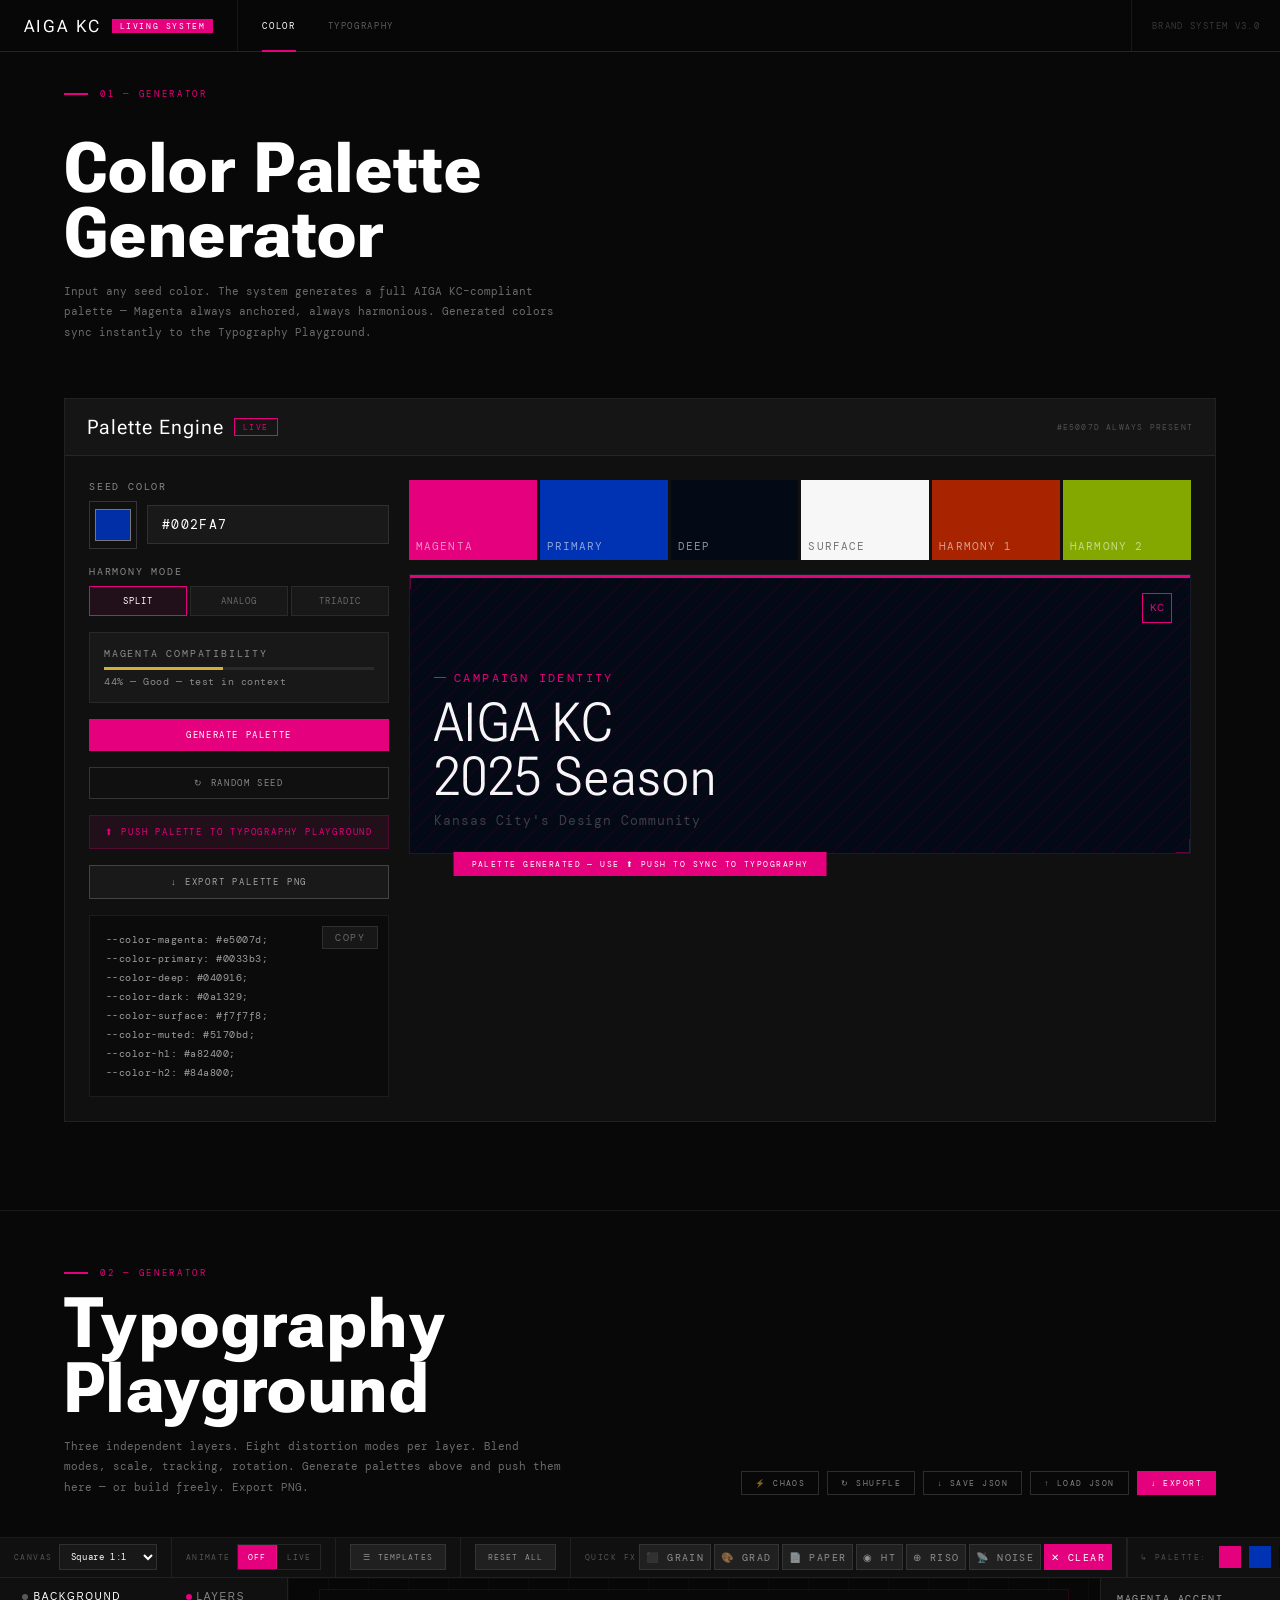
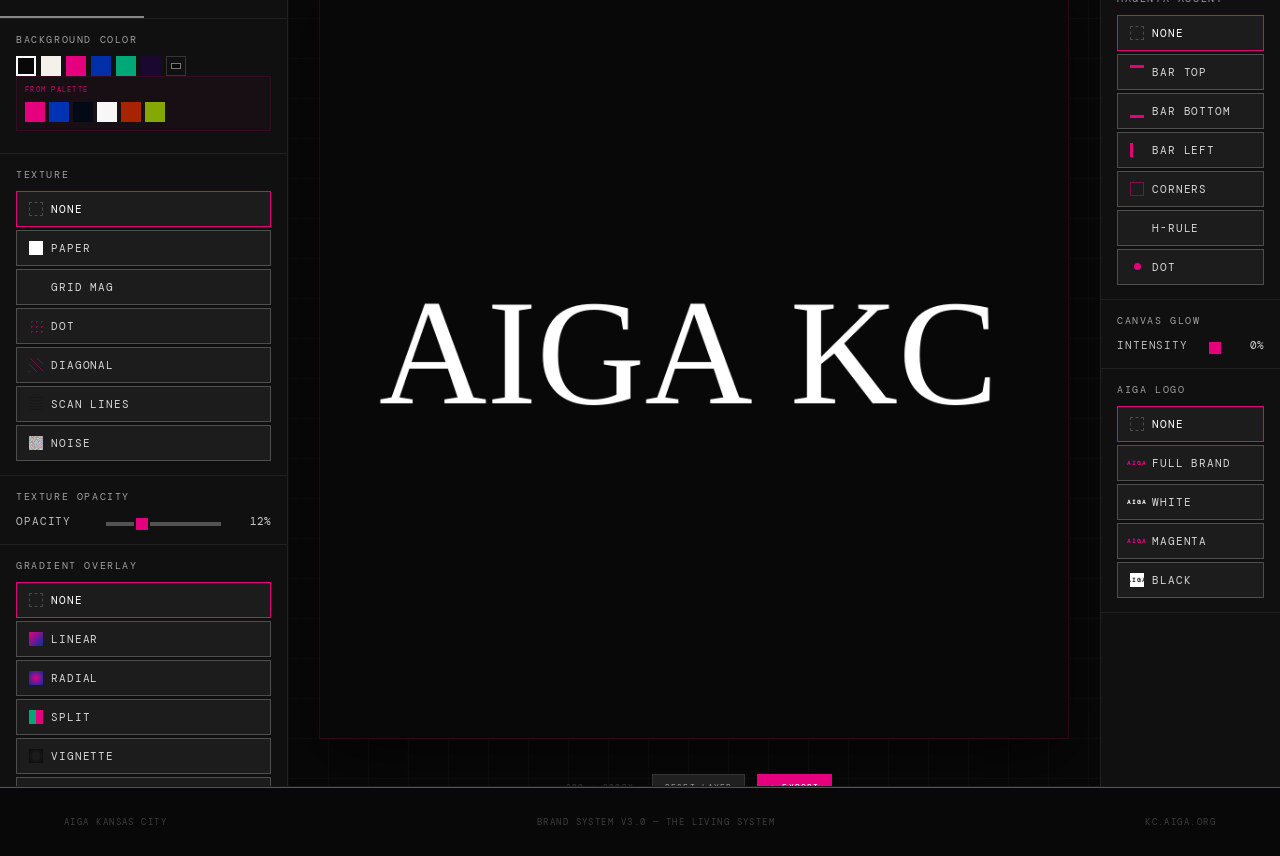
==== commit b16fba92: "Update aigakc-brand-unified.html" ====
--- a/aigakc-brand-unified.html
+++ b/aigakc-brand-unified.html
@@ -1275,6 +1275,7 @@
           <option value="630,1200">Story 9:16</option>
           <option value="1200,450">Banner 8:3</option>
           <option value="800,1000">Poster 4:5</option>
+          <option value="1920,1080">Slide 16:9</option>
         </select>
       </div>
       <div class="tb-item">
@@ -1714,6 +1715,7 @@
   renderPreviewCard();
   renderCssExport();
   firePaletteChange();
+  autosave();
   toast('Palette generated — use ⬆ Push to sync to Typography');
 }
 
@@ -2283,6 +2285,7 @@
    CANVAS RENDER ENGINE
 ════════════════════════════════════════════ */
 function typo_render(){
+  autosave();
   const canvas=document.getElementById('typeCanvas');
   const ctx=canvas.getContext('2d');
   const t=T.frame;
@@ -4449,7 +4452,95 @@
 /* ════════════════════════════════════════════
    INIT
 ════════════════════════════════════════════ */
+/* ════════════════════════════════════════════
+   AUTO-SAVE / RESTORE  (localStorage)
+════════════════════════════════════════════ */
+let _autosaveTimer = null;
+
+function _flushSave() {
+  try {
+    const tData = JSON.parse(JSON.stringify(T));
+    delete tData.frame; delete tData.animating;
+    tData.layers.forEach(l => { delete l.img; }); // Image objects aren't serialisable; imgSrc is kept
+    localStorage.setItem('aigakc_T', JSON.stringify(tData));
+    const hex = document.getElementById('colorHex')?.value || '#002FA7';
+    localStorage.setItem('aigakc_palette', JSON.stringify({ hex, harmonyMode, PALETTE: {...PALETTE} }));
+  } catch(e) { /* quota exceeded or private mode — silently skip */ }
+}
+
+function autosave() {
+  clearTimeout(_autosaveTimer);
+  _autosaveTimer = setTimeout(_flushSave, 2000);
+}
+
+function restoreFromStorage() {
+  try {
+    // --- Palette ---
+    const palRaw = localStorage.getItem('aigakc_palette');
+    if (palRaw) {
+      const palData = JSON.parse(palRaw);
+      if (palData.hex) {
+        const cp = document.getElementById('colorPicker');
+        const ch = document.getElementById('colorHex');
+        if (cp) cp.value = palData.hex;
+        if (ch) ch.value = palData.hex.toUpperCase();
+      }
+      if (palData.harmonyMode) {
+        harmonyMode = palData.harmonyMode;
+        document.querySelectorAll('.harm-btn').forEach(btn => {
+          const oc = btn.getAttribute('onclick') || '';
+          btn.classList.toggle('active', oc.includes("'" + harmonyMode + "'"));
+        });
+      }
+      if (palData.PALETTE) Object.assign(PALETTE, palData.PALETTE);
+    }
+
+    // --- Composition (T) ---
+    const tRaw = localStorage.getItem('aigakc_T');
+    if (!tRaw) return false;
+    const data = JSON.parse(tRaw);
+    if (!data.layers || !Array.isArray(data.layers)) return false;
+    data.frame = 0; data.animating = false;
+    data.layers.forEach(layer => {
+      if (!layer.type) layer.type = 'text';
+      if (layer.type === 'image' && layer.imgSrc && !layer.img) {
+        const img = new Image(); img.src = layer.imgSrc; layer.img = img;
+      }
+      if (!layer.dists) layer.dists = [layer.dist || 'normal'];
+      if (!layer.varWghtPat) layer.varWghtPat = 'none';
+      if (!layer.varWidthPat) layer.varWidthPat = 'none';
+      if (!layer.varSkewPat) layer.varSkewPat = 'none';
+      if (layer.varSpd == null) layer.varSpd = 3;
+      if (!layer.varSoftPat) layer.varSoftPat = 'none';
+      if (layer.varSoftMin == null) layer.varSoftMin = 0;
+      if (layer.varSoftMax == null) layer.varSoftMax = 100;
+      if (!layer.varWonkPat) layer.varWonkPat = 'none';
+      if (layer.varWonkMin == null) layer.varWonkMin = 0;
+      if (layer.varWonkMax == null) layer.varWonkMax = 1;
+      ['Wght','Width','Skew','Soft','Wonk','ScaleX','ScaleY','Rot','Track'].forEach(a => {
+        if (layer[`var${a}Spd`] == null) layer[`var${a}Spd`] = 3;
+        if (!layer[`var${a}Ease`]) layer[`var${a}Ease`] = 'linear';
+        if (!layer[`var${a}Pat`]) layer[`var${a}Pat`] = 'none';
+      });
+      if (layer.circleRings == null) layer.circleRings = 1;
+      if (!layer.circleOrient) layer.circleOrient = 'tangent';
+      if (!layer.distSettings) {
+        const fb = {amt: layer.distAmt || 40, spd: layer.distSpd || 30};
+        layer.distSettings = {wave:{...fb},stagger:{...fb},explode:{...fb},arch:{...fb},tile:{...fb},mirror:{...fb},glitch:{...fb},circle:{amt:35,spd:20}};
+      } else if (!layer.distSettings.circle) {
+        layer.distSettings.circle = {amt:35,spd:20};
+      }
+    });
+    Object.assign(T, data);
+    return true;
+  } catch(e) { return false; }
+}
+
 document.addEventListener('DOMContentLoaded',()=>{
+  const wasRestored = restoreFromStorage();
+
+  // Remove any stale extra panes
+  for(let i=2;i<=6;i++){const p=document.getElementById(`pane-l${i}`);if(p)p.remove();}
   T.layers.forEach((_,i)=>buildLayerPane(`l${i+1}`));
   buildTplCards();
 
@@ -4457,12 +4548,48 @@
   document.querySelectorAll('.tab-pane').forEach(p=>p.classList.remove('active'));
   document.getElementById('pane-bg').classList.add('active');
 
+  if (wasRestored) {
+    // Sync all panel controls to restored T state
+    document.querySelectorAll('#accentOpts .bg-opt').forEach(el=>el.classList.toggle('active',el.dataset.a===T.accent));
+    document.querySelectorAll('#logoVariantOpts .bg-opt').forEach(el=>el.classList.toggle('active',el.dataset.logo===(T.logo||'none')));
+    document.querySelectorAll('#logoDockOpts .bg-opt').forEach(el=>el.classList.toggle('active',el.dataset.dock===(T.logoDock||'tr')));
+    const lc=document.getElementById('logoControls');if(lc)lc.style.display=(T.logo&&T.logo!=='none')?'flex':'none';
+    const lse=(id,v,suf)=>{const el=document.getElementById(id);if(el)el.value=v;const vl=document.getElementById(id+'Val');if(vl)vl.textContent=v+suf;};
+    lse('logoSize',T.logoSize||28,'%');lse('logoOpacity',T.logoOpacity!=null?T.logoOpacity:100,'%');
+    document.querySelectorAll('#bgTexOpts .bg-opt').forEach(el=>el.classList.toggle('active',el.dataset.tex===T.bgTex));
+    document.querySelectorAll('#gradTypeOpts .bg-opt').forEach(el=>el.classList.toggle('active',el.dataset.g===T.grad));
+    document.querySelectorAll('#grainStyleOpts .bg-opt').forEach(el=>el.classList.toggle('active',el.dataset.gs===T.grainStyle));
+    const grAnimB=document.getElementById('grainAnimToggle');if(grAnimB){const ga=T.grainAnim!==false;grAnimB.classList.toggle('on',ga);grAnimB.textContent=ga?'Animated':'Static';}
+    const gcpR2=document.getElementById('grainColorPaletteRow');if(gcpR2)gcpR2.style.display=T.grainStyle==='color'?'flex':'none';
+    const gcSw2=document.getElementById('grainColorSw');if(gcSw2)gcSw2.style.background=T.grainColor||'#ec008c';
+    document.querySelectorAll('#htModeOpts .bg-opt').forEach(el=>el.classList.toggle('active',el.dataset.ht===T.htMode));
+    const se=(id,v,suf)=>{const el=document.getElementById(id);if(el)el.value=v;const vl=document.getElementById(id+'Val');if(vl)vl.textContent=v+suf;};
+    se('gradAngle',T.gradAngle,'°');se('gradOpacity',T.gradOpacity,'%');
+    se('gradMid',T.gradMid??50,'%');se('gradGrain',T.gradGrain??0,'%');se('gradBlobs',T.gradBlobs??4,'');
+    const gbr=document.getElementById('gradBlobsRow');if(gbr)gbr.style.display=T.grad==='mesh'?'flex':'none';
+    se('grainAmount',T.grain,'%');se('grainSize',T.grainSize,'×');
+    se('glowVal',T.glow,'%');
+    se('htSpacing',T.htSpacing,'');se('htAngle',T.htAngle,'°');
+    const htBgB=document.getElementById('htBgToggle');if(htBgB){htBgB.classList.toggle('on',T.htBg===false);htBgB.textContent=T.htBg===false?'Text only':'All';}
+    se('risoIntensity',T.riso,'');se('risoOffset',T.risoOffset,'');
+    const gc1=document.getElementById('gradC1');if(gc1)gc1.value=T.gradC1;
+    const gc2=document.getElementById('gradC2');if(gc2)gc2.value=T.gradC2;
+    syncGradSlotsFromState();
+    syncLayerUI();
+    renderSwatches(); renderPreviewCard(); renderCssExport();
+    updateGrainPaletteSwatches();
+  } else {
+    generatePalette();
+  }
+
   typo_fitCanvas();typo_render();
   initCanvasDrag();
-  generatePalette();
   updatePlaygroundPaletteSwatches();
   updateGradPaletteSwatches();
-  updateGrainPaletteSwatches();
+  if (!wasRestored) updateGrainPaletteSwatches();
+
+  // Flush save immediately before tab close
+  window.addEventListener('beforeunload', _flushSave);
 
   document.querySelectorAll('.reveal').forEach(el=>revObs.observe(el));
   initScrollSpy();
